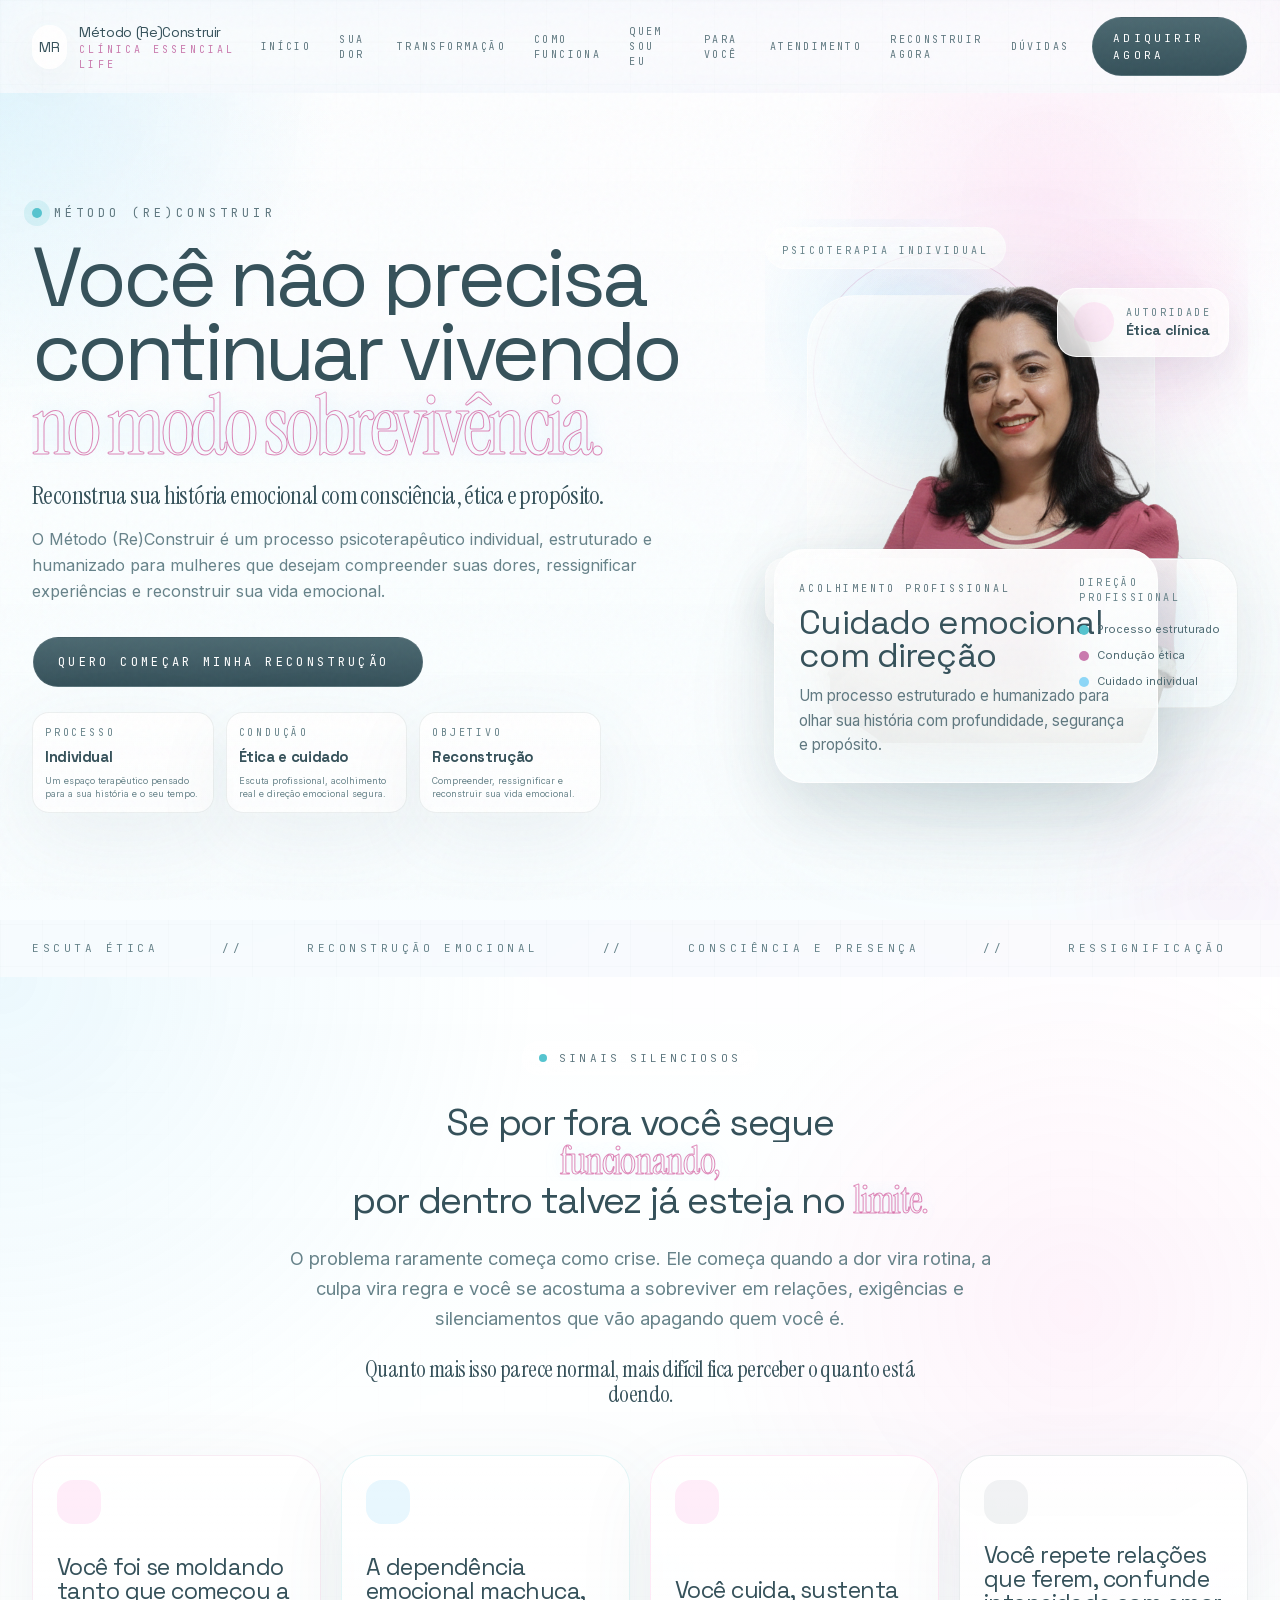
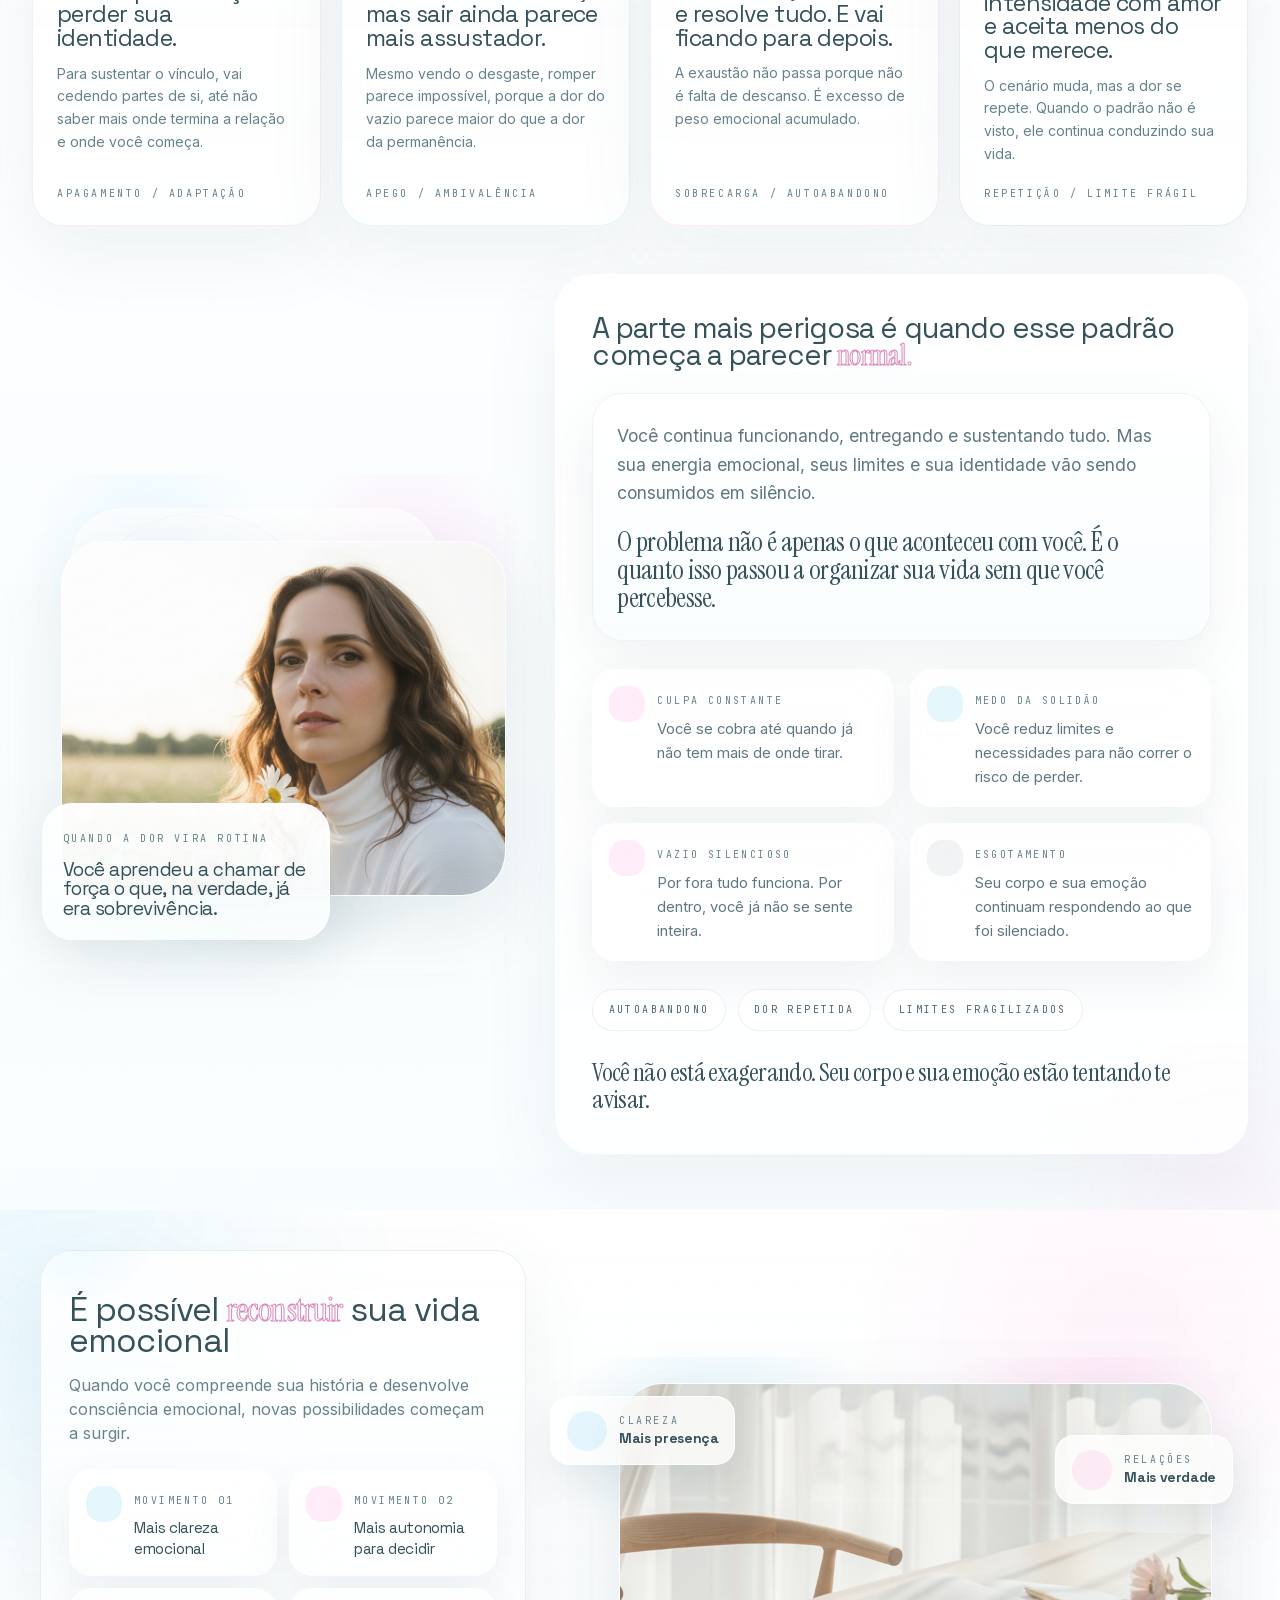
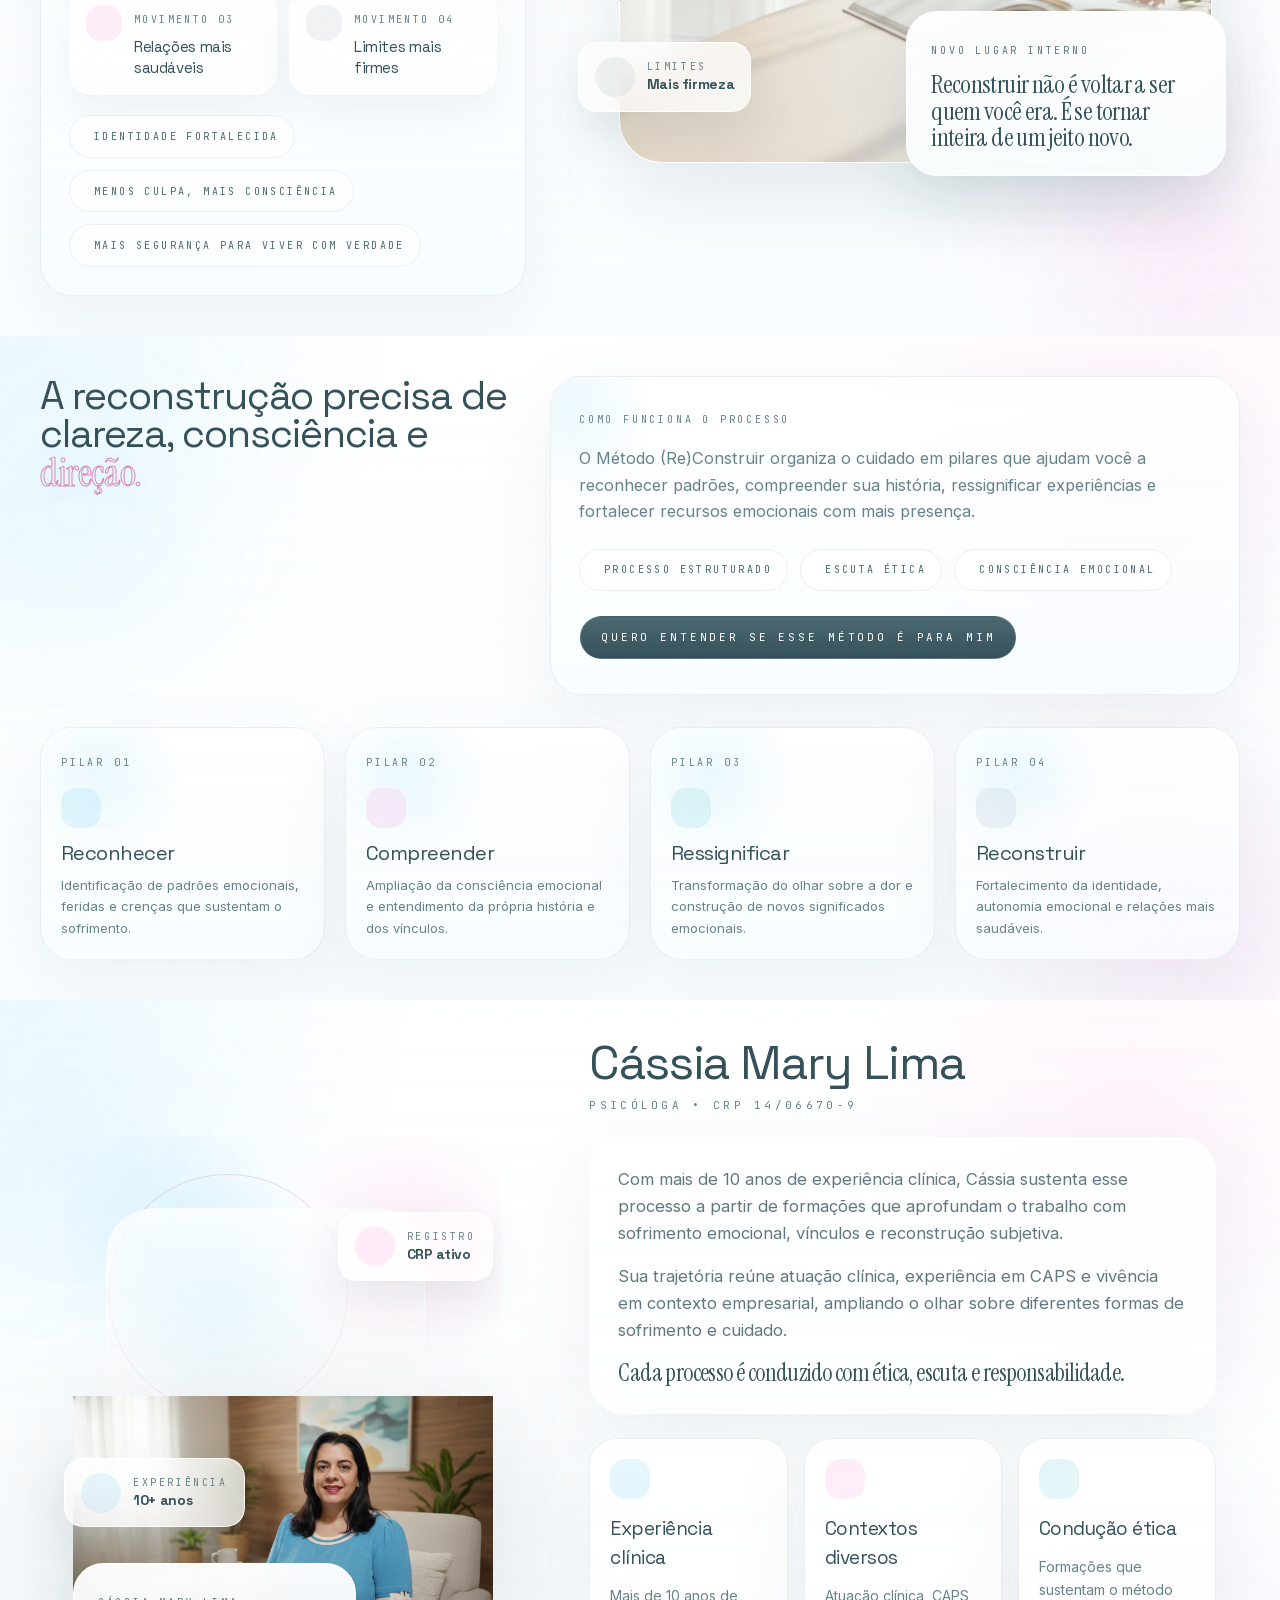
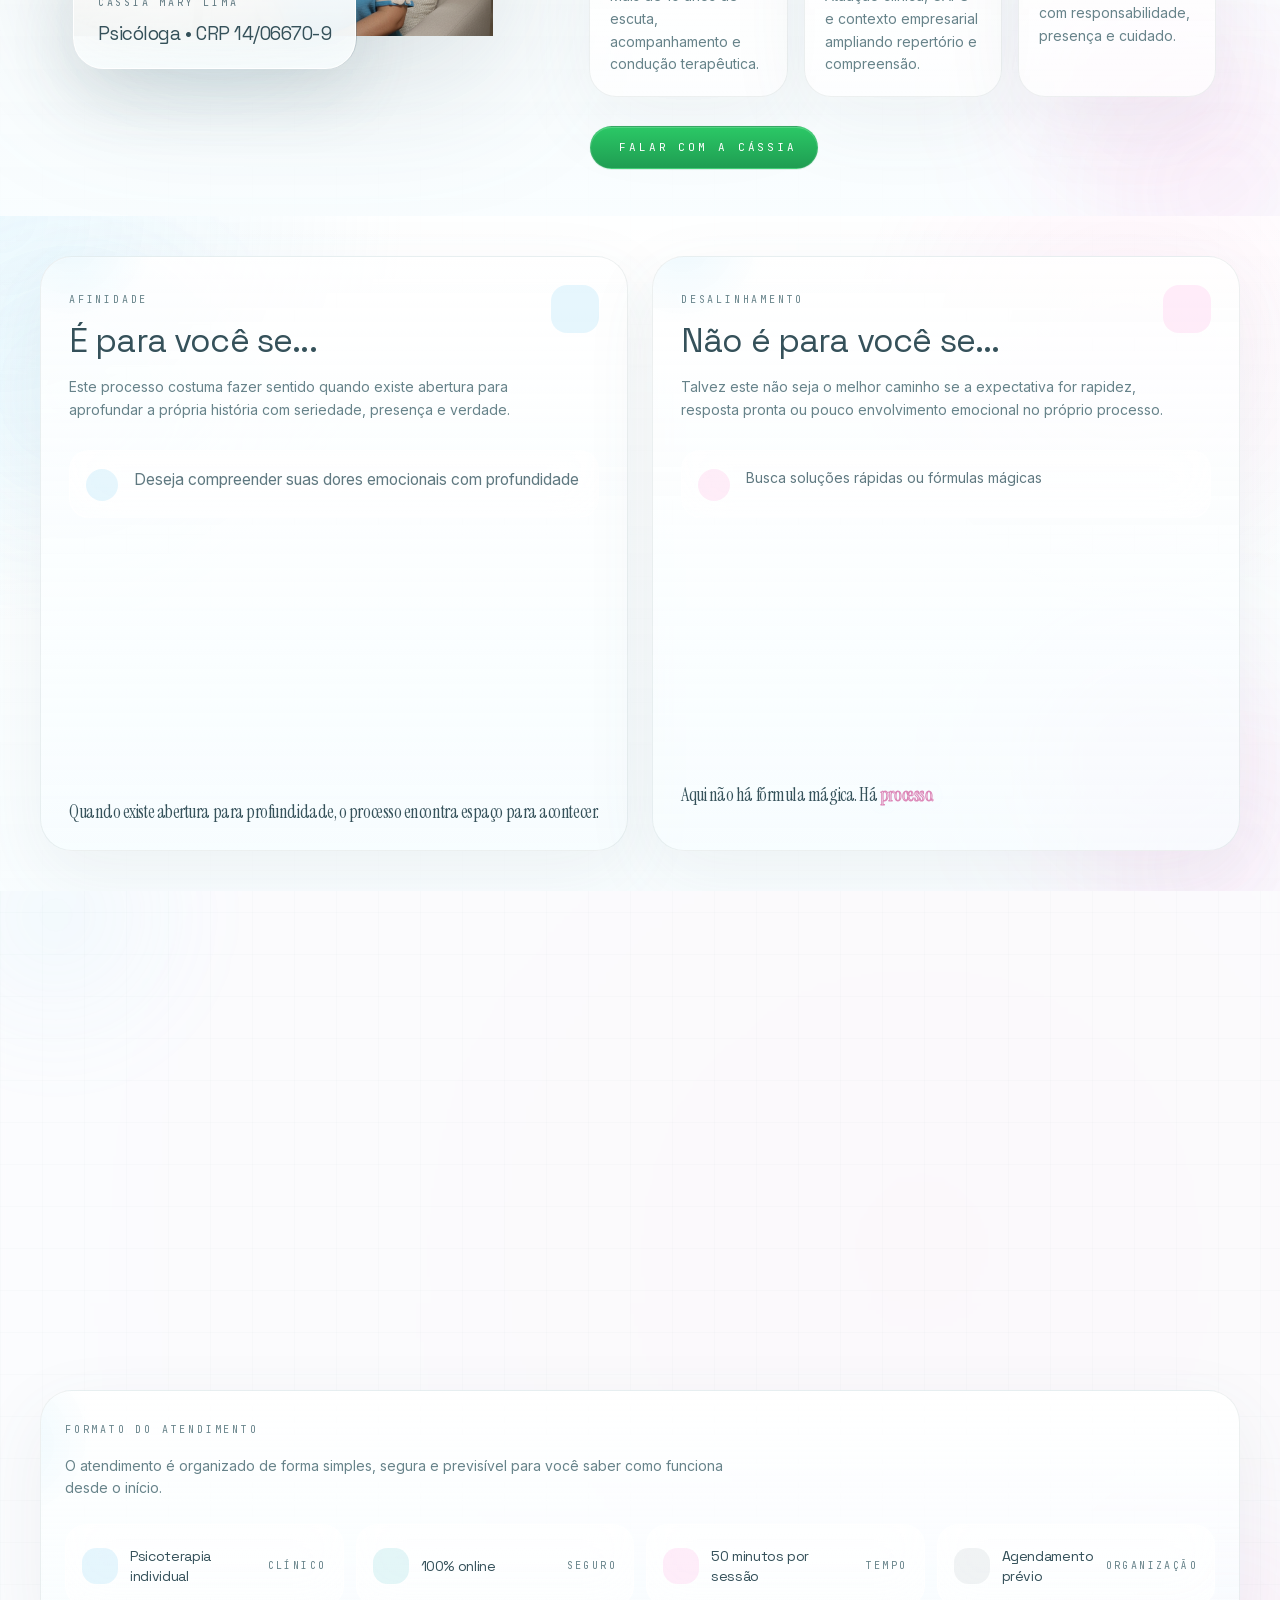
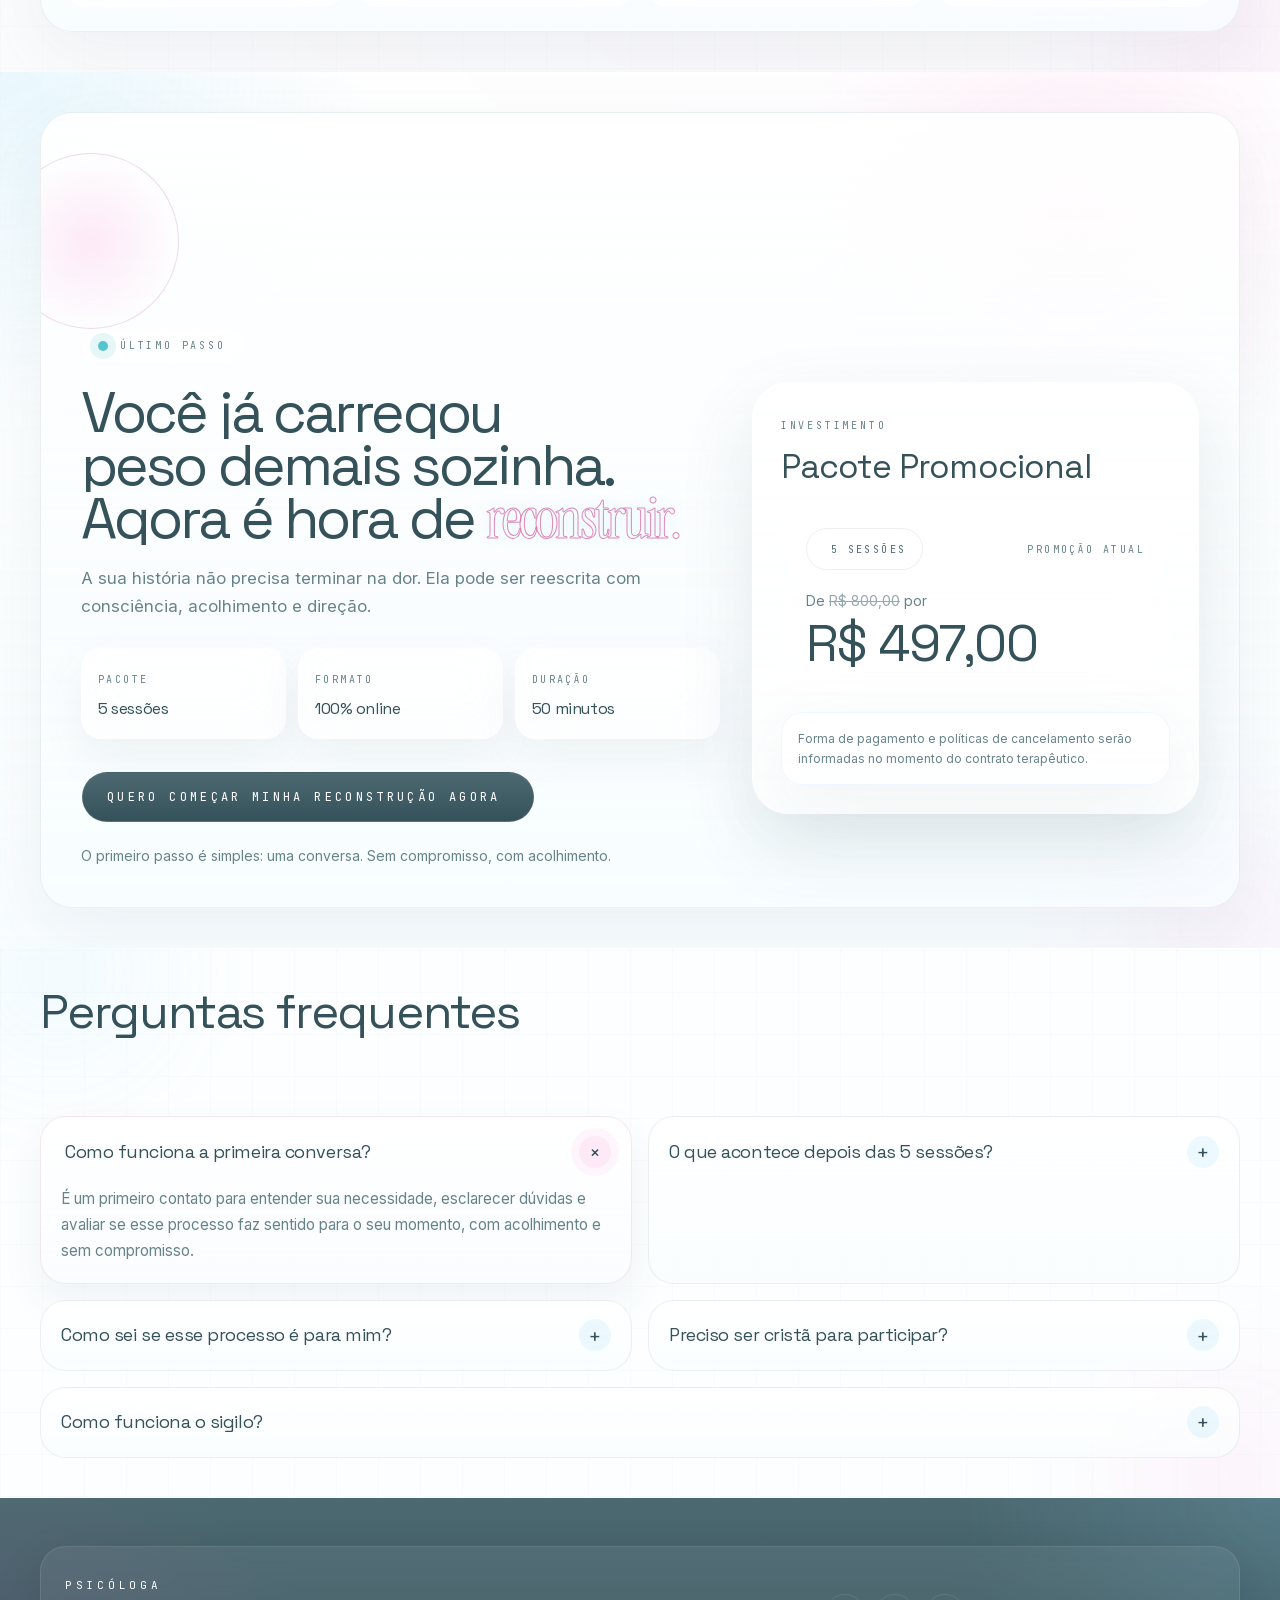
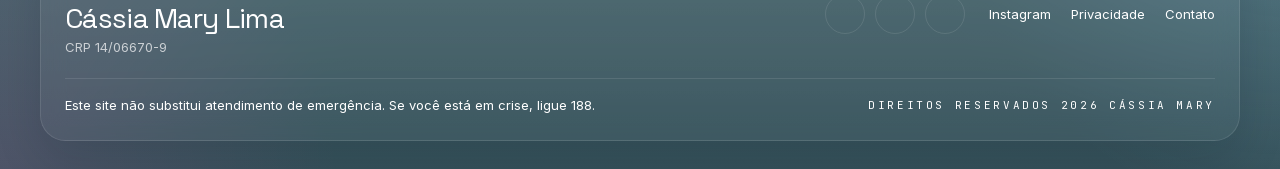
==== index.html @ a9458e88 "sssdsd" ====
﻿<!DOCTYPE html>
<html class="scroll-smooth" lang="pt-BR">

<head>
    <meta charset="utf-8" />
    <meta content="width=device-width, initial-scale=1.0" name="viewport" />
    <title>Método (Re)Construir</title>
    <script src="assets/templates/digital-architect.aura.build/assets/resource_3fa48481346f.js"></script>
    <script src="assets/templates/digital-architect.aura.build/assets/iconify-icon_d39ffc6e4c56.js"></script>
    <link href="assets/templates/digital-architect.aura.build/assets/css2_19fd9cc6b396.css" rel="stylesheet" />
    <link href="assets/templates/animations-gemini/assets/css2_8e191ef32247.css" rel="stylesheet" />
    <link href="assets/templates/animations-gemini/assets/css2_2b2d87bc82d8.css" rel="stylesheet" />
    <link href="assets/templates/animations-gemini2/assets/css2_604c95cc5779.css" rel="stylesheet" />

    <script>
        tailwind.config = {
            theme: {
                extend: {
                    fontFamily: {
                        sans: ['Inter', 'sans-serif'],
                        mono: ['JetBrains Mono', 'monospace'],
                        display: ['Space Grotesk', 'sans-serif'],
                        editorial: ['Instrument Serif', 'serif'],
                    }
                }
            }
        }
    </script>

    <style>
        :root {
            --surface: #f9feff;
            --ink: #36525a;
            --ink-soft: #6a838b;
            --line: rgba(76, 105, 113, 0.13);
            --slate: #4C6971;
            --cyan: #56C4CF;
            --sky: #8DD7F7;
            --pink: #FF68C8;
            --violet: #D871AA;
            --orchid: #CA7AAE;
        }

        body {
            margin: 0;
            font-family: 'Inter', sans-serif;
            color: var(--ink);
            overflow-x: hidden;
            background:
                radial-gradient(circle at top left, rgba(141, 215, 247, 0.28), transparent 24%),
                radial-gradient(circle at top right, rgba(255, 104, 200, 0.12), transparent 22%),
                radial-gradient(circle at 72% 74%, rgba(216, 113, 170, 0.09), transparent 22%),
                linear-gradient(180deg, #feffff 0%, #f7fdff 50%, #f9fcff 100%);
            -webkit-font-smoothing: antialiased;
        }

        .noise {
            position: fixed;
            inset: 0;
            opacity: 0.03;
            pointer-events: none;
            z-index: 9999;
            background-image: url("data:image/svg+xml,%3Csvg viewBox='0 0 180 180' xmlns='http://www.w3.org/2000/svg'%3E%3Cfilter id='n'%3E%3CfeTurbulence type='fractalNoise' baseFrequency='1.1' numOctaves='2' stitchTiles='stitch'/%3E%3C/filter%3E%3Crect width='100%25' height='100%25' filter='url(%23n)'/%3E%3C/svg%3E");
        }

        .bg-grid {
            background-size: 42px 42px;
            background-image:
                linear-gradient(to right, rgba(76, 105, 113, 0.05) 1px, transparent 1px),
                linear-gradient(to bottom, rgba(76, 105, 113, 0.05) 1px, transparent 1px);
        }

        .bloom-section {
            position: relative;
            overflow: hidden;
            isolation: isolate;
        }

        .bloom-section::before,
        .bloom-section::after {
            content: "";
            position: absolute;
            border-radius: 9999px;
            pointer-events: none;
            filter: blur(38px);
            opacity: 0.55;
            z-index: 0;
            animation: driftHalo 18s ease-in-out infinite;
        }

        .bloom-section::before {
            top: -9rem;
            left: -7rem;
            width: 21rem;
            height: 21rem;
            background: radial-gradient(circle, rgba(141, 215, 247, 0.18), transparent 68%);
        }

        .bloom-section::after {
            right: -8rem;
            bottom: -10rem;
            width: 23rem;
            height: 23rem;
            background: radial-gradient(circle, rgba(255, 104, 200, 0.12), transparent 70%);
            animation-delay: -6s;
        }

        .glass-panel {
            background: linear-gradient(180deg, rgba(255, 255, 255, 0.84), rgba(255, 255, 255, 0.66));
            backdrop-filter: blur(22px);
            -webkit-backdrop-filter: blur(22px);
        }

        .soft-panel {
            background: linear-gradient(180deg, rgba(255, 255, 255, 0.92), rgba(255, 255, 255, 0.74));
            box-shadow:
                0 24px 80px rgba(76, 105, 113, 0.08),
                inset 0 1px 0 rgba(255, 255, 255, 0.85);
        }

        .orbital-bloom {
            position: absolute;
            border-radius: 9999px;
            border: 1px solid rgba(202, 122, 174, .26);
            animation: pulseBloom 4s ease-in-out infinite;
        }

        .floating-note {
            position: absolute;
            display: flex;
            align-items: center;
            gap: 0.75rem;
            padding: 0.85rem 1rem;
            border-radius: 1.2rem;
            background: rgba(255, 255, 255, 0.76);
            border: 1px solid rgba(255, 255, 255, 0.84);
            backdrop-filter: blur(16px);
            -webkit-backdrop-filter: blur(16px);
            box-shadow: 0 18px 44px rgba(76, 105, 113, 0.12);
            animation: floatSoft 7s ease-in-out infinite;
        }

        .petal {
            position: absolute;
            width: 20px;
            height: 28px;
            border-radius: 70% 30% 68% 32% / 40% 39% 61% 60%;
            opacity: 0;
            animation: petalDrift linear infinite;
            filter: blur(.1px);
        }

        .petal-cyan {
            background: linear-gradient(180deg, rgba(86, 196, 207, .88), rgba(141, 215, 247, .76));
        }

        .petal-pink {
            background: linear-gradient(180deg, rgba(255, 104, 200, .9), rgba(216, 113, 170, .72));
        }

        .petal-sky {
            background: linear-gradient(180deg, rgba(141, 215, 247, .92), rgba(86, 196, 207, .68));
        }

        .text-outline {
            color: transparent;
            -webkit-text-stroke: 1px rgba(216, 113, 170, 0.84);
            text-shadow: 0 0 18px rgba(141, 215, 247, 0.22);
        }

        .text-reveal-wrapper {
            overflow: hidden;
            display: inline-block;
            vertical-align: bottom;
        }

        .text-reveal-content {
            display: block;
            transform: translateY(110%);
            opacity: 0;
            transition: transform 1.1s cubic-bezier(0.16, 1, 0.3, 1), opacity 1.1s ease;
        }

        .reveal-active .text-reveal-content {
            transform: translateY(0);
            opacity: 1;
        }

        .reveal {
            opacity: 0;
            transform: translateY(1.8rem);
            transition: all 1s cubic-bezier(0.16, 1, 0.3, 1);
        }

        .reveal.active {
            opacity: 1;
            transform: translateY(0);
        }

        .reveal-up {
            opacity: 0;
            transform: translateY(34px);
            filter: blur(12px);
            transition: all 1.05s cubic-bezier(0.16, 1, 0.3, 1);
        }

        .reveal-up.active {
            opacity: 1;
            transform: translateY(0);
            filter: blur(0);
        }

        .delay-100 { transition-delay: .1s; }
        .delay-200 { transition-delay: .2s; }
        .delay-300 { transition-delay: .3s; }

        .btn-beam {
            position: relative;
            z-index: 10;
            overflow: hidden;
        }

        .btn-beam::before {
            content: "";
            position: absolute;
            inset: -2px;
            z-index: -1;
            border-radius: inherit;
            opacity: 0;
            transition: opacity .35s;
            background: conic-gradient(from 90deg at 50% 50%, rgba(86, 196, 207, 0.16) 0%, rgba(76, 105, 113, 0.85) 35%, rgba(216, 113, 170, 0.78) 68%, rgba(141, 215, 247, 0.18) 100%);
            animation: spin 5s linear infinite;
        }

        .btn-beam:hover::before {
            opacity: 1;
        }

        .btn-beam-content {
            width: 100%;
            height: 100%;
            display: flex;
            align-items: center;
            justify-content: center;
            border-radius: inherit;
            position: relative;
            z-index: 2;
            background: linear-gradient(180deg, #4c6971 0%, #35515a 100%);
            color: white;
            border: 1px solid rgba(255,255,255,.08);
        }

        .btn-whatsapp::before {
            background: conic-gradient(from 90deg at 50% 50%, rgba(37, 211, 102, 0.18) 0%, rgba(20, 128, 61, 0.88) 34%, rgba(74, 222, 128, 0.78) 68%, rgba(220, 252, 231, 0.2) 100%);
        }

        .btn-whatsapp .btn-beam-content {
            background: linear-gradient(180deg, #2bc866 0%, #1f9d52 100%);
            border: 1px solid rgba(255,255,255,.1);
            box-shadow:
                inset 0 1px 0 rgba(255,255,255,.18),
                0 16px 34px rgba(31, 157, 82, 0.18);
        }

        .flashlight-card {
            position: relative;
            overflow: hidden;
        }

        .flashlight-card::before {
            content: "";
            position: absolute;
            inset: 0;
            background: radial-gradient(680px circle at var(--mouse-x, 0) var(--mouse-y, 0),
                    rgba(141, 215, 247, 0.34),
                    rgba(255, 104, 200, 0.08) 22%,
                    transparent 44%);
            opacity: 0;
            transition: opacity .45s ease;
            pointer-events: none;
            z-index: 2;
        }

        .flashlight-card:hover::before {
            opacity: 1;
        }

        .focus-ring-target {
            outline: none;
        }

        .focus-ring-target:focus-visible {
            box-shadow:
                0 0 0 4px rgba(141, 215, 247, 0.3),
                0 0 0 1px rgba(76, 105, 113, 0.24);
        }

        .sales-panel {
            position: relative;
            overflow: hidden;
            border-radius: 2rem;
            border: 1px solid rgba(76, 105, 113, 0.1);
            background: linear-gradient(180deg, rgba(255,255,255,0.9), rgba(247,253,255,0.74));
            box-shadow:
                0 24px 72px rgba(76, 105, 113, 0.08),
                inset 0 1px 0 rgba(255,255,255,0.92);
        }

        .sales-panel::before {
            content: "";
            position: absolute;
            inset: -18% auto auto -10%;
            width: 11rem;
            height: 11rem;
            border-radius: 9999px;
            background: radial-gradient(circle, rgba(141, 215, 247, 0.16), transparent 68%);
            pointer-events: none;
        }

        .sales-panel > * {
            position: relative;
            z-index: 1;
        }

        .trust-chip {
            display: inline-flex;
            align-items: center;
            gap: 0.55rem;
            padding: 0.8rem 0.95rem;
            border-radius: 9999px;
            border: 1px solid rgba(76, 105, 113, 0.1);
            background: rgba(255,255,255,0.72);
            backdrop-filter: blur(12px);
            -webkit-backdrop-filter: blur(12px);
        }

        .faq-item {
            border-radius: 1.6rem;
            border: 1px solid rgba(76, 105, 113, 0.1);
            background: linear-gradient(180deg, rgba(255,255,255,0.86), rgba(248,253,255,0.72));
            overflow: hidden;
            transition: border-color .34s ease, box-shadow .34s ease, background .34s ease;
        }

        .faq-item:hover {
            border-color: rgba(86, 196, 207, 0.18);
        }

        .faq-item[open] {
            border-color: rgba(202, 122, 174, 0.18);
            background: linear-gradient(180deg, rgba(255,255,255,0.92), rgba(249,252,255,0.82));
            box-shadow: 0 18px 42px rgba(76, 105, 113, 0.07);
        }

        .faq-item summary {
            list-style: none;
            cursor: pointer;
            display: flex;
            align-items: center;
            justify-content: space-between;
            gap: 1rem;
            padding: 1.15rem 1.25rem;
            transition: color .24s ease;
        }

        .faq-item summary span {
            transition: transform .34s ease, color .24s ease;
        }

        .faq-item[open] summary span {
            transform: translateX(4px);
        }

        .faq-item summary::-webkit-details-marker {
            display: none;
        }

        .faq-item summary::after {
            content: "+";
            flex: none;
            width: 2rem;
            height: 2rem;
            display: inline-flex;
            align-items: center;
            justify-content: center;
            border-radius: 9999px;
            color: #35515A;
            background: rgba(141,215,247,0.16);
            font-size: 1.15rem;
            transition: transform .34s ease, background-color .24s ease, box-shadow .34s ease;
        }

        .faq-item[open] summary::after {
            transform: rotate(45deg);
            background: rgba(255,104,200,0.14);
            box-shadow: 0 0 0 8px rgba(255,104,200,0.06);
        }

        .faq-answer {
            display: grid;
            grid-template-rows: 0fr;
            padding: 0 1.25rem;
            transition: grid-template-rows .42s cubic-bezier(0.16, 1, 0.3, 1), padding-bottom .34s ease;
        }

        .faq-item[open] .faq-answer {
            grid-template-rows: 1fr;
            padding-bottom: 1.2rem;
        }

        .faq-answer-inner {
            min-height: 0;
            overflow: hidden;
            color: #67838A;
            line-height: 1.7;
            font-size: 0.95rem;
            opacity: 0;
            transform: translateY(-8px);
            transition: opacity .28s ease, transform .42s cubic-bezier(0.16, 1, 0.3, 1);
        }

        .faq-item[open] .faq-answer-inner {
            opacity: 1;
            transform: translateY(0);
        }

        .marquee-container {
            display: flex;
            width: max-content;
            min-width: 100%;
            align-items: center;
        }

        .marquee-content {
            display: flex;
            align-items: center;
            flex-shrink: 0;
            min-width: max-content;
            animation: marqueeFlow 30s linear infinite;
        }

        .bloom-path {
            position: relative;
            display: grid;
            gap: 1rem;
        }

        .bloom-path::before {
            content: "";
            position: absolute;
            left: 0.75rem;
            top: 1.4rem;
            bottom: 1.4rem;
            width: 1px;
            background: linear-gradient(180deg, rgba(86,196,207,0.2), rgba(216,113,170,0.28));
        }

        .bloom-step {
            position: relative;
            padding-left: 2.5rem;
        }

        .bloom-step::before {
            content: "";
            position: absolute;
            left: 0;
            top: 0.35rem;
            width: 1.5rem;
            height: 1.5rem;
            border-radius: 9999px;
            background: linear-gradient(180deg, rgba(86,196,207,0.9), rgba(141,215,247,0.8));
            box-shadow: 0 0 0 7px rgba(86,196,207,0.12);
        }

        @keyframes spin {
            to { transform: rotate(360deg); }
        }

        @keyframes floatSoft {
            0%, 100% { transform: translateY(0px); }
            50% { transform: translateY(-15px); }
        }

        @keyframes pulseBloom {
            0%, 100% { transform: scale(1); opacity: .55; }
            50% { transform: scale(1.08); opacity: .95; }
        }

        @keyframes petalDrift {
            0% { transform: translate3d(0, 0, 0) rotate(0deg); opacity: 0; }
            10% { opacity: 1; }
            100% { transform: translate3d(80px, 620px, 0) rotate(220deg); opacity: 0; }
        }

        @keyframes driftHalo {
            0%, 100% { transform: translate3d(0, 0, 0) scale(1) rotate(0deg); }
            50% { transform: translate3d(22px, -16px, 0) scale(1.06) rotate(8deg); }
        }

        @keyframes marqueeFlow {
            0% { transform: translateX(0); }
            100% { transform: translateX(-100%); }
        }

        iconify-icon {
            display: inline-flex;
            align-items: center;
            justify-content: center;
            vertical-align: middle;
        }

        @media (prefers-reduced-motion: reduce) {
            html {
                scroll-behavior: auto;
            }

            *, *::before, *::after {
                animation-duration: 0.01ms !important;
                animation-iteration-count: 1 !important;
                transition-duration: 0.01ms !important;
            }

            .reveal,
            .reveal-up,
            .text-reveal-content {
                opacity: 1 !important;
                transform: none !important;
                filter: none !important;
            }
        }
    </style>
</head>

<body class="antialiased min-h-screen selection:bg-[#4C6971] selection:text-white">
    <div class="noise"></div>

    <div class="w-full bg-white/55 backdrop-blur-sm relative min-h-screen">
        <div class="absolute inset-0 bg-grid opacity-40 pointer-events-none"></div>

        <header class="sticky top-0 z-50 bg-white/76 backdrop-blur-xl">
            <div class="px-6 md:px-8 py-4 flex items-center justify-between gap-4">
                <div class="flex items-center gap-3">
                    <div class="w-11 h-11 rounded-[1.35rem] border border-white/80 bg-white/90 flex items-center justify-center shadow-[0_12px_40px_rgba(76,105,113,0.08)]">
                        <span class="text-sm font-display tracking-tight text-[#35515A]">MR</span>
                    </div>
                    <div>
                        <span class="block text-sm font-display tracking-tight text-[#35515A]">Método (Re)Construir</span>
                        <span class="block text-[10px] font-mono uppercase tracking-[0.32em] text-[#CA7AAE]">Clínica Essencial Life</span>
                    </div>
                </div>

                <nav class="hidden lg:flex items-center gap-4 text-[10px] font-mono uppercase tracking-[0.24em] text-[#5F7880]">
                    <a href="#hero" class="focus-ring-target rounded-full px-1.5 py-1 hover:text-[#35515A] transition-colors">Início</a>
                    <a href="#problema" class="focus-ring-target rounded-full px-1.5 py-1 hover:text-[#35515A] transition-colors">Sua dor</a>
                    <a href="#transformacao" class="focus-ring-target rounded-full px-1.5 py-1 hover:text-[#35515A] transition-colors">Transformação</a>
                    <a href="#metodo" class="focus-ring-target rounded-full px-1.5 py-1 hover:text-[#35515A] transition-colors">Como funciona</a>
                    <a href="#autoridade" class="focus-ring-target rounded-full px-1.5 py-1 hover:text-[#35515A] transition-colors">Quem sou eu</a>
                    <a href="#para-quem-e" class="focus-ring-target rounded-full px-1.5 py-1 hover:text-[#35515A] transition-colors">Para você</a>
                    <a href="#formatos" class="focus-ring-target rounded-full px-1.5 py-1 hover:text-[#35515A] transition-colors">Atendimento</a>
                    <a href="#cta-final" class="focus-ring-target rounded-full px-1.5 py-1 hover:text-[#35515A] transition-colors">Reconstruir agora</a>
                    <a href="#faq" class="focus-ring-target rounded-full px-1.5 py-1 hover:text-[#35515A] transition-colors">Dúvidas</a>
                </nav>

                <a href="#cta-final" class="btn-beam focus-ring-target px-[1px] py-[1px] rounded-full" data-magnetic>
                    <span class="btn-beam-content px-5 py-3 rounded-full text-[11px] font-mono uppercase tracking-[0.28em]">Adiquirir Agora</span>
                </a>
            </div>
        </header>

        <main class="relative z-10">
            <!-- SECTION: hero -->
            <section class="bloom-section relative min-h-[calc(100svh-73px)] overflow-hidden" id="hero">
                <div class="absolute inset-0 bg-[radial-gradient(circle_at_top_left,_rgba(141,215,247,0.24),_transparent_22%),radial-gradient(circle_at_82%_14%,_rgba(255,104,200,0.12),_transparent_20%),linear-gradient(180deg,rgba(255,255,255,0.82),rgba(248,253,255,0.92))]"></div>
                <div class="petal petal-cyan left-[7%] top-[6%]" style="animation-duration:18s; animation-delay:-2s;"></div>
                <div class="petal petal-pink left-[18%] top-[10%]" style="animation-duration:14s; animation-delay:-5s;"></div>
                <div class="petal petal-sky left-[72%] top-[8%]" style="animation-duration:16s; animation-delay:-7s;"></div>
                <div class="petal petal-pink left-[84%] top-[14%]" style="animation-duration:18s; animation-delay:-10s;"></div>
                <div class="petal petal-cyan left-[58%] top-[3%]" style="animation-duration:15s; animation-delay:-4s;"></div>

                <div class="relative z-10 px-6 md:px-8 py-6 md:py-8 lg:py-10 grid grid-cols-1 lg:grid-cols-12 gap-8 lg:gap-10 items-center min-h-[calc(100svh-73px)]">
                    <div class="lg:col-span-7">
                        <div class="inline-flex items-center gap-3 mb-5 reveal-up delay-100">
                            <span class="w-2.5 h-2.5 rounded-full bg-[#56C4CF] shadow-[0_0_0_8px_rgba(86,196,207,0.16)]"></span>
                            <span class="text-[11px] md:text-xs font-mono uppercase tracking-[0.34em] text-[#5F7880]">Método (Re)Construir</span>
                        </div>

                        <h1 class="reveal font-display text-[2.7rem] sm:text-[3.35rem] md:text-[4.35rem] lg:text-[5.15rem] leading-[0.9] tracking-[-0.05em] text-[#35515A] mb-5" id="hero-title">
                            <span class="text-reveal-wrapper block"><span class="text-reveal-content">Você não precisa</span></span>
                            <span class="text-reveal-wrapper block"><span class="text-reveal-content delay-100">continuar vivendo</span></span>
                            <span class="text-reveal-wrapper block"><span class="text-reveal-content delay-200 font-editorial text-outline">no modo sobrevivência.</span></span>
                        </h1>

                        <p class="text-[1.2rem] md:text-[1.55rem] leading-[1.08] font-editorial tracking-tight text-[#35515A] max-w-2xl reveal-up delay-100">
                            Reconstrua sua história emocional com consciência, ética e propósito.
                        </p>

                        <p class="mt-4 text-base md:text-[1rem] leading-relaxed text-[#67838A] max-w-2xl reveal-up delay-200">
                            O Método (Re)Construir é um processo psicoterapêutico individual, estruturado e humanizado para mulheres que desejam compreender suas dores, ressignificar experiências e reconstruir sua vida emocional.
                        </p>

                        <div class="mt-6 md:mt-8 flex flex-wrap gap-4 reveal-up delay-200">
                            <a href="#cta-final" class="btn-beam focus-ring-target px-[1px] py-[1px] rounded-full" data-magnetic>
                                <span class="btn-beam-content px-6 py-4 rounded-full text-xs font-mono uppercase tracking-[0.28em] gap-2">
                                    Quero começar minha reconstrução
                                    <iconify-icon icon="solar:arrow-right-linear" class="text-base"></iconify-icon>
                                </span>
                            </a>

                      
                        </div>

                        <div class="mt-6 grid grid-cols-1 gap-3 reveal-up delay-200 sm:inline-grid sm:w-fit sm:max-w-full sm:grid-cols-[repeat(3,minmax(0,11.35rem))]">
                            <div class="soft-panel rounded-[1.05rem] border border-[rgba(76,105,113,0.1)] px-3 py-3">
                                <span class="block text-[10px] font-mono uppercase tracking-[0.28em] text-[#67838A]">processo</span>
                                <strong class="mt-1.5 block text-[0.92rem] font-display tracking-tight text-[#35515A]">Individual</strong>
                                <span class="mt-1.5 block text-[9px] leading-[1.45] text-[#67838A]">Um espaço terapêutico pensado para a sua história e o seu tempo.</span>
                            </div>

                            <div class="soft-panel rounded-[1.05rem] border border-[rgba(76,105,113,0.1)] px-3 py-3">
                                <span class="block text-[10px] font-mono uppercase tracking-[0.28em] text-[#67838A]">condução</span>
                                <strong class="mt-1.5 block text-[0.92rem] font-display tracking-tight text-[#35515A]">Ética e cuidado</strong>
                                <span class="mt-1.5 block text-[9px] leading-[1.45] text-[#67838A]">Escuta profissional, acolhimento real e direção emocional segura.</span>
                            </div>

                            <div class="soft-panel rounded-[1.05rem] border border-[rgba(76,105,113,0.1)] px-3 py-3">
                                <span class="block text-[10px] font-mono uppercase tracking-[0.28em] text-[#67838A]">objetivo</span>
                                <strong class="mt-1.5 block text-[0.92rem] font-display tracking-tight text-[#35515A]">Reconstrução</strong>
                                <span class="mt-1.5 block text-[9px] leading-[1.45] text-[#67838A]">Compreender, ressignificar e reconstruir sua vida emocional.</span>
                            </div>
                        </div>
                    </div>

                    <div class="lg:col-span-5 relative">
                        <div class="relative min-h-[30rem] sm:min-h-[33rem] lg:min-h-[36rem] reveal-up delay-200">
                            <div class="absolute inset-0 bg-[radial-gradient(circle_at_24%_18%,_rgba(141,215,247,0.2),_transparent_24%),radial-gradient(circle_at_78%_20%,_rgba(255,104,200,0.12),_transparent_24%)]"></div>
                            <div class="orbital-bloom w-[15rem] h-[15rem] top-[6%] left-[10%] bg-[radial-gradient(circle,_rgba(141,215,247,0.24),_transparent_72%)]"></div>
                            <div class="orbital-bloom w-[10rem] h-[10rem] bottom-[17%] right-[8%] bg-[radial-gradient(circle,_rgba(255,104,200,0.14),_transparent_72%)]" style="animation-delay:-1.6s;"></div>

                            <div class="absolute top-2 left-0 px-4 py-2 rounded-full glass-panel border border-white/70">
                                <span class="text-[10px] font-mono uppercase tracking-[0.3em] text-[#67838A]">psicoterapia individual</span>
                            </div>

                            <div class="absolute inset-x-[2%] top-[10%] bottom-[9%]">
                                <div class="absolute left-[7%] right-[18%] top-[4%] bottom-[18%] hidden md:block rounded-[3rem] border border-white/70 bg-[linear-gradient(180deg,rgba(255,255,255,0.82),rgba(255,255,255,0.24))] backdrop-blur-lg"></div>
                                <div class="absolute left-[14%] right-[9%] bottom-[5%] h-[12%] rounded-full bg-[radial-gradient(circle,_rgba(76,105,113,0.16),_transparent_72%)] blur-xl"></div>
                                <img src="assets/images/cassia.png" alt="Especialista do Método (Re)Construir" class="absolute inset-x-0 bottom-0 h-full w-full object-contain object-bottom animate-[floatSoft_8s_ease-in-out_infinite] drop-shadow-[0_34px_72px_rgba(76,105,113,0.24)]" />
                            </div>

                            <div class="floating-note top-[12%] right-[4%] hidden md:flex" style="animation-delay:-0.8s;">
                                <span class="w-10 h-10 rounded-full bg-[rgba(255,104,200,0.12)] flex items-center justify-center text-[#CA7AAE]">
                                    <iconify-icon icon="solar:shield-check-linear" class="text-xl"></iconify-icon>
                                </span>
                                <div>
                                    <span class="block text-[10px] font-mono uppercase tracking-[0.26em] text-[#67838A]">autoridade</span>
                                    <strong class="block text-sm font-display tracking-tight text-[#35515A]">Ética clínica</strong>
                                </div>
                            </div>

                            <div class="floating-note bottom-[29%] left-0 hidden lg:flex" style="animation-delay:-2.2s;">
                                <span class="w-10 h-10 rounded-full bg-[rgba(141,215,247,0.22)] flex items-center justify-center text-[#35515A]">
                                    <iconify-icon icon="solar:heart-angle-linear" class="text-xl"></iconify-icon>
                                </span>
                                <div>
                                    <span class="block text-[10px] font-mono uppercase tracking-[0.26em] text-[#67838A]">acolhimento</span>
                                    <strong class="block text-sm font-display tracking-tight text-[#35515A]">Escuta humanizada</strong>
                                </div>
                            </div>

                            <div class="absolute right-[2%] bottom-[15%] hidden md:block sales-panel p-4 w-[11rem]" style="animation: floatSoft 8.2s ease-in-out infinite;">
                                <span class="block text-[10px] font-mono uppercase tracking-[0.24em] text-[#67838A]">direção profissional</span>
                                <div class="mt-4 space-y-2">
                                    <div class="flex items-center gap-2">
                                        <span class="w-2.5 h-2.5 rounded-full bg-[#56C4CF]"></span>
                                        <span class="text-[11px] leading-relaxed text-[#4C6971]">Processo estruturado</span>
                                    </div>
                                    <div class="flex items-center gap-2">
                                        <span class="w-2.5 h-2.5 rounded-full bg-[#CA7AAE]"></span>
                                        <span class="text-[11px] leading-relaxed text-[#4C6971]">Condução ética</span>
                                    </div>
                                    <div class="flex items-center gap-2">
                                        <span class="w-2.5 h-2.5 rounded-full bg-[#8DD7F7]"></span>
                                        <span class="text-[11px] leading-relaxed text-[#4C6971]">Cuidado individual</span>
                                    </div>
                                </div>
                            </div>

                            <div class="absolute bottom-0 left-0 right-[10%] md:left-[2%] md:right-auto md:bottom-[2%] md:max-w-[24rem]">
                                <div class="absolute inset-0 rounded-[2rem] bg-[radial-gradient(circle_at_center,_rgba(141,215,247,0.18),_rgba(255,255,255,0.02)_58%,_transparent_76%)] blur-2xl"></div>
                                <div class="relative p-5 md:p-6 rounded-[1.9rem] bg-[linear-gradient(180deg,rgba(255,255,255,0.96),rgba(249,254,255,0.9))] border border-white/90 backdrop-blur-xl shadow-[0_26px_64px_rgba(76,105,113,0.16)]">
                                    <span class="text-[10px] font-mono uppercase tracking-[0.28em] text-[#5F7880]">acolhimento profissional</span>
                                    <h2 class="mt-2 text-[1.9rem] md:text-[2.15rem] leading-[0.96] font-display tracking-tight text-[#35515A]">Cuidado emocional com direção</h2>
                                    <p class="mt-3 text-[0.95rem] leading-relaxed text-[#5F7880]">
                                        Um processo estruturado e humanizado para olhar sua história com profundidade, segurança e propósito.
                                    </p>
                                </div>
                            </div>
                        </div>
                    </div>
                </div>
            </section>
            <div class="bg-white/72 overflow-hidden">
                <div class="marquee-container py-5">
                    <div class="marquee-content">
                        <span class="mx-8 text-[11px] font-mono uppercase tracking-[0.32em] text-[#67838A]">escuta ética</span>
                        <span class="mx-8 text-[11px] font-mono uppercase tracking-[0.32em] text-[#67838A]">//</span>
                        <span class="mx-8 text-[11px] font-mono uppercase tracking-[0.32em] text-[#67838A]">reconstrução emocional</span>
                        <span class="mx-8 text-[11px] font-mono uppercase tracking-[0.32em] text-[#67838A]">//</span>
                        <span class="mx-8 text-[11px] font-mono uppercase tracking-[0.32em] text-[#67838A]">consciência e presença</span>
                        <span class="mx-8 text-[11px] font-mono uppercase tracking-[0.32em] text-[#67838A]">//</span>
                        <span class="mx-8 text-[11px] font-mono uppercase tracking-[0.32em] text-[#67838A]">ressignificação</span>
                        <span class="mx-8 text-[11px] font-mono uppercase tracking-[0.32em] text-[#67838A]">//</span>
                        <span class="mx-8 text-[11px] font-mono uppercase tracking-[0.32em] text-[#67838A]">limites saudáveis</span>
                        <span class="mx-8 text-[11px] font-mono uppercase tracking-[0.32em] text-[#67838A]">//</span>
                        <span class="mx-8 text-[11px] font-mono uppercase tracking-[0.32em] text-[#67838A]">cuidado individual</span>
                        <span class="mx-8 text-[11px] font-mono uppercase tracking-[0.32em] text-[#67838A]">//</span>
                    </div>
                    <div class="marquee-content" aria-hidden="true">
                        <span class="mx-8 text-[11px] font-mono uppercase tracking-[0.32em] text-[#67838A]">escuta ética</span>
                        <span class="mx-8 text-[11px] font-mono uppercase tracking-[0.32em] text-[#67838A]">//</span>
                        <span class="mx-8 text-[11px] font-mono uppercase tracking-[0.32em] text-[#67838A]">reconstrução emocional</span>
                        <span class="mx-8 text-[11px] font-mono uppercase tracking-[0.32em] text-[#67838A]">//</span>
                        <span class="mx-8 text-[11px] font-mono uppercase tracking-[0.32em] text-[#67838A]">consciência e presença</span>
                        <span class="mx-8 text-[11px] font-mono uppercase tracking-[0.32em] text-[#67838A]">//</span>
                        <span class="mx-8 text-[11px] font-mono uppercase tracking-[0.32em] text-[#67838A]">ressignificação</span>
                        <span class="mx-8 text-[11px] font-mono uppercase tracking-[0.32em] text-[#67838A]">//</span>
                        <span class="mx-8 text-[11px] font-mono uppercase tracking-[0.32em] text-[#67838A]">limites saudáveis</span>
                        <span class="mx-8 text-[11px] font-mono uppercase tracking-[0.32em] text-[#67838A]">//</span>
                        <span class="mx-8 text-[11px] font-mono uppercase tracking-[0.32em] text-[#67838A]">cuidado individual</span>
                        <span class="mx-8 text-[11px] font-mono uppercase tracking-[0.32em] text-[#67838A]">//</span>
                    </div>
                </div>
            </div>
            <!-- SECTION: problema -->
            <section class="bloom-section relative z-10 overflow-hidden" id="problema">
                <div class="absolute inset-0 bg-[radial-gradient(circle_at_top_left,_rgba(141,215,247,0.14),_transparent_24%),radial-gradient(circle_at_84%_18%,_rgba(255,104,200,0.08),_transparent_20%),linear-gradient(180deg,rgba(255,255,255,0.82),rgba(248,253,255,0.9))]"></div>
                <div class="relative z-10 px-6 md:px-8 pt-14 md:pt-16 pb-10 md:pb-12">
                    <div class="mx-auto max-w-[76rem] text-center">
                        <div class="inline-flex items-center gap-3 px-4 py-2 rounded-full glass-panel border border-white/70 reveal-up delay-100 mx-auto">
                            <span class="w-2 h-2 rounded-full bg-[#56C4CF]"></span>
                            <span class="text-[11px] font-mono uppercase tracking-[0.28em] text-[#5F7880]">sinais silenciosos</span>
                        </div>

                        <h2 class="mt-7 reveal font-display text-[1.55rem] sm:text-[1.8rem] md:text-[2.15rem] lg:text-[2.35rem] leading-[1.04] tracking-[-0.035em] text-[#35515A] max-w-[42rem] mx-auto">
                            <span class="text-reveal-wrapper" style="display:block;"><span class="text-reveal-content">Se por fora você segue</span></span>
                            <span class="text-reveal-wrapper" style="display:block;"><span class="text-reveal-content delay-100 font-editorial text-outline">funcionando,</span></span>
                            <span class="text-reveal-wrapper" style="display:block;"><span class="text-reveal-content delay-200">por dentro talvez já esteja no <span class="font-editorial text-outline inline-block">limite.</span></span></span>
                        </h2>

                        <p class="mt-6 max-w-[46rem] mx-auto text-[1.02rem] md:text-[1.14rem] leading-relaxed text-[#67838A] reveal delay-200">
                            O problema raramente começa como crise. Ele começa quando a dor vira rotina, a culpa vira regra e você se acostuma a sobreviver em relações, exigências e silenciamentos que vão apagando quem você é.
                        </p>

                        <p class="mt-6 max-w-[38rem] mx-auto text-[1.2rem] md:text-[1.45rem] leading-[1.08] font-editorial tracking-tight text-[#35515A] reveal-up delay-300">
                            Quanto mais isso parece normal, mais difícil fica perceber o quanto está doendo.
                        </p>
                    </div>

                    <div class="mt-12 grid grid-cols-1 md:grid-cols-2 xl:grid-cols-4 gap-5">
                        <article class="flashlight-card reveal-up rounded-[1.9rem] border border-[rgba(202,122,174,0.14)] soft-panel p-6 min-h-[220px] flex flex-col justify-between" onmousemove="updateFlashlight(event, this)">
                            <div class="w-11 h-11 rounded-[1rem] bg-[rgba(255,104,200,0.12)] flex items-center justify-center text-[#CA7AAE]">
                                <iconify-icon icon="solar:user-heart-linear" class="text-[1.2rem]"></iconify-icon>
                            </div>
                            <div class="mt-5">
                                <h3 class="text-[1.45rem] leading-[1.02] font-display tracking-tight text-[#35515A]">Você foi se moldando tanto que começou a perder sua identidade.</h3>
                                <p class="mt-3 text-sm leading-relaxed text-[#67838A]">Para sustentar o vínculo, vai cedendo partes de si, até não saber mais onde termina a relação e onde você começa.</p>
                            </div>
                            <span class="mt-5 text-[10px] font-mono uppercase tracking-[0.26em] text-[#67838A]">apagamento / adaptação</span>
                        </article>

                        <article class="flashlight-card reveal-up delay-100 rounded-[1.9rem] border border-[rgba(86,196,207,0.16)] soft-panel p-6 min-h-[220px] flex flex-col justify-between" onmousemove="updateFlashlight(event, this)">
                            <div class="w-11 h-11 rounded-[1rem] bg-[rgba(141,215,247,0.2)] flex items-center justify-center text-[#35515A]">
                                <iconify-icon icon="solar:link-broken-minimalistic-linear" class="text-[1.2rem]"></iconify-icon>
                            </div>
                            <div class="mt-5">
                                <h3 class="text-[1.45rem] leading-[1.02] font-display tracking-tight text-[#35515A]">A dependência emocional machuca, mas sair ainda parece mais assustador.</h3>
                                <p class="mt-3 text-sm leading-relaxed text-[#67838A]">Mesmo vendo o desgaste, romper parece impossível, porque a dor do vazio parece maior do que a dor da permanência.</p>
                            </div>
                            <span class="mt-5 text-[10px] font-mono uppercase tracking-[0.26em] text-[#67838A]">apego / ambivalência</span>
                        </article>

                        <article class="flashlight-card reveal-up delay-200 rounded-[1.9rem] border border-[rgba(255,104,200,0.14)] soft-panel p-6 min-h-[220px] flex flex-col justify-between" onmousemove="updateFlashlight(event, this)">
                            <div class="w-11 h-11 rounded-[1rem] bg-[rgba(255,104,200,0.12)] flex items-center justify-center text-[#CA7AAE]">
                                <iconify-icon icon="solar:heart-broken-linear" class="text-[1.2rem]"></iconify-icon>
                            </div>
                            <div class="mt-5">
                                <h3 class="text-[1.45rem] leading-[1.02] font-display tracking-tight text-[#35515A]">Você cuida, sustenta e resolve tudo. E vai ficando para depois.</h3>
                                <p class="mt-3 text-sm leading-relaxed text-[#67838A]">A exaustão não passa porque não é falta de descanso. É excesso de peso emocional acumulado.</p>
                            </div>
                            <span class="mt-5 text-[10px] font-mono uppercase tracking-[0.26em] text-[#67838A]">sobrecarga / autoabandono</span>
                        </article>

                        <article class="flashlight-card reveal-up delay-300 rounded-[1.9rem] border border-[rgba(76,105,113,0.12)] soft-panel p-6 min-h-[220px] flex flex-col justify-between" onmousemove="updateFlashlight(event, this)">
                            <div class="w-11 h-11 rounded-[1rem] bg-[rgba(76,105,113,0.08)] flex items-center justify-center text-[#4C6971]">
                                <iconify-icon icon="solar:danger-circle-linear" class="text-[1.2rem]"></iconify-icon>
                            </div>
                            <div class="mt-5">
                                <h3 class="text-[1.45rem] leading-[1.02] font-display tracking-tight text-[#35515A]">Você repete relações que ferem, confunde intensidade com amor e aceita menos do que merece.</h3>
                                <p class="mt-3 text-sm leading-relaxed text-[#67838A]">O cenário muda, mas a dor se repete. Quando o padrão não é visto, ele continua conduzindo sua vida.</p>
                            </div>
                            <span class="mt-5 text-[10px] font-mono uppercase tracking-[0.26em] text-[#67838A]">repetição / limite frágil</span>
                        </article>
                    </div>
                </div>

                <div class="relative z-10 px-6 md:px-8 pb-12 md:pb-14">
                    <div class="grid grid-cols-1 lg:grid-cols-12 gap-8 lg:gap-10 items-center">
                        <div class="lg:col-span-5">
                            <div class="relative min-h-[24rem] sm:min-h-[27rem] md:min-h-[30rem] reveal-up delay-100">
                                <div class="absolute inset-0 bg-[radial-gradient(circle_at_24%_18%,_rgba(141,215,247,0.18),_transparent_24%),radial-gradient(circle_at_78%_20%,_rgba(255,104,200,0.12),_transparent_24%)]"></div>
                                <div class="orbital-bloom w-[15rem] h-[15rem] top-[8%] left-[10%] bg-[radial-gradient(circle,_rgba(141,215,247,0.2),_transparent_72%)]"></div>
                                <div class="orbital-bloom w-[10rem] h-[10rem] bottom-[14%] right-[8%] bg-[radial-gradient(circle,_rgba(255,104,200,0.14),_transparent_72%)]" style="animation-delay:-1.8s;"></div>
                                <div class="absolute left-[8%] right-[16%] top-[7%] bottom-[20%] hidden md:block rounded-[3.2rem] border border-white/70 bg-[linear-gradient(180deg,rgba(255,255,255,0.8),rgba(255,255,255,0.22))] backdrop-blur-xl"></div>
                                <div class="absolute left-[15%] right-[12%] bottom-[6%] h-[11%] rounded-full bg-[radial-gradient(circle,_rgba(76,105,113,0.18),_transparent_72%)] blur-xl"></div>

                                <div class="absolute left-[6%] right-[2%] top-[14%] bottom-[12%] rounded-[2.8rem] overflow-hidden border border-white/80 bg-[linear-gradient(180deg,rgba(255,255,255,0.92),rgba(248,253,255,0.72))] backdrop-blur-xl shadow-[0_28px_72px_rgba(76,105,113,0.12)]">
                                        <img src="assets/images/mulher.jpeg" alt="Mulher em momento de introspecção em um campo florido" class="h-full w-full object-cover object-[58%_center] scale-[1.02]" />
                                    <div class="absolute inset-0 bg-[linear-gradient(180deg,rgba(255,255,255,0.02),rgba(255,255,255,0.01)_34%,rgba(255,255,255,0.14))]"></div>
                                </div>

                                <div class="absolute left-[2%] right-[12%] bottom-[3%] sm:right-auto sm:max-w-[18rem] reveal-up delay-200">
                                    <div class="absolute inset-0 rounded-[1.9rem] bg-[radial-gradient(circle_at_center,_rgba(141,215,247,0.14),_rgba(255,255,255,0.02)_56%,_transparent_80%)] blur-2xl"></div>
                                    <div class="relative p-5 rounded-[1.9rem] bg-[linear-gradient(180deg,rgba(255,255,255,0.96),rgba(249,254,255,0.9))] border border-white/90 backdrop-blur-xl shadow-[0_22px_58px_rgba(76,105,113,0.12)]">
                                        <span class="text-[10px] font-mono uppercase tracking-[0.26em] text-[#67838A]">quando a dor vira rotina</span>
                                        <p class="mt-3 text-[1.18rem] leading-[1.04] font-display tracking-tight text-[#35515A]">
                                            Você aprendeu a chamar de força o que, na verdade, já era sobrevivência.
                                        </p>
                                    </div>
                                </div>
                            </div>
                        </div>

                        <div class="lg:col-span-7">
                            <div class="soft-panel rounded-[2.3rem] border border-white/80 px-6 py-8 md:px-9 md:py-10 reveal-up delay-100">
                                <h6 class="text-[1.1rem] md:text-[1.8rem] leading-[0.95] font-display tracking-tight text-[#35515A]">A parte mais perigosa é quando esse padrão começa a parecer <span class="font-editorial text-outline inline-block">normal.</span></h6>

                                <div class="mt-6 rounded-[1.9rem] border border-[rgba(76,105,113,0.08)] bg-[linear-gradient(180deg,rgba(255,255,255,0.96),rgba(248,253,255,0.82))] px-5 py-6 md:px-6 md:py-7 shadow-[0_20px_52px_rgba(76,105,113,0.08)]">
                                    <p class="text-[1rem] md:text-[1.1rem] leading-relaxed text-[#5F7880]">
                                        Você continua funcionando, entregando e sustentando tudo. Mas sua energia emocional, seus limites e sua identidade vão sendo consumidos em silêncio.
                                    </p>
                                    <p class="mt-5 text-[1.42rem] md:text-[1.72rem] leading-[1.02] font-editorial tracking-tight text-[#35515A]">
                                        O problema não é apenas o que aconteceu com você. É o quanto isso passou a organizar sua vida sem que você percebesse.
                                    </p>
                                </div>

                                <div class="mt-7 grid grid-cols-1 sm:grid-cols-2 gap-3 md:gap-4">
                                    <article class="reveal-up rounded-[1.45rem] border border-white/80 glass-panel px-4 py-4 shadow-[0_18px_44px_rgba(76,105,113,0.08)] transition-all duration-500 hover:-translate-y-1 animate-[floatSoft_8.6s_ease-in-out_infinite]" style="animation-delay:-0.8s;">
                                        <div class="flex items-start gap-3">
                                            <span class="w-9 h-9 shrink-0 rounded-[0.95rem] bg-[rgba(255,104,200,0.12)] flex items-center justify-center text-[#CA7AAE]">
                                                <iconify-icon icon="solar:bill-check-linear" class="text-[1.05rem]"></iconify-icon>
                                            </span>
                                            <div>
                                                <span class="text-[10px] font-mono uppercase tracking-[0.24em] text-[#67838A]">culpa constante</span>
                                                <p class="mt-2 text-[0.92rem] leading-relaxed text-[#5F7880]">Você se cobra até quando já não tem mais de onde tirar.</p>
                                            </div>
                                        </div>
                                    </article>

                                    <article class="reveal-up delay-100 rounded-[1.45rem] border border-white/80 glass-panel px-4 py-4 shadow-[0_18px_44px_rgba(76,105,113,0.08)] transition-all duration-500 hover:-translate-y-1 animate-[floatSoft_9.2s_ease-in-out_infinite]" style="animation-delay:-2.1s;">
                                        <div class="flex items-start gap-3">
                                            <span class="w-9 h-9 shrink-0 rounded-[0.95rem] bg-[rgba(141,215,247,0.22)] flex items-center justify-center text-[#35515A]">
                                                <iconify-icon icon="solar:moon-stars-linear" class="text-[1.05rem]"></iconify-icon>
                                            </span>
                                            <div>
                                                <span class="text-[10px] font-mono uppercase tracking-[0.24em] text-[#67838A]">medo da solidão</span>
                                                <p class="mt-2 text-[0.92rem] leading-relaxed text-[#5F7880]">Você reduz limites e necessidades para não correr o risco de perder.</p>
                                            </div>
                                        </div>
                                    </article>

                                    <article class="reveal-up delay-200 rounded-[1.45rem] border border-white/80 glass-panel px-4 py-4 shadow-[0_18px_44px_rgba(76,105,113,0.08)] transition-all duration-500 hover:-translate-y-1 animate-[floatSoft_8.9s_ease-in-out_infinite]" style="animation-delay:-1.4s;">
                                        <div class="flex items-start gap-3">
                                            <span class="w-9 h-9 shrink-0 rounded-[0.95rem] bg-[rgba(255,104,200,0.12)] flex items-center justify-center text-[#CA7AAE]">
                                                <iconify-icon icon="solar:cloudy-moon-linear" class="text-[1.05rem]"></iconify-icon>
                                            </span>
                                            <div>
                                                <span class="text-[10px] font-mono uppercase tracking-[0.24em] text-[#67838A]">vazio silencioso</span>
                                                <p class="mt-2 text-[0.92rem] leading-relaxed text-[#5F7880]">Por fora tudo funciona. Por dentro, você já não se sente inteira.</p>
                                            </div>
                                        </div>
                                    </article>

                                    <article class="reveal-up delay-300 rounded-[1.45rem] border border-white/80 glass-panel px-4 py-4 shadow-[0_18px_44px_rgba(76,105,113,0.08)] transition-all duration-500 hover:-translate-y-1 animate-[floatSoft_9.6s_ease-in-out_infinite]" style="animation-delay:-2.8s;">
                                        <div class="flex items-start gap-3">
                                            <span class="w-9 h-9 shrink-0 rounded-[0.95rem] bg-[rgba(76,105,113,0.08)] flex items-center justify-center text-[#4C6971]">
                                                <iconify-icon icon="solar:bolt-circle-linear" class="text-[1.05rem]"></iconify-icon>
                                            </span>
                                            <div>
                                                <span class="text-[10px] font-mono uppercase tracking-[0.24em] text-[#67838A]">esgotamento</span>
                                                <p class="mt-2 text-[0.92rem] leading-relaxed text-[#5F7880]">Seu corpo e sua emoção continuam respondendo ao que foi silenciado.</p>
                                            </div>
                                        </div>
                                    </article>
                                </div>

                                <div class="mt-7 flex flex-wrap gap-3">
                                    <span class="trust-chip text-[10px] font-mono uppercase tracking-[0.24em] text-[#4C6971]">autoabandono</span>
                                    <span class="trust-chip text-[10px] font-mono uppercase tracking-[0.24em] text-[#4C6971]">dor repetida</span>
                                    <span class="trust-chip text-[10px] font-mono uppercase tracking-[0.24em] text-[#4C6971]">limites fragilizados</span>
                                </div>

                                <p class="mt-7 text-[1.35rem] md:text-[1.6rem] leading-[1.06] font-editorial tracking-tight text-[#35515A]">
                                    Você não está exagerando. Seu corpo e sua emoção estão tentando te avisar.
                                </p>
                            </div>
                        </div>
                    </div>
                </div>
            </section>
            <!-- SECTION: transformacao -->
            <section class="bloom-section relative z-10 overflow-hidden" id="transformacao">
                <div class="absolute inset-0 bg-[radial-gradient(circle_at_top_left,_rgba(141,215,247,0.15),_transparent_28%),radial-gradient(circle_at_88%_18%,_rgba(255,104,200,0.08),_transparent_22%),linear-gradient(180deg,rgba(255,255,255,0.76),rgba(248,253,255,0.86))]"></div>
                <div class="absolute -left-10 top-16 w-56 h-56 rounded-full bg-[rgba(141,215,247,0.1)] blur-3xl"></div>
                <div class="absolute right-0 bottom-0 w-64 h-64 rounded-full bg-[rgba(255,104,200,0.08)] blur-3xl"></div>
                <div class="petal petal-cyan left-[10%] top-[9%]" style="animation-duration:18s; animation-delay:-3s;"></div>
                <div class="petal petal-pink left-[78%] top-[12%]" style="animation-duration:16s; animation-delay:-6s;"></div>
                <div class="petal petal-sky left-[66%] top-[4%]" style="animation-duration:14s; animation-delay:-8s;"></div>

                <div class="relative z-10 p-8 md:p-10 grid grid-cols-1 lg:grid-cols-12 gap-6 items-center">
                    <div class="lg:col-span-5">
                        <div class="sales-panel reveal-up p-6 md:p-7">
                            
                            <h6 class="mt-4 text-[1.3rem] md:text-[2.1rem] leading-[0.92] font-display tracking-tight text-[#35515A]">É possível <span class="font-editorial text-outline inline-block">reconstruir</span> sua vida emocional</h6>
                            <p class="mt-4 text-sm md:text-base leading-relaxed text-[#67838A]">
                                Quando você compreende sua história e desenvolve consciência emocional, novas possibilidades começam a surgir.
                            </p>

                            <div class="mt-6 grid grid-cols-1 sm:grid-cols-2 gap-3">
                                <article class="reveal-up rounded-[1.45rem] border border-white/80 glass-panel px-4 py-4 shadow-[0_18px_44px_rgba(76,105,113,0.08)] transition-all duration-500 hover:-translate-y-1">
                                    <div class="flex items-start gap-3">
                                        <span class="w-9 h-9 shrink-0 rounded-[0.95rem] bg-[rgba(141,215,247,0.22)] flex items-center justify-center text-[#35515A]">
                                            <iconify-icon icon="solar:moon-stars-linear" class="text-[1.05rem]"></iconify-icon>
                                        </span>
                                        <div>
                                            <span class="text-[10px] font-mono uppercase tracking-[0.24em] text-[#67838A]">movimento 01</span>
                                            <p class="mt-2 text-[0.95rem] leading-[1.35] font-display tracking-tight text-[#35515A]">Mais clareza emocional</p>
                                        </div>
                                    </div>
                                </article>

                                <article class="reveal-up delay-100 rounded-[1.45rem] border border-white/80 glass-panel px-4 py-4 shadow-[0_18px_44px_rgba(76,105,113,0.08)] transition-all duration-500 hover:-translate-y-1">
                                    <div class="flex items-start gap-3">
                                        <span class="w-9 h-9 shrink-0 rounded-[0.95rem] bg-[rgba(255,104,200,0.12)] flex items-center justify-center text-[#CA7AAE]">
                                            <iconify-icon icon="solar:shield-check-linear" class="text-[1.05rem]"></iconify-icon>
                                        </span>
                                        <div>
                                            <span class="text-[10px] font-mono uppercase tracking-[0.24em] text-[#67838A]">movimento 02</span>
                                            <p class="mt-2 text-[0.95rem] leading-[1.35] font-display tracking-tight text-[#35515A]">Mais autonomia para decidir</p>
                                        </div>
                                    </div>
                                </article>

                                <article class="reveal-up delay-200 rounded-[1.45rem] border border-white/80 glass-panel px-4 py-4 shadow-[0_18px_44px_rgba(76,105,113,0.08)] transition-all duration-500 hover:-translate-y-1">
                                    <div class="flex items-start gap-3">
                                        <span class="w-9 h-9 shrink-0 rounded-[0.95rem] bg-[rgba(255,104,200,0.12)] flex items-center justify-center text-[#CA7AAE]">
                                            <iconify-icon icon="solar:heart-angle-linear" class="text-[1.05rem]"></iconify-icon>
                                        </span>
                                        <div>
                                            <span class="text-[10px] font-mono uppercase tracking-[0.24em] text-[#67838A]">movimento 03</span>
                                            <p class="mt-2 text-[0.95rem] leading-[1.35] font-display tracking-tight text-[#35515A]">Relações mais saudáveis</p>
                                        </div>
                                    </div>
                                </article>

                                <article class="reveal-up delay-300 rounded-[1.45rem] border border-white/80 glass-panel px-4 py-4 shadow-[0_18px_44px_rgba(76,105,113,0.08)] transition-all duration-500 hover:-translate-y-1">
                                    <div class="flex items-start gap-3">
                                        <span class="w-9 h-9 shrink-0 rounded-[0.95rem] bg-[rgba(76,105,113,0.08)] flex items-center justify-center text-[#4C6971]">
                                            <iconify-icon icon="solar:bill-check-linear" class="text-[1.05rem]"></iconify-icon>
                                        </span>
                                        <div>
                                            <span class="text-[10px] font-mono uppercase tracking-[0.24em] text-[#67838A]">movimento 04</span>
                                            <p class="mt-2 text-[0.95rem] leading-[1.35] font-display tracking-tight text-[#35515A]">Limites mais firmes</p>
                                        </div>
                                    </div>
                                </article>
                            </div>

                            <div class="mt-5 flex flex-wrap gap-3">
                                <span class="trust-chip text-[10px] font-mono uppercase tracking-[0.24em] text-[#4C6971]">
                                    <iconify-icon icon="solar:star-fall-line-duotone" class="text-base"></iconify-icon>
                                    identidade fortalecida
                                </span>
                                <span class="trust-chip text-[10px] font-mono uppercase tracking-[0.24em] text-[#4C6971]">
                                    <iconify-icon icon="solar:bolt-circle-linear" class="text-base"></iconify-icon>
                                    menos culpa, mais consciência
                                </span>
                                <span class="trust-chip text-[10px] font-mono uppercase tracking-[0.24em] text-[#4C6971]">
                                    <iconify-icon icon="solar:shield-check-linear" class="text-base"></iconify-icon>
                                    mais segurança para viver com verdade
                                </span>
                            </div>
                        </div>
                    </div>

                    <div class="lg:col-span-7">
                        <div class="relative min-h-[23rem] sm:min-h-[25rem] lg:min-h-[27rem] reveal-up delay-200">
                            <div class="absolute inset-0 bg-[radial-gradient(circle_at_24%_18%,_rgba(141,215,247,0.2),_transparent_24%),radial-gradient(circle_at_78%_20%,_rgba(255,104,200,0.12),_transparent_24%)]"></div>
                            <div class="orbital-bloom w-[16rem] h-[16rem] top-[6%] left-[18%] bg-[radial-gradient(circle,_rgba(141,215,247,0.24),_transparent_72%)]"></div>
                            <div class="orbital-bloom w-[11rem] h-[11rem] bottom-[16%] right-[10%] bg-[radial-gradient(circle,_rgba(255,104,200,0.14),_transparent_72%)]" style="animation-delay:-1.9s;"></div>

                            <div class="absolute inset-y-[6%] left-[10%] right-[4%] rounded-[2.7rem] overflow-hidden border border-white/80 bg-white/60 shadow-[0_30px_82px_rgba(76,105,113,0.14)]">
                                <div class="absolute inset-0 bg-[linear-gradient(90deg,rgba(249,254,255,0.02),rgba(249,254,255,0.18))]"></div>
                                <img src="assets/images/lugar.png" alt="Mulher em processo de reconstrução emocional" class="h-full w-full object-cover object-[52%_34%] animate-[floatSoft_11s_ease-in-out_infinite]" />
                                <div class="absolute inset-0 bg-[linear-gradient(180deg,rgba(255,255,255,0.04),rgba(249,254,255,0.16)_42%,rgba(255,255,255,0.18)_100%)]"></div>
                            </div>

                            <div class="floating-note top-[9%] left-0 hidden md:flex" style="animation-delay:-0.8s;">
                                <span class="w-10 h-10 rounded-full bg-[rgba(141,215,247,0.22)] flex items-center justify-center text-[#35515A]">
                                    <iconify-icon icon="solar:moon-stars-linear" class="text-xl"></iconify-icon>
                                </span>
                                <div>
                                    <span class="block text-[10px] font-mono uppercase tracking-[0.26em] text-[#67838A]">clareza</span>
                                    <strong class="block text-sm font-display tracking-tight text-[#35515A]">Mais presença</strong>
                                </div>
                            </div>

                            <div class="floating-note top-[18%] right-[1%] hidden md:flex" style="animation-delay:-2.2s;">
                                <span class="w-10 h-10 rounded-full bg-[rgba(255,104,200,0.12)] flex items-center justify-center text-[#CA7AAE]">
                                    <iconify-icon icon="solar:heart-angle-linear" class="text-xl"></iconify-icon>
                                </span>
                                <div>
                                    <span class="block text-[10px] font-mono uppercase tracking-[0.26em] text-[#67838A]">relações</span>
                                    <strong class="block text-sm font-display tracking-tight text-[#35515A]">Mais verdade</strong>
                                </div>
                            </div>

                            <div class="floating-note bottom-[18%] left-[4%] hidden lg:flex" style="animation-delay:-1.4s;">
                                <span class="w-10 h-10 rounded-full bg-[rgba(76,105,113,0.08)] flex items-center justify-center text-[#4C6971]">
                                    <iconify-icon icon="solar:shield-check-linear" class="text-xl"></iconify-icon>
                                </span>
                                <div>
                                    <span class="block text-[10px] font-mono uppercase tracking-[0.26em] text-[#67838A]">limites</span>
                                    <strong class="block text-sm font-display tracking-tight text-[#35515A]">Mais firmeza</strong>
                                </div>
                            </div>

                            <div class="absolute right-[2%] bottom-[3%] left-[18%] sm:left-auto sm:w-[20rem]">
                                <div class="absolute inset-0 rounded-[2rem] bg-[radial-gradient(circle_at_center,_rgba(141,215,247,0.18),_rgba(255,255,255,0.02)_58%,_transparent_76%)] blur-2xl"></div>
                                <div class="relative p-5 md:p-6 rounded-[1.95rem] bg-[linear-gradient(180deg,rgba(255,255,255,0.96),rgba(249,254,255,0.9))] border border-white/90 backdrop-blur-xl shadow-[0_24px_64px_rgba(76,105,113,0.16)]">
                                    <span class="text-[10px] font-mono uppercase tracking-[0.28em] text-[#5F7880]">novo lugar interno</span>
                                    <p class="mt-3 text-[1.28rem] md:text-[1.58rem] leading-[1.04] font-editorial tracking-tight text-[#35515A]">
                                        Reconstruir não é voltar a ser quem você era. É se tornar inteira de um jeito novo.
                                    </p>
                                </div>
                            </div>
                        </div>
                    </div>
                </div>
            </section>

            <!-- SECTION: metodo -->
            <section class="bloom-section relative z-10 overflow-hidden" id="metodo">
                <div class="absolute inset-0 bg-[radial-gradient(circle_at_top_left,_rgba(141,215,247,0.15),_transparent_28%),radial-gradient(circle_at_88%_18%,_rgba(255,104,200,0.08),_transparent_22%),linear-gradient(180deg,rgba(255,255,255,0.76),rgba(248,253,255,0.86))]"></div>
                <div class="absolute -left-10 top-16 w-56 h-56 rounded-full bg-[rgba(141,215,247,0.1)] blur-3xl"></div>
                <div class="absolute right-0 bottom-0 w-64 h-64 rounded-full bg-[rgba(255,104,200,0.08)] blur-3xl"></div>

                <div class="relative z-10 p-8 md:p-10">
                    <div class="grid grid-cols-1 lg:grid-cols-12 gap-6 items-start">
                        <div class="lg:col-span-5">
                            <div class="max-w-[34rem]">
                                <h2 class="text-[1.65rem] md:text-[2.45rem] leading-[0.98] font-display tracking-tight text-[#35515A] reveal">A reconstrução precisa de clareza, consciência e <span class="font-editorial text-outline inline-block">direção.</span></h2>
                            </div>
                        </div>

                        <div class="lg:col-span-7">
                            <div class="sales-panel reveal-up delay-100 p-6 md:p-7">
                                <span class="text-[10px] font-mono uppercase tracking-[0.28em] text-[#67838A]">como funciona o processo</span>
                                <p class="mt-4 text-base md:text-[1.02rem] leading-relaxed text-[#67838A] max-w-[42rem]">
                                    O Método (Re)Construir organiza o cuidado em pilares que ajudam você a reconhecer padrões, compreender sua história, ressignificar experiências e fortalecer recursos emocionais com mais presença.
                                </p>

                                <div class="mt-6 flex flex-wrap gap-3">
                                    <span class="trust-chip text-[10px] font-mono uppercase tracking-[0.24em] text-[#4C6971]">
                                        <iconify-icon icon="solar:shield-check-linear" class="text-base"></iconify-icon>
                                        processo estruturado
                                    </span>
                                    <span class="trust-chip text-[10px] font-mono uppercase tracking-[0.24em] text-[#4C6971]">
                                        <iconify-icon icon="solar:heart-angle-linear" class="text-base"></iconify-icon>
                                        escuta ética
                                    </span>
                                    <span class="trust-chip text-[10px] font-mono uppercase tracking-[0.24em] text-[#4C6971]">
                                        <iconify-icon icon="solar:moon-stars-linear" class="text-base"></iconify-icon>
                                        consciência emocional
                                    </span>
                                </div>

                                <a href="#cta-final" class="btn-beam focus-ring-target mt-6 inline-block px-[1px] py-[1px] rounded-full" data-magnetic>
                                    <span class="btn-beam-content px-5 py-3 rounded-full text-[11px] font-mono uppercase tracking-[0.26em]">
                                        Quero entender se esse método é para mim
                                    </span>
                                </a>
                            </div>
                        </div>
                    </div>

                    <div class="mt-8 grid grid-cols-1 md:grid-cols-2 xl:grid-cols-4 gap-5">
                        <article class="sales-panel reveal-up p-5">
                            <span class="text-[10px] font-mono uppercase tracking-[0.28em] text-[#67838A]">pilar 01</span>
                            <div class="mt-4">
                                <span class="w-10 h-10 rounded-[0.95rem] bg-[rgba(141,215,247,0.22)] flex items-center justify-center text-[#35515A]">
                                    <iconify-icon icon="solar:eye-linear" class="text-[1.2rem]"></iconify-icon>
                                </span>
                                <h3 class="mt-4 text-[1.28rem] leading-[0.96] font-display tracking-tight text-[#35515A]">Reconhecer</h3>
                                <p class="mt-3 text-[13px] leading-relaxed text-[#67838A]">Identificação de padrões emocionais, feridas e crenças que sustentam o sofrimento.</p>
                            </div>
                        </article>

                        <article class="sales-panel reveal-up delay-100 p-5">
                            <span class="text-[10px] font-mono uppercase tracking-[0.28em] text-[#67838A]">pilar 02</span>
                            <div class="mt-4">
                                <span class="w-10 h-10 rounded-[0.95rem] bg-[rgba(255,104,200,0.12)] flex items-center justify-center text-[#CA7AAE]">
                                    <iconify-icon icon="solar:book-2-linear" class="text-[1.2rem]"></iconify-icon>
                                </span>
                                <h3 class="mt-4 text-[1.28rem] leading-[0.96] font-display tracking-tight text-[#35515A]">Compreender</h3>
                                <p class="mt-3 text-[13px] leading-relaxed text-[#67838A]">Ampliação da consciência emocional e entendimento da própria história e dos vínculos.</p>
                            </div>
                        </article>

                        <article class="sales-panel reveal-up delay-200 p-5">
                            <span class="text-[10px] font-mono uppercase tracking-[0.28em] text-[#67838A]">pilar 03</span>
                            <div class="mt-4">
                                <span class="w-10 h-10 rounded-[0.95rem] bg-[rgba(86,196,207,0.16)] flex items-center justify-center text-[#4C6971]">
                                    <iconify-icon icon="solar:refresh-circle-linear" class="text-[1.2rem]"></iconify-icon>
                                </span>
                                <h3 class="mt-4 text-[1.28rem] leading-[0.96] font-display tracking-tight text-[#35515A]">Ressignificar</h3>
                                <p class="mt-3 text-[13px] leading-relaxed text-[#67838A]">Transformação do olhar sobre a dor e construção de novos significados emocionais.</p>
                            </div>
                        </article>

                        <article class="sales-panel reveal-up delay-300 p-5">
                            <span class="text-[10px] font-mono uppercase tracking-[0.28em] text-[#67838A]">pilar 04</span>
                            <div class="mt-4">
                                <span class="w-10 h-10 rounded-[0.95rem] bg-[rgba(76,105,113,0.08)] flex items-center justify-center text-[#4C6971]">
                                    <iconify-icon icon="solar:shield-user-linear" class="text-[1.2rem]"></iconify-icon>
                                </span>
                                <h3 class="mt-4 text-[1.28rem] leading-[0.96] font-display tracking-tight text-[#35515A]">Reconstruir</h3>
                                <p class="mt-3 text-[13px] leading-relaxed text-[#67838A]">Fortalecimento da identidade, autonomia emocional e relações mais saudáveis.</p>
                            </div>
                        </article>
                    </div>
                </div>
            </section>

            <!-- SECTION: autoridade -->
            <section class="bloom-section relative z-10 overflow-hidden" id="autoridade">
                <div class="absolute inset-0 bg-[radial-gradient(circle_at_top_left,_rgba(141,215,247,0.15),_transparent_28%),radial-gradient(circle_at_88%_18%,_rgba(255,104,200,0.08),_transparent_22%),linear-gradient(180deg,rgba(255,255,255,0.76),rgba(248,253,255,0.86))]"></div>
                <div class="absolute -left-10 top-16 w-56 h-56 rounded-full bg-[rgba(141,215,247,0.1)] blur-3xl"></div>
                <div class="absolute right-0 bottom-0 w-64 h-64 rounded-full bg-[rgba(255,104,200,0.08)] blur-3xl"></div>

        
                <div class="relative z-10 px-8 md:px-12 lg:px-16 py-8 md:py-10 grid grid-cols-1 lg:grid-cols-12 gap-8 items-center">
                    <div class="lg:col-span-5 lg:pr-6">
                        <div class="relative min-h-[28rem] sm:min-h-[31rem] lg:min-h-[34rem] reveal-up">
                            <div class="absolute inset-0 bg-[radial-gradient(circle_at_24%_18%,_rgba(141,215,247,0.2),_transparent_24%),radial-gradient(circle_at_78%_20%,_rgba(255,104,200,0.12),_transparent_24%)]"></div>
                            <div class="orbital-bloom w-[15rem] h-[15rem] top-[7%] left-[10%] bg-[radial-gradient(circle,_rgba(141,215,247,0.24),_transparent_72%)]"></div>
                            <div class="orbital-bloom w-[10rem] h-[10rem] bottom-[16%] right-[8%] bg-[radial-gradient(circle,_rgba(255,104,200,0.14),_transparent_72%)]" style="animation-delay:-1.7s;"></div>

                    

                            <div class="absolute inset-x-[2%] top-[10%] bottom-[8%]">
                                <div class="absolute left-[8%] right-[16%] top-[4%] bottom-[16%] hidden md:block rounded-[3rem] border border-white/70 bg-[linear-gradient(180deg,rgba(255,255,255,0.82),rgba(255,255,255,0.24))] backdrop-blur-lg"></div>
                                <div class="absolute left-[16%] right-[10%] bottom-[5%] h-[12%] rounded-full bg-[radial-gradient(circle,_rgba(76,105,113,0.16),_transparent_72%)] blur-xl"></div>
                                <img src="assets/images/cassia1.png" alt="Cássia Mary Lima" class="absolute inset-x-0 bottom-0 h-full w-full object-contain object-bottom animate-[floatSoft_8s_ease-in-out_infinite] drop-shadow-[0_34px_72px_rgba(76,105,113,0.22)]" />
                            </div>

                            <div class="floating-note top-[14%] right-[2%] hidden md:flex" style="animation-delay:-0.8s;">
                                <span class="w-10 h-10 rounded-full bg-[rgba(255,104,200,0.12)] flex items-center justify-center text-[#CA7AAE]">
                                    <iconify-icon icon="solar:shield-check-linear" class="text-xl"></iconify-icon>
                                </span>
                                <div>
                                    <span class="block text-[10px] font-mono uppercase tracking-[0.26em] text-[#67838A]">registro</span>
                                    <strong class="block text-sm font-display tracking-tight text-[#35515A]">CRP ativo</strong>
                                </div>
                            </div>

                            <div class="floating-note bottom-[28%] left-0 hidden lg:flex" style="animation-delay:-2.2s;">
                                <span class="w-10 h-10 rounded-full bg-[rgba(141,215,247,0.22)] flex items-center justify-center text-[#35515A]">
                                    <iconify-icon icon="solar:medal-ribbons-star-linear" class="text-xl"></iconify-icon>
                                </span>
                                <div>
                                    <span class="block text-[10px] font-mono uppercase tracking-[0.26em] text-[#67838A]">experiência</span>
                                    <strong class="block text-sm font-display tracking-tight text-[#35515A]">10+ anos</strong>
                                </div>
                            </div>

                            <div class="absolute bottom-0 left-0 right-[10%] md:left-[2%] md:right-auto md:bottom-[2%] md:max-w-[22rem]">
                                <div class="absolute inset-0 rounded-[2rem] bg-[radial-gradient(circle_at_center,_rgba(141,215,247,0.18),_rgba(255,255,255,0.02)_58%,_transparent_76%)] blur-2xl"></div>
                                <div class="relative p-5 md:p-6 rounded-[1.9rem] bg-[linear-gradient(180deg,rgba(255,255,255,0.96),rgba(249,254,255,0.9))] border border-white/90 backdrop-blur-xl shadow-[0_26px_64px_rgba(76,105,113,0.16)]">
                                    <span class="text-[10px] font-mono uppercase tracking-[0.28em] text-[#5F7880]">Cássia Mary Lima</span>
                                    <p class="mt-3 text-[1.18rem] leading-[1.04] font-display tracking-tight text-[#35515A]">
                                        Psicóloga • CRP 14/06670-9
                                    </p>
                                </div>
                            </div>
                        </div>
                    </div>

                    <div class="lg:col-span-7 lg:pl-4 xl:pl-8">
                        <div class="max-w-[44rem]">
                            <h3 class="text-[2rem] md:text-[3rem] leading-[0.94] font-display tracking-tight text-[#35515A] reveal">Cássia Mary Lima</h3>
                            <p class="mt-3 text-[11px] font-mono uppercase tracking-[0.3em] text-[#67838A] reveal-up delay-100">Psicóloga • CRP 14/06670-9</p>

                            <div class="mt-6 soft-panel rounded-[2.2rem] border border-white/80 p-6 md:p-7 reveal-up delay-100">
                                <p class="text-base md:text-[1.04rem] leading-relaxed text-[#5F7880]">
                                    Com mais de 10 anos de experiência clínica, Cássia sustenta esse processo a partir de formações que aprofundam o trabalho com sofrimento emocional, vínculos e reconstrução subjetiva.
                                </p>
                                <p class="mt-4 text-base md:text-[1.04rem] leading-relaxed text-[#5F7880]">
                                    Sua trajetória reúne atuação clínica, experiência em CAPS e vivência em contexto empresarial, ampliando o olhar sobre diferentes formas de sofrimento e cuidado.
                                </p>
                                <p class="mt-4 text-[1.22rem] md:text-[1.5rem] leading-[1.04] font-editorial tracking-tight text-[#35515A]">
                                    Cada processo é conduzido com ética, escuta e responsabilidade.
                                </p>
                            </div>

                            <div class="mt-6 grid grid-cols-1 md:grid-cols-3 gap-4">
                                <article class="soft-panel reveal-up delay-100 rounded-[1.7rem] border border-[rgba(76,105,113,0.1)] p-5 min-h-[160px]">
                                    <span class="w-10 h-10 rounded-[0.95rem] bg-[rgba(141,215,247,0.22)] flex items-center justify-center text-[#35515A]">
                                        <iconify-icon icon="solar:case-round-linear" class="text-[1.1rem]"></iconify-icon>
                                    </span>
                                    <h4 class="mt-4 text-[1.2rem] font-display tracking-tight text-[#35515A]">Experiência clínica</h4>
                                    <p class="mt-3 text-sm leading-relaxed text-[#67838A]">Mais de 10 anos de escuta, acompanhamento e condução terapêutica.</p>
                                </article>

                                <article class="soft-panel reveal-up delay-200 rounded-[1.7rem] border border-[rgba(76,105,113,0.1)] p-5 min-h-[160px]">
                                    <span class="w-10 h-10 rounded-[0.95rem] bg-[rgba(255,104,200,0.12)] flex items-center justify-center text-[#CA7AAE]">
                                        <iconify-icon icon="solar:buildings-2-linear" class="text-[1.1rem]"></iconify-icon>
                                    </span>
                                    <h4 class="mt-4 text-[1.2rem] font-display tracking-tight text-[#35515A]">Contextos diversos</h4>
                                    <p class="mt-3 text-sm leading-relaxed text-[#67838A]">Atuação clínica, CAPS e contexto empresarial ampliando repertório e compreensão.</p>
                                </article>

                                <article class="soft-panel reveal-up delay-300 rounded-[1.7rem] border border-[rgba(76,105,113,0.1)] p-5 min-h-[160px]">
                                    <span class="w-10 h-10 rounded-[0.95rem] bg-[rgba(86,196,207,0.16)] flex items-center justify-center text-[#4C6971]">
                                        <iconify-icon icon="solar:shield-user-linear" class="text-[1.1rem]"></iconify-icon>
                                    </span>
                                    <h4 class="mt-4 text-[1.2rem] font-display tracking-tight text-[#35515A]">Condução ética</h4>
                                    <p class="mt-3 text-sm leading-relaxed text-[#67838A]">Formações que sustentam o método com responsabilidade, presença e cuidado.</p>
                                </article>
                            </div>

                            <a href="#cta-final" class="btn-beam btn-whatsapp focus-ring-target mt-7 inline-block px-[1px] py-[1px] rounded-full reveal-up delay-300" data-magnetic>
                                <span class="btn-beam-content px-5 py-3 rounded-full text-[11px] font-mono uppercase tracking-[0.26em] gap-2">
                                    <iconify-icon icon="ri:whatsapp-line" class="text-[1rem]"></iconify-icon>
                                    Falar com a Cássia
                                </span>
                            </a>
                        </div>
                    </div>
                </div>
            </section>

            <!-- SECTION: para-quem-e -->
            <section class="bloom-section relative z-10 overflow-hidden" id="para-quem-e">
                <div class="absolute inset-0 bg-[radial-gradient(circle_at_top_left,_rgba(141,215,247,0.15),_transparent_28%),radial-gradient(circle_at_88%_18%,_rgba(255,104,200,0.08),_transparent_22%),linear-gradient(180deg,rgba(255,255,255,0.76),rgba(248,253,255,0.86))]"></div>
                <div class="absolute -left-10 top-16 w-56 h-56 rounded-full bg-[rgba(141,215,247,0.1)] blur-3xl"></div>
                <div class="absolute right-0 bottom-0 w-64 h-64 rounded-full bg-[rgba(255,104,200,0.08)] blur-3xl"></div>

                <div class="relative z-10 p-8 md:p-10 grid grid-cols-1 lg:grid-cols-2 gap-6">
                    <article class="sales-panel reveal-up p-6 md:p-7 overflow-hidden">
                        <div class="flex items-start justify-between gap-4">
                            <div>
                                <span class="text-[10px] font-mono uppercase tracking-[0.28em] text-[#67838A]">afinidade</span>
                                <h3 class="mt-4 text-[1.7rem] md:text-[2.1rem] leading-[0.95] font-display tracking-tight text-[#35515A]">É para você se...</h3>
                            </div>
                            <span class="w-12 h-12 shrink-0 rounded-[1rem] bg-[rgba(141,215,247,0.22)] flex items-center justify-center text-[#35515A]">
                                <iconify-icon icon="solar:heart-angle-linear" class="text-[1.2rem]"></iconify-icon>
                            </span>
                        </div>

                        <p class="mt-5 max-w-[32rem] text-sm leading-relaxed text-[#67838A]">
                            Este processo costuma fazer sentido quando existe abertura para aprofundar a própria história com seriedade, presença e verdade.
                        </p>

                        <div class="mt-7 space-y-3">
                            <div class="glass-panel rounded-[1.25rem] border border-white/80 px-4 py-4 flex items-start gap-4 reveal-up">
                                <span class="w-8 h-8 shrink-0 rounded-full bg-[rgba(141,215,247,0.22)] flex items-center justify-center text-[#35515A] mt-0.5">
                                    <iconify-icon icon="solar:check-circle-linear" class="text-[1rem]"></iconify-icon>
                                </span>
                                <p class="text-sm md:text-[0.98rem] leading-relaxed text-[#5F7880]">Deseja compreender suas dores emocionais com profundidade</p>
                            </div>

                            <div class="glass-panel rounded-[1.25rem] border border-white/80 px-4 py-4 flex items-start gap-4 reveal-up delay-100">
                                <span class="w-8 h-8 shrink-0 rounded-full bg-[rgba(86,196,207,0.16)] flex items-center justify-center text-[#4C6971] mt-0.5">
                                    <iconify-icon icon="solar:check-circle-linear" class="text-[1rem]"></iconify-icon>
                                </span>
                                <p class="text-sm md:text-[0.98rem] leading-relaxed text-[#5F7880]">Quer sair do modo sobrevivência e reconstruir sua história</p>
                            </div>

                            <div class="glass-panel rounded-[1.25rem] border border-white/80 px-4 py-4 flex items-start gap-4 reveal-up delay-200">
                                <span class="w-8 h-8 shrink-0 rounded-full bg-[rgba(255,104,200,0.12)] flex items-center justify-center text-[#CA7AAE] mt-0.5">
                                    <iconify-icon icon="solar:check-circle-linear" class="text-[1rem]"></iconify-icon>
                                </span>
                                <p class="text-sm md:text-[0.98rem] leading-relaxed text-[#5F7880]">Busca um acompanhamento ético, humanizado e profissional</p>
                            </div>

                            <div class="glass-panel rounded-[1.25rem] border border-white/80 px-4 py-4 flex items-start gap-4 reveal-up delay-300">
                                <span class="w-8 h-8 shrink-0 rounded-full bg-[rgba(76,105,113,0.08)] flex items-center justify-center text-[#4C6971] mt-0.5">
                                    <iconify-icon icon="solar:check-circle-linear" class="text-[1rem]"></iconify-icon>
                                </span>
                                <p class="text-sm md:text-[0.98rem] leading-relaxed text-[#5F7880]">Valoriza a espiritualidade cristã como parte do processo, sem imposição</p>
                            </div>
                        </div>

                        <p class="mt-7 text-[1.14rem] leading-[1.04] font-editorial tracking-tight text-[#35515A]">
                            Quando existe abertura para profundidade, o processo encontra espaço para acontecer.
                        </p>
                    </article>

                    <article class="sales-panel reveal-up delay-100 p-6 md:p-7 overflow-hidden">
                        <div class="flex items-start justify-between gap-4">
                            <div>
                                <span class="text-[10px] font-mono uppercase tracking-[0.28em] text-[#67838A]">desalinhamento</span>
                                <h3 class="mt-4 text-[1.7rem] md:text-[2.1rem] leading-[0.95] font-display tracking-tight text-[#35515A]">Não é para você se...</h3>
                            </div>
                            <span class="w-12 h-12 shrink-0 rounded-[1rem] bg-[rgba(255,104,200,0.12)] flex items-center justify-center text-[#CA7AAE]">
                                <iconify-icon icon="solar:close-circle-linear" class="text-[1.2rem]"></iconify-icon>
                            </span>
                        </div>

                        <p class="mt-5 max-w-[32rem] text-sm leading-relaxed text-[#67838A]">
                            Talvez este não seja o melhor caminho se a expectativa for rapidez, resposta pronta ou pouco envolvimento emocional no próprio processo.
                        </p>

                        <div class="mt-7 space-y-3">
                            <article class="glass-panel rounded-[1.25rem] border border-white/80 px-4 py-4 flex items-start gap-4 reveal-up">
                                <span class="w-8 h-8 shrink-0 rounded-full bg-[rgba(255,104,200,0.12)] flex items-center justify-center text-[#CA7AAE] mt-0.5">
                                    <iconify-icon icon="solar:close-circle-linear" class="text-[1rem]"></iconify-icon>
                                </span>
                                <p class="text-sm leading-relaxed text-[#5F7880]">Busca soluções rápidas ou fórmulas mágicas</p>
                            </article>
                            <article class="glass-panel rounded-[1.25rem] border border-white/80 px-4 py-4 flex items-start gap-4 reveal-up delay-100">
                                <span class="w-8 h-8 shrink-0 rounded-full bg-[rgba(255,104,200,0.12)] flex items-center justify-center text-[#CA7AAE] mt-0.5">
                                    <iconify-icon icon="solar:close-circle-linear" class="text-[1rem]"></iconify-icon>
                                </span>
                                <p class="text-sm leading-relaxed text-[#5F7880]">Não está disposta a olhar para si mesma com honestidade</p>
                            </article>
                            <article class="glass-panel rounded-[1.25rem] border border-white/80 px-4 py-4 flex items-start gap-4 reveal-up delay-200">
                                <span class="w-8 h-8 shrink-0 rounded-full bg-[rgba(255,104,200,0.12)] flex items-center justify-center text-[#CA7AAE] mt-0.5">
                                    <iconify-icon icon="solar:close-circle-linear" class="text-[1rem]"></iconify-icon>
                                </span>
                                <p class="text-sm leading-relaxed text-[#5F7880]">Procura apenas respostas prontas sem processo</p>
                            </article>
                            <article class="glass-panel rounded-[1.25rem] border border-white/80 px-4 py-4 flex items-start gap-4 reveal-up delay-300">
                                <span class="w-8 h-8 shrink-0 rounded-full bg-[rgba(255,104,200,0.12)] flex items-center justify-center text-[#CA7AAE] mt-0.5">
                                    <iconify-icon icon="solar:close-circle-linear" class="text-[1rem]"></iconify-icon>
                                </span>
                                <p class="text-sm leading-relaxed text-[#5F7880]">Não deseja se implicar emocionalmente na própria transformação</p>
                            </article>
                        </div>

                        <p class="mt-7 text-[1.14rem] leading-[1.04] font-editorial tracking-tight text-[#35515A]">
                            Aqui não há fórmula mágica. Há <span class="font-editorial text-outline inline-block">processo.</span>
                        </p>
                    </article>
                </div>
            </section>

            <!-- SECTION: formatos -->
            <section class="bloom-section relative z-10 overflow-hidden" id="formatos">
                <div class="relative z-10 px-8 md:px-10 pt-8 md:pt-10 pb-8 md:pb-10 grid grid-cols-1 lg:grid-cols-12 gap-6">
                    <article class="sales-panel reveal-up p-6 md:p-7 lg:col-span-12 overflow-hidden">
                        <div class="max-w-[42rem] mx-auto text-center">
                            <span class="text-[10px] font-mono uppercase tracking-[0.28em] text-[#67838A]">informações importantes</span>
                            <p class="mt-4 text-[1.14rem] md:text-[1.32rem] leading-[1.08] font-editorial tracking-tight text-[#35515A]">
                                Antes de iniciar, alguns pontos ajudam a criar alinhamento, segurança e transparência sobre o processo.
                            </p>
                        </div>

                        <div class="mt-7 space-y-3">
                            <article class="glass-panel rounded-[1.55rem] border border-white/80 px-5 py-4 reveal-up">
                                <p class="text-sm leading-relaxed text-[#5F7880]">O Método (Re)Construir não substitui psicoterapia contínua, quando ela é indicada.</p>
                            </article>

                            <article class="glass-panel rounded-[1.55rem] border border-white/80 px-5 py-4 reveal-up delay-100">
                                <p class="text-sm leading-relaxed text-[#5F7880]">Não há garantia de resultados específicos, porque o processo depende do engajamento do paciente.</p>
                            </article>

                            <article class="glass-panel rounded-[1.55rem] border border-white/80 px-5 py-4 reveal-up delay-200">
                                <p class="text-sm leading-relaxed text-[#5F7880]">Todo atendimento segue o Código de Ética Profissional do Psicólogo.</p>
                            </article>

                            <article class="glass-panel rounded-[1.55rem] border border-white/80 px-5 py-4 reveal-up delay-300">
                                <p class="text-sm leading-relaxed text-[#5F7880]">O sigilo profissional é absoluto, salvo exceções previstas em lei.</p>
                            </article>
                        </div>
                    </article>

                    <article class="sales-panel reveal-up delay-100 p-6 lg:col-span-12">
                        <span class="text-[10px] font-mono uppercase tracking-[0.28em] text-[#67838A]">formato do atendimento</span>
                        <p class="mt-4 max-w-[42rem] text-sm leading-relaxed text-[#67838A]">
                            O atendimento é organizado de forma simples, segura e previsível para você saber como funciona desde o início.
                        </p>

                        <div class="mt-6 grid grid-cols-1 sm:grid-cols-2 xl:grid-cols-4 gap-3">
                            <div class="glass-panel rounded-[1.35rem] border border-white/80 px-4 py-4 flex items-center justify-between gap-4 min-h-[5.2rem]">
                                <div class="flex items-center gap-3 min-w-0">
                                    <span class="w-9 h-9 shrink-0 rounded-[0.9rem] bg-[rgba(141,215,247,0.22)] flex items-center justify-center text-[#35515A]">
                                        <iconify-icon icon="solar:heart-angle-linear" class="text-[1rem]"></iconify-icon>
                                    </span>
                                    <p class="text-sm font-display tracking-tight text-[#35515A]">Psicoterapia individual</p>
                                </div>
                                <span class="shrink-0 text-[10px] font-mono uppercase tracking-[0.24em] text-[#67838A]">clínico</span>
                            </div>

                            <div class="glass-panel rounded-[1.35rem] border border-white/80 px-4 py-4 flex items-center justify-between gap-4 min-h-[5.2rem]">
                                <div class="flex items-center gap-3 min-w-0">
                                    <span class="w-9 h-9 shrink-0 rounded-[0.9rem] bg-[rgba(86,196,207,0.16)] flex items-center justify-center text-[#4C6971]">
                                        <iconify-icon icon="solar:videocamera-record-linear" class="text-[1rem]"></iconify-icon>
                                    </span>
                                    <p class="text-sm font-display tracking-tight text-[#35515A]">100% online</p>
                                </div>
                                <span class="shrink-0 text-[10px] font-mono uppercase tracking-[0.24em] text-[#67838A]">seguro</span>
                            </div>

                            <div class="glass-panel rounded-[1.35rem] border border-white/80 px-4 py-4 flex items-center justify-between gap-4 min-h-[5.2rem]">
                                <div class="flex items-center gap-3 min-w-0">
                                    <span class="w-9 h-9 shrink-0 rounded-[0.9rem] bg-[rgba(255,104,200,0.12)] flex items-center justify-center text-[#CA7AAE]">
                                        <iconify-icon icon="solar:clock-circle-linear" class="text-[1rem]"></iconify-icon>
                                    </span>
                                    <p class="text-sm font-display tracking-tight text-[#35515A]">50 minutos por sessão</p>
                                </div>
                                <span class="shrink-0 text-[10px] font-mono uppercase tracking-[0.24em] text-[#67838A]">tempo</span>
                            </div>

                            <div class="glass-panel rounded-[1.35rem] border border-white/80 px-4 py-4 flex items-center justify-between gap-4 min-h-[5.2rem]">
                                <div class="flex items-center gap-3 min-w-0">
                                    <span class="w-9 h-9 shrink-0 rounded-[0.9rem] bg-[rgba(76,105,113,0.08)] flex items-center justify-center text-[#4C6971]">
                                        <iconify-icon icon="solar:calendar-linear" class="text-[1rem]"></iconify-icon>
                                    </span>
                                    <p class="text-sm font-display tracking-tight text-[#35515A]">Agendamento prévio</p>
                                </div>
                                <span class="shrink-0 text-[10px] font-mono uppercase tracking-[0.24em] text-[#67838A]">organização</span>
                            </div>
                        </div>
                    </article>
                </div>
            </section>

            <!-- SECTION: cta-final -->
            <section class="bloom-section relative z-10 overflow-hidden" id="cta-final">
                <div class="absolute inset-0 bg-[radial-gradient(circle_at_top_left,_rgba(141,215,247,0.18),_transparent_24%),radial-gradient(circle_at_84%_16%,_rgba(255,104,200,0.1),_transparent_22%),linear-gradient(180deg,rgba(255,255,255,0.8),rgba(248,253,255,0.94))]"></div>
                <div class="petal petal-cyan left-[8%] top-[10%]" style="animation-duration:18s; animation-delay:-3s;"></div>
                <div class="petal petal-pink left-[18%] top-[5%]" style="animation-duration:15s; animation-delay:-6s;"></div>
                <div class="petal petal-sky left-[74%] top-[8%]" style="animation-duration:16s; animation-delay:-8s;"></div>
                <div class="petal petal-pink left-[88%] top-[18%]" style="animation-duration:18s; animation-delay:-11s;"></div>

                <div class="relative z-10 p-8 md:p-10">
                    <div class="sales-panel reveal-up p-6 md:p-8 lg:p-10 overflow-hidden">
                        <div class="orbital-bloom w-[11rem] h-[11rem] bottom-[12%] right-[7%] bg-[radial-gradient(circle,_rgba(255,104,200,0.14),_transparent_72%)]" style="animation-delay:-1.9s;"></div>

                        <div class="grid grid-cols-1 lg:grid-cols-12 gap-8 items-center relative z-10">
                            <div class="lg:col-span-7">
                                <div class="inline-flex items-center gap-3 px-4 py-2 rounded-full glass-panel border border-white/70 reveal-up delay-100">
                                    <span class="w-2.5 h-2.5 rounded-full bg-[#56C4CF] shadow-[0_0_0_8px_rgba(86,196,207,0.14)]"></span>
                                    <span class="text-[10px] font-mono uppercase tracking-[0.28em] text-[#67838A]">último passo</span>
                                </div>

                                <h2 class="mt-6 reveal font-display text-[2.2rem] md:text-[3.6rem] leading-[0.92] tracking-[-0.05em] text-[#35515A] max-w-[42rem]">
                                    <span class="text-reveal-wrapper block"><span class="text-reveal-content">Você já carregou</span></span>
                                    <span class="text-reveal-wrapper block"><span class="text-reveal-content delay-100">peso demais sozinha.</span></span>
                                    <span class="text-reveal-wrapper block"><span class="text-reveal-content delay-200">Agora é hora de <span class="font-editorial text-outline inline-block">reconstruir.</span></span></span>
                                </h2>

                                <p class="mt-5 max-w-[38rem] text-base md:text-[1.06rem] leading-relaxed text-[#67838A] reveal-up delay-100">
                                    A sua história não precisa terminar na dor. Ela pode ser reescrita com consciência, acolhimento e direção.
                                </p>

                                <div class="mt-7 grid grid-cols-1 sm:grid-cols-3 gap-3 max-w-[40rem]">
                                    <article class="glass-panel rounded-[1.3rem] border border-white/80 px-4 py-4 shadow-[0_18px_44px_rgba(76,105,113,0.08)] reveal-up delay-100 animate-[floatSoft_8.8s_ease-in-out_infinite]" style="animation-delay:-0.8s;">
                                        <span class="text-[10px] font-mono uppercase tracking-[0.24em] text-[#67838A]">pacote</span>
                                        <p class="mt-2 text-[1.02rem] font-display tracking-tight text-[#35515A]">5 sessões</p>
                                    </article>
                                    <article class="glass-panel rounded-[1.3rem] border border-white/80 px-4 py-4 shadow-[0_18px_44px_rgba(76,105,113,0.08)] reveal-up delay-200 animate-[floatSoft_9.2s_ease-in-out_infinite]" style="animation-delay:-1.9s;">
                                        <span class="text-[10px] font-mono uppercase tracking-[0.24em] text-[#67838A]">formato</span>
                                        <p class="mt-2 text-[1.02rem] font-display tracking-tight text-[#35515A]">100% online</p>
                                    </article>
                                    <article class="glass-panel rounded-[1.3rem] border border-white/80 px-4 py-4 shadow-[0_18px_44px_rgba(76,105,113,0.08)] reveal-up delay-300 animate-[floatSoft_8.5s_ease-in-out_infinite]" style="animation-delay:-1.2s;">
                                        <span class="text-[10px] font-mono uppercase tracking-[0.24em] text-[#67838A]">duração</span>
                                        <p class="mt-2 text-[1.02rem] font-display tracking-tight text-[#35515A]">50 minutos</p>
                                    </article>
                                </div>

                                <div class="mt-8 reveal-up delay-300">
                                    <a href="#footer" class="btn-beam focus-ring-target inline-block px-[1px] py-[1px] rounded-full" data-magnetic>
                                        <span class="btn-beam-content px-6 py-4 rounded-full text-xs font-mono uppercase tracking-[0.28em] gap-2">
                                            Quero começar minha reconstrução agora
                                            <iconify-icon icon="solar:arrow-right-linear" class="text-base"></iconify-icon>
                                        </span>
                                    </a>
                                    <p class="mt-4 text-sm leading-relaxed text-[#67838A]">
                                        O primeiro passo é simples: uma conversa. Sem compromisso, com acolhimento.
                                    </p>
                                </div>
                            </div>

                            <div class="lg:col-span-5 relative">
                                <div class="soft-panel reveal-up delay-200 rounded-[2.3rem] border border-white/80 p-6 md:p-7 shadow-[0_30px_72px_rgba(76,105,113,0.14)] animate-[floatSoft_9.5s_ease-in-out_infinite]">
                                    <span class="text-[10px] font-mono uppercase tracking-[0.28em] text-[#67838A]">Investimento</span>
                                    <h3 class="mt-4 text-[1.6rem] md:text-[2.1rem] leading-[0.94] font-display tracking-tight text-[#35515A]">Pacote Promocional</h3>

                                    <div class="mt-5 glass-panel rounded-[1.65rem] border border-white/80 p-5 md:p-6">
                                        <div class="flex items-center justify-between gap-3">
                                            <span class="trust-chip text-[10px] font-mono uppercase tracking-[0.24em] text-[#4C6971]">
                                                <iconify-icon icon="solar:star-shine-linear" class="text-base"></iconify-icon>
                                                5 sessões
                                            </span>
                                            <span class="text-[10px] font-mono uppercase tracking-[0.24em] text-[#67838A]">promoção atual</span>
                                        </div>

                                        <p class="mt-5 text-sm leading-relaxed text-[#67838A]">
                                            De <span class="line-through opacity-70">R$ 800,00</span> por
                                        </p>
                                        <p class="mt-2 text-[2.5rem] md:text-[3.2rem] leading-[0.9] font-display tracking-tight text-[#35515A]">R$ 497,00</p>
                                    </div>

                                    <div class="mt-5 soft-panel rounded-[1.35rem] border border-[rgba(141,215,247,0.16)] p-4">
                                        <p class="text-[12px] leading-relaxed text-[#67838A]">
                                            Forma de pagamento e políticas de cancelamento serão informadas no momento do contrato terapêutico.
                                        </p>
                                    </div>
                                </div>
                            </div>
                        </div>
                    </div>
                </div>
            </section>

            <!-- SECTION: faq -->
            <section class="bloom-section relative z-10 overflow-hidden" id="faq">
                <div class="relative z-10 p-8 md:p-10 bg-white/68">
                    <h2 class="text-4xl md:text-5xl font-display tracking-tight text-[#35515A] reveal">Perguntas frequentes</h2>
                </div>

                <div class="relative z-10 p-8 md:p-10 grid grid-cols-1 xl:grid-cols-2 gap-4">
                    <details class="faq-item reveal-up delay-100" open>
                        <summary>
                            <span class="text-lg font-display tracking-tight text-[#35515A]">Como funciona a primeira conversa?</span>
                        </summary>
                        <div class="faq-answer">
                            <div class="faq-answer-inner">
                                É um primeiro contato para entender sua necessidade, esclarecer dúvidas e avaliar se esse processo faz sentido para o seu momento, com acolhimento e sem compromisso.
                            </div>
                        </div>
                    </details>

                    <details class="faq-item reveal-up delay-150">
                        <summary>
                            <span class="text-lg font-display tracking-tight text-[#35515A]">O que acontece depois das 5 sessões?</span>
                        </summary>
                        <div class="faq-answer">
                            <div class="faq-answer-inner">
                                Ao final desse ciclo inicial, você recebe uma leitura mais clara do processo e pode avaliar, com responsabilidade, a continuidade do cuidado emocional.
                            </div>
                        </div>
                    </details>

                    <details class="faq-item reveal-up delay-200">
                        <summary>
                            <span class="text-lg font-display tracking-tight text-[#35515A]">Como sei se esse processo é para mim?</span>
                        </summary>
                        <div class="faq-answer">
                            <div class="faq-answer-inner">
                                Se você percebe que a dor emocional já afeta sua energia, seus vínculos ou suas decisões, esse pode ser um bom momento para buscar um cuidado mais estruturado.
                            </div>
                        </div>
                    </details>

                    <details class="faq-item reveal-up delay-250">
                        <summary>
                            <span class="text-lg font-display tracking-tight text-[#35515A]">Preciso ser cristã para participar?</span>
                        </summary>
                        <div class="faq-answer">
                            <div class="faq-answer-inner">
                                Não. A espiritualidade cristã pode ser considerada no processo quando isso fizer sentido para você, sem qualquer imposição.
                            </div>
                        </div>
                    </details>

                    <details class="faq-item reveal-up delay-300 xl:col-span-2">
                        <summary>
                            <span class="text-lg font-display tracking-tight text-[#35515A]">Como funciona o sigilo?</span>
                        </summary>
                        <div class="faq-answer">
                            <div class="faq-answer-inner">
                                Todo atendimento segue o Código de Ética Profissional do Psicólogo. O sigilo é preservado, salvo exceções previstas em lei.
                            </div>
                        </div>
                    </details>
                </div>
            </section>
        </main>

        <!-- SECTION: footer -->
        <footer class="relative z-10 overflow-hidden bg-[linear-gradient(180deg,#4C6971,#35515A)] text-white" id="footer">
            <div class="absolute inset-0 bg-[radial-gradient(circle_at_top_right,_rgba(141,215,247,0.16),_transparent_24%),radial-gradient(circle_at_bottom_left,_rgba(255,104,200,0.12),_transparent_26%)]"></div>

            <div class="relative z-10 px-8 md:px-10 pt-10 md:pt-12 pb-6 md:pb-7">
                <div class="rounded-[1.6rem] border border-white/10 bg-[linear-gradient(180deg,rgba(255,255,255,0.06),rgba(255,255,255,0.03))] px-5 md:px-6 py-5 md:py-6 backdrop-blur-md shadow-[0_18px_48px_rgba(8,12,27,0.14)]">
                    <div class="flex flex-col lg:flex-row lg:items-center lg:justify-between gap-6">
                        <div class="min-w-0">
                            <span class="text-[11px] font-mono uppercase tracking-[0.34em] text-white/36">psicóloga</span>
                            <h3 class="mt-2.5 text-[1.45rem] md:text-[1.75rem] leading-[0.94] font-display tracking-tight">Cássia Mary Lima</h3>
                            <p class="mt-1.5 text-[13px] leading-relaxed text-white/70">CRP 14/06670-9</p>
                        </div>

                        <div class="flex flex-col sm:flex-row sm:items-center gap-4 sm:gap-6">
                            <div class="flex items-center gap-2.5">
                                <a href="#" aria-label="Instagram profissional" class="focus-ring-target w-10 h-10 rounded-full bg-white/8 border border-white/10 flex items-center justify-center text-white/78 transition-all hover:bg-white/14 hover:text-white">
                                    <iconify-icon icon="ri:instagram-line" class="text-[1.05rem]"></iconify-icon>
                                </a>
                                <a href="#cta-final" aria-label="WhatsApp" class="focus-ring-target w-10 h-10 rounded-full bg-white/8 border border-white/10 flex items-center justify-center text-white/78 transition-all hover:bg-white/14 hover:text-white">
                                    <iconify-icon icon="ri:whatsapp-line" class="text-[1.05rem]"></iconify-icon>
                                </a>
                                <a href="#cta-final" aria-label="Contato" class="focus-ring-target w-10 h-10 rounded-full bg-white/8 border border-white/10 flex items-center justify-center text-white/78 transition-all hover:bg-white/14 hover:text-white">
                                    <iconify-icon icon="solar:letter-linear" class="text-[1.05rem]"></iconify-icon>
                                </a>
                            </div>

                            <div class="flex flex-wrap items-center gap-x-5 gap-y-2 text-[13px] leading-relaxed text-white/72">
                                <a href="#" class="focus-ring-target transition-colors hover:text-white">Instagram</a>
                                <a href="#" class="focus-ring-target transition-colors hover:text-white">Privacidade</a>
                                <a href="#cta-final" class="focus-ring-target transition-colors hover:text-white">Contato</a>
                            </div>
                        </div>
                    </div>

                    <div class="mt-5 h-px bg-white/10"></div>

                    <div class="mt-4 flex flex-col md:flex-row md:items-center md:justify-between gap-3">
                        <p class="text-[13px] leading-relaxed text-white/68">
                            Este site não substitui atendimento de emergência. Se você está em crise, ligue 188.
                        </p>
                        <span class="text-[11px] font-mono uppercase tracking-[0.24em] text-white/56">Direitos reservados 2026 Cássia Mary</span>
                    </div>
                </div>
            </div>
        </footer>
    </div>

    <script>
        document.addEventListener('DOMContentLoaded', () => {
            const prefersReducedMotion = window.matchMedia('(prefers-reduced-motion: reduce)');
            const supportsPointerFx = window.matchMedia('(hover: hover) and (pointer: fine)').matches && !prefersReducedMotion.matches;
            const header = document.querySelector('header');

            if (prefersReducedMotion.matches) {
                document.querySelectorAll('.reveal, .reveal-up').forEach((el) => el.classList.add('active'));
            } else {
                const observer = new IntersectionObserver((entries) => {
                    entries.forEach((entry) => {
                        if (entry.isIntersecting) {
                            entry.target.classList.add('active');
                            if (entry.target.querySelector('.text-reveal-content')) {
                                entry.target.classList.add('reveal-active');
                            }
                        }
                    });
                }, {
                    threshold: 0.18,
                    rootMargin: '0px 0px -40px 0px'
                });

                document.querySelectorAll('.reveal, .reveal-up').forEach((el) => observer.observe(el));
            }

            window.updateFlashlight = function (event, card) {
                if (!supportsPointerFx) return;
                const rect = card.getBoundingClientRect();
                card.style.setProperty('--mouse-x', `${event.clientX - rect.left}px`);
                card.style.setProperty('--mouse-y', `${event.clientY - rect.top}px`);
            };

            if (supportsPointerFx) {
                document.querySelectorAll('[data-magnetic]').forEach((element) => {
                    element.addEventListener('pointermove', (event) => {
                        const rect = element.getBoundingClientRect();
                        const offsetX = ((event.clientX - rect.left) / rect.width - 0.5) * 10;
                        const offsetY = ((event.clientY - rect.top) / rect.height - 0.5) * 10;
                        element.style.transform = `translate3d(${offsetX}px, ${offsetY}px, 0)`;
                    });

                    element.addEventListener('pointerleave', () => {
                        element.style.transform = 'translate3d(0, 0, 0)';
                    });
                });
            }

            document.querySelectorAll('a[href^="#"]').forEach((link) => {
                link.addEventListener('click', (event) => {
                    const hash = link.getAttribute('href');
                    if (!hash || hash === '#') return;

                    const target = document.querySelector(hash);
                    if (!target) return;

                    event.preventDefault();
                    const headerOffset = header ? header.offsetHeight + 12 : 12;
                    const top = window.scrollY + target.getBoundingClientRect().top - headerOffset;

                    window.scrollTo({
                        top,
                        behavior: prefersReducedMotion.matches ? 'auto' : 'smooth',
                    });

                    if (window.history && window.history.replaceState) {
                        window.history.replaceState(null, '', hash);
                    }
                });
            });
        });
    </script>
</body>

</html>
---- assets/templates/digital-architect.aura.build/assets/css2_19fd9cc6b396.css ----
/* cyrillic-ext */
@font-face {
  font-family: 'Inter';
  font-style: normal;
  font-weight: 300;
  font-display: swap;
  src: url("UcC73FwrK3iLTeHuS_nVMrMxCp50Sj_7249155f7a06.woff2") format('woff2');
  unicode-range: U+0460-052F, U+1C80-1C8A, U+20B4, U+2DE0-2DFF, U+A640-A69F, U+FE2E-FE2F;
}
/* cyrillic */
@font-face {
  font-family: 'Inter';
  font-style: normal;
  font-weight: 300;
  font-display: swap;
  src: url("UcC73FwrK3iLTeHuS_nVMrMxCp50Sj_e34c5f1bf15e.woff2") format('woff2');
  unicode-range: U+0301, U+0400-045F, U+0490-0491, U+04B0-04B1, U+2116;
}
/* greek-ext */
@font-face {
  font-family: 'Inter';
  font-style: normal;
  font-weight: 300;
  font-display: swap;
  src: url("UcC73FwrK3iLTeHuS_nVMrMxCp50Sj_6e1a6b2b96f4.woff2") format('woff2');
  unicode-range: U+1F00-1FFF;
}
/* greek */
@font-face {
  font-family: 'Inter';
  font-style: normal;
  font-weight: 300;
  font-display: swap;
  src: url("UcC73FwrK3iLTeHuS_nVMrMxCp50Sj_656bbed6cec3.woff2") format('woff2');
  unicode-range: U+0370-0377, U+037A-037F, U+0384-038A, U+038C, U+038E-03A1, U+03A3-03FF;
}
/* vietnamese */
@font-face {
  font-family: 'Inter';
  font-style: normal;
  font-weight: 300;
  font-display: swap;
  src: url("UcC73FwrK3iLTeHuS_nVMrMxCp50Sj_fc83e07548c4.woff2") format('woff2');
  unicode-range: U+0102-0103, U+0110-0111, U+0128-0129, U+0168-0169, U+01A0-01A1, U+01AF-01B0, U+0300-0301, U+0303-0304, U+0308-0309, U+0323, U+0329, U+1EA0-1EF9, U+20AB;
}
/* latin-ext */
@font-face {
  font-family: 'Inter';
  font-style: normal;
  font-weight: 300;
  font-display: swap;
  src: url("UcC73FwrK3iLTeHuS_nVMrMxCp50Sj_749a308406a6.woff2") format('woff2');
  unicode-range: U+0100-02BA, U+02BD-02C5, U+02C7-02CC, U+02CE-02D7, U+02DD-02FF, U+0304, U+0308, U+0329, U+1D00-1DBF, U+1E00-1E9F, U+1EF2-1EFF, U+2020, U+20A0-20AB, U+20AD-20C0, U+2113, U+2C60-2C7F, U+A720-A7FF;
}
/* latin */
@font-face {
  font-family: 'Inter';
  font-style: normal;
  font-weight: 300;
  font-display: swap;
  src: url("UcC73FwrK3iLTeHuS_nVMrMxCp50Sj_1ab1ad55902b.woff2") format('woff2');
  unicode-range: U+0000-00FF, U+0131, U+0152-0153, U+02BB-02BC, U+02C6, U+02DA, U+02DC, U+0304, U+0308, U+0329, U+2000-206F, U+20AC, U+2122, U+2191, U+2193, U+2212, U+2215, U+FEFF, U+FFFD;
}
/* cyrillic-ext */
@font-face {
  font-family: 'Inter';
  font-style: normal;
  font-weight: 400;
  font-display: swap;
  src: url("UcC73FwrK3iLTeHuS_nVMrMxCp50Sj_7249155f7a06.woff2") format('woff2');
  unicode-range: U+0460-052F, U+1C80-1C8A, U+20B4, U+2DE0-2DFF, U+A640-A69F, U+FE2E-FE2F;
}
/* cyrillic */
@font-face {
  font-family: 'Inter';
  font-style: normal;
  font-weight: 400;
  font-display: swap;
  src: url("UcC73FwrK3iLTeHuS_nVMrMxCp50Sj_e34c5f1bf15e.woff2") format('woff2');
  unicode-range: U+0301, U+0400-045F, U+0490-0491, U+04B0-04B1, U+2116;
}
/* greek-ext */
@font-face {
  font-family: 'Inter';
  font-style: normal;
  font-weight: 400;
  font-display: swap;
  src: url("UcC73FwrK3iLTeHuS_nVMrMxCp50Sj_6e1a6b2b96f4.woff2") format('woff2');
  unicode-range: U+1F00-1FFF;
}
/* greek */
@font-face {
  font-family: 'Inter';
  font-style: normal;
  font-weight: 400;
  font-display: swap;
  src: url("UcC73FwrK3iLTeHuS_nVMrMxCp50Sj_656bbed6cec3.woff2") format('woff2');
  unicode-range: U+0370-0377, U+037A-037F, U+0384-038A, U+038C, U+038E-03A1, U+03A3-03FF;
}
/* vietnamese */
@font-face {
  font-family: 'Inter';
  font-style: normal;
  font-weight: 400;
  font-display: swap;
  src: url("UcC73FwrK3iLTeHuS_nVMrMxCp50Sj_fc83e07548c4.woff2") format('woff2');
  unicode-range: U+0102-0103, U+0110-0111, U+0128-0129, U+0168-0169, U+01A0-01A1, U+01AF-01B0, U+0300-0301, U+0303-0304, U+0308-0309, U+0323, U+0329, U+1EA0-1EF9, U+20AB;
}
/* latin-ext */
@font-face {
  font-family: 'Inter';
  font-style: normal;
  font-weight: 400;
  font-display: swap;
  src: url("UcC73FwrK3iLTeHuS_nVMrMxCp50Sj_749a308406a6.woff2") format('woff2');
  unicode-range: U+0100-02BA, U+02BD-02C5, U+02C7-02CC, U+02CE-02D7, U+02DD-02FF, U+0304, U+0308, U+0329, U+1D00-1DBF, U+1E00-1E9F, U+1EF2-1EFF, U+2020, U+20A0-20AB, U+20AD-20C0, U+2113, U+2C60-2C7F, U+A720-A7FF;
}
/* latin */
@font-face {
  font-family: 'Inter';
  font-style: normal;
  font-weight: 400;
  font-display: swap;
  src: url("UcC73FwrK3iLTeHuS_nVMrMxCp50Sj_1ab1ad55902b.woff2") format('woff2');
  unicode-range: U+0000-00FF, U+0131, U+0152-0153, U+02BB-02BC, U+02C6, U+02DA, U+02DC, U+0304, U+0308, U+0329, U+2000-206F, U+20AC, U+2122, U+2191, U+2193, U+2212, U+2215, U+FEFF, U+FFFD;
}
/* cyrillic-ext */
@font-face {
  font-family: 'Inter';
  font-style: normal;
  font-weight: 500;
  font-display: swap;
  src: url("UcC73FwrK3iLTeHuS_nVMrMxCp50Sj_7249155f7a06.woff2") format('woff2');
  unicode-range: U+0460-052F, U+1C80-1C8A, U+20B4, U+2DE0-2DFF, U+A640-A69F, U+FE2E-FE2F;
}
/* cyrillic */
@font-face {
  font-family: 'Inter';
  font-style: normal;
  font-weight: 500;
  font-display: swap;
  src: url("UcC73FwrK3iLTeHuS_nVMrMxCp50Sj_e34c5f1bf15e.woff2") format('woff2');
  unicode-range: U+0301, U+0400-045F, U+0490-0491, U+04B0-04B1, U+2116;
}
/* greek-ext */
@font-face {
  font-family: 'Inter';
  font-style: normal;
  font-weight: 500;
  font-display: swap;
  src: url("UcC73FwrK3iLTeHuS_nVMrMxCp50Sj_6e1a6b2b96f4.woff2") format('woff2');
  unicode-range: U+1F00-1FFF;
}
/* greek */
@font-face {
  font-family: 'Inter';
  font-style: normal;
  font-weight: 500;
  font-display: swap;
  src: url("UcC73FwrK3iLTeHuS_nVMrMxCp50Sj_656bbed6cec3.woff2") format('woff2');
  unicode-range: U+0370-0377, U+037A-037F, U+0384-038A, U+038C, U+038E-03A1, U+03A3-03FF;
}
/* vietnamese */
@font-face {
  font-family: 'Inter';
  font-style: normal;
  font-weight: 500;
  font-display: swap;
  src: url("UcC73FwrK3iLTeHuS_nVMrMxCp50Sj_fc83e07548c4.woff2") format('woff2');
  unicode-range: U+0102-0103, U+0110-0111, U+0128-0129, U+0168-0169, U+01A0-01A1, U+01AF-01B0, U+0300-0301, U+0303-0304, U+0308-0309, U+0323, U+0329, U+1EA0-1EF9, U+20AB;
}
/* latin-ext */
@font-face {
  font-family: 'Inter';
  font-style: normal;
  font-weight: 500;
  font-display: swap;
  src: url("UcC73FwrK3iLTeHuS_nVMrMxCp50Sj_749a308406a6.woff2") format('woff2');
  unicode-range: U+0100-02BA, U+02BD-02C5, U+02C7-02CC, U+02CE-02D7, U+02DD-02FF, U+0304, U+0308, U+0329, U+1D00-1DBF, U+1E00-1E9F, U+1EF2-1EFF, U+2020, U+20A0-20AB, U+20AD-20C0, U+2113, U+2C60-2C7F, U+A720-A7FF;
}
/* latin */
@font-face {
  font-family: 'Inter';
  font-style: normal;
  font-weight: 500;
  font-display: swap;
  src: url("UcC73FwrK3iLTeHuS_nVMrMxCp50Sj_1ab1ad55902b.woff2") format('woff2');
  unicode-range: U+0000-00FF, U+0131, U+0152-0153, U+02BB-02BC, U+02C6, U+02DA, U+02DC, U+0304, U+0308, U+0329, U+2000-206F, U+20AC, U+2122, U+2191, U+2193, U+2212, U+2215, U+FEFF, U+FFFD;
}
/* cyrillic-ext */
@font-face {
  font-family: 'Inter';
  font-style: normal;
  font-weight: 600;
  font-display: swap;
  src: url("UcC73FwrK3iLTeHuS_nVMrMxCp50Sj_7249155f7a06.woff2") format('woff2');
  unicode-range: U+0460-052F, U+1C80-1C8A, U+20B4, U+2DE0-2DFF, U+A640-A69F, U+FE2E-FE2F;
}
/* cyrillic */
@font-face {
  font-family: 'Inter';
  font-style: normal;
  font-weight: 600;
  font-display: swap;
  src: url("UcC73FwrK3iLTeHuS_nVMrMxCp50Sj_e34c5f1bf15e.woff2") format('woff2');
  unicode-range: U+0301, U+0400-045F, U+0490-0491, U+04B0-04B1, U+2116;
}
/* greek-ext */
@font-face {
  font-family: 'Inter';
  font-style: normal;
  font-weight: 600;
  font-display: swap;
  src: url("UcC73FwrK3iLTeHuS_nVMrMxCp50Sj_6e1a6b2b96f4.woff2") format('woff2');
  unicode-range: U+1F00-1FFF;
}
/* greek */
@font-face {
  font-family: 'Inter';
  font-style: normal;
  font-weight: 600;
  font-display: swap;
  src: url("UcC73FwrK3iLTeHuS_nVMrMxCp50Sj_656bbed6cec3.woff2") format('woff2');
  unicode-range: U+0370-0377, U+037A-037F, U+0384-038A, U+038C, U+038E-03A1, U+03A3-03FF;
}
/* vietnamese */
@font-face {
  font-family: 'Inter';
  font-style: normal;
  font-weight: 600;
  font-display: swap;
  src: url("UcC73FwrK3iLTeHuS_nVMrMxCp50Sj_fc83e07548c4.woff2") format('woff2');
  unicode-range: U+0102-0103, U+0110-0111, U+0128-0129, U+0168-0169, U+01A0-01A1, U+01AF-01B0, U+0300-0301, U+0303-0304, U+0308-0309, U+0323, U+0329, U+1EA0-1EF9, U+20AB;
}
/* latin-ext */
@font-face {
  font-family: 'Inter';
  font-style: normal;
  font-weight: 600;
  font-display: swap;
  src: url("UcC73FwrK3iLTeHuS_nVMrMxCp50Sj_749a308406a6.woff2") format('woff2');
  unicode-range: U+0100-02BA, U+02BD-02C5, U+02C7-02CC, U+02CE-02D7, U+02DD-02FF, U+0304, U+0308, U+0329, U+1D00-1DBF, U+1E00-1E9F, U+1EF2-1EFF, U+2020, U+20A0-20AB, U+20AD-20C0, U+2113, U+2C60-2C7F, U+A720-A7FF;
}
/* latin */
@font-face {
  font-family: 'Inter';
  font-style: normal;
  font-weight: 600;
  font-display: swap;
  src: url("UcC73FwrK3iLTeHuS_nVMrMxCp50Sj_1ab1ad55902b.woff2") format('woff2');
  unicode-range: U+0000-00FF, U+0131, U+0152-0153, U+02BB-02BC, U+02C6, U+02DA, U+02DC, U+0304, U+0308, U+0329, U+2000-206F, U+20AC, U+2122, U+2191, U+2193, U+2212, U+2215, U+FEFF, U+FFFD;
}
---- assets/templates/animations-gemini/assets/css2_8e191ef32247.css ----
/* vietnamese */
@font-face {
  font-family: 'Space Grotesk';
  font-style: normal;
  font-weight: 300;
  font-display: swap;
  src: url("V8mDoQDjQSkFtoMM3T6r8E7mPb54C__534357209344.woff2") format('woff2');
  unicode-range: U+0102-0103, U+0110-0111, U+0128-0129, U+0168-0169, U+01A0-01A1, U+01AF-01B0, U+0300-0301, U+0303-0304, U+0308-0309, U+0323, U+0329, U+1EA0-1EF9, U+20AB;
}
/* latin-ext */
@font-face {
  font-family: 'Space Grotesk';
  font-style: normal;
  font-weight: 300;
  font-display: swap;
  src: url("V8mDoQDjQSkFtoMM3T6r8E7mPb94C__e911c2d94a1e.woff2") format('woff2');
  unicode-range: U+0100-02BA, U+02BD-02C5, U+02C7-02CC, U+02CE-02D7, U+02DD-02FF, U+0304, U+0308, U+0329, U+1D00-1DBF, U+1E00-1E9F, U+1EF2-1EFF, U+2020, U+20A0-20AB, U+20AD-20C0, U+2113, U+2C60-2C7F, U+A720-A7FF;
}
/* latin */
@font-face {
  font-family: 'Space Grotesk';
  font-style: normal;
  font-weight: 300;
  font-display: swap;
  src: url("V8mDoQDjQSkFtoMM3T6r8E7mPbF4C__a57c9413b9ba.woff2") format('woff2');
  unicode-range: U+0000-00FF, U+0131, U+0152-0153, U+02BB-02BC, U+02C6, U+02DA, U+02DC, U+0304, U+0308, U+0329, U+2000-206F, U+20AC, U+2122, U+2191, U+2193, U+2212, U+2215, U+FEFF, U+FFFD;
}
/* vietnamese */
@font-face {
  font-family: 'Space Grotesk';
  font-style: normal;
  font-weight: 400;
  font-display: swap;
  src: url("V8mDoQDjQSkFtoMM3T6r8E7mPb54C__534357209344.woff2") format('woff2');
  unicode-range: U+0102-0103, U+0110-0111, U+0128-0129, U+0168-0169, U+01A0-01A1, U+01AF-01B0, U+0300-0301, U+0303-0304, U+0308-0309, U+0323, U+0329, U+1EA0-1EF9, U+20AB;
}
/* latin-ext */
@font-face {
  font-family: 'Space Grotesk';
  font-style: normal;
  font-weight: 400;
  font-display: swap;
  src: url("V8mDoQDjQSkFtoMM3T6r8E7mPb94C__e911c2d94a1e.woff2") format('woff2');
  unicode-range: U+0100-02BA, U+02BD-02C5, U+02C7-02CC, U+02CE-02D7, U+02DD-02FF, U+0304, U+0308, U+0329, U+1D00-1DBF, U+1E00-1E9F, U+1EF2-1EFF, U+2020, U+20A0-20AB, U+20AD-20C0, U+2113, U+2C60-2C7F, U+A720-A7FF;
}
/* latin */
@font-face {
  font-family: 'Space Grotesk';
  font-style: normal;
  font-weight: 400;
  font-display: swap;
  src: url("V8mDoQDjQSkFtoMM3T6r8E7mPbF4C__a57c9413b9ba.woff2") format('woff2');
  unicode-range: U+0000-00FF, U+0131, U+0152-0153, U+02BB-02BC, U+02C6, U+02DA, U+02DC, U+0304, U+0308, U+0329, U+2000-206F, U+20AC, U+2122, U+2191, U+2193, U+2212, U+2215, U+FEFF, U+FFFD;
}
/* vietnamese */
@font-face {
  font-family: 'Space Grotesk';
  font-style: normal;
  font-weight: 500;
  font-display: swap;
  src: url("V8mDoQDjQSkFtoMM3T6r8E7mPb54C__534357209344.woff2") format('woff2');
  unicode-range: U+0102-0103, U+0110-0111, U+0128-0129, U+0168-0169, U+01A0-01A1, U+01AF-01B0, U+0300-0301, U+0303-0304, U+0308-0309, U+0323, U+0329, U+1EA0-1EF9, U+20AB;
}
/* latin-ext */
@font-face {
  font-family: 'Space Grotesk';
  font-style: normal;
  font-weight: 500;
  font-display: swap;
  src: url("V8mDoQDjQSkFtoMM3T6r8E7mPb94C__e911c2d94a1e.woff2") format('woff2');
  unicode-range: U+0100-02BA, U+02BD-02C5, U+02C7-02CC, U+02CE-02D7, U+02DD-02FF, U+0304, U+0308, U+0329, U+1D00-1DBF, U+1E00-1E9F, U+1EF2-1EFF, U+2020, U+20A0-20AB, U+20AD-20C0, U+2113, U+2C60-2C7F, U+A720-A7FF;
}
/* latin */
@font-face {
  font-family: 'Space Grotesk';
  font-style: normal;
  font-weight: 500;
  font-display: swap;
  src: url("V8mDoQDjQSkFtoMM3T6r8E7mPbF4C__a57c9413b9ba.woff2") format('woff2');
  unicode-range: U+0000-00FF, U+0131, U+0152-0153, U+02BB-02BC, U+02C6, U+02DA, U+02DC, U+0304, U+0308, U+0329, U+2000-206F, U+20AC, U+2122, U+2191, U+2193, U+2212, U+2215, U+FEFF, U+FFFD;
}
/* vietnamese */
@font-face {
  font-family: 'Space Grotesk';
  font-style: normal;
  font-weight: 600;
  font-display: swap;
  src: url("V8mDoQDjQSkFtoMM3T6r8E7mPb54C__534357209344.woff2") format('woff2');
  unicode-range: U+0102-0103, U+0110-0111, U+0128-0129, U+0168-0169, U+01A0-01A1, U+01AF-01B0, U+0300-0301, U+0303-0304, U+0308-0309, U+0323, U+0329, U+1EA0-1EF9, U+20AB;
}
/* latin-ext */
@font-face {
  font-family: 'Space Grotesk';
  font-style: normal;
  font-weight: 600;
  font-display: swap;
  src: url("V8mDoQDjQSkFtoMM3T6r8E7mPb94C__e911c2d94a1e.woff2") format('woff2');
  unicode-range: U+0100-02BA, U+02BD-02C5, U+02C7-02CC, U+02CE-02D7, U+02DD-02FF, U+0304, U+0308, U+0329, U+1D00-1DBF, U+1E00-1E9F, U+1EF2-1EFF, U+2020, U+20A0-20AB, U+20AD-20C0, U+2113, U+2C60-2C7F, U+A720-A7FF;
}
/* latin */
@font-face {
  font-family: 'Space Grotesk';
  font-style: normal;
  font-weight: 600;
  font-display: swap;
  src: url("V8mDoQDjQSkFtoMM3T6r8E7mPbF4C__a57c9413b9ba.woff2") format('woff2');
  unicode-range: U+0000-00FF, U+0131, U+0152-0153, U+02BB-02BC, U+02C6, U+02DA, U+02DC, U+0304, U+0308, U+0329, U+2000-206F, U+20AC, U+2122, U+2191, U+2193, U+2212, U+2215, U+FEFF, U+FFFD;
}
/* vietnamese */
@font-face {
  font-family: 'Space Grotesk';
  font-style: normal;
  font-weight: 700;
  font-display: swap;
  src: url("V8mDoQDjQSkFtoMM3T6r8E7mPb54C__534357209344.woff2") format('woff2');
  unicode-range: U+0102-0103, U+0110-0111, U+0128-0129, U+0168-0169, U+01A0-01A1, U+01AF-01B0, U+0300-0301, U+0303-0304, U+0308-0309, U+0323, U+0329, U+1EA0-1EF9, U+20AB;
}
/* latin-ext */
@font-face {
  font-family: 'Space Grotesk';
  font-style: normal;
  font-weight: 700;
  font-display: swap;
  src: url("V8mDoQDjQSkFtoMM3T6r8E7mPb94C__e911c2d94a1e.woff2") format('woff2');
  unicode-range: U+0100-02BA, U+02BD-02C5, U+02C7-02CC, U+02CE-02D7, U+02DD-02FF, U+0304, U+0308, U+0329, U+1D00-1DBF, U+1E00-1E9F, U+1EF2-1EFF, U+2020, U+20A0-20AB, U+20AD-20C0, U+2113, U+2C60-2C7F, U+A720-A7FF;
}
/* latin */
@font-face {
  font-family: 'Space Grotesk';
  font-style: normal;
  font-weight: 700;
  font-display: swap;
  src: url("V8mDoQDjQSkFtoMM3T6r8E7mPbF4C__a57c9413b9ba.woff2") format('woff2');
  unicode-range: U+0000-00FF, U+0131, U+0152-0153, U+02BB-02BC, U+02C6, U+02DA, U+02DC, U+0304, U+0308, U+0329, U+2000-206F, U+20AC, U+2122, U+2191, U+2193, U+2212, U+2215, U+FEFF, U+FFFD;
}
---- assets/templates/animations-gemini/assets/css2_2b2d87bc82d8.css ----
/* latin-ext */
@font-face {
  font-family: 'Instrument Serif';
  font-style: normal;
  font-weight: 400;
  font-display: swap;
  src: url("jizBRFtNs2ka5fXjeivQ4LroWlx-6z_fa1a1a833ebe.woff2") format('woff2');
  unicode-range: U+0100-02BA, U+02BD-02C5, U+02C7-02CC, U+02CE-02D7, U+02DD-02FF, U+0304, U+0308, U+0329, U+1D00-1DBF, U+1E00-1E9F, U+1EF2-1EFF, U+2020, U+20A0-20AB, U+20AD-20C0, U+2113, U+2C60-2C7F, U+A720-A7FF;
}
/* latin */
@font-face {
  font-family: 'Instrument Serif';
  font-style: normal;
  font-weight: 400;
  font-display: swap;
  src: url("jizBRFtNs2ka5fXjeivQ4LroWlx-6z_a20ac721fc3a.woff2") format('woff2');
  unicode-range: U+0000-00FF, U+0131, U+0152-0153, U+02BB-02BC, U+02C6, U+02DA, U+02DC, U+0304, U+0308, U+0329, U+2000-206F, U+20AC, U+2122, U+2191, U+2193, U+2212, U+2215, U+FEFF, U+FFFD;
}
---- assets/templates/animations-gemini2/assets/css2_604c95cc5779.css ----
/* cyrillic-ext */
@font-face {
  font-family: 'Inter';
  font-style: normal;
  font-weight: 300;
  font-display: swap;
  src: url("UcC73FwrK3iLTeHuS_nVMrMxCp50Sj_7249155f7a06.woff2") format('woff2');
  unicode-range: U+0460-052F, U+1C80-1C8A, U+20B4, U+2DE0-2DFF, U+A640-A69F, U+FE2E-FE2F;
}
/* cyrillic */
@font-face {
  font-family: 'Inter';
  font-style: normal;
  font-weight: 300;
  font-display: swap;
  src: url("UcC73FwrK3iLTeHuS_nVMrMxCp50Sj_e34c5f1bf15e.woff2") format('woff2');
  unicode-range: U+0301, U+0400-045F, U+0490-0491, U+04B0-04B1, U+2116;
}
/* greek-ext */
@font-face {
  font-family: 'Inter';
  font-style: normal;
  font-weight: 300;
  font-display: swap;
  src: url("UcC73FwrK3iLTeHuS_nVMrMxCp50Sj_6e1a6b2b96f4.woff2") format('woff2');
  unicode-range: U+1F00-1FFF;
}
/* greek */
@font-face {
  font-family: 'Inter';
  font-style: normal;
  font-weight: 300;
  font-display: swap;
  src: url("UcC73FwrK3iLTeHuS_nVMrMxCp50Sj_656bbed6cec3.woff2") format('woff2');
  unicode-range: U+0370-0377, U+037A-037F, U+0384-038A, U+038C, U+038E-03A1, U+03A3-03FF;
}
/* vietnamese */
@font-face {
  font-family: 'Inter';
  font-style: normal;
  font-weight: 300;
  font-display: swap;
  src: url("UcC73FwrK3iLTeHuS_nVMrMxCp50Sj_fc83e07548c4.woff2") format('woff2');
  unicode-range: U+0102-0103, U+0110-0111, U+0128-0129, U+0168-0169, U+01A0-01A1, U+01AF-01B0, U+0300-0301, U+0303-0304, U+0308-0309, U+0323, U+0329, U+1EA0-1EF9, U+20AB;
}
/* latin-ext */
@font-face {
  font-family: 'Inter';
  font-style: normal;
  font-weight: 300;
  font-display: swap;
  src: url("UcC73FwrK3iLTeHuS_nVMrMxCp50Sj_749a308406a6.woff2") format('woff2');
  unicode-range: U+0100-02BA, U+02BD-02C5, U+02C7-02CC, U+02CE-02D7, U+02DD-02FF, U+0304, U+0308, U+0329, U+1D00-1DBF, U+1E00-1E9F, U+1EF2-1EFF, U+2020, U+20A0-20AB, U+20AD-20C0, U+2113, U+2C60-2C7F, U+A720-A7FF;
}
/* latin */
@font-face {
  font-family: 'Inter';
  font-style: normal;
  font-weight: 300;
  font-display: swap;
  src: url("UcC73FwrK3iLTeHuS_nVMrMxCp50Sj_1ab1ad55902b.woff2") format('woff2');
  unicode-range: U+0000-00FF, U+0131, U+0152-0153, U+02BB-02BC, U+02C6, U+02DA, U+02DC, U+0304, U+0308, U+0329, U+2000-206F, U+20AC, U+2122, U+2191, U+2193, U+2212, U+2215, U+FEFF, U+FFFD;
}
/* cyrillic-ext */
@font-face {
  font-family: 'Inter';
  font-style: normal;
  font-weight: 400;
  font-display: swap;
  src: url("UcC73FwrK3iLTeHuS_nVMrMxCp50Sj_7249155f7a06.woff2") format('woff2');
  unicode-range: U+0460-052F, U+1C80-1C8A, U+20B4, U+2DE0-2DFF, U+A640-A69F, U+FE2E-FE2F;
}
/* cyrillic */
@font-face {
  font-family: 'Inter';
  font-style: normal;
  font-weight: 400;
  font-display: swap;
  src: url("UcC73FwrK3iLTeHuS_nVMrMxCp50Sj_e34c5f1bf15e.woff2") format('woff2');
  unicode-range: U+0301, U+0400-045F, U+0490-0491, U+04B0-04B1, U+2116;
}
/* greek-ext */
@font-face {
  font-family: 'Inter';
  font-style: normal;
  font-weight: 400;
  font-display: swap;
  src: url("UcC73FwrK3iLTeHuS_nVMrMxCp50Sj_6e1a6b2b96f4.woff2") format('woff2');
  unicode-range: U+1F00-1FFF;
}
/* greek */
@font-face {
  font-family: 'Inter';
  font-style: normal;
  font-weight: 400;
  font-display: swap;
  src: url("UcC73FwrK3iLTeHuS_nVMrMxCp50Sj_656bbed6cec3.woff2") format('woff2');
  unicode-range: U+0370-0377, U+037A-037F, U+0384-038A, U+038C, U+038E-03A1, U+03A3-03FF;
}
/* vietnamese */
@font-face {
  font-family: 'Inter';
  font-style: normal;
  font-weight: 400;
  font-display: swap;
  src: url("UcC73FwrK3iLTeHuS_nVMrMxCp50Sj_fc83e07548c4.woff2") format('woff2');
  unicode-range: U+0102-0103, U+0110-0111, U+0128-0129, U+0168-0169, U+01A0-01A1, U+01AF-01B0, U+0300-0301, U+0303-0304, U+0308-0309, U+0323, U+0329, U+1EA0-1EF9, U+20AB;
}
/* latin-ext */
@font-face {
  font-family: 'Inter';
  font-style: normal;
  font-weight: 400;
  font-display: swap;
  src: url("UcC73FwrK3iLTeHuS_nVMrMxCp50Sj_749a308406a6.woff2") format('woff2');
  unicode-range: U+0100-02BA, U+02BD-02C5, U+02C7-02CC, U+02CE-02D7, U+02DD-02FF, U+0304, U+0308, U+0329, U+1D00-1DBF, U+1E00-1E9F, U+1EF2-1EFF, U+2020, U+20A0-20AB, U+20AD-20C0, U+2113, U+2C60-2C7F, U+A720-A7FF;
}
/* latin */
@font-face {
  font-family: 'Inter';
  font-style: normal;
  font-weight: 400;
  font-display: swap;
  src: url("UcC73FwrK3iLTeHuS_nVMrMxCp50Sj_1ab1ad55902b.woff2") format('woff2');
  unicode-range: U+0000-00FF, U+0131, U+0152-0153, U+02BB-02BC, U+02C6, U+02DA, U+02DC, U+0304, U+0308, U+0329, U+2000-206F, U+20AC, U+2122, U+2191, U+2193, U+2212, U+2215, U+FEFF, U+FFFD;
}
/* cyrillic-ext */
@font-face {
  font-family: 'Inter';
  font-style: normal;
  font-weight: 500;
  font-display: swap;
  src: url("UcC73FwrK3iLTeHuS_nVMrMxCp50Sj_7249155f7a06.woff2") format('woff2');
  unicode-range: U+0460-052F, U+1C80-1C8A, U+20B4, U+2DE0-2DFF, U+A640-A69F, U+FE2E-FE2F;
}
/* cyrillic */
@font-face {
  font-family: 'Inter';
  font-style: normal;
  font-weight: 500;
  font-display: swap;
  src: url("UcC73FwrK3iLTeHuS_nVMrMxCp50Sj_e34c5f1bf15e.woff2") format('woff2');
  unicode-range: U+0301, U+0400-045F, U+0490-0491, U+04B0-04B1, U+2116;
}
/* greek-ext */
@font-face {
  font-family: 'Inter';
  font-style: normal;
  font-weight: 500;
  font-display: swap;
  src: url("UcC73FwrK3iLTeHuS_nVMrMxCp50Sj_6e1a6b2b96f4.woff2") format('woff2');
  unicode-range: U+1F00-1FFF;
}
/* greek */
@font-face {
  font-family: 'Inter';
  font-style: normal;
  font-weight: 500;
  font-display: swap;
  src: url("UcC73FwrK3iLTeHuS_nVMrMxCp50Sj_656bbed6cec3.woff2") format('woff2');
  unicode-range: U+0370-0377, U+037A-037F, U+0384-038A, U+038C, U+038E-03A1, U+03A3-03FF;
}
/* vietnamese */
@font-face {
  font-family: 'Inter';
  font-style: normal;
  font-weight: 500;
  font-display: swap;
  src: url("UcC73FwrK3iLTeHuS_nVMrMxCp50Sj_fc83e07548c4.woff2") format('woff2');
  unicode-range: U+0102-0103, U+0110-0111, U+0128-0129, U+0168-0169, U+01A0-01A1, U+01AF-01B0, U+0300-0301, U+0303-0304, U+0308-0309, U+0323, U+0329, U+1EA0-1EF9, U+20AB;
}
/* latin-ext */
@font-face {
  font-family: 'Inter';
  font-style: normal;
  font-weight: 500;
  font-display: swap;
  src: url("UcC73FwrK3iLTeHuS_nVMrMxCp50Sj_749a308406a6.woff2") format('woff2');
  unicode-range: U+0100-02BA, U+02BD-02C5, U+02C7-02CC, U+02CE-02D7, U+02DD-02FF, U+0304, U+0308, U+0329, U+1D00-1DBF, U+1E00-1E9F, U+1EF2-1EFF, U+2020, U+20A0-20AB, U+20AD-20C0, U+2113, U+2C60-2C7F, U+A720-A7FF;
}
/* latin */
@font-face {
  font-family: 'Inter';
  font-style: normal;
  font-weight: 500;
  font-display: swap;
  src: url("UcC73FwrK3iLTeHuS_nVMrMxCp50Sj_1ab1ad55902b.woff2") format('woff2');
  unicode-range: U+0000-00FF, U+0131, U+0152-0153, U+02BB-02BC, U+02C6, U+02DA, U+02DC, U+0304, U+0308, U+0329, U+2000-206F, U+20AC, U+2122, U+2191, U+2193, U+2212, U+2215, U+FEFF, U+FFFD;
}
/* cyrillic-ext */
@font-face {
  font-family: 'Inter';
  font-style: normal;
  font-weight: 600;
  font-display: swap;
  src: url("UcC73FwrK3iLTeHuS_nVMrMxCp50Sj_7249155f7a06.woff2") format('woff2');
  unicode-range: U+0460-052F, U+1C80-1C8A, U+20B4, U+2DE0-2DFF, U+A640-A69F, U+FE2E-FE2F;
}
/* cyrillic */
@font-face {
  font-family: 'Inter';
  font-style: normal;
  font-weight: 600;
  font-display: swap;
  src: url("UcC73FwrK3iLTeHuS_nVMrMxCp50Sj_e34c5f1bf15e.woff2") format('woff2');
  unicode-range: U+0301, U+0400-045F, U+0490-0491, U+04B0-04B1, U+2116;
}
/* greek-ext */
@font-face {
  font-family: 'Inter';
  font-style: normal;
  font-weight: 600;
  font-display: swap;
  src: url("UcC73FwrK3iLTeHuS_nVMrMxCp50Sj_6e1a6b2b96f4.woff2") format('woff2');
  unicode-range: U+1F00-1FFF;
}
/* greek */
@font-face {
  font-family: 'Inter';
  font-style: normal;
  font-weight: 600;
  font-display: swap;
  src: url("UcC73FwrK3iLTeHuS_nVMrMxCp50Sj_656bbed6cec3.woff2") format('woff2');
  unicode-range: U+0370-0377, U+037A-037F, U+0384-038A, U+038C, U+038E-03A1, U+03A3-03FF;
}
/* vietnamese */
@font-face {
  font-family: 'Inter';
  font-style: normal;
  font-weight: 600;
  font-display: swap;
  src: url("UcC73FwrK3iLTeHuS_nVMrMxCp50Sj_fc83e07548c4.woff2") format('woff2');
  unicode-range: U+0102-0103, U+0110-0111, U+0128-0129, U+0168-0169, U+01A0-01A1, U+01AF-01B0, U+0300-0301, U+0303-0304, U+0308-0309, U+0323, U+0329, U+1EA0-1EF9, U+20AB;
}
/* latin-ext */
@font-face {
  font-family: 'Inter';
  font-style: normal;
  font-weight: 600;
  font-display: swap;
  src: url("UcC73FwrK3iLTeHuS_nVMrMxCp50Sj_749a308406a6.woff2") format('woff2');
  unicode-range: U+0100-02BA, U+02BD-02C5, U+02C7-02CC, U+02CE-02D7, U+02DD-02FF, U+0304, U+0308, U+0329, U+1D00-1DBF, U+1E00-1E9F, U+1EF2-1EFF, U+2020, U+20A0-20AB, U+20AD-20C0, U+2113, U+2C60-2C7F, U+A720-A7FF;
}
/* latin */
@font-face {
  font-family: 'Inter';
  font-style: normal;
  font-weight: 600;
  font-display: swap;
  src: url("UcC73FwrK3iLTeHuS_nVMrMxCp50Sj_1ab1ad55902b.woff2") format('woff2');
  unicode-range: U+0000-00FF, U+0131, U+0152-0153, U+02BB-02BC, U+02C6, U+02DA, U+02DC, U+0304, U+0308, U+0329, U+2000-206F, U+20AC, U+2122, U+2191, U+2193, U+2212, U+2215, U+FEFF, U+FFFD;
}
/* cyrillic-ext */
@font-face {
  font-family: 'JetBrains Mono';
  font-style: normal;
  font-weight: 400;
  font-display: swap;
  src: url("tDbv2o-flEEny0FZhsfKu5WU4zr3E__982bf4a95ed3.woff2") format('woff2');
  unicode-range: U+0460-052F, U+1C80-1C8A, U+20B4, U+2DE0-2DFF, U+A640-A69F, U+FE2E-FE2F;
}
/* cyrillic */
@font-face {
  font-family: 'JetBrains Mono';
  font-style: normal;
  font-weight: 400;
  font-display: swap;
  src: url("tDbv2o-flEEny0FZhsfKu5WU4zr3E__ffa6bbabb72d.woff2") format('woff2');
  unicode-range: U+0301, U+0400-045F, U+0490-0491, U+04B0-04B1, U+2116;
}
/* greek */
@font-face {
  font-family: 'JetBrains Mono';
  font-style: normal;
  font-weight: 400;
  font-display: swap;
  src: url("tDbv2o-flEEny0FZhsfKu5WU4zr3E__9cb20f35ff9f.woff2") format('woff2');
  unicode-range: U+0370-0377, U+037A-037F, U+0384-038A, U+038C, U+038E-03A1, U+03A3-03FF;
}
/* vietnamese */
@font-face {
  font-family: 'JetBrains Mono';
  font-style: normal;
  font-weight: 400;
  font-display: swap;
  src: url("tDbv2o-flEEny0FZhsfKu5WU4zr3E__8ea5e1941008.woff2") format('woff2');
  unicode-range: U+0102-0103, U+0110-0111, U+0128-0129, U+0168-0169, U+01A0-01A1, U+01AF-01B0, U+0300-0301, U+0303-0304, U+0308-0309, U+0323, U+0329, U+1EA0-1EF9, U+20AB;
}
/* latin-ext */
@font-face {
  font-family: 'JetBrains Mono';
  font-style: normal;
  font-weight: 400;
  font-display: swap;
  src: url("tDbv2o-flEEny0FZhsfKu5WU4zr3E__76306ee87726.woff2") format('woff2');
  unicode-range: U+0100-02BA, U+02BD-02C5, U+02C7-02CC, U+02CE-02D7, U+02DD-02FF, U+0304, U+0308, U+0329, U+1D00-1DBF, U+1E00-1E9F, U+1EF2-1EFF, U+2020, U+20A0-20AB, U+20AD-20C0, U+2113, U+2C60-2C7F, U+A720-A7FF;
}
/* latin */
@font-face {
  font-family: 'JetBrains Mono';
  font-style: normal;
  font-weight: 400;
  font-display: swap;
  src: url("tDbv2o-flEEny0FZhsfKu5WU4zr3E__1cd702cd257a.woff2") format('woff2');
  unicode-range: U+0000-00FF, U+0131, U+0152-0153, U+02BB-02BC, U+02C6, U+02DA, U+02DC, U+0304, U+0308, U+0329, U+2000-206F, U+20AC, U+2122, U+2191, U+2193, U+2212, U+2215, U+FEFF, U+FFFD;
}
/* cyrillic-ext */
@font-face {
  font-family: 'JetBrains Mono';
  font-style: normal;
  font-weight: 500;
  font-display: swap;
  src: url("tDbv2o-flEEny0FZhsfKu5WU4zr3E__982bf4a95ed3.woff2") format('woff2');
  unicode-range: U+0460-052F, U+1C80-1C8A, U+20B4, U+2DE0-2DFF, U+A640-A69F, U+FE2E-FE2F;
}
/* cyrillic */
@font-face {
  font-family: 'JetBrains Mono';
  font-style: normal;
  font-weight: 500;
  font-display: swap;
  src: url("tDbv2o-flEEny0FZhsfKu5WU4zr3E__ffa6bbabb72d.woff2") format('woff2');
  unicode-range: U+0301, U+0400-045F, U+0490-0491, U+04B0-04B1, U+2116;
}
/* greek */
@font-face {
  font-family: 'JetBrains Mono';
  font-style: normal;
  font-weight: 500;
  font-display: swap;
  src: url("tDbv2o-flEEny0FZhsfKu5WU4zr3E__9cb20f35ff9f.woff2") format('woff2');
  unicode-range: U+0370-0377, U+037A-037F, U+0384-038A, U+038C, U+038E-03A1, U+03A3-03FF;
}
/* vietnamese */
@font-face {
  font-family: 'JetBrains Mono';
  font-style: normal;
  font-weight: 500;
  font-display: swap;
  src: url("tDbv2o-flEEny0FZhsfKu5WU4zr3E__8ea5e1941008.woff2") format('woff2');
  unicode-range: U+0102-0103, U+0110-0111, U+0128-0129, U+0168-0169, U+01A0-01A1, U+01AF-01B0, U+0300-0301, U+0303-0304, U+0308-0309, U+0323, U+0329, U+1EA0-1EF9, U+20AB;
}
/* latin-ext */
@font-face {
  font-family: 'JetBrains Mono';
  font-style: normal;
  font-weight: 500;
  font-display: swap;
  src: url("tDbv2o-flEEny0FZhsfKu5WU4zr3E__76306ee87726.woff2") format('woff2');
  unicode-range: U+0100-02BA, U+02BD-02C5, U+02C7-02CC, U+02CE-02D7, U+02DD-02FF, U+0304, U+0308, U+0329, U+1D00-1DBF, U+1E00-1E9F, U+1EF2-1EFF, U+2020, U+20A0-20AB, U+20AD-20C0, U+2113, U+2C60-2C7F, U+A720-A7FF;
}
/* latin */
@font-face {
  font-family: 'JetBrains Mono';
  font-style: normal;
  font-weight: 500;
  font-display: swap;
  src: url("tDbv2o-flEEny0FZhsfKu5WU4zr3E__1cd702cd257a.woff2") format('woff2');
  unicode-range: U+0000-00FF, U+0131, U+0152-0153, U+02BB-02BC, U+02C6, U+02DA, U+02DC, U+0304, U+0308, U+0329, U+2000-206F, U+20AC, U+2122, U+2191, U+2193, U+2212, U+2215, U+FEFF, U+FFFD;
}
/* cyrillic-ext */
@font-face {
  font-family: 'JetBrains Mono';
  font-style: normal;
  font-weight: 700;
  font-display: swap;
  src: url("tDbv2o-flEEny0FZhsfKu5WU4zr3E__982bf4a95ed3.woff2") format('woff2');
  unicode-range: U+0460-052F, U+1C80-1C8A, U+20B4, U+2DE0-2DFF, U+A640-A69F, U+FE2E-FE2F;
}
/* cyrillic */
@font-face {
  font-family: 'JetBrains Mono';
  font-style: normal;
  font-weight: 700;
  font-display: swap;
  src: url("tDbv2o-flEEny0FZhsfKu5WU4zr3E__ffa6bbabb72d.woff2") format('woff2');
  unicode-range: U+0301, U+0400-045F, U+0490-0491, U+04B0-04B1, U+2116;
}
/* greek */
@font-face {
  font-family: 'JetBrains Mono';
  font-style: normal;
  font-weight: 700;
  font-display: swap;
  src: url("tDbv2o-flEEny0FZhsfKu5WU4zr3E__9cb20f35ff9f.woff2") format('woff2');
  unicode-range: U+0370-0377, U+037A-037F, U+0384-038A, U+038C, U+038E-03A1, U+03A3-03FF;
}
/* vietnamese */
@font-face {
  font-family: 'JetBrains Mono';
  font-style: normal;
  font-weight: 700;
  font-display: swap;
  src: url("tDbv2o-flEEny0FZhsfKu5WU4zr3E__8ea5e1941008.woff2") format('woff2');
  unicode-range: U+0102-0103, U+0110-0111, U+0128-0129, U+0168-0169, U+01A0-01A1, U+01AF-01B0, U+0300-0301, U+0303-0304, U+0308-0309, U+0323, U+0329, U+1EA0-1EF9, U+20AB;
}
/* latin-ext */
@font-face {
  font-family: 'JetBrains Mono';
  font-style: normal;
  font-weight: 700;
  font-display: swap;
  src: url("tDbv2o-flEEny0FZhsfKu5WU4zr3E__76306ee87726.woff2") format('woff2');
  unicode-range: U+0100-02BA, U+02BD-02C5, U+02C7-02CC, U+02CE-02D7, U+02DD-02FF, U+0304, U+0308, U+0329, U+1D00-1DBF, U+1E00-1E9F, U+1EF2-1EFF, U+2020, U+20A0-20AB, U+20AD-20C0, U+2113, U+2C60-2C7F, U+A720-A7FF;
}
/* latin */
@font-face {
  font-family: 'JetBrains Mono';
  font-style: normal;
  font-weight: 700;
  font-display: swap;
  src: url("tDbv2o-flEEny0FZhsfKu5WU4zr3E__1cd702cd257a.woff2") format('woff2');
  unicode-range: U+0000-00FF, U+0131, U+0152-0153, U+02BB-02BC, U+02C6, U+02DA, U+02DC, U+0304, U+0308, U+0329, U+2000-206F, U+20AC, U+2122, U+2191, U+2193, U+2212, U+2215, U+FEFF, U+FFFD;
}
/* vietnamese */
@font-face {
  font-family: 'Space Grotesk';
  font-style: normal;
  font-weight: 300;
  font-display: swap;
  src: url("V8mDoQDjQSkFtoMM3T6r8E7mPb54C__534357209344.woff2") format('woff2');
  unicode-range: U+0102-0103, U+0110-0111, U+0128-0129, U+0168-0169, U+01A0-01A1, U+01AF-01B0, U+0300-0301, U+0303-0304, U+0308-0309, U+0323, U+0329, U+1EA0-1EF9, U+20AB;
}
/* latin-ext */
@font-face {
  font-family: 'Space Grotesk';
  font-style: normal;
  font-weight: 300;
  font-display: swap;
  src: url("V8mDoQDjQSkFtoMM3T6r8E7mPb94C__e911c2d94a1e.woff2") format('woff2');
  unicode-range: U+0100-02BA, U+02BD-02C5, U+02C7-02CC, U+02CE-02D7, U+02DD-02FF, U+0304, U+0308, U+0329, U+1D00-1DBF, U+1E00-1E9F, U+1EF2-1EFF, U+2020, U+20A0-20AB, U+20AD-20C0, U+2113, U+2C60-2C7F, U+A720-A7FF;
}
/* latin */
@font-face {
  font-family: 'Space Grotesk';
  font-style: normal;
  font-weight: 300;
  font-display: swap;
  src: url("V8mDoQDjQSkFtoMM3T6r8E7mPbF4C__a57c9413b9ba.woff2") format('woff2');
  unicode-range: U+0000-00FF, U+0131, U+0152-0153, U+02BB-02BC, U+02C6, U+02DA, U+02DC, U+0304, U+0308, U+0329, U+2000-206F, U+20AC, U+2122, U+2191, U+2193, U+2212, U+2215, U+FEFF, U+FFFD;
}
/* vietnamese */
@font-face {
  font-family: 'Space Grotesk';
  font-style: normal;
  font-weight: 500;
  font-display: swap;
  src: url("V8mDoQDjQSkFtoMM3T6r8E7mPb54C__534357209344.woff2") format('woff2');
  unicode-range: U+0102-0103, U+0110-0111, U+0128-0129, U+0168-0169, U+01A0-01A1, U+01AF-01B0, U+0300-0301, U+0303-0304, U+0308-0309, U+0323, U+0329, U+1EA0-1EF9, U+20AB;
}
/* latin-ext */
@font-face {
  font-family: 'Space Grotesk';
  font-style: normal;
  font-weight: 500;
  font-display: swap;
  src: url("V8mDoQDjQSkFtoMM3T6r8E7mPb94C__e911c2d94a1e.woff2") format('woff2');
  unicode-range: U+0100-02BA, U+02BD-02C5, U+02C7-02CC, U+02CE-02D7, U+02DD-02FF, U+0304, U+0308, U+0329, U+1D00-1DBF, U+1E00-1E9F, U+1EF2-1EFF, U+2020, U+20A0-20AB, U+20AD-20C0, U+2113, U+2C60-2C7F, U+A720-A7FF;
}
/* latin */
@font-face {
  font-family: 'Space Grotesk';
  font-style: normal;
  font-weight: 500;
  font-display: swap;
  src: url("V8mDoQDjQSkFtoMM3T6r8E7mPbF4C__a57c9413b9ba.woff2") format('woff2');
  unicode-range: U+0000-00FF, U+0131, U+0152-0153, U+02BB-02BC, U+02C6, U+02DA, U+02DC, U+0304, U+0308, U+0329, U+2000-206F, U+20AC, U+2122, U+2191, U+2193, U+2212, U+2215, U+FEFF, U+FFFD;
}
/* vietnamese */
@font-face {
  font-family: 'Space Grotesk';
  font-style: normal;
  font-weight: 700;
  font-display: swap;
  src: url("V8mDoQDjQSkFtoMM3T6r8E7mPb54C__534357209344.woff2") format('woff2');
  unicode-range: U+0102-0103, U+0110-0111, U+0128-0129, U+0168-0169, U+01A0-01A1, U+01AF-01B0, U+0300-0301, U+0303-0304, U+0308-0309, U+0323, U+0329, U+1EA0-1EF9, U+20AB;
}
/* latin-ext */
@font-face {
  font-family: 'Space Grotesk';
  font-style: normal;
  font-weight: 700;
  font-display: swap;
  src: url("V8mDoQDjQSkFtoMM3T6r8E7mPb94C__e911c2d94a1e.woff2") format('woff2');
  unicode-range: U+0100-02BA, U+02BD-02C5, U+02C7-02CC, U+02CE-02D7, U+02DD-02FF, U+0304, U+0308, U+0329, U+1D00-1DBF, U+1E00-1E9F, U+1EF2-1EFF, U+2020, U+20A0-20AB, U+20AD-20C0, U+2113, U+2C60-2C7F, U+A720-A7FF;
}
/* latin */
@font-face {
  font-family: 'Space Grotesk';
  font-style: normal;
  font-weight: 700;
  font-display: swap;
  src: url("V8mDoQDjQSkFtoMM3T6r8E7mPbF4C__a57c9413b9ba.woff2") format('woff2');
  unicode-range: U+0000-00FF, U+0131, U+0152-0153, U+02BB-02BC, U+02C6, U+02DA, U+02DC, U+0304, U+0308, U+0329, U+2000-206F, U+20AC, U+2122, U+2191, U+2193, U+2212, U+2215, U+FEFF, U+FFFD;
}
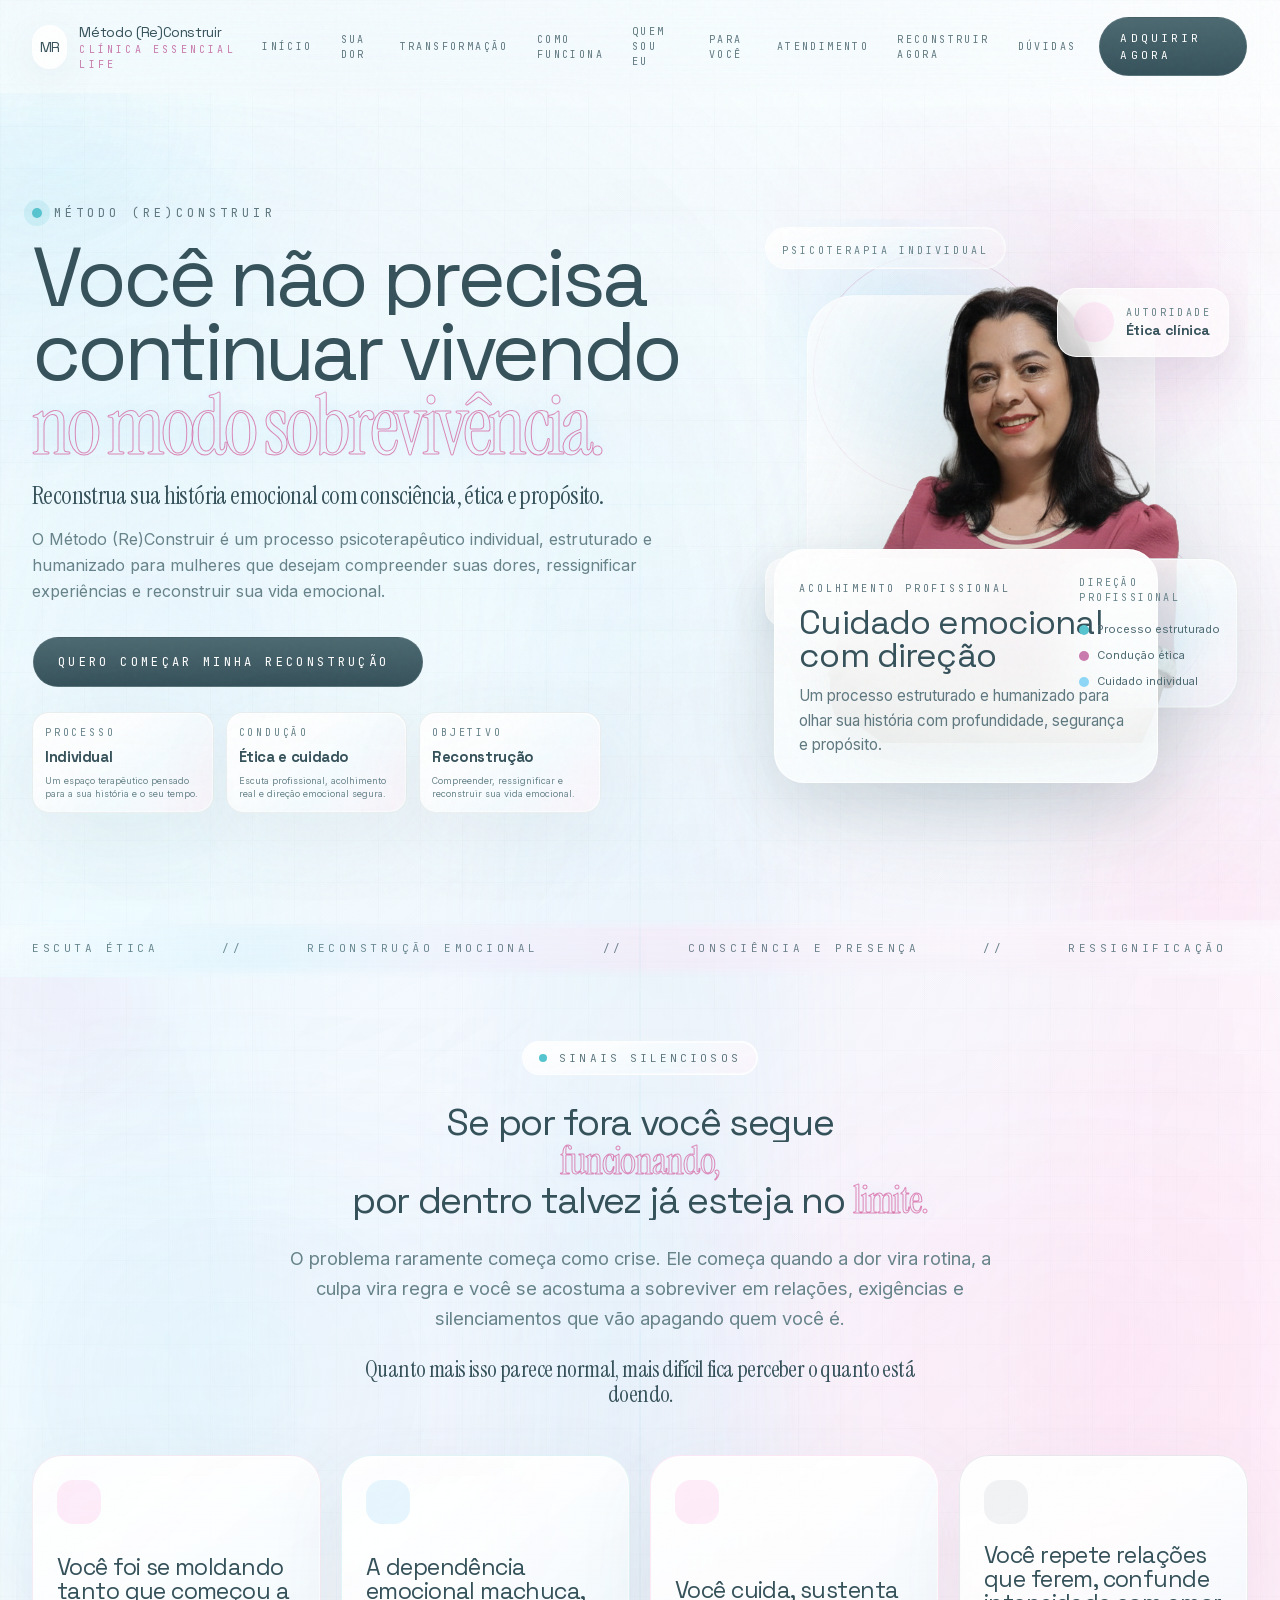
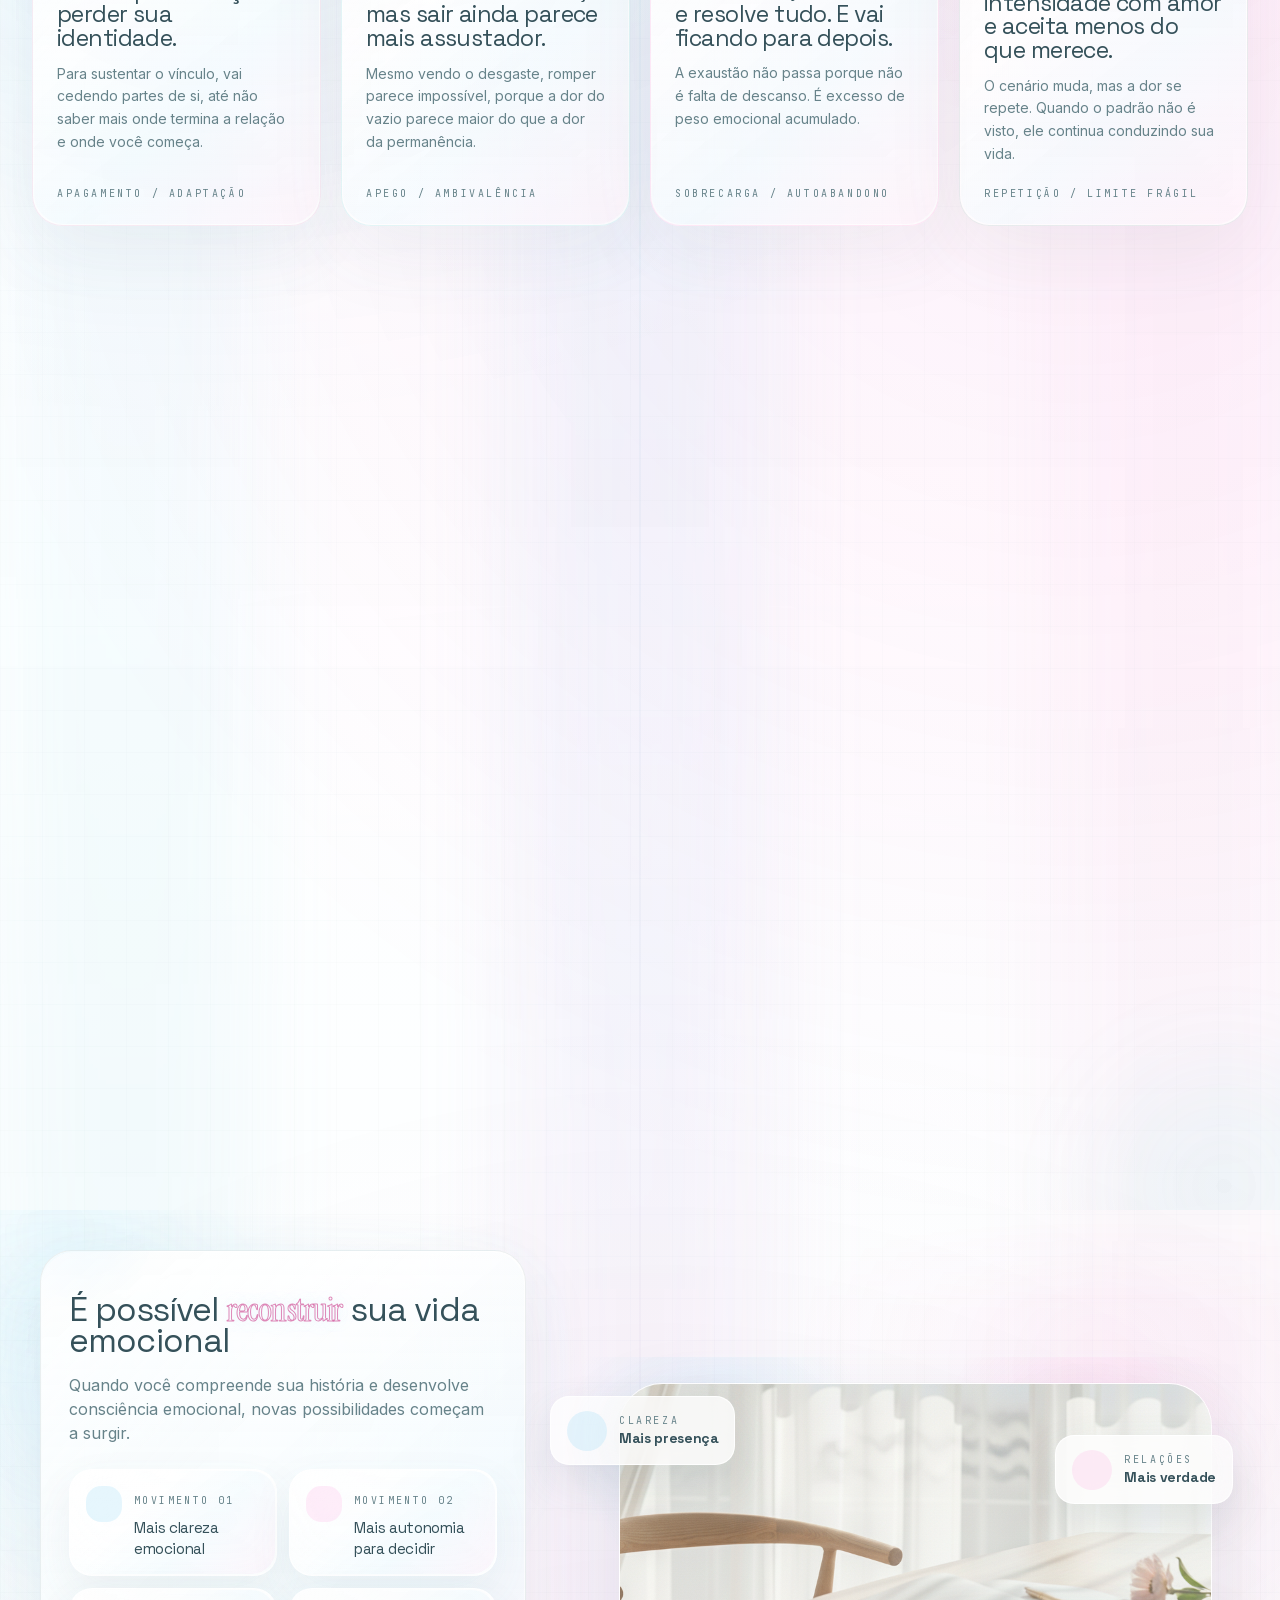
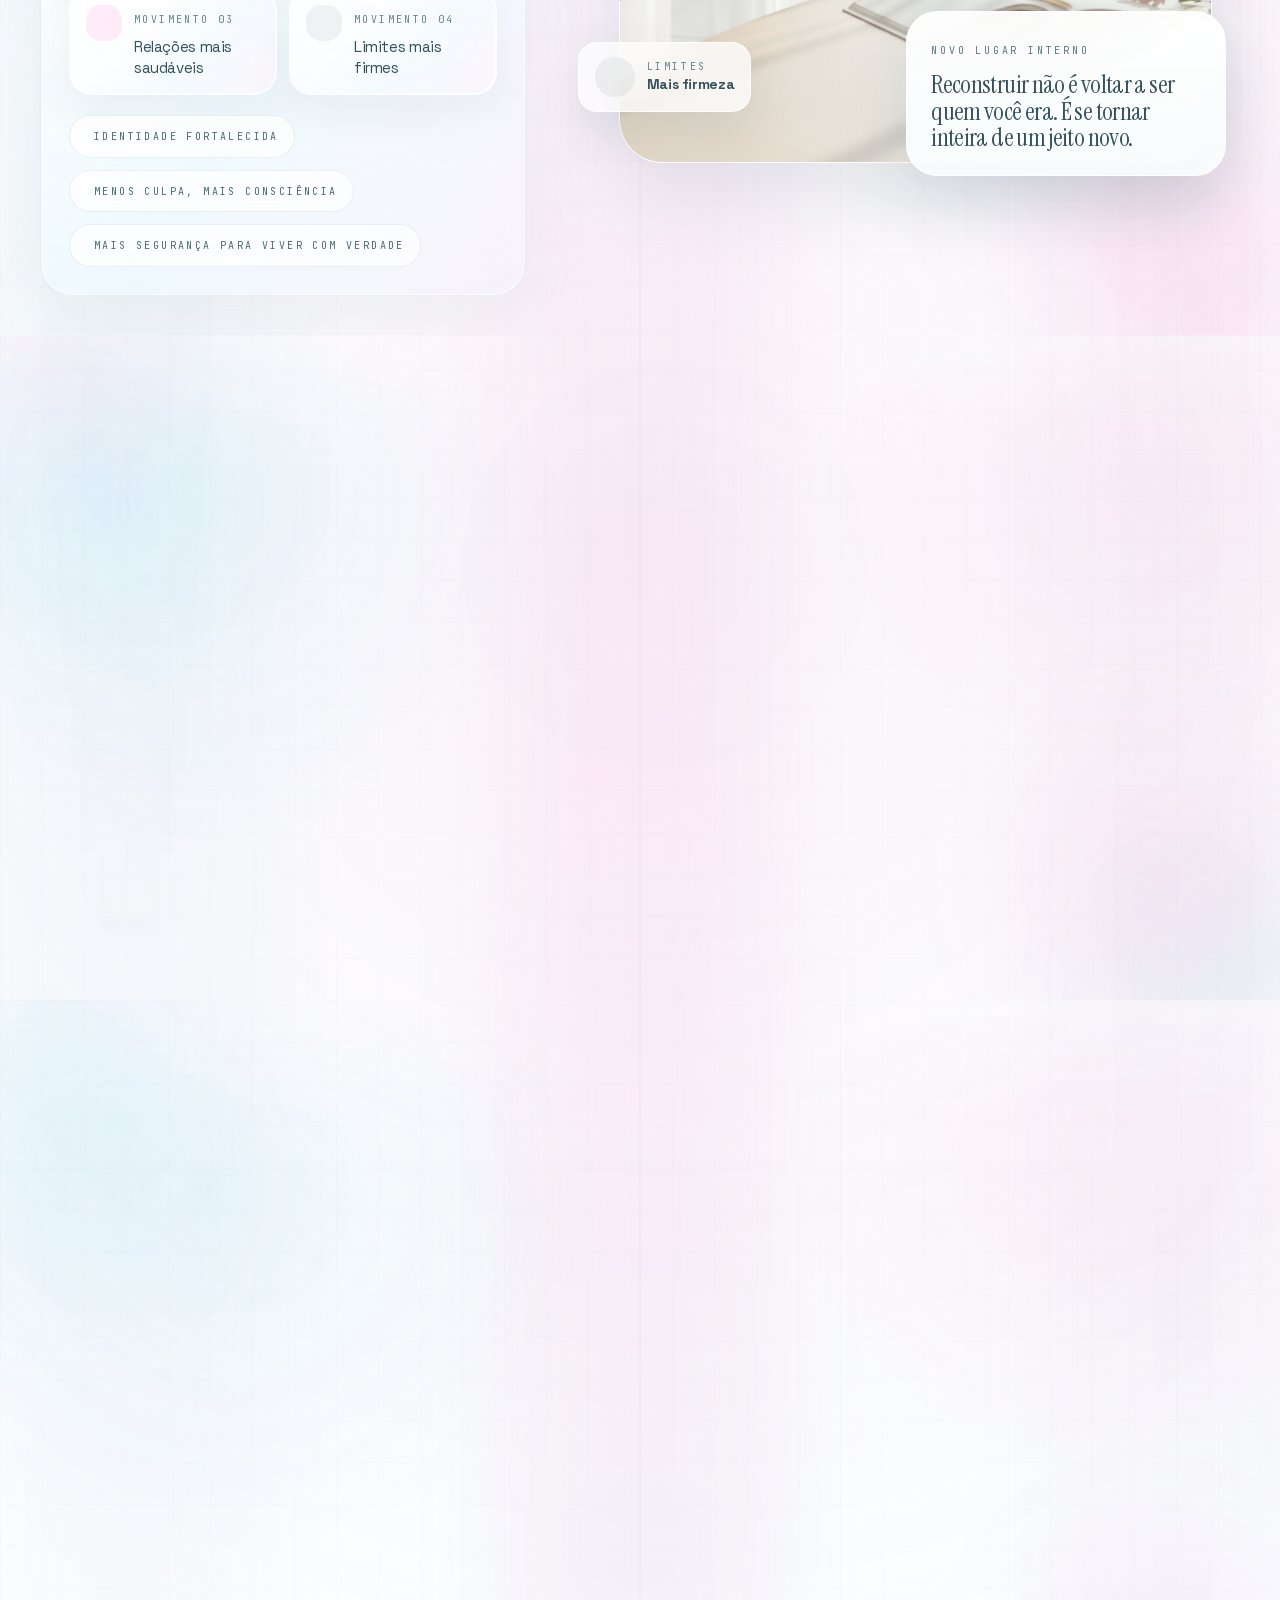
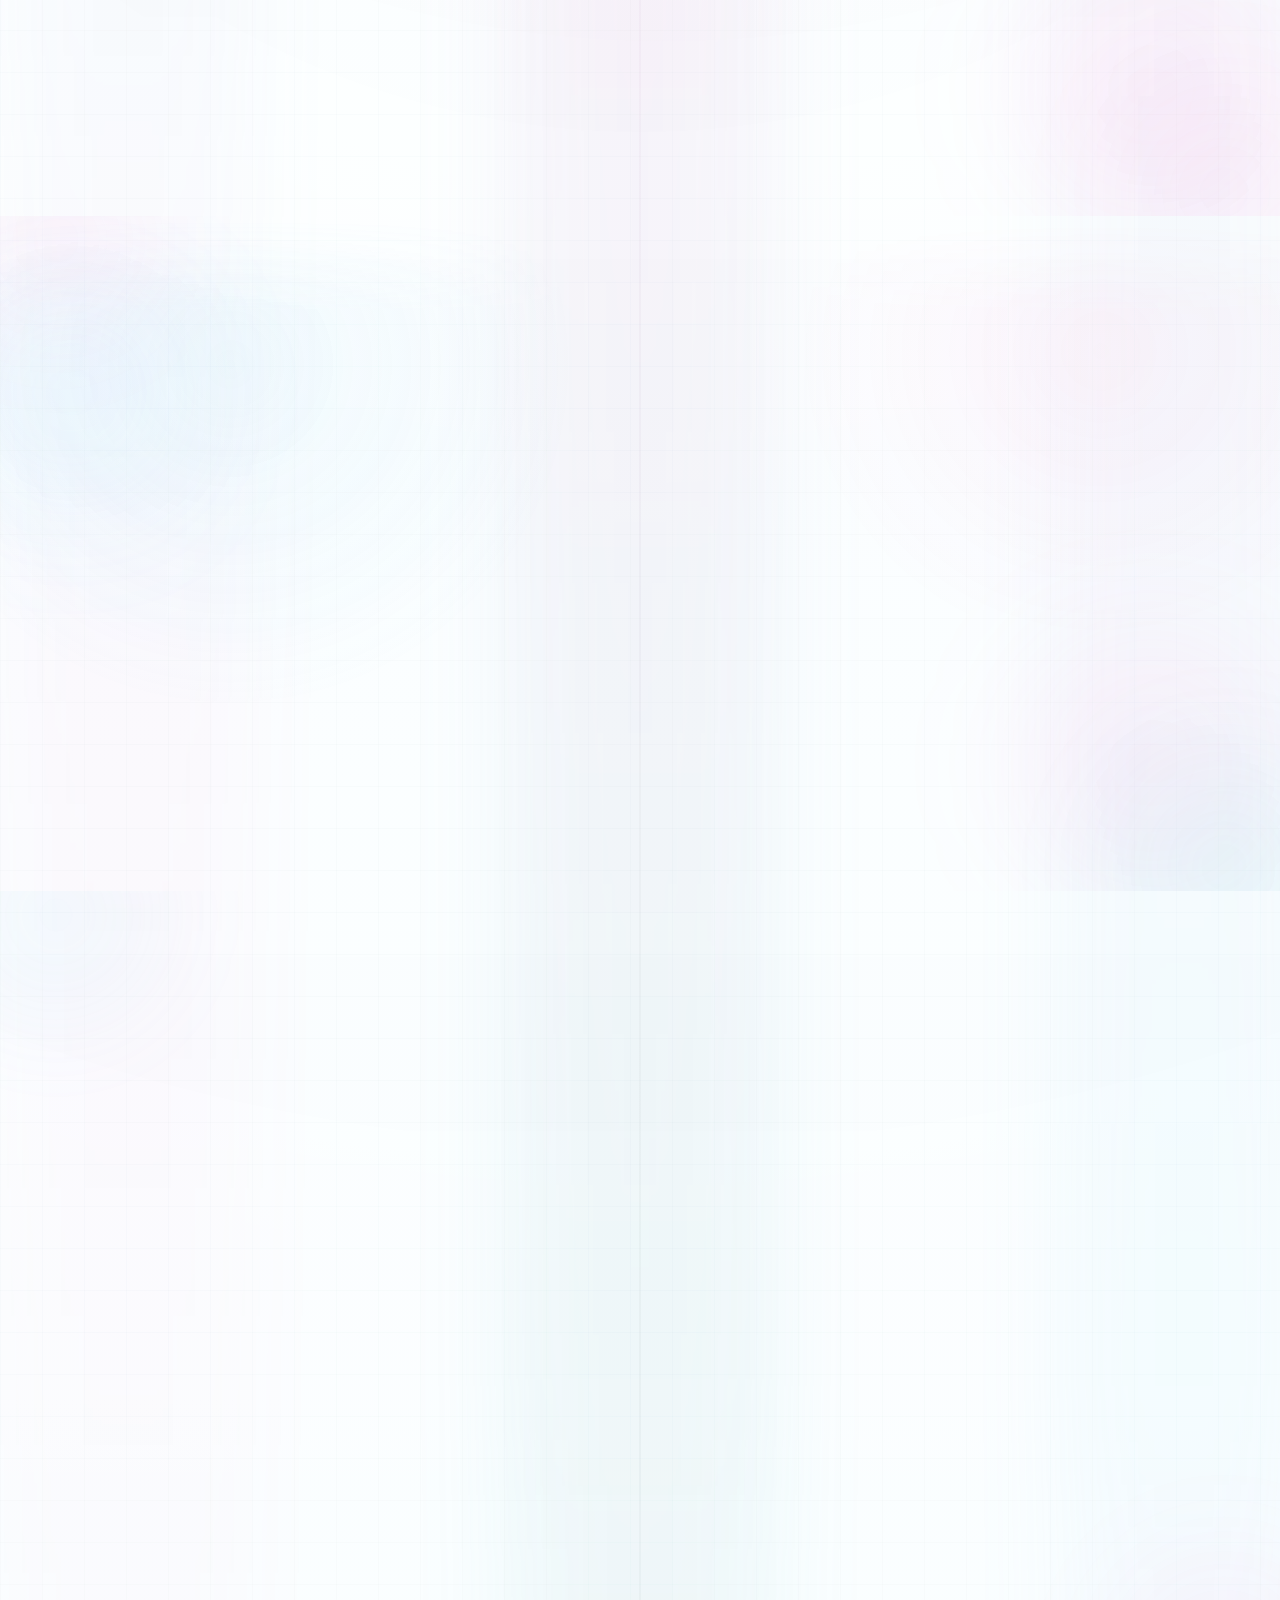
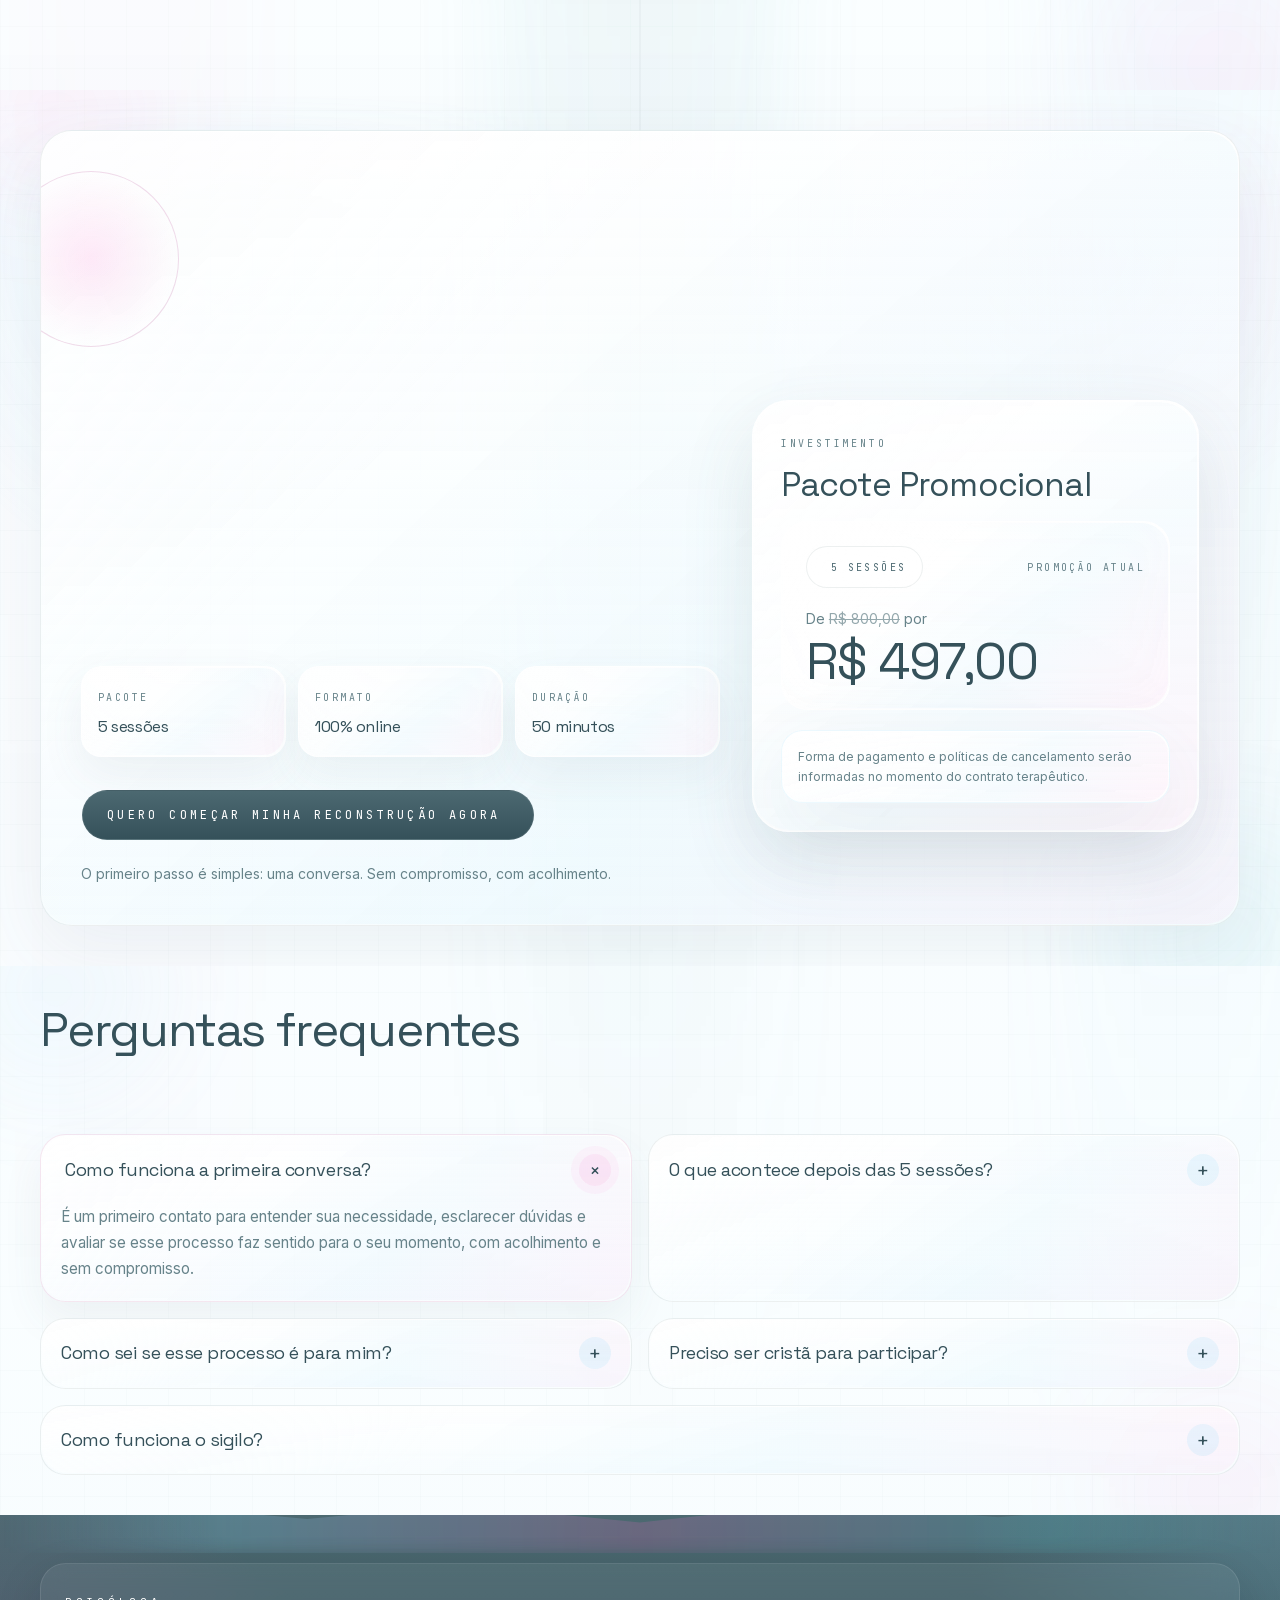
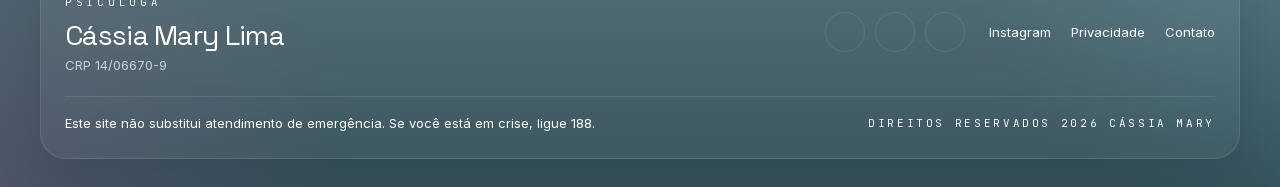
==== commit 605cc8b1: "estruturação do projeto" ====
--- a/index.html
+++ b/index.html
@@ -12,530 +12,19 @@
     <link href="assets/templates/animations-gemini/assets/css2_2b2d87bc82d8.css" rel="stylesheet" />
     <link href="assets/templates/animations-gemini2/assets/css2_604c95cc5779.css" rel="stylesheet" />
 
-    <script>
-        tailwind.config = {
-            theme: {
-                extend: {
-                    fontFamily: {
-                        sans: ['Inter', 'sans-serif'],
-                        mono: ['JetBrains Mono', 'monospace'],
-                        display: ['Space Grotesk', 'sans-serif'],
-                        editorial: ['Instrument Serif', 'serif'],
-                    }
-                }
-            }
-        }
-    </script>
-
-    <style>
-        :root {
-            --surface: #f9feff;
-            --ink: #36525a;
-            --ink-soft: #6a838b;
-            --line: rgba(76, 105, 113, 0.13);
-            --slate: #4C6971;
-            --cyan: #56C4CF;
-            --sky: #8DD7F7;
-            --pink: #FF68C8;
-            --violet: #D871AA;
-            --orchid: #CA7AAE;
-        }
-
-        body {
-            margin: 0;
-            font-family: 'Inter', sans-serif;
-            color: var(--ink);
-            overflow-x: hidden;
-            background:
-                radial-gradient(circle at top left, rgba(141, 215, 247, 0.28), transparent 24%),
-                radial-gradient(circle at top right, rgba(255, 104, 200, 0.12), transparent 22%),
-                radial-gradient(circle at 72% 74%, rgba(216, 113, 170, 0.09), transparent 22%),
-                linear-gradient(180deg, #feffff 0%, #f7fdff 50%, #f9fcff 100%);
-            -webkit-font-smoothing: antialiased;
-        }
-
-        .noise {
-            position: fixed;
-            inset: 0;
-            opacity: 0.03;
-            pointer-events: none;
-            z-index: 9999;
-            background-image: url("data:image/svg+xml,%3Csvg viewBox='0 0 180 180' xmlns='http://www.w3.org/2000/svg'%3E%3Cfilter id='n'%3E%3CfeTurbulence type='fractalNoise' baseFrequency='1.1' numOctaves='2' stitchTiles='stitch'/%3E%3C/filter%3E%3Crect width='100%25' height='100%25' filter='url(%23n)'/%3E%3C/svg%3E");
-        }
-
-        .bg-grid {
-            background-size: 42px 42px;
-            background-image:
-                linear-gradient(to right, rgba(76, 105, 113, 0.05) 1px, transparent 1px),
-                linear-gradient(to bottom, rgba(76, 105, 113, 0.05) 1px, transparent 1px);
-        }
-
-        .bloom-section {
-            position: relative;
-            overflow: hidden;
-            isolation: isolate;
-        }
-
-        .bloom-section::before,
-        .bloom-section::after {
-            content: "";
-            position: absolute;
-            border-radius: 9999px;
-            pointer-events: none;
-            filter: blur(38px);
-            opacity: 0.55;
-            z-index: 0;
-            animation: driftHalo 18s ease-in-out infinite;
-        }
-
-        .bloom-section::before {
-            top: -9rem;
-            left: -7rem;
-            width: 21rem;
-            height: 21rem;
-            background: radial-gradient(circle, rgba(141, 215, 247, 0.18), transparent 68%);
-        }
-
-        .bloom-section::after {
-            right: -8rem;
-            bottom: -10rem;
-            width: 23rem;
-            height: 23rem;
-            background: radial-gradient(circle, rgba(255, 104, 200, 0.12), transparent 70%);
-            animation-delay: -6s;
-        }
-
-        .glass-panel {
-            background: linear-gradient(180deg, rgba(255, 255, 255, 0.84), rgba(255, 255, 255, 0.66));
-            backdrop-filter: blur(22px);
-            -webkit-backdrop-filter: blur(22px);
-        }
-
-        .soft-panel {
-            background: linear-gradient(180deg, rgba(255, 255, 255, 0.92), rgba(255, 255, 255, 0.74));
-            box-shadow:
-                0 24px 80px rgba(76, 105, 113, 0.08),
-                inset 0 1px 0 rgba(255, 255, 255, 0.85);
-        }
-
-        .orbital-bloom {
-            position: absolute;
-            border-radius: 9999px;
-            border: 1px solid rgba(202, 122, 174, .26);
-            animation: pulseBloom 4s ease-in-out infinite;
-        }
-
-        .floating-note {
-            position: absolute;
-            display: flex;
-            align-items: center;
-            gap: 0.75rem;
-            padding: 0.85rem 1rem;
-            border-radius: 1.2rem;
-            background: rgba(255, 255, 255, 0.76);
-            border: 1px solid rgba(255, 255, 255, 0.84);
-            backdrop-filter: blur(16px);
-            -webkit-backdrop-filter: blur(16px);
-            box-shadow: 0 18px 44px rgba(76, 105, 113, 0.12);
-            animation: floatSoft 7s ease-in-out infinite;
-        }
-
-        .petal {
-            position: absolute;
-            width: 20px;
-            height: 28px;
-            border-radius: 70% 30% 68% 32% / 40% 39% 61% 60%;
-            opacity: 0;
-            animation: petalDrift linear infinite;
-            filter: blur(.1px);
-        }
-
-        .petal-cyan {
-            background: linear-gradient(180deg, rgba(86, 196, 207, .88), rgba(141, 215, 247, .76));
-        }
-
-        .petal-pink {
-            background: linear-gradient(180deg, rgba(255, 104, 200, .9), rgba(216, 113, 170, .72));
-        }
-
-        .petal-sky {
-            background: linear-gradient(180deg, rgba(141, 215, 247, .92), rgba(86, 196, 207, .68));
-        }
-
-        .text-outline {
-            color: transparent;
-            -webkit-text-stroke: 1px rgba(216, 113, 170, 0.84);
-            text-shadow: 0 0 18px rgba(141, 215, 247, 0.22);
-        }
-
-        .text-reveal-wrapper {
-            overflow: hidden;
-            display: inline-block;
-            vertical-align: bottom;
-        }
-
-        .text-reveal-content {
-            display: block;
-            transform: translateY(110%);
-            opacity: 0;
-            transition: transform 1.1s cubic-bezier(0.16, 1, 0.3, 1), opacity 1.1s ease;
-        }
-
-        .reveal-active .text-reveal-content {
-            transform: translateY(0);
-            opacity: 1;
-        }
-
-        .reveal {
-            opacity: 0;
-            transform: translateY(1.8rem);
-            transition: all 1s cubic-bezier(0.16, 1, 0.3, 1);
-        }
-
-        .reveal.active {
-            opacity: 1;
-            transform: translateY(0);
-        }
-
-        .reveal-up {
-            opacity: 0;
-            transform: translateY(34px);
-            filter: blur(12px);
-            transition: all 1.05s cubic-bezier(0.16, 1, 0.3, 1);
-        }
-
-        .reveal-up.active {
-            opacity: 1;
-            transform: translateY(0);
-            filter: blur(0);
-        }
-
-        .delay-100 { transition-delay: .1s; }
-        .delay-200 { transition-delay: .2s; }
-        .delay-300 { transition-delay: .3s; }
-
-        .btn-beam {
-            position: relative;
-            z-index: 10;
-            overflow: hidden;
-        }
-
-        .btn-beam::before {
-            content: "";
-            position: absolute;
-            inset: -2px;
-            z-index: -1;
-            border-radius: inherit;
-            opacity: 0;
-            transition: opacity .35s;
-            background: conic-gradient(from 90deg at 50% 50%, rgba(86, 196, 207, 0.16) 0%, rgba(76, 105, 113, 0.85) 35%, rgba(216, 113, 170, 0.78) 68%, rgba(141, 215, 247, 0.18) 100%);
-            animation: spin 5s linear infinite;
-        }
-
-        .btn-beam:hover::before {
-            opacity: 1;
-        }
-
-        .btn-beam-content {
-            width: 100%;
-            height: 100%;
-            display: flex;
-            align-items: center;
-            justify-content: center;
-            border-radius: inherit;
-            position: relative;
-            z-index: 2;
-            background: linear-gradient(180deg, #4c6971 0%, #35515a 100%);
-            color: white;
-            border: 1px solid rgba(255,255,255,.08);
-        }
-
-        .btn-whatsapp::before {
-            background: conic-gradient(from 90deg at 50% 50%, rgba(37, 211, 102, 0.18) 0%, rgba(20, 128, 61, 0.88) 34%, rgba(74, 222, 128, 0.78) 68%, rgba(220, 252, 231, 0.2) 100%);
-        }
-
-        .btn-whatsapp .btn-beam-content {
-            background: linear-gradient(180deg, #2bc866 0%, #1f9d52 100%);
-            border: 1px solid rgba(255,255,255,.1);
-            box-shadow:
-                inset 0 1px 0 rgba(255,255,255,.18),
-                0 16px 34px rgba(31, 157, 82, 0.18);
-        }
-
-        .flashlight-card {
-            position: relative;
-            overflow: hidden;
-        }
-
-        .flashlight-card::before {
-            content: "";
-            position: absolute;
-            inset: 0;
-            background: radial-gradient(680px circle at var(--mouse-x, 0) var(--mouse-y, 0),
-                    rgba(141, 215, 247, 0.34),
-                    rgba(255, 104, 200, 0.08) 22%,
-                    transparent 44%);
-            opacity: 0;
-            transition: opacity .45s ease;
-            pointer-events: none;
-            z-index: 2;
-        }
-
-        .flashlight-card:hover::before {
-            opacity: 1;
-        }
-
-        .focus-ring-target {
-            outline: none;
-        }
-
-        .focus-ring-target:focus-visible {
-            box-shadow:
-                0 0 0 4px rgba(141, 215, 247, 0.3),
-                0 0 0 1px rgba(76, 105, 113, 0.24);
-        }
-
-        .sales-panel {
-            position: relative;
-            overflow: hidden;
-            border-radius: 2rem;
-            border: 1px solid rgba(76, 105, 113, 0.1);
-            background: linear-gradient(180deg, rgba(255,255,255,0.9), rgba(247,253,255,0.74));
-            box-shadow:
-                0 24px 72px rgba(76, 105, 113, 0.08),
-                inset 0 1px 0 rgba(255,255,255,0.92);
-        }
-
-        .sales-panel::before {
-            content: "";
-            position: absolute;
-            inset: -18% auto auto -10%;
-            width: 11rem;
-            height: 11rem;
-            border-radius: 9999px;
-            background: radial-gradient(circle, rgba(141, 215, 247, 0.16), transparent 68%);
-            pointer-events: none;
-        }
-
-        .sales-panel > * {
-            position: relative;
-            z-index: 1;
-        }
-
-        .trust-chip {
-            display: inline-flex;
-            align-items: center;
-            gap: 0.55rem;
-            padding: 0.8rem 0.95rem;
-            border-radius: 9999px;
-            border: 1px solid rgba(76, 105, 113, 0.1);
-            background: rgba(255,255,255,0.72);
-            backdrop-filter: blur(12px);
-            -webkit-backdrop-filter: blur(12px);
-        }
-
-        .faq-item {
-            border-radius: 1.6rem;
-            border: 1px solid rgba(76, 105, 113, 0.1);
-            background: linear-gradient(180deg, rgba(255,255,255,0.86), rgba(248,253,255,0.72));
-            overflow: hidden;
-            transition: border-color .34s ease, box-shadow .34s ease, background .34s ease;
-        }
-
-        .faq-item:hover {
-            border-color: rgba(86, 196, 207, 0.18);
-        }
-
-        .faq-item[open] {
-            border-color: rgba(202, 122, 174, 0.18);
-            background: linear-gradient(180deg, rgba(255,255,255,0.92), rgba(249,252,255,0.82));
-            box-shadow: 0 18px 42px rgba(76, 105, 113, 0.07);
-        }
-
-        .faq-item summary {
-            list-style: none;
-            cursor: pointer;
-            display: flex;
-            align-items: center;
-            justify-content: space-between;
-            gap: 1rem;
-            padding: 1.15rem 1.25rem;
-            transition: color .24s ease;
-        }
-
-        .faq-item summary span {
-            transition: transform .34s ease, color .24s ease;
-        }
-
-        .faq-item[open] summary span {
-            transform: translateX(4px);
-        }
-
-        .faq-item summary::-webkit-details-marker {
-            display: none;
-        }
-
-        .faq-item summary::after {
-            content: "+";
-            flex: none;
-            width: 2rem;
-            height: 2rem;
-            display: inline-flex;
-            align-items: center;
-            justify-content: center;
-            border-radius: 9999px;
-            color: #35515A;
-            background: rgba(141,215,247,0.16);
-            font-size: 1.15rem;
-            transition: transform .34s ease, background-color .24s ease, box-shadow .34s ease;
-        }
-
-        .faq-item[open] summary::after {
-            transform: rotate(45deg);
-            background: rgba(255,104,200,0.14);
-            box-shadow: 0 0 0 8px rgba(255,104,200,0.06);
-        }
-
-        .faq-answer {
-            display: grid;
-            grid-template-rows: 0fr;
-            padding: 0 1.25rem;
-            transition: grid-template-rows .42s cubic-bezier(0.16, 1, 0.3, 1), padding-bottom .34s ease;
-        }
-
-        .faq-item[open] .faq-answer {
-            grid-template-rows: 1fr;
-            padding-bottom: 1.2rem;
-        }
-
-        .faq-answer-inner {
-            min-height: 0;
-            overflow: hidden;
-            color: #67838A;
-            line-height: 1.7;
-            font-size: 0.95rem;
-            opacity: 0;
-            transform: translateY(-8px);
-            transition: opacity .28s ease, transform .42s cubic-bezier(0.16, 1, 0.3, 1);
-        }
-
-        .faq-item[open] .faq-answer-inner {
-            opacity: 1;
-            transform: translateY(0);
-        }
-
-        .marquee-container {
-            display: flex;
-            width: max-content;
-            min-width: 100%;
-            align-items: center;
-        }
-
-        .marquee-content {
-            display: flex;
-            align-items: center;
-            flex-shrink: 0;
-            min-width: max-content;
-            animation: marqueeFlow 30s linear infinite;
-        }
-
-        .bloom-path {
-            position: relative;
-            display: grid;
-            gap: 1rem;
-        }
-
-        .bloom-path::before {
-            content: "";
-            position: absolute;
-            left: 0.75rem;
-            top: 1.4rem;
-            bottom: 1.4rem;
-            width: 1px;
-            background: linear-gradient(180deg, rgba(86,196,207,0.2), rgba(216,113,170,0.28));
-        }
-
-        .bloom-step {
-            position: relative;
-            padding-left: 2.5rem;
-        }
-
-        .bloom-step::before {
-            content: "";
-            position: absolute;
-            left: 0;
-            top: 0.35rem;
-            width: 1.5rem;
-            height: 1.5rem;
-            border-radius: 9999px;
-            background: linear-gradient(180deg, rgba(86,196,207,0.9), rgba(141,215,247,0.8));
-            box-shadow: 0 0 0 7px rgba(86,196,207,0.12);
-        }
-
-        @keyframes spin {
-            to { transform: rotate(360deg); }
-        }
-
-        @keyframes floatSoft {
-            0%, 100% { transform: translateY(0px); }
-            50% { transform: translateY(-15px); }
-        }
-
-        @keyframes pulseBloom {
-            0%, 100% { transform: scale(1); opacity: .55; }
-            50% { transform: scale(1.08); opacity: .95; }
-        }
-
-        @keyframes petalDrift {
-            0% { transform: translate3d(0, 0, 0) rotate(0deg); opacity: 0; }
-            10% { opacity: 1; }
-            100% { transform: translate3d(80px, 620px, 0) rotate(220deg); opacity: 0; }
-        }
-
-        @keyframes driftHalo {
-            0%, 100% { transform: translate3d(0, 0, 0) scale(1) rotate(0deg); }
-            50% { transform: translate3d(22px, -16px, 0) scale(1.06) rotate(8deg); }
-        }
-
-        @keyframes marqueeFlow {
-            0% { transform: translateX(0); }
-            100% { transform: translateX(-100%); }
-        }
-
-        iconify-icon {
-            display: inline-flex;
-            align-items: center;
-            justify-content: center;
-            vertical-align: middle;
-        }
-
-        @media (prefers-reduced-motion: reduce) {
-            html {
-                scroll-behavior: auto;
-            }
-
-            *, *::before, *::after {
-                animation-duration: 0.01ms !important;
-                animation-iteration-count: 1 !important;
-                transition-duration: 0.01ms !important;
-            }
-
-            .reveal,
-            .reveal-up,
-            .text-reveal-content {
-                opacity: 1 !important;
-                transform: none !important;
-                filter: none !important;
-            }
-        }
-    </style>
+    <script src="assets/js/shared/tailwind-config.js"></script>
+    <link href="assets/css/shared/blossom-core.css" rel="stylesheet" />
+    <link href="assets/css/pages/home.css" rel="stylesheet" />
 </head>
 
 <body class="antialiased min-h-screen selection:bg-[#4C6971] selection:text-white">
     <div class="noise"></div>
 
-    <div class="w-full bg-white/55 backdrop-blur-sm relative min-h-screen">
+    <div class="page-shell w-full bg-white/55 backdrop-blur-sm relative min-h-screen">
         <div class="absolute inset-0 bg-grid opacity-40 pointer-events-none"></div>
+        <div class="page-flow page-flow-left" aria-hidden="true"></div>
+        <div class="page-flow page-flow-center" aria-hidden="true"></div>
+        <div class="page-flow page-flow-right" aria-hidden="true"></div>
 
         <header class="sticky top-0 z-50 bg-white/76 backdrop-blur-xl">
             <div class="px-6 md:px-8 py-4 flex items-center justify-between gap-4">
@@ -562,15 +51,15 @@
                 </nav>
 
                 <a href="#cta-final" class="btn-beam focus-ring-target px-[1px] py-[1px] rounded-full" data-magnetic>
-                    <span class="btn-beam-content px-5 py-3 rounded-full text-[11px] font-mono uppercase tracking-[0.28em]">Adiquirir Agora</span>
+                    <span class="btn-beam-content px-5 py-3 rounded-full text-[11px] font-mono uppercase tracking-[0.28em]">Adquirir Agora</span>
                 </a>
             </div>
         </header>
 
-        <main class="relative z-10">
+        <main class="story-main relative z-10">
             <!-- SECTION: hero -->
             <section class="bloom-section relative min-h-[calc(100svh-73px)] overflow-hidden" id="hero">
-                <div class="absolute inset-0 bg-[radial-gradient(circle_at_top_left,_rgba(141,215,247,0.24),_transparent_22%),radial-gradient(circle_at_82%_14%,_rgba(255,104,200,0.12),_transparent_20%),linear-gradient(180deg,rgba(255,255,255,0.82),rgba(248,253,255,0.92))]"></div>
+                <div class="section-backdrop absolute inset-0 bg-[radial-gradient(circle_at_top_left,_rgba(141,215,247,0.22),_transparent_26%),radial-gradient(circle_at_82%_14%,_rgba(255,104,200,0.1),_transparent_24%)]"></div>
                 <div class="petal petal-cyan left-[7%] top-[6%]" style="animation-duration:18s; animation-delay:-2s;"></div>
                 <div class="petal petal-pink left-[18%] top-[10%]" style="animation-duration:14s; animation-delay:-5s;"></div>
                 <div class="petal petal-sky left-[72%] top-[8%]" style="animation-duration:16s; animation-delay:-7s;"></div>
@@ -698,7 +187,7 @@
                     </div>
                 </div>
             </section>
-            <div class="bg-white/72 overflow-hidden">
+            <div class="story-band bg-white/72 overflow-hidden">
                 <div class="marquee-container py-5">
                     <div class="marquee-content">
                         <span class="mx-8 text-[11px] font-mono uppercase tracking-[0.32em] text-[#67838A]">escuta ética</span>
@@ -732,7 +221,7 @@
             </div>
             <!-- SECTION: problema -->
             <section class="bloom-section relative z-10 overflow-hidden" id="problema">
-                <div class="absolute inset-0 bg-[radial-gradient(circle_at_top_left,_rgba(141,215,247,0.14),_transparent_24%),radial-gradient(circle_at_84%_18%,_rgba(255,104,200,0.08),_transparent_20%),linear-gradient(180deg,rgba(255,255,255,0.82),rgba(248,253,255,0.9))]"></div>
+                <div class="section-backdrop absolute inset-0 bg-[radial-gradient(circle_at_18%_22%,_rgba(141,215,247,0.16),_transparent_28%),radial-gradient(circle_at_84%_20%,_rgba(255,104,200,0.08),_transparent_24%)]"></div>
                 <div class="relative z-10 px-6 md:px-8 pt-14 md:pt-16 pb-10 md:pb-12">
                     <div class="mx-auto max-w-[76rem] text-center">
                         <div class="inline-flex items-center gap-3 px-4 py-2 rounded-full glass-panel border border-white/70 reveal-up delay-100 mx-auto">
@@ -908,7 +397,7 @@
             </section>
             <!-- SECTION: transformacao -->
             <section class="bloom-section relative z-10 overflow-hidden" id="transformacao">
-                <div class="absolute inset-0 bg-[radial-gradient(circle_at_top_left,_rgba(141,215,247,0.15),_transparent_28%),radial-gradient(circle_at_88%_18%,_rgba(255,104,200,0.08),_transparent_22%),linear-gradient(180deg,rgba(255,255,255,0.76),rgba(248,253,255,0.86))]"></div>
+                <div class="section-backdrop absolute inset-0 bg-[radial-gradient(circle_at_18%_22%,_rgba(141,215,247,0.16),_transparent_30%),radial-gradient(circle_at_86%_22%,_rgba(255,104,200,0.08),_transparent_26%)]"></div>
                 <div class="absolute -left-10 top-16 w-56 h-56 rounded-full bg-[rgba(141,215,247,0.1)] blur-3xl"></div>
                 <div class="absolute right-0 bottom-0 w-64 h-64 rounded-full bg-[rgba(255,104,200,0.08)] blur-3xl"></div>
                 <div class="petal petal-cyan left-[10%] top-[9%]" style="animation-duration:18s; animation-delay:-3s;"></div>
@@ -1049,15 +538,15 @@
 
             <!-- SECTION: metodo -->
             <section class="bloom-section relative z-10 overflow-hidden" id="metodo">
-                <div class="absolute inset-0 bg-[radial-gradient(circle_at_top_left,_rgba(141,215,247,0.15),_transparent_28%),radial-gradient(circle_at_88%_18%,_rgba(255,104,200,0.08),_transparent_22%),linear-gradient(180deg,rgba(255,255,255,0.76),rgba(248,253,255,0.86))]"></div>
+                <div class="section-backdrop absolute inset-0 bg-[radial-gradient(circle_at_16%_24%,_rgba(141,215,247,0.15),_transparent_30%),radial-gradient(circle_at_88%_20%,_rgba(255,104,200,0.08),_transparent_26%)]"></div>
                 <div class="absolute -left-10 top-16 w-56 h-56 rounded-full bg-[rgba(141,215,247,0.1)] blur-3xl"></div>
                 <div class="absolute right-0 bottom-0 w-64 h-64 rounded-full bg-[rgba(255,104,200,0.08)] blur-3xl"></div>
 
                 <div class="relative z-10 p-8 md:p-10">
-                    <div class="grid grid-cols-1 lg:grid-cols-12 gap-6 items-start">
-                        <div class="lg:col-span-5">
-                            <div class="max-w-[34rem]">
-                                <h2 class="text-[1.65rem] md:text-[2.45rem] leading-[0.98] font-display tracking-tight text-[#35515A] reveal">A reconstrução precisa de clareza, consciência e <span class="font-editorial text-outline inline-block">direção.</span></h2>
+                    <div class="grid grid-cols-1 lg:grid-cols-12 gap-6 lg:gap-8 items-start">
+                        <div class="lg:col-span-5 lg:flex lg:items-center">
+                            <div class="max-w-[34rem] lg:max-w-[28rem] lg:pr-4">
+                                <h2 class="reveal text-[1.65rem] md:text-[2.45rem] lg:text-[2.7rem] leading-[0.96] tracking-[-0.035em] font-display text-[#35515A] text-left">A reconstrução precisa de clareza, consciência e <span class="font-editorial text-outline inline-block">direção.</span></h2>
                             </div>
                         </div>
 
@@ -1142,24 +631,24 @@
 
             <!-- SECTION: autoridade -->
             <section class="bloom-section relative z-10 overflow-hidden" id="autoridade">
-                <div class="absolute inset-0 bg-[radial-gradient(circle_at_top_left,_rgba(141,215,247,0.15),_transparent_28%),radial-gradient(circle_at_88%_18%,_rgba(255,104,200,0.08),_transparent_22%),linear-gradient(180deg,rgba(255,255,255,0.76),rgba(248,253,255,0.86))]"></div>
+                <div class="section-backdrop absolute inset-0 bg-[radial-gradient(circle_at_18%_24%,_rgba(141,215,247,0.15),_transparent_30%),radial-gradient(circle_at_86%_18%,_rgba(255,104,200,0.08),_transparent_26%)]"></div>
                 <div class="absolute -left-10 top-16 w-56 h-56 rounded-full bg-[rgba(141,215,247,0.1)] blur-3xl"></div>
                 <div class="absolute right-0 bottom-0 w-64 h-64 rounded-full bg-[rgba(255,104,200,0.08)] blur-3xl"></div>
 
         
                 <div class="relative z-10 px-8 md:px-12 lg:px-16 py-8 md:py-10 grid grid-cols-1 lg:grid-cols-12 gap-8 items-center">
                     <div class="lg:col-span-5 lg:pr-6">
-                        <div class="relative min-h-[28rem] sm:min-h-[31rem] lg:min-h-[34rem] reveal-up">
+                        <div class="relative min-h-[28rem] sm:min-h-[31rem] lg:min-h-[34rem] reveal-zoom">
                             <div class="absolute inset-0 bg-[radial-gradient(circle_at_24%_18%,_rgba(141,215,247,0.2),_transparent_24%),radial-gradient(circle_at_78%_20%,_rgba(255,104,200,0.12),_transparent_24%)]"></div>
                             <div class="orbital-bloom w-[15rem] h-[15rem] top-[7%] left-[10%] bg-[radial-gradient(circle,_rgba(141,215,247,0.24),_transparent_72%)]"></div>
                             <div class="orbital-bloom w-[10rem] h-[10rem] bottom-[16%] right-[8%] bg-[radial-gradient(circle,_rgba(255,104,200,0.14),_transparent_72%)]" style="animation-delay:-1.7s;"></div>
 
                     
 
-                            <div class="absolute inset-x-[2%] top-[10%] bottom-[8%]">
-                                <div class="absolute left-[8%] right-[16%] top-[4%] bottom-[16%] hidden md:block rounded-[3rem] border border-white/70 bg-[linear-gradient(180deg,rgba(255,255,255,0.82),rgba(255,255,255,0.24))] backdrop-blur-lg"></div>
+                            <div class="authority-portrait-shell absolute inset-x-[2%] top-[10%] bottom-[8%]">
+                                <div class="absolute left-[8%] right-[16%] top-[4%] bottom-[16%] hidden md:block rounded-[3.25rem] border border-white/70 bg-[linear-gradient(180deg,rgba(255,255,255,0.82),rgba(255,255,255,0.24))] backdrop-blur-lg"></div>
                                 <div class="absolute left-[16%] right-[10%] bottom-[5%] h-[12%] rounded-full bg-[radial-gradient(circle,_rgba(76,105,113,0.16),_transparent_72%)] blur-xl"></div>
-                                <img src="assets/images/cassia1.png" alt="Cássia Mary Lima" class="absolute inset-x-0 bottom-0 h-full w-full object-contain object-bottom animate-[floatSoft_8s_ease-in-out_infinite] drop-shadow-[0_34px_72px_rgba(76,105,113,0.22)]" />
+                                <img src="assets/images/cassia1.png" alt="Cássia Mary Lima" class="absolute inset-0 h-full w-full object-cover object-[center_18%] animate-[floatSoft_8s_ease-in-out_infinite] drop-shadow-[0_34px_72px_rgba(76,105,113,0.22)]" />
                             </div>
 
                             <div class="floating-note top-[14%] right-[2%] hidden md:flex" style="animation-delay:-0.8s;">
@@ -1199,7 +688,7 @@
                             <h3 class="text-[2rem] md:text-[3rem] leading-[0.94] font-display tracking-tight text-[#35515A] reveal">Cássia Mary Lima</h3>
                             <p class="mt-3 text-[11px] font-mono uppercase tracking-[0.3em] text-[#67838A] reveal-up delay-100">Psicóloga • CRP 14/06670-9</p>
 
-                            <div class="mt-6 soft-panel rounded-[2.2rem] border border-white/80 p-6 md:p-7 reveal-up delay-100">
+                            <div class="mt-6 soft-panel rounded-[2.2rem] border border-white/80 p-6 md:p-7 reveal-up delay-100 authority-bio-panel authority-soft-hover">
                                 <p class="text-base md:text-[1.04rem] leading-relaxed text-[#5F7880]">
                                     Com mais de 10 anos de experiência clínica, Cássia sustenta esse processo a partir de formações que aprofundam o trabalho com sofrimento emocional, vínculos e reconstrução subjetiva.
                                 </p>
@@ -1212,24 +701,24 @@
                             </div>
 
                             <div class="mt-6 grid grid-cols-1 md:grid-cols-3 gap-4">
-                                <article class="soft-panel reveal-up delay-100 rounded-[1.7rem] border border-[rgba(76,105,113,0.1)] p-5 min-h-[160px]">
-                                    <span class="w-10 h-10 rounded-[0.95rem] bg-[rgba(141,215,247,0.22)] flex items-center justify-center text-[#35515A]">
+                                <article class="soft-panel authority-stat-card authority-soft-hover reveal-up delay-100 rounded-[1.7rem] border border-[rgba(76,105,113,0.1)] p-5 min-h-[160px]">
+                                    <span class="authority-stat-icon w-10 h-10 rounded-[0.95rem] bg-[rgba(141,215,247,0.22)] flex items-center justify-center text-[#35515A]">
                                         <iconify-icon icon="solar:case-round-linear" class="text-[1.1rem]"></iconify-icon>
                                     </span>
                                     <h4 class="mt-4 text-[1.2rem] font-display tracking-tight text-[#35515A]">Experiência clínica</h4>
                                     <p class="mt-3 text-sm leading-relaxed text-[#67838A]">Mais de 10 anos de escuta, acompanhamento e condução terapêutica.</p>
                                 </article>
 
-                                <article class="soft-panel reveal-up delay-200 rounded-[1.7rem] border border-[rgba(76,105,113,0.1)] p-5 min-h-[160px]">
-                                    <span class="w-10 h-10 rounded-[0.95rem] bg-[rgba(255,104,200,0.12)] flex items-center justify-center text-[#CA7AAE]">
+                                <article class="soft-panel authority-stat-card authority-soft-hover reveal-up delay-200 rounded-[1.7rem] border border-[rgba(76,105,113,0.1)] p-5 min-h-[160px]">
+                                    <span class="authority-stat-icon w-10 h-10 rounded-[0.95rem] bg-[rgba(255,104,200,0.12)] flex items-center justify-center text-[#CA7AAE]">
                                         <iconify-icon icon="solar:buildings-2-linear" class="text-[1.1rem]"></iconify-icon>
                                     </span>
                                     <h4 class="mt-4 text-[1.2rem] font-display tracking-tight text-[#35515A]">Contextos diversos</h4>
                                     <p class="mt-3 text-sm leading-relaxed text-[#67838A]">Atuação clínica, CAPS e contexto empresarial ampliando repertório e compreensão.</p>
                                 </article>
 
-                                <article class="soft-panel reveal-up delay-300 rounded-[1.7rem] border border-[rgba(76,105,113,0.1)] p-5 min-h-[160px]">
-                                    <span class="w-10 h-10 rounded-[0.95rem] bg-[rgba(86,196,207,0.16)] flex items-center justify-center text-[#4C6971]">
+                                <article class="soft-panel authority-stat-card authority-soft-hover reveal-up delay-300 rounded-[1.7rem] border border-[rgba(76,105,113,0.1)] p-5 min-h-[160px]">
+                                    <span class="authority-stat-icon w-10 h-10 rounded-[0.95rem] bg-[rgba(86,196,207,0.16)] flex items-center justify-center text-[#4C6971]">
                                         <iconify-icon icon="solar:shield-user-linear" class="text-[1.1rem]"></iconify-icon>
                                     </span>
                                     <h4 class="mt-4 text-[1.2rem] font-display tracking-tight text-[#35515A]">Condução ética</h4>
@@ -1250,7 +739,7 @@
 
             <!-- SECTION: para-quem-e -->
             <section class="bloom-section relative z-10 overflow-hidden" id="para-quem-e">
-                <div class="absolute inset-0 bg-[radial-gradient(circle_at_top_left,_rgba(141,215,247,0.15),_transparent_28%),radial-gradient(circle_at_88%_18%,_rgba(255,104,200,0.08),_transparent_22%),linear-gradient(180deg,rgba(255,255,255,0.76),rgba(248,253,255,0.86))]"></div>
+                <div class="section-backdrop absolute inset-0 bg-[radial-gradient(circle_at_18%_22%,_rgba(141,215,247,0.14),_transparent_30%),radial-gradient(circle_at_86%_20%,_rgba(255,104,200,0.08),_transparent_26%)]"></div>
                 <div class="absolute -left-10 top-16 w-56 h-56 rounded-full bg-[rgba(141,215,247,0.1)] blur-3xl"></div>
                 <div class="absolute right-0 bottom-0 w-64 h-64 rounded-full bg-[rgba(255,104,200,0.08)] blur-3xl"></div>
 
@@ -1357,30 +846,68 @@
             <!-- SECTION: formatos -->
             <section class="bloom-section relative z-10 overflow-hidden" id="formatos">
                 <div class="relative z-10 px-8 md:px-10 pt-8 md:pt-10 pb-8 md:pb-10 grid grid-cols-1 lg:grid-cols-12 gap-6">
-                    <article class="sales-panel reveal-up p-6 md:p-7 lg:col-span-12 overflow-hidden">
-                        <div class="max-w-[42rem] mx-auto text-center">
-                            <span class="text-[10px] font-mono uppercase tracking-[0.28em] text-[#67838A]">informações importantes</span>
-                            <p class="mt-4 text-[1.14rem] md:text-[1.32rem] leading-[1.08] font-editorial tracking-tight text-[#35515A]">
-                                Antes de iniciar, alguns pontos ajudam a criar alinhamento, segurança e transparência sobre o processo.
-                            </p>
-                        </div>
-
-                        <div class="mt-7 space-y-3">
-                            <article class="glass-panel rounded-[1.55rem] border border-white/80 px-5 py-4 reveal-up">
-                                <p class="text-sm leading-relaxed text-[#5F7880]">O Método (Re)Construir não substitui psicoterapia contínua, quando ela é indicada.</p>
-                            </article>
-
-                            <article class="glass-panel rounded-[1.55rem] border border-white/80 px-5 py-4 reveal-up delay-100">
-                                <p class="text-sm leading-relaxed text-[#5F7880]">Não há garantia de resultados específicos, porque o processo depende do engajamento do paciente.</p>
-                            </article>
-
-                            <article class="glass-panel rounded-[1.55rem] border border-white/80 px-5 py-4 reveal-up delay-200">
-                                <p class="text-sm leading-relaxed text-[#5F7880]">Todo atendimento segue o Código de Ética Profissional do Psicólogo.</p>
-                            </article>
-
-                            <article class="glass-panel rounded-[1.55rem] border border-white/80 px-5 py-4 reveal-up delay-300">
-                                <p class="text-sm leading-relaxed text-[#5F7880]">O sigilo profissional é absoluto, salvo exceções previstas em lei.</p>
-                            </article>
+                    <article class="sales-panel reveal-up p-6 md:p-7 lg:p-8 lg:col-span-12 overflow-hidden">
+                        <div class="grid grid-cols-1 lg:grid-cols-[minmax(0,23rem)_1fr] gap-5 lg:gap-7 items-start">
+                            <div class="soft-panel rounded-[2rem] border border-white/80 p-6 md:p-7 reveal-up delay-100">
+                                <span class="inline-flex items-center gap-3 px-4 py-2 rounded-full glass-panel border border-white/70">
+                                    <span class="w-2.5 h-2.5 rounded-full bg-[#56C4CF] shadow-[0_0_0_8px_rgba(86,196,207,0.14)]"></span>
+                                    <span class="text-[10px] font-mono uppercase tracking-[0.28em] text-[#67838A]">informações importantes</span>
+                                </span>
+
+                                <p class="mt-6 text-[1.22rem] md:text-[1.5rem] leading-[1.04] font-editorial tracking-tight text-[#35515A] max-w-[18rem]">
+                                    Antes de iniciar, alguns pontos ajudam a criar alinhamento, segurança e transparência sobre o processo.
+                                </p>
+
+                                <div class="mt-7 h-px w-full bg-[linear-gradient(90deg,rgba(141,215,247,0.22),rgba(255,104,200,0.14),transparent)]"></div>
+
+                                <div class="mt-6 grid grid-cols-3 gap-3 max-w-[13rem]">
+                                    <span class="glass-panel h-2.5 rounded-full border border-white/70"></span>
+                                    <span class="glass-panel h-2.5 rounded-full border border-white/70"></span>
+                                    <span class="glass-panel h-2.5 rounded-full border border-white/70"></span>
+                                </div>
+                            </div>
+
+                            <div class="grid grid-cols-1 md:grid-cols-2 gap-4">
+                                <article class="glass-panel rounded-[1.7rem] border border-white/80 px-5 py-5 md:px-6 md:py-6 min-h-[11.25rem] reveal-up flex flex-col">
+                                    <div class="flex items-start justify-between gap-4">
+                                        <span class="w-11 h-11 shrink-0 rounded-[1rem] bg-[rgba(141,215,247,0.22)] flex items-center justify-center text-[#35515A]">
+                                            <iconify-icon icon="solar:heart-angle-linear" class="text-[1.15rem]"></iconify-icon>
+                                        </span>
+                                        <span class="text-[10px] font-mono uppercase tracking-[0.26em] text-[#67838A]">01</span>
+                                    </div>
+                                    <p class="mt-5 text-sm md:text-[0.98rem] leading-relaxed text-[#5F7880]">O Método (Re)Construir não substitui psicoterapia contínua, quando ela é indicada.</p>
+                                </article>
+
+                                <article class="glass-panel rounded-[1.7rem] border border-white/80 px-5 py-5 md:px-6 md:py-6 min-h-[11.25rem] reveal-up delay-100 flex flex-col">
+                                    <div class="flex items-start justify-between gap-4">
+                                        <span class="w-11 h-11 shrink-0 rounded-[1rem] bg-[rgba(255,104,200,0.12)] flex items-center justify-center text-[#CA7AAE]">
+                                            <iconify-icon icon="solar:star-shine-linear" class="text-[1.15rem]"></iconify-icon>
+                                        </span>
+                                        <span class="text-[10px] font-mono uppercase tracking-[0.26em] text-[#67838A]">02</span>
+                                    </div>
+                                    <p class="mt-5 text-sm md:text-[0.98rem] leading-relaxed text-[#5F7880]">Não há garantia de resultados específicos, porque o processo depende do engajamento do paciente.</p>
+                                </article>
+
+                                <article class="glass-panel rounded-[1.7rem] border border-white/80 px-5 py-5 md:px-6 md:py-6 min-h-[11.25rem] reveal-up delay-200 flex flex-col">
+                                    <div class="flex items-start justify-between gap-4">
+                                        <span class="w-11 h-11 shrink-0 rounded-[1rem] bg-[rgba(86,196,207,0.16)] flex items-center justify-center text-[#4C6971]">
+                                            <iconify-icon icon="solar:shield-check-linear" class="text-[1.15rem]"></iconify-icon>
+                                        </span>
+                                        <span class="text-[10px] font-mono uppercase tracking-[0.26em] text-[#67838A]">03</span>
+                                    </div>
+                                    <p class="mt-5 text-sm md:text-[0.98rem] leading-relaxed text-[#5F7880]">Todo atendimento segue o Código de Ética Profissional do Psicólogo.</p>
+                                </article>
+
+                                <article class="glass-panel rounded-[1.7rem] border border-white/80 px-5 py-5 md:px-6 md:py-6 min-h-[11.25rem] reveal-up delay-300 flex flex-col">
+                                    <div class="flex items-start justify-between gap-4">
+                                        <span class="w-11 h-11 shrink-0 rounded-[1rem] bg-[rgba(76,105,113,0.08)] flex items-center justify-center text-[#4C6971]">
+                                            <iconify-icon icon="solar:shield-user-linear" class="text-[1.15rem]"></iconify-icon>
+                                        </span>
+                                        <span class="text-[10px] font-mono uppercase tracking-[0.26em] text-[#67838A]">04</span>
+                                    </div>
+                                    <p class="mt-5 text-sm md:text-[0.98rem] leading-relaxed text-[#5F7880]">O sigilo profissional é absoluto, salvo exceções previstas em lei.</p>
+                                </article>
+                            </div>
                         </div>
                     </article>
 
@@ -1437,7 +964,7 @@
 
             <!-- SECTION: cta-final -->
             <section class="bloom-section relative z-10 overflow-hidden" id="cta-final">
-                <div class="absolute inset-0 bg-[radial-gradient(circle_at_top_left,_rgba(141,215,247,0.18),_transparent_24%),radial-gradient(circle_at_84%_16%,_rgba(255,104,200,0.1),_transparent_22%),linear-gradient(180deg,rgba(255,255,255,0.8),rgba(248,253,255,0.94))]"></div>
+                <div class="section-backdrop absolute inset-0 bg-[radial-gradient(circle_at_18%_18%,_rgba(141,215,247,0.18),_transparent_28%),radial-gradient(circle_at_84%_18%,_rgba(255,104,200,0.1),_transparent_24%)]"></div>
                 <div class="petal petal-cyan left-[8%] top-[10%]" style="animation-duration:18s; animation-delay:-3s;"></div>
                 <div class="petal petal-pink left-[18%] top-[5%]" style="animation-duration:15s; animation-delay:-6s;"></div>
                 <div class="petal petal-sky left-[74%] top-[8%]" style="animation-duration:16s; animation-delay:-8s;"></div>
@@ -1590,7 +1117,7 @@
         </main>
 
         <!-- SECTION: footer -->
-        <footer class="relative z-10 overflow-hidden bg-[linear-gradient(180deg,#4C6971,#35515A)] text-white" id="footer">
+        <footer class="story-footer relative z-10 overflow-hidden bg-[linear-gradient(180deg,#4C6971,#35515A)] text-white" id="footer">
             <div class="absolute inset-0 bg-[radial-gradient(circle_at_top_right,_rgba(141,215,247,0.16),_transparent_24%),radial-gradient(circle_at_bottom_left,_rgba(255,104,200,0.12),_transparent_26%)]"></div>
 
             <div class="relative z-10 px-8 md:px-10 pt-10 md:pt-12 pb-6 md:pb-7">
@@ -1636,78 +1163,8 @@
         </footer>
     </div>
 
-    <script>
-        document.addEventListener('DOMContentLoaded', () => {
-            const prefersReducedMotion = window.matchMedia('(prefers-reduced-motion: reduce)');
-            const supportsPointerFx = window.matchMedia('(hover: hover) and (pointer: fine)').matches && !prefersReducedMotion.matches;
-            const header = document.querySelector('header');
-
-            if (prefersReducedMotion.matches) {
-                document.querySelectorAll('.reveal, .reveal-up').forEach((el) => el.classList.add('active'));
-            } else {
-                const observer = new IntersectionObserver((entries) => {
-                    entries.forEach((entry) => {
-                        if (entry.isIntersecting) {
-                            entry.target.classList.add('active');
-                            if (entry.target.querySelector('.text-reveal-content')) {
-                                entry.target.classList.add('reveal-active');
-                            }
-                        }
-                    });
-                }, {
-                    threshold: 0.18,
-                    rootMargin: '0px 0px -40px 0px'
-                });
-
-                document.querySelectorAll('.reveal, .reveal-up').forEach((el) => observer.observe(el));
-            }
-
-            window.updateFlashlight = function (event, card) {
-                if (!supportsPointerFx) return;
-                const rect = card.getBoundingClientRect();
-                card.style.setProperty('--mouse-x', `${event.clientX - rect.left}px`);
-                card.style.setProperty('--mouse-y', `${event.clientY - rect.top}px`);
-            };
-
-            if (supportsPointerFx) {
-                document.querySelectorAll('[data-magnetic]').forEach((element) => {
-                    element.addEventListener('pointermove', (event) => {
-                        const rect = element.getBoundingClientRect();
-                        const offsetX = ((event.clientX - rect.left) / rect.width - 0.5) * 10;
-                        const offsetY = ((event.clientY - rect.top) / rect.height - 0.5) * 10;
-                        element.style.transform = `translate3d(${offsetX}px, ${offsetY}px, 0)`;
-                    });
-
-                    element.addEventListener('pointerleave', () => {
-                        element.style.transform = 'translate3d(0, 0, 0)';
-                    });
-                });
-            }
-
-            document.querySelectorAll('a[href^="#"]').forEach((link) => {
-                link.addEventListener('click', (event) => {
-                    const hash = link.getAttribute('href');
-                    if (!hash || hash === '#') return;
-
-                    const target = document.querySelector(hash);
-                    if (!target) return;
-
-                    event.preventDefault();
-                    const headerOffset = header ? header.offsetHeight + 12 : 12;
-                    const top = window.scrollY + target.getBoundingClientRect().top - headerOffset;
-
-                    window.scrollTo({
-                        top,
-                        behavior: prefersReducedMotion.matches ? 'auto' : 'smooth',
-                    });
-
-                    if (window.history && window.history.replaceState) {
-                        window.history.replaceState(null, '', hash);
-                    }
-                });
-            });
-        });
-    </script>
+    <script src="assets/js/shared/blossom-core.js"></script>
+    <script src="assets/js/pages/home.js"></script>
 </body>
 
 </html>
--- a/assets/css/shared/blossom-core.css
+++ b/assets/css/shared/blossom-core.css
@@ -0,0 +1,775 @@
+:root {
+    --surface: #f9feff;
+    --surface-strong: rgba(255, 255, 255, 0.9);
+    --surface-soft: rgba(255, 255, 255, 0.72);
+    --ink: #36525a;
+    --ink-soft: #6a838b;
+    --line: rgba(76, 105, 113, 0.13);
+    --line-strong: rgba(76, 105, 113, 0.22);
+    --slate: #4c6971;
+    --cyan: #56c4cf;
+    --sky: #8dd7f7;
+    --pink: #ff68c8;
+    --violet: #d871aa;
+    --orchid: #ca7aae;
+}
+
+html {
+    background: #f7fdff;
+}
+
+body {
+    margin: 0;
+    overflow-x: hidden;
+    color: var(--ink);
+    font-family: "Inter", sans-serif;
+    background:
+        radial-gradient(circle at top left, rgba(141, 215, 247, 0.28), transparent 24%),
+        radial-gradient(circle at top right, rgba(255, 104, 200, 0.12), transparent 22%),
+        radial-gradient(circle at 72% 74%, rgba(216, 113, 170, 0.09), transparent 22%),
+        linear-gradient(180deg, #feffff 0%, #f7fdff 50%, #f9fcff 100%);
+    -webkit-font-smoothing: antialiased;
+}
+
+.noise {
+    position: fixed;
+    inset: 0;
+    z-index: 9999;
+    opacity: 0.03;
+    pointer-events: none;
+    background-image: url("data:image/svg+xml,%3Csvg viewBox='0 0 180 180' xmlns='http://www.w3.org/2000/svg'%3E%3Cfilter id='n'%3E%3CfeTurbulence type='fractalNoise' baseFrequency='1.1' numOctaves='2' stitchTiles='stitch'/%3E%3C/filter%3E%3Crect width='100%25' height='100%25' filter='url(%23n)'/%3E%3C/svg%3E");
+}
+
+.bg-grid {
+    background-size: 42px 42px;
+    background-image:
+        linear-gradient(to right, rgba(76, 105, 113, 0.05) 1px, transparent 1px),
+        linear-gradient(to bottom, rgba(76, 105, 113, 0.05) 1px, transparent 1px);
+}
+
+.bloom-section {
+    position: relative;
+    overflow: hidden;
+    isolation: isolate;
+    --section-accent: rgba(141, 215, 247, 0.18);
+    --section-accent-secondary: rgba(255, 104, 200, 0.12);
+}
+
+.bloom-section:nth-of-type(even) {
+    --section-accent: rgba(255, 104, 200, 0.12);
+    --section-accent-secondary: rgba(86, 196, 207, 0.18);
+}
+
+.bloom-section::before,
+.bloom-section::after {
+    content: "";
+    position: absolute;
+    z-index: 0;
+    border-radius: 9999px;
+    opacity: 0.55;
+    filter: blur(38px);
+    pointer-events: none;
+    animation: driftHalo 18s ease-in-out infinite;
+}
+
+.bloom-section::before {
+    top: -9rem;
+    left: -7rem;
+    width: 21rem;
+    height: 21rem;
+    background: radial-gradient(circle, var(--section-accent), transparent 68%);
+}
+
+.bloom-section::after {
+    right: -8rem;
+    bottom: -10rem;
+    width: 23rem;
+    height: 23rem;
+    background: radial-gradient(circle, var(--section-accent-secondary), transparent 70%);
+    animation-delay: -6s;
+}
+
+.section-in-view::before,
+.section-in-view::after {
+    opacity: 0.64;
+    filter: blur(44px);
+}
+
+.font-editorial {
+    font-family: "Instrument Serif", serif !important;
+}
+
+.text-balance {
+    text-wrap: balance;
+}
+
+.glass-panel {
+    background: linear-gradient(180deg, rgba(255, 255, 255, 0.84), rgba(255, 255, 255, 0.66));
+    backdrop-filter: blur(22px);
+    -webkit-backdrop-filter: blur(22px);
+}
+
+.soft-panel {
+    background: linear-gradient(180deg, rgba(255, 255, 255, 0.92), rgba(255, 255, 255, 0.74));
+    box-shadow:
+        0 24px 80px rgba(76, 105, 113, 0.08),
+        inset 0 1px 0 rgba(255, 255, 255, 0.85);
+}
+
+.text-outline {
+    color: transparent;
+    -webkit-text-stroke: 1px rgba(216, 113, 170, 0.84);
+    text-shadow: 0 0 18px rgba(141, 215, 247, 0.22);
+}
+
+.text-reveal-wrapper {
+    display: inline-block;
+    overflow: hidden;
+    vertical-align: bottom;
+}
+
+.text-reveal-content {
+    display: block;
+    opacity: 0;
+    transform: translateY(110%);
+    transition: transform 1.1s cubic-bezier(0.16, 1, 0.3, 1), opacity 1.1s ease;
+}
+
+.reveal-active .text-reveal-content {
+    opacity: 1;
+    transform: translateY(0);
+}
+
+.reveal {
+    opacity: 0;
+    transform: translateY(1.8rem);
+    transition: all 1s cubic-bezier(0.16, 1, 0.3, 1);
+}
+
+.reveal.active {
+    opacity: 1;
+    transform: translateY(0);
+}
+
+.reveal-up {
+    opacity: 0;
+    filter: blur(12px);
+    transform: translateY(34px);
+    transition: all 1.05s cubic-bezier(0.16, 1, 0.3, 1);
+}
+
+.reveal-up.active {
+    opacity: 1;
+    filter: blur(0);
+    transform: translateY(0);
+}
+
+.reveal-zoom {
+    opacity: 0;
+    filter: blur(12px);
+    transform: scale(0.96);
+    transition: all 1.1s cubic-bezier(0.16, 1, 0.3, 1);
+}
+
+.reveal-zoom.active {
+    opacity: 1;
+    filter: blur(0);
+    transform: scale(1);
+}
+
+.delay-100 {
+    transition-delay: 0.1s;
+}
+
+.delay-150 {
+    transition-delay: 0.15s;
+}
+
+.delay-200 {
+    transition-delay: 0.2s;
+}
+
+.delay-250 {
+    transition-delay: 0.25s;
+}
+
+.delay-300 {
+    transition-delay: 0.3s;
+}
+
+.delay-400 {
+    transition-delay: 0.4s;
+}
+
+.delay-500 {
+    transition-delay: 0.5s;
+}
+
+.delay-700 {
+    transition-delay: 0.7s;
+}
+
+.nav-load {
+    opacity: 0;
+    transform: translateY(-12px);
+    transition: all 0.8s ease-out;
+}
+
+.nav-load.loaded {
+    opacity: 1;
+    transform: translateY(0);
+}
+
+.btn-beam {
+    position: relative;
+    z-index: 10;
+    overflow: hidden;
+}
+
+.btn-beam::before {
+    content: "";
+    position: absolute;
+    inset: -2px;
+    z-index: -1;
+    opacity: 0;
+    border-radius: inherit;
+    transition: opacity 0.35s;
+    background: conic-gradient(
+        from 90deg at 50% 50%,
+        rgba(86, 196, 207, 0.16) 0%,
+        rgba(76, 105, 113, 0.85) 35%,
+        rgba(216, 113, 170, 0.78) 68%,
+        rgba(141, 215, 247, 0.18) 100%
+    );
+    animation: spin 5s linear infinite;
+}
+
+.btn-beam:hover::before {
+    opacity: 1;
+}
+
+.btn-beam-content {
+    position: relative;
+    z-index: 2;
+    display: flex;
+    width: 100%;
+    height: 100%;
+    align-items: center;
+    justify-content: center;
+    color: #fff;
+    border: 1px solid rgba(255, 255, 255, 0.08);
+    border-radius: inherit;
+    background: linear-gradient(180deg, #4c6971 0%, #35515a 100%);
+}
+
+.flashlight-card {
+    position: relative;
+    overflow: hidden;
+}
+
+.flashlight-card::before {
+    content: "";
+    position: absolute;
+    inset: 0;
+    z-index: 2;
+    opacity: 0;
+    pointer-events: none;
+    transition: opacity 0.45s ease;
+    background: radial-gradient(
+        680px circle at var(--mouse-x, 0) var(--mouse-y, 0),
+        rgba(141, 215, 247, 0.34),
+        rgba(255, 104, 200, 0.08) 22%,
+        transparent 44%
+    );
+}
+
+.flashlight-card:hover::before {
+    opacity: 1;
+}
+
+.marquee-container {
+    display: flex;
+    overflow: hidden;
+}
+
+.marquee-content {
+    display: flex;
+    min-width: 100%;
+    flex-shrink: 0;
+    align-items: center;
+    animation: marquee 26s linear infinite;
+}
+
+.petal {
+    position: absolute;
+    width: 20px;
+    height: 28px;
+    opacity: 0;
+    filter: blur(0.1px);
+    border-radius: 70% 30% 68% 32% / 40% 39% 61% 60%;
+    animation: petalDrift linear infinite;
+}
+
+.petal-cyan {
+    background: linear-gradient(180deg, rgba(86, 196, 207, 0.88), rgba(141, 215, 247, 0.76));
+}
+
+.petal-pink {
+    background: linear-gradient(180deg, rgba(255, 104, 200, 0.9), rgba(216, 113, 170, 0.72));
+}
+
+.petal-sky {
+    background: linear-gradient(180deg, rgba(141, 215, 247, 0.92), rgba(86, 196, 207, 0.68));
+}
+
+.veil-panel {
+    position: relative;
+    overflow: hidden;
+}
+
+.veil-panel::after {
+    content: "";
+    position: absolute;
+    inset: 0;
+    pointer-events: none;
+    transform: translateX(-120%);
+    transition: transform 1s cubic-bezier(0.16, 1, 0.3, 1);
+    background: linear-gradient(120deg, transparent 0%, rgba(255, 255, 255, 0.48) 24%, transparent 46%);
+}
+
+.veil-panel:hover::after {
+    transform: translateX(120%);
+}
+
+.orbital-bloom {
+    position: absolute;
+    border: 1px solid rgba(202, 122, 174, 0.26);
+    border-radius: 9999px;
+    animation: pulseBloom 4s ease-in-out infinite;
+}
+
+.token-swatch {
+    position: relative;
+    overflow: hidden;
+    isolation: isolate;
+}
+
+.token-swatch::after {
+    content: "";
+    position: absolute;
+    inset: auto -18% -58% auto;
+    z-index: 0;
+    width: 11rem;
+    height: 11rem;
+    filter: blur(18px);
+    border-radius: 9999px;
+    background: rgba(255, 255, 255, 0.22);
+}
+
+.token-swatch > * {
+    position: relative;
+    z-index: 1;
+}
+
+.focus-ring-target {
+    outline: none;
+}
+
+.focus-ring-target:focus-visible {
+    box-shadow:
+        0 0 0 4px rgba(141, 215, 247, 0.3),
+        0 0 0 1px rgba(76, 105, 113, 0.24);
+}
+
+.tilt-panel {
+    position: relative;
+    transform-style: preserve-3d;
+    will-change: transform;
+    transition: transform 0.24s ease, box-shadow 0.24s ease, border-color 0.24s ease;
+}
+
+.tilt-panel::after {
+    content: "";
+    position: absolute;
+    inset: 1px;
+    opacity: 0;
+    pointer-events: none;
+    border-radius: inherit;
+    transition: opacity 0.24s ease;
+    background: linear-gradient(130deg, rgba(255, 255, 255, 0.22), transparent 34%, transparent 68%, rgba(141, 215, 247, 0.12));
+}
+
+.tilt-panel:hover::after {
+    opacity: 1;
+}
+
+.sales-panel {
+    position: relative;
+    overflow: hidden;
+    border: 1px solid rgba(76, 105, 113, 0.1);
+    border-radius: 2rem;
+    background: linear-gradient(180deg, rgba(255, 255, 255, 0.9), rgba(247, 253, 255, 0.74));
+    box-shadow:
+        0 24px 72px rgba(76, 105, 113, 0.08),
+        inset 0 1px 0 rgba(255, 255, 255, 0.92);
+}
+
+.sales-panel::before {
+    content: "";
+    position: absolute;
+    inset: -18% auto auto -10%;
+    width: 11rem;
+    height: 11rem;
+    pointer-events: none;
+    border-radius: 9999px;
+    background: radial-gradient(circle, rgba(141, 215, 247, 0.16), transparent 68%);
+}
+
+.sales-panel > * {
+    position: relative;
+    z-index: 1;
+}
+
+.trust-chip {
+    display: inline-flex;
+    align-items: center;
+    gap: 0.55rem;
+    padding: 0.8rem 0.95rem;
+    border: 1px solid rgba(76, 105, 113, 0.1);
+    border-radius: 9999px;
+    background: rgba(255, 255, 255, 0.72);
+    backdrop-filter: blur(12px);
+    -webkit-backdrop-filter: blur(12px);
+}
+
+.faq-item {
+    overflow: hidden;
+    border: 1px solid rgba(76, 105, 113, 0.1);
+    border-radius: 1.6rem;
+    background: linear-gradient(180deg, rgba(255, 255, 255, 0.86), rgba(248, 253, 255, 0.72));
+    transition: border-color 0.34s ease, box-shadow 0.34s ease, background 0.34s ease;
+}
+
+.faq-item:hover {
+    border-color: rgba(86, 196, 207, 0.18);
+}
+
+.faq-item[open] {
+    border-color: rgba(202, 122, 174, 0.18);
+    background: linear-gradient(180deg, rgba(255, 255, 255, 0.92), rgba(249, 252, 255, 0.82));
+    box-shadow: 0 18px 42px rgba(76, 105, 113, 0.07);
+}
+
+.faq-item summary {
+    display: flex;
+    gap: 1rem;
+    align-items: center;
+    justify-content: space-between;
+    padding: 1.15rem 1.25rem;
+    cursor: pointer;
+    list-style: none;
+    transition: color 0.24s ease;
+}
+
+.faq-item summary::-webkit-details-marker {
+    display: none;
+}
+
+.faq-item summary span {
+    transition: transform 0.34s ease, color 0.24s ease;
+}
+
+.faq-item[open] summary span {
+    transform: translateX(4px);
+}
+
+.faq-item summary::after {
+    content: "+";
+    display: inline-flex;
+    width: 2rem;
+    height: 2rem;
+    flex: none;
+    align-items: center;
+    justify-content: center;
+    font-size: 1.15rem;
+    color: #35515a;
+    border-radius: 9999px;
+    background: rgba(141, 215, 247, 0.16);
+    transition: transform 0.34s ease, background-color 0.24s ease, box-shadow 0.34s ease;
+}
+
+.faq-item[open] summary::after {
+    transform: rotate(45deg);
+    box-shadow: 0 0 0 8px rgba(255, 104, 200, 0.06);
+    background: rgba(255, 104, 200, 0.14);
+}
+
+.faq-answer {
+    display: grid;
+    padding: 0 1.25rem;
+    grid-template-rows: 0fr;
+    transition: grid-template-rows 0.42s cubic-bezier(0.16, 1, 0.3, 1), padding-bottom 0.34s ease;
+}
+
+.faq-item[open] .faq-answer {
+    padding-bottom: 1.2rem;
+    grid-template-rows: 1fr;
+}
+
+.faq-answer-inner {
+    min-height: 0;
+    overflow: hidden;
+    opacity: 0;
+    color: #67838a;
+    font-size: 0.95rem;
+    line-height: 1.7;
+    transform: translateY(-8px);
+    transition: opacity 0.28s ease, transform 0.42s cubic-bezier(0.16, 1, 0.3, 1);
+}
+
+.faq-item[open] .faq-answer-inner {
+    opacity: 1;
+    transform: translateY(0);
+}
+
+.sales-divider {
+    height: 1px;
+    background: linear-gradient(90deg, transparent, rgba(76, 105, 113, 0.12), transparent);
+}
+
+.spec-card {
+    position: relative;
+    overflow: hidden;
+    border: 1px solid rgba(76, 105, 113, 0.1);
+    border-radius: 1.8rem;
+    background: linear-gradient(180deg, rgba(255, 255, 255, 0.9), rgba(247, 253, 255, 0.76));
+    box-shadow:
+        0 22px 64px rgba(76, 105, 113, 0.08),
+        inset 0 1px 0 rgba(255, 255, 255, 0.92);
+}
+
+.spec-card::before {
+    content: "";
+    position: absolute;
+    inset: -30% auto auto -16%;
+    width: 11rem;
+    height: 11rem;
+    pointer-events: none;
+    border-radius: 9999px;
+    background: radial-gradient(circle, rgba(141, 215, 247, 0.12), transparent 70%);
+}
+
+.spec-card > * {
+    position: relative;
+    z-index: 1;
+}
+
+.spec-tag {
+    display: inline-flex;
+    align-items: center;
+    gap: 0.45rem;
+    padding: 0.55rem 0.8rem;
+    border: 1px solid rgba(76, 105, 113, 0.1);
+    border-radius: 9999px;
+    background: rgba(255, 255, 255, 0.72);
+    color: #4c6971;
+    font-size: 10px;
+    font-family: "JetBrains Mono", monospace;
+    letter-spacing: 0.24em;
+    text-transform: uppercase;
+}
+
+.spec-list {
+    display: grid;
+    gap: 0.8rem;
+}
+
+.spec-row {
+    display: flex;
+    gap: 0.9rem;
+    align-items: flex-start;
+    justify-content: space-between;
+    padding-top: 0.8rem;
+    border-top: 1px solid rgba(76, 105, 113, 0.08);
+}
+
+.spec-row:first-child {
+    padding-top: 0;
+    border-top: 0;
+}
+
+.spec-key {
+    flex: 0 0 8.6rem;
+    color: #67838a;
+    font-size: 10px;
+    font-family: "JetBrains Mono", monospace;
+    letter-spacing: 0.24em;
+    text-transform: uppercase;
+}
+
+.spec-value {
+    flex: 1;
+    color: #35515a;
+    font-size: 0.93rem;
+    line-height: 1.6;
+}
+
+.animate-on-scroll {
+    animation-play-state: paused !important;
+}
+
+.animate-on-scroll.animate {
+    animation-play-state: running !important;
+}
+
+iconify-icon {
+    display: inline-flex;
+    align-items: center;
+    justify-content: center;
+    vertical-align: middle;
+}
+
+@keyframes animationIn {
+    0% {
+        opacity: 0;
+        filter: blur(10px);
+        transform: translateY(30px);
+    }
+
+    100% {
+        opacity: 1;
+        filter: blur(0);
+        transform: translateY(0);
+    }
+}
+
+@keyframes spin {
+    to {
+        transform: rotate(360deg);
+    }
+}
+
+@keyframes floatSoft {
+    0%,
+    100% {
+        transform: translateY(0);
+    }
+
+    50% {
+        transform: translateY(-15px);
+    }
+}
+
+@keyframes pulseBloom {
+    0%,
+    100% {
+        opacity: 0.55;
+        transform: scale(1);
+    }
+
+    50% {
+        opacity: 0.95;
+        transform: scale(1.08);
+    }
+}
+
+@keyframes marquee {
+    0% {
+        transform: translateX(0);
+    }
+
+    100% {
+        transform: translateX(-100%);
+    }
+}
+
+@keyframes petalDrift {
+    0% {
+        opacity: 0;
+        transform: translate3d(0, 0, 0) rotate(0deg);
+    }
+
+    10% {
+        opacity: 1;
+    }
+
+    100% {
+        opacity: 0;
+        transform: translate3d(80px, 620px, 0) rotate(220deg);
+    }
+}
+
+@keyframes driftHalo {
+    0%,
+    100% {
+        transform: translate3d(0, 0, 0) scale(1) rotate(0deg);
+    }
+
+    50% {
+        transform: translate3d(22px, -16px, 0) scale(1.06) rotate(8deg);
+    }
+}
+
+@keyframes shimmerSweep {
+    0% {
+        transform: translateX(-120%);
+    }
+
+    50%,
+    100% {
+        transform: translateX(120%);
+    }
+}
+
+@keyframes pulseLine {
+    0%,
+    100% {
+        opacity: 0.4;
+        transform: scaleX(0.9);
+    }
+
+    50% {
+        opacity: 1;
+        transform: scaleX(1);
+    }
+}
+
+@keyframes bobCard {
+    0%,
+    100% {
+        transform: translateY(0) rotate(0deg);
+    }
+
+    50% {
+        transform: translateY(-8px) rotate(-1deg);
+    }
+}
+
+@media (prefers-reduced-motion: reduce) {
+    html {
+        scroll-behavior: auto;
+    }
+
+    *,
+    *::before,
+    *::after {
+        animation-duration: 0.01ms !important;
+        animation-iteration-count: 1 !important;
+        transition-duration: 0.01ms !important;
+    }
+
+    .reveal,
+    .reveal-up,
+    .reveal-zoom,
+    .text-reveal-content,
+    .nav-load {
+        opacity: 1 !important;
+        filter: none !important;
+        transform: none !important;
+    }
+
+    .petal,
+    .marquee-content {
+        animation: none !important;
+    }
+}
--- a/assets/css/pages/home.css
+++ b/assets/css/pages/home.css
@@ -0,0 +1,751 @@
+/* Shared foundation lives in assets/css/shared/blossom-core.css. */
+
+        body {
+            background-attachment: fixed;
+        }
+
+        .page-shell {
+            position: relative;
+            isolation: isolate;
+            --flow-shift: 0px;
+            --flow-drift: 0px;
+            --pointer-x: 0px;
+            --pointer-y: 0px;
+            background: linear-gradient(180deg, rgba(255,255,255,0.82), rgba(248,253,255,0.92));
+        }
+
+        .page-shell::before,
+        .page-shell::after {
+            content: "";
+            position: absolute;
+            inset: 0;
+            pointer-events: none;
+            z-index: 0;
+        }
+
+        .page-shell::before {
+            background:
+                radial-gradient(circle at calc(16% + var(--pointer-x)) calc(8% + var(--pointer-y)), rgba(141, 215, 247, 0.2), transparent 18%),
+                radial-gradient(circle at calc(84% - var(--pointer-x)) calc(20% + var(--pointer-y)), rgba(255, 104, 200, 0.12), transparent 18%),
+                radial-gradient(circle at 52% calc(46% + var(--flow-drift)), rgba(202, 122, 174, 0.08), transparent 26%);
+            opacity: 0.95;
+            transform: translate3d(0, calc(var(--flow-shift) * -0.12), 0);
+        }
+
+        .page-shell::after {
+            background:
+                linear-gradient(180deg, rgba(255,255,255,0) 0%, rgba(255,255,255,0.5) 16%, rgba(255,255,255,0.12) 42%, rgba(255,255,255,0) 100%),
+                radial-gradient(circle at 50% 50%, rgba(255,255,255,0.2), transparent 48%);
+            mix-blend-mode: screen;
+            opacity: 0.56;
+        }
+
+        .noise {
+            position: fixed;
+            inset: 0;
+            opacity: 0.03;
+            pointer-events: none;
+            z-index: 9999;
+            background-image: url("data:image/svg+xml,%3Csvg viewBox='0 0 180 180' xmlns='http://www.w3.org/2000/svg'%3E%3Cfilter id='n'%3E%3CfeTurbulence type='fractalNoise' baseFrequency='1.1' numOctaves='2' stitchTiles='stitch'/%3E%3C/filter%3E%3Crect width='100%25' height='100%25' filter='url(%23n)'/%3E%3C/svg%3E");
+        }
+
+        .bg-grid {
+            background-size: 42px 42px;
+            background-image:
+                linear-gradient(to right, rgba(76, 105, 113, 0.05) 1px, transparent 1px),
+                linear-gradient(to bottom, rgba(76, 105, 113, 0.05) 1px, transparent 1px);
+        }
+
+        .bloom-section {
+            position: relative;
+            overflow: hidden;
+            isolation: isolate;
+            --section-accent: rgba(141, 215, 247, 0.18);
+            --section-accent-secondary: rgba(255, 104, 200, 0.12);
+        }
+
+        .bloom-section:nth-of-type(even) {
+            --section-accent: rgba(255, 104, 200, 0.12);
+            --section-accent-secondary: rgba(86, 196, 207, 0.18);
+        }
+
+        .bloom-section::before,
+        .bloom-section::after {
+            content: "";
+            position: absolute;
+            border-radius: 9999px;
+            pointer-events: none;
+            filter: blur(38px);
+            opacity: 0.55;
+            z-index: 0;
+            animation: driftHalo 18s ease-in-out infinite;
+            transition: opacity .55s ease, filter .55s ease;
+        }
+
+        .bloom-section::before {
+            top: -9rem;
+            left: -7rem;
+            width: 21rem;
+            height: 21rem;
+            background: radial-gradient(circle, var(--section-accent), transparent 68%);
+        }
+
+        .bloom-section::after {
+            right: -8rem;
+            bottom: -10rem;
+            width: 23rem;
+            height: 23rem;
+            background: radial-gradient(circle, var(--section-accent-secondary), transparent 70%);
+            animation-delay: -6s;
+        }
+
+        .section-in-view::before,
+        .section-in-view::after {
+            opacity: 0.64;
+            filter: blur(44px);
+        }
+
+        .section-backdrop {
+            position: absolute;
+            inset: 0;
+            pointer-events: none;
+            opacity: 0.78;
+            -webkit-mask-image: linear-gradient(180deg, transparent 0%, black 14%, black 86%, transparent 100%);
+            mask-image: linear-gradient(180deg, transparent 0%, black 14%, black 86%, transparent 100%);
+        }
+
+        .page-flow {
+            position: absolute;
+            top: 5rem;
+            bottom: 5rem;
+            width: clamp(10rem, 20vw, 18rem);
+            border-radius: 9999px;
+            filter: blur(48px);
+            opacity: 0.42;
+            pointer-events: none;
+            z-index: 0;
+        }
+
+        .page-flow-left {
+            left: max(-3rem, calc(50% - 40rem));
+            background: linear-gradient(180deg, rgba(141, 215, 247, 0), rgba(141, 215, 247, 0.22) 18%, rgba(86, 196, 207, 0.18) 42%, rgba(255, 104, 200, 0.08) 68%, rgba(255, 255, 255, 0) 100%);
+            transform: translate3d(0, calc(var(--flow-shift) * -0.2), 0);
+        }
+
+        .page-flow-center {
+            left: 50%;
+            width: clamp(8rem, 14vw, 13rem);
+            background: linear-gradient(180deg, rgba(255, 255, 255, 0), rgba(86, 196, 207, 0.2) 18%, rgba(255, 104, 200, 0.14) 52%, rgba(76, 105, 113, 0.08) 82%, rgba(255, 255, 255, 0));
+            transform: translate3d(-50%, calc(var(--flow-shift) * -0.1), 0);
+            opacity: 0.3;
+        }
+
+        .page-flow-right {
+            right: max(-3rem, calc(50% - 42rem));
+            background: linear-gradient(180deg, rgba(255, 255, 255, 0), rgba(255, 104, 200, 0.14) 12%, rgba(202, 122, 174, 0.16) 44%, rgba(141, 215, 247, 0.18) 76%, rgba(255, 255, 255, 0));
+            transform: translate3d(0, calc(var(--flow-shift) * -0.16), 0);
+        }
+
+        .story-main {
+            position: relative;
+            isolation: isolate;
+        }
+
+        .story-main::before,
+        .story-main::after {
+            content: "";
+            position: absolute;
+            top: 4rem;
+            bottom: 4rem;
+            pointer-events: none;
+            z-index: 0;
+        }
+
+        .story-main::before {
+            left: 50%;
+            width: clamp(12rem, 24vw, 22rem);
+            border-radius: 9999px;
+            background: linear-gradient(180deg, rgba(255,255,255,0), rgba(141,215,247,0.14) 16%, rgba(255,104,200,0.12) 48%, rgba(86,196,207,0.12) 78%, rgba(255,255,255,0));
+            filter: blur(42px);
+            opacity: 0.52;
+            transform: translate3d(-50%, calc(var(--flow-shift) * -0.06), 0);
+        }
+
+        .story-main::after {
+            left: 50%;
+            width: 1px;
+            transform: translateX(-50%);
+            background: linear-gradient(180deg, transparent, rgba(86, 196, 207, 0.2) 14%, rgba(202, 122, 174, 0.18) 48%, rgba(76, 105, 113, 0.14) 82%, transparent);
+            opacity: 0.68;
+        }
+
+        .section-ornament,
+        .section-drift {
+            display: none !important;
+        }
+
+        .glass-panel {
+            background: linear-gradient(180deg, rgba(255, 255, 255, 0.84), rgba(255, 255, 255, 0.66));
+            backdrop-filter: blur(22px);
+            -webkit-backdrop-filter: blur(22px);
+        }
+
+        .soft-panel {
+            background: linear-gradient(180deg, rgba(255, 255, 255, 0.92), rgba(255, 255, 255, 0.74));
+            box-shadow:
+                0 24px 80px rgba(76, 105, 113, 0.08),
+                inset 0 1px 0 rgba(255, 255, 255, 0.85);
+        }
+
+        .glass-panel,
+        .soft-panel,
+        .sales-panel,
+        .faq-item {
+            position: relative;
+        }
+
+        .glass-panel::after,
+        .soft-panel::after,
+        .sales-panel::after,
+        .faq-item::before {
+            content: "";
+            position: absolute;
+            inset: 1px;
+            border-radius: inherit;
+            pointer-events: none;
+            background: linear-gradient(135deg, rgba(255,255,255,0.58), rgba(255,255,255,0) 34%, rgba(141,215,247,0.08) 62%, rgba(255,104,200,0.06) 100%);
+            opacity: 0.9;
+        }
+
+        .glass-panel > *,
+        .soft-panel > *,
+        .faq-item > * {
+            position: relative;
+            z-index: 1;
+        }
+
+        .orbital-bloom {
+            position: absolute;
+            border-radius: 9999px;
+            border: 1px solid rgba(202, 122, 174, .26);
+            animation: pulseBloom 4s ease-in-out infinite;
+        }
+
+        .floating-note {
+            position: absolute;
+            display: flex;
+            align-items: center;
+            gap: 0.75rem;
+            padding: 0.85rem 1rem;
+            border-radius: 1.2rem;
+            background: rgba(255, 255, 255, 0.76);
+            border: 1px solid rgba(255, 255, 255, 0.84);
+            backdrop-filter: blur(16px);
+            -webkit-backdrop-filter: blur(16px);
+            box-shadow: 0 18px 44px rgba(76, 105, 113, 0.12);
+            animation: floatSoft 7s ease-in-out infinite;
+        }
+
+        .petal {
+            position: absolute;
+            width: 20px;
+            height: 28px;
+            border-radius: 70% 30% 68% 32% / 40% 39% 61% 60%;
+            opacity: 0;
+            animation: petalDrift linear infinite;
+            filter: blur(.1px);
+        }
+
+        .petal-cyan {
+            background: linear-gradient(180deg, rgba(86, 196, 207, .88), rgba(141, 215, 247, .76));
+        }
+
+        .petal-pink {
+            background: linear-gradient(180deg, rgba(255, 104, 200, .9), rgba(216, 113, 170, .72));
+        }
+
+        .petal-sky {
+            background: linear-gradient(180deg, rgba(141, 215, 247, .92), rgba(86, 196, 207, .68));
+        }
+
+        .text-outline {
+            color: transparent;
+            -webkit-text-stroke: 1px rgba(216, 113, 170, 0.84);
+            text-shadow: 0 0 18px rgba(141, 215, 247, 0.22);
+        }
+
+        .text-reveal-wrapper {
+            overflow: hidden;
+            display: inline-block;
+            vertical-align: bottom;
+        }
+
+        .text-reveal-content {
+            display: block;
+            transform: translateY(110%);
+            opacity: 0;
+            transition: transform 1.1s cubic-bezier(0.16, 1, 0.3, 1), opacity 1.1s ease;
+        }
+
+        .reveal-active .text-reveal-content {
+            transform: translateY(0);
+            opacity: 1;
+        }
+
+        .reveal {
+            opacity: 0;
+            transform: translateY(1.8rem);
+            transition: all 1s cubic-bezier(0.16, 1, 0.3, 1);
+        }
+
+        .reveal.active {
+            opacity: 1;
+            transform: translateY(0);
+        }
+
+        .reveal-up {
+            opacity: 0;
+            transform: translateY(34px);
+            filter: blur(12px);
+            transition: all 1.05s cubic-bezier(0.16, 1, 0.3, 1);
+        }
+
+        .reveal-up.active {
+            opacity: 1;
+            transform: translateY(0);
+            filter: blur(0);
+        }
+
+        .reveal-zoom {
+            opacity: 0;
+            transform: scale(.96);
+            filter: blur(12px);
+            transition: all 1.1s cubic-bezier(0.16, 1, 0.3, 1);
+        }
+
+        .reveal-zoom.active {
+            opacity: 1;
+            transform: scale(1);
+            filter: blur(0);
+        }
+
+        .delay-100 { transition-delay: .1s; }
+        .delay-150 { transition-delay: .15s; }
+        .delay-200 { transition-delay: .2s; }
+        .delay-250 { transition-delay: .25s; }
+        .delay-300 { transition-delay: .3s; }
+
+        .btn-beam {
+            position: relative;
+            z-index: 10;
+            overflow: hidden;
+        }
+
+        .btn-beam::before {
+            content: "";
+            position: absolute;
+            inset: -2px;
+            z-index: -1;
+            border-radius: inherit;
+            opacity: 0;
+            transition: opacity .35s;
+            background: conic-gradient(from 90deg at 50% 50%, rgba(86, 196, 207, 0.16) 0%, rgba(76, 105, 113, 0.85) 35%, rgba(216, 113, 170, 0.78) 68%, rgba(141, 215, 247, 0.18) 100%);
+            animation: spin 5s linear infinite;
+        }
+
+        .btn-beam:hover::before {
+            opacity: 1;
+        }
+
+        .btn-beam-content {
+            width: 100%;
+            height: 100%;
+            display: flex;
+            align-items: center;
+            justify-content: center;
+            border-radius: inherit;
+            position: relative;
+            z-index: 2;
+            background: linear-gradient(180deg, #4c6971 0%, #35515a 100%);
+            color: white;
+            border: 1px solid rgba(255,255,255,.08);
+        }
+
+        .btn-whatsapp::before {
+            background: conic-gradient(from 90deg at 50% 50%, rgba(37, 211, 102, 0.18) 0%, rgba(20, 128, 61, 0.88) 34%, rgba(74, 222, 128, 0.78) 68%, rgba(220, 252, 231, 0.2) 100%);
+        }
+
+        .btn-whatsapp .btn-beam-content {
+            background: linear-gradient(180deg, #2bc866 0%, #1f9d52 100%);
+            border: 1px solid rgba(255,255,255,.1);
+            box-shadow:
+                inset 0 1px 0 rgba(255,255,255,.18),
+                0 16px 34px rgba(31, 157, 82, 0.18);
+        }
+
+        .flashlight-card {
+            position: relative;
+            overflow: hidden;
+        }
+
+        .flashlight-card::before {
+            content: "";
+            position: absolute;
+            inset: 0;
+            background: radial-gradient(680px circle at var(--mouse-x, 0) var(--mouse-y, 0),
+                    rgba(141, 215, 247, 0.34),
+                    rgba(255, 104, 200, 0.08) 22%,
+                    transparent 44%);
+            opacity: 0;
+            transition: opacity .45s ease;
+            pointer-events: none;
+            z-index: 2;
+        }
+
+        .flashlight-card:hover::before {
+            opacity: 1;
+        }
+
+        .tilt-panel {
+            position: relative;
+            transform-style: preserve-3d;
+            will-change: transform;
+            transition: transform .24s ease, box-shadow .24s ease, border-color .24s ease;
+        }
+
+        .tilt-panel::before {
+            content: "";
+            position: absolute;
+            inset: 1px;
+            border-radius: inherit;
+            background: linear-gradient(130deg, rgba(255,255,255,0.22), transparent 34%, transparent 68%, rgba(141,215,247,0.12));
+            opacity: 0;
+            transition: opacity .24s ease;
+            pointer-events: none;
+        }
+
+        .tilt-panel:hover::before {
+            opacity: 1;
+        }
+
+        .authority-portrait-shell {
+            border-radius: 3.15rem;
+            overflow: hidden;
+            border: 1px solid rgba(255,255,255,0.74);
+            background: linear-gradient(180deg, rgba(255,255,255,0.48), rgba(249,254,255,0.22));
+            box-shadow:
+                0 28px 74px rgba(76, 105, 113, 0.12),
+                inset 0 1px 0 rgba(255,255,255,0.82);
+        }
+
+        .authority-portrait-shell::after {
+            content: "";
+            position: absolute;
+            inset: auto -18% 10% -18%;
+            height: 28%;
+            background: linear-gradient(90deg, transparent, rgba(255,255,255,0.22), transparent);
+            transform: translateX(-120%);
+            animation: shimmerSweep 7.5s ease-in-out infinite;
+            pointer-events: none;
+            opacity: 0.65;
+        }
+
+        .authority-bio-panel {
+            overflow: hidden;
+        }
+
+        .authority-bio-panel::before,
+        .authority-stat-card::after {
+            content: "";
+            position: absolute;
+            left: 1.35rem;
+            right: 1.35rem;
+            bottom: 1rem;
+            height: 1px;
+            background: linear-gradient(90deg, rgba(141,215,247,0.14), rgba(255,104,200,0.18), rgba(86,196,207,0.16));
+            transform-origin: left;
+            animation: pulseLine 4.8s ease-in-out infinite;
+            pointer-events: none;
+        }
+
+        .authority-stat-card {
+            overflow: hidden;
+            transition: transform .22s ease, box-shadow .22s ease, border-color .22s ease, background .22s ease;
+        }
+
+        .authority-soft-hover {
+            transition: transform .22s ease, box-shadow .22s ease, border-color .22s ease, background .22s ease;
+        }
+
+        .authority-stat-icon {
+            transition: transform .22s ease, background-color .22s ease;
+        }
+
+        @media (hover: hover) and (pointer: fine) {
+            .authority-soft-hover:hover {
+                transform: translateY(-3px);
+                border-color: rgba(86, 196, 207, 0.18);
+                box-shadow:
+                    0 24px 62px rgba(76, 105, 113, 0.11),
+                    inset 0 1px 0 rgba(255,255,255,0.9);
+            }
+
+            .authority-soft-hover:hover .authority-stat-icon {
+                transform: translateY(-1px) scale(1.03);
+            }
+        }
+
+        .focus-ring-target {
+            outline: none;
+        }
+
+        .focus-ring-target:focus-visible {
+            box-shadow:
+                0 0 0 4px rgba(141, 215, 247, 0.3),
+                0 0 0 1px rgba(76, 105, 113, 0.24);
+        }
+
+        .sales-panel {
+            position: relative;
+            overflow: hidden;
+            border-radius: 2rem;
+            border: 1px solid rgba(76, 105, 113, 0.1);
+            background: linear-gradient(180deg, rgba(255,255,255,0.9), rgba(247,253,255,0.74));
+            box-shadow:
+                0 24px 72px rgba(76, 105, 113, 0.08),
+                inset 0 1px 0 rgba(255,255,255,0.92);
+        }
+
+        .sales-panel::before {
+            content: "";
+            position: absolute;
+            inset: -18% auto auto -10%;
+            width: 11rem;
+            height: 11rem;
+            border-radius: 9999px;
+            background: radial-gradient(circle, rgba(141, 215, 247, 0.16), transparent 68%);
+            pointer-events: none;
+        }
+
+        .sales-panel > * {
+            position: relative;
+            z-index: 1;
+        }
+
+        .trust-chip {
+            display: inline-flex;
+            align-items: center;
+            gap: 0.55rem;
+            padding: 0.8rem 0.95rem;
+            border-radius: 9999px;
+            border: 1px solid rgba(76, 105, 113, 0.1);
+            background: rgba(255,255,255,0.72);
+            backdrop-filter: blur(12px);
+            -webkit-backdrop-filter: blur(12px);
+        }
+
+        .faq-item {
+            border-radius: 1.6rem;
+            border: 1px solid rgba(76, 105, 113, 0.1);
+            background: linear-gradient(180deg, rgba(255,255,255,0.86), rgba(248,253,255,0.72));
+            overflow: hidden;
+            transition: border-color .34s ease, box-shadow .34s ease, background .34s ease;
+        }
+
+        .faq-item:hover {
+            border-color: rgba(86, 196, 207, 0.18);
+        }
+
+        .faq-item[open] {
+            border-color: rgba(202, 122, 174, 0.18);
+            background: linear-gradient(180deg, rgba(255,255,255,0.92), rgba(249,252,255,0.82));
+            box-shadow: 0 18px 42px rgba(76, 105, 113, 0.07);
+        }
+
+        .faq-item summary {
+            list-style: none;
+            cursor: pointer;
+            display: flex;
+            align-items: center;
+            justify-content: space-between;
+            gap: 1rem;
+            padding: 1.15rem 1.25rem;
+            transition: color .24s ease;
+        }
+
+        .faq-item summary span {
+            transition: transform .34s ease, color .24s ease;
+        }
+
+        .faq-item[open] summary span {
+            transform: translateX(4px);
+        }
+
+        .faq-item summary::-webkit-details-marker {
+            display: none;
+        }
+
+        .faq-item summary::after {
+            content: "+";
+            flex: none;
+            width: 2rem;
+            height: 2rem;
+            display: inline-flex;
+            align-items: center;
+            justify-content: center;
+            border-radius: 9999px;
+            color: #35515A;
+            background: rgba(141,215,247,0.16);
+            font-size: 1.15rem;
+            transition: transform .34s ease, background-color .24s ease, box-shadow .34s ease;
+        }
+
+        .faq-item[open] summary::after {
+            transform: rotate(45deg);
+            background: rgba(255,104,200,0.14);
+            box-shadow: 0 0 0 8px rgba(255,104,200,0.06);
+        }
+
+        .faq-answer {
+            display: grid;
+            grid-template-rows: 0fr;
+            padding: 0 1.25rem;
+            transition: grid-template-rows .42s cubic-bezier(0.16, 1, 0.3, 1), padding-bottom .34s ease;
+        }
+
+        .faq-item[open] .faq-answer {
+            grid-template-rows: 1fr;
+            padding-bottom: 1.2rem;
+        }
+
+        .faq-answer-inner {
+            min-height: 0;
+            overflow: hidden;
+            color: #67838A;
+            line-height: 1.7;
+            font-size: 0.95rem;
+            opacity: 0;
+            transform: translateY(-8px);
+            transition: opacity .28s ease, transform .42s cubic-bezier(0.16, 1, 0.3, 1);
+        }
+
+        .faq-item[open] .faq-answer-inner {
+            opacity: 1;
+            transform: translateY(0);
+        }
+
+        .marquee-container {
+            display: flex;
+            width: max-content;
+            min-width: 100%;
+            align-items: center;
+        }
+
+        .marquee-content {
+            display: flex;
+            align-items: center;
+            flex-shrink: 0;
+            min-width: max-content;
+            animation: marqueeFlow 30s linear infinite;
+        }
+
+        .story-band {
+            position: relative;
+            overflow: hidden;
+            background: linear-gradient(180deg, rgba(255,255,255,0.38), rgba(247,253,255,0.34));
+            backdrop-filter: blur(16px);
+            -webkit-backdrop-filter: blur(16px);
+            -webkit-mask-image: linear-gradient(180deg, transparent 0%, black 18%, black 82%, transparent 100%);
+            mask-image: linear-gradient(180deg, transparent 0%, black 18%, black 82%, transparent 100%);
+        }
+
+        .story-band::before {
+            content: "";
+            position: absolute;
+            inset: 0;
+            background:
+                linear-gradient(90deg, transparent, rgba(141,215,247,0.18) 22%, rgba(255,104,200,0.14) 52%, transparent 78%),
+                radial-gradient(circle at 18% 50%, rgba(141,215,247,0.12), transparent 22%),
+                radial-gradient(circle at 82% 50%, rgba(255,104,200,0.08), transparent 20%);
+            opacity: 0.5;
+            pointer-events: none;
+        }
+
+        .bloom-path {
+            position: relative;
+            display: grid;
+            gap: 1rem;
+        }
+
+        .bloom-path::before {
+            content: "";
+            position: absolute;
+            left: 0.75rem;
+            top: 1.4rem;
+            bottom: 1.4rem;
+            width: 1px;
+            background: linear-gradient(180deg, rgba(86,196,207,0.2), rgba(216,113,170,0.28));
+        }
+
+        .bloom-step {
+            position: relative;
+            padding-left: 2.5rem;
+        }
+
+        .bloom-step::before {
+            content: "";
+            position: absolute;
+            left: 0;
+            top: 0.35rem;
+            width: 1.5rem;
+            height: 1.5rem;
+            border-radius: 9999px;
+            background: linear-gradient(180deg, rgba(86,196,207,0.9), rgba(141,215,247,0.8));
+            box-shadow: 0 0 0 7px rgba(86,196,207,0.12);
+        }
+
+        .story-footer {
+            position: relative;
+        }
+
+        .story-footer::before {
+            content: "";
+            position: absolute;
+            left: 0;
+            right: 0;
+            top: 0;
+            height: clamp(4.5rem, 7vw, 6.5rem);
+            transform: translateY(-58%);
+            background: linear-gradient(90deg, transparent 0%, rgba(141,215,247,0.24) 18%, rgba(255,104,200,0.2) 50%, rgba(86,196,207,0.22) 82%, transparent 100%);
+            clip-path: polygon(0 60%, 10% 44%, 24% 62%, 36% 46%, 50% 66%, 64% 44%, 78% 60%, 90% 46%, 100% 58%, 100% 100%, 0 100%);
+            filter: blur(8px);
+            opacity: 0.88;
+            pointer-events: none;
+        }
+
+        @keyframes marqueeFlow {
+            0% { transform: translateX(0); }
+            100% { transform: translateX(-100%); }
+        }
+
+        @media (prefers-reduced-motion: reduce) {
+            .page-shell::before,
+            .page-flow,
+            .story-main::before {
+                transform: none !important;
+            }
+        }
+
+        @media (max-width: 767px) {
+            .page-flow-left,
+            .page-flow-right {
+                width: 9rem;
+                opacity: 0.3;
+            }
+
+            .page-flow-center,
+            .story-main::after {
+                opacity: 0.18;
+            }
+
+        }
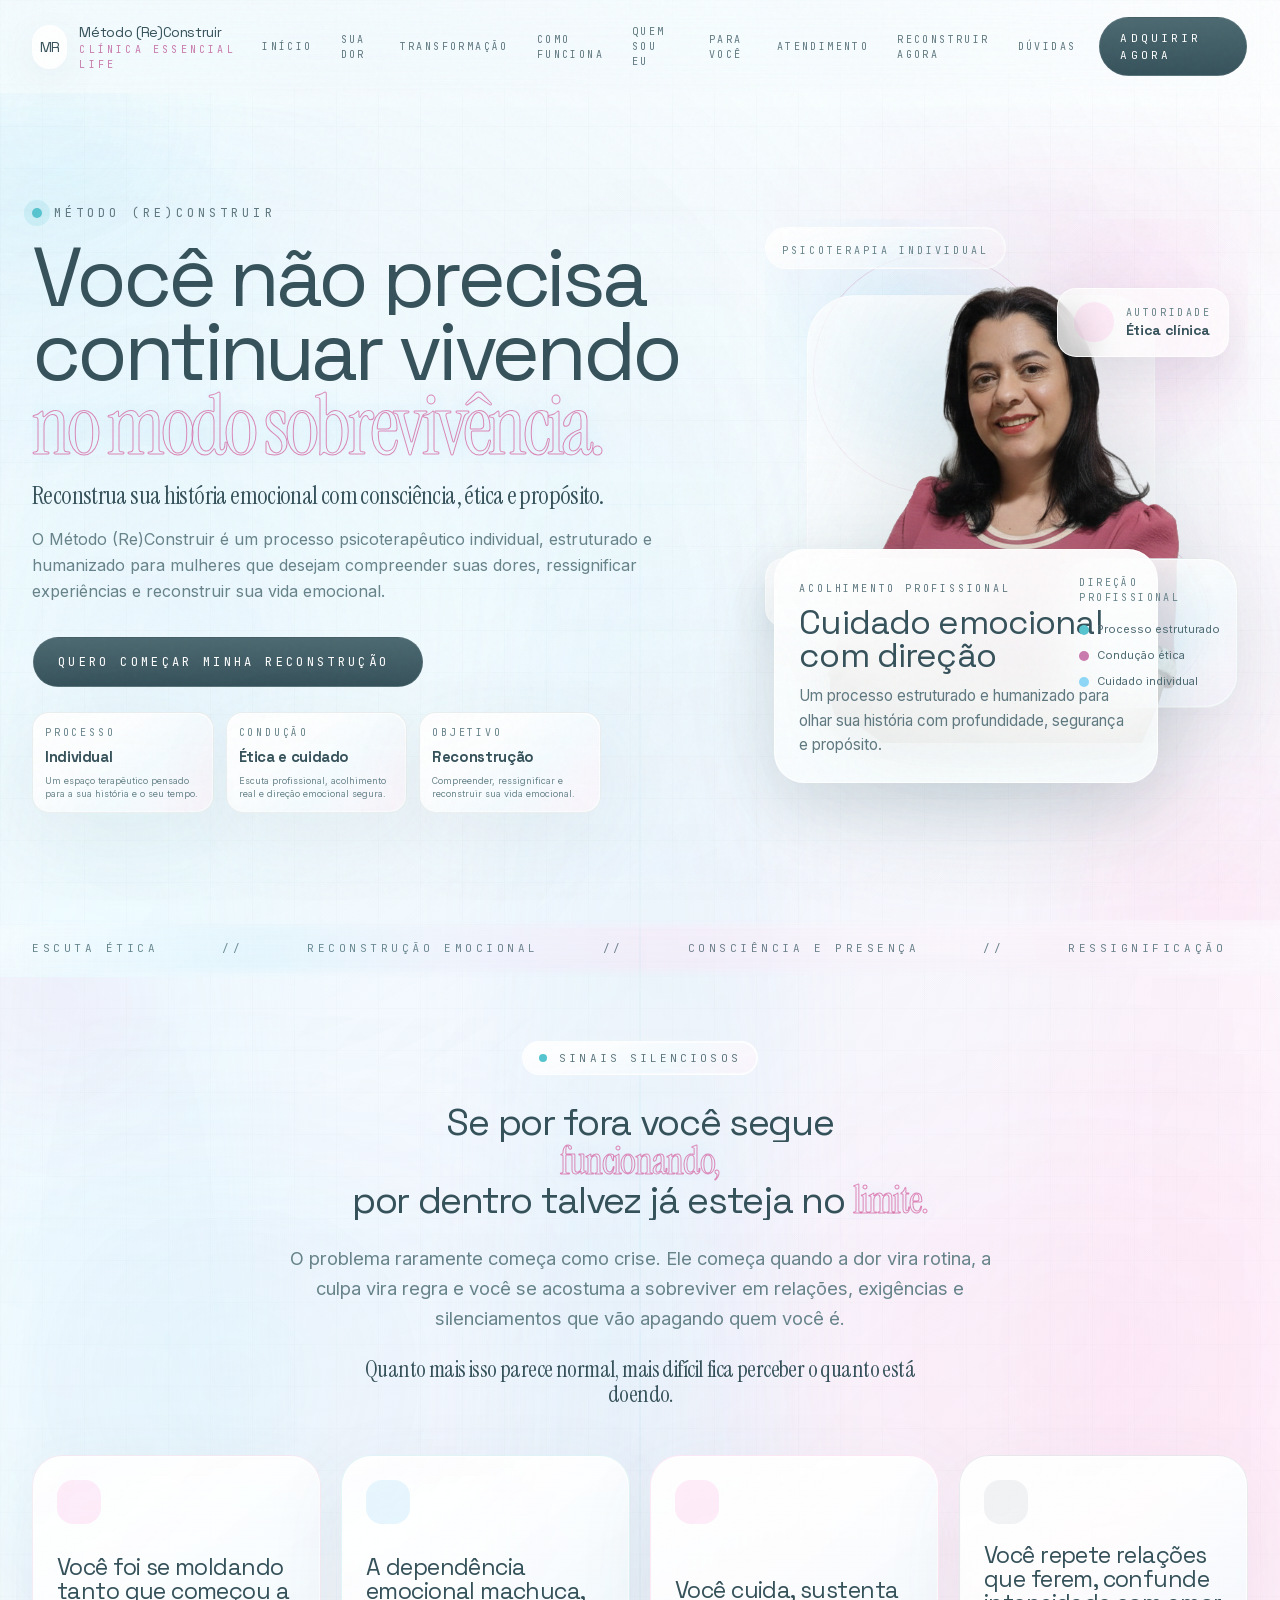
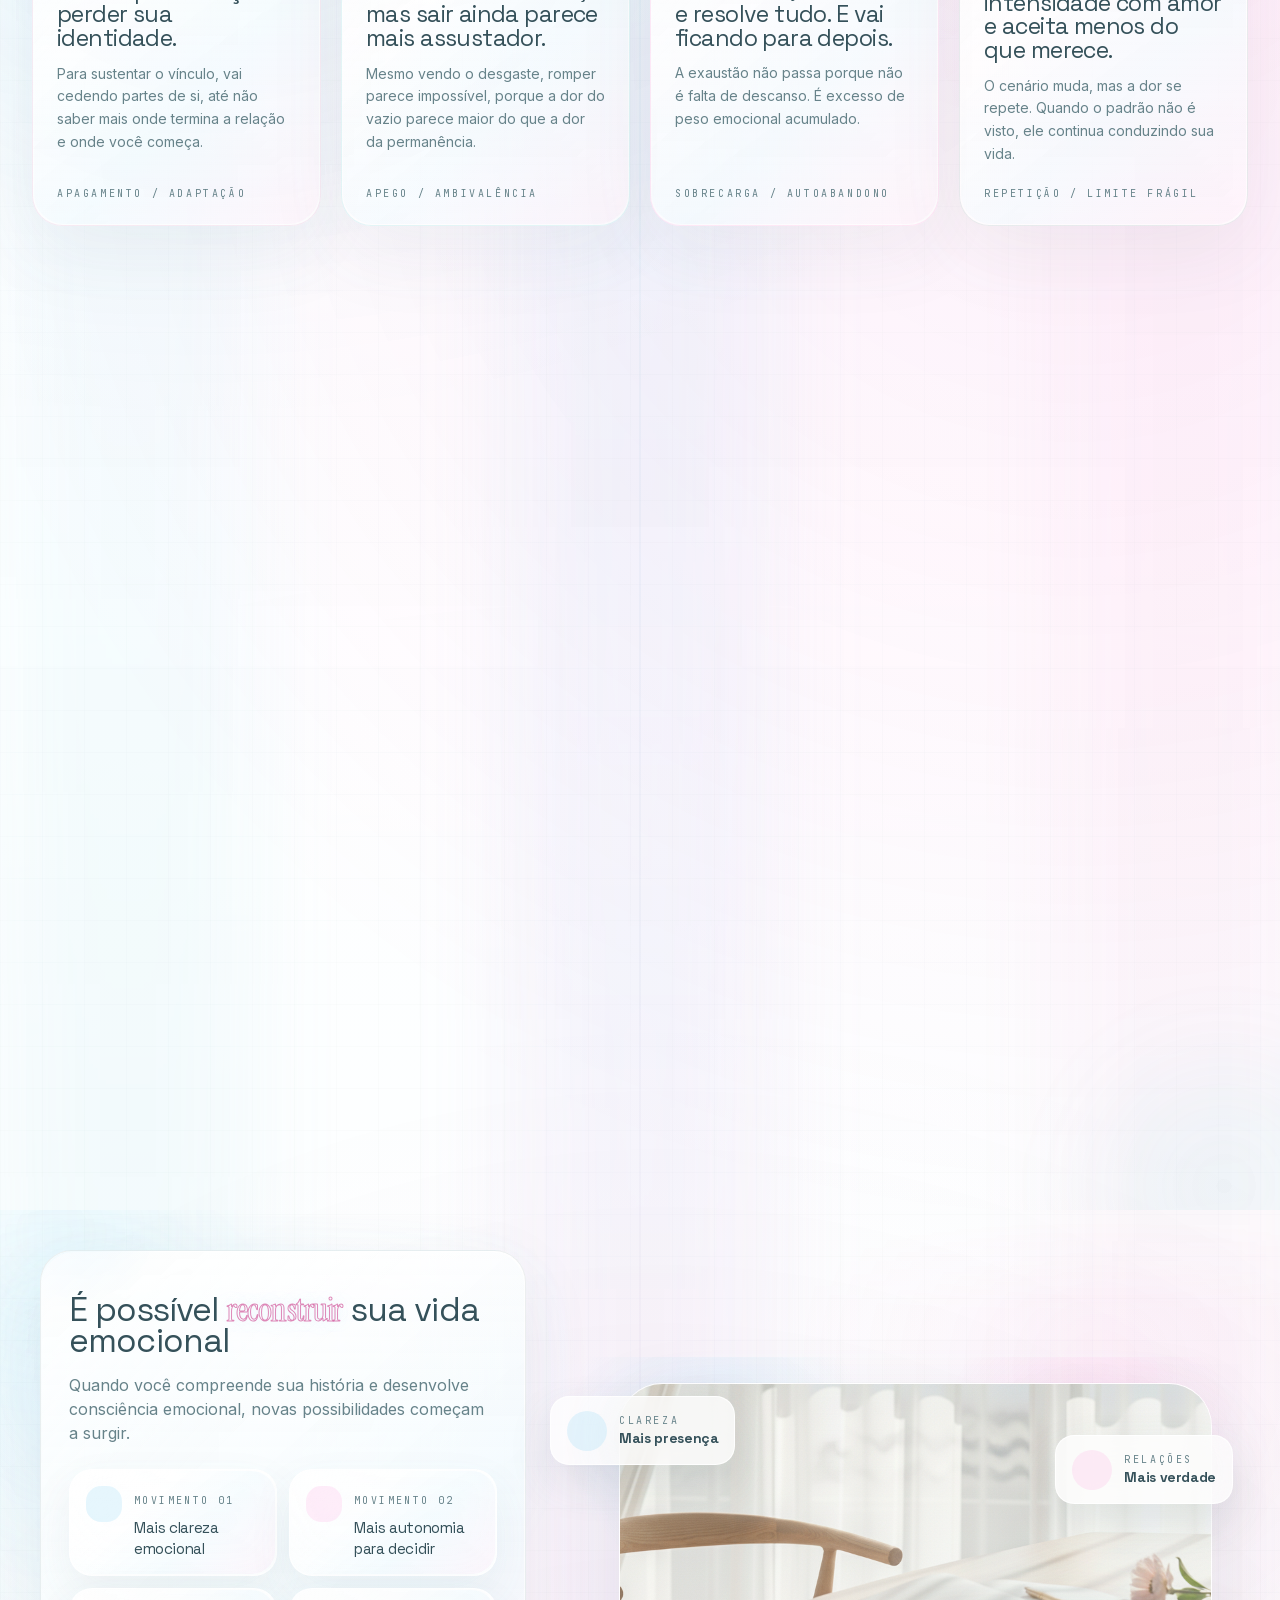
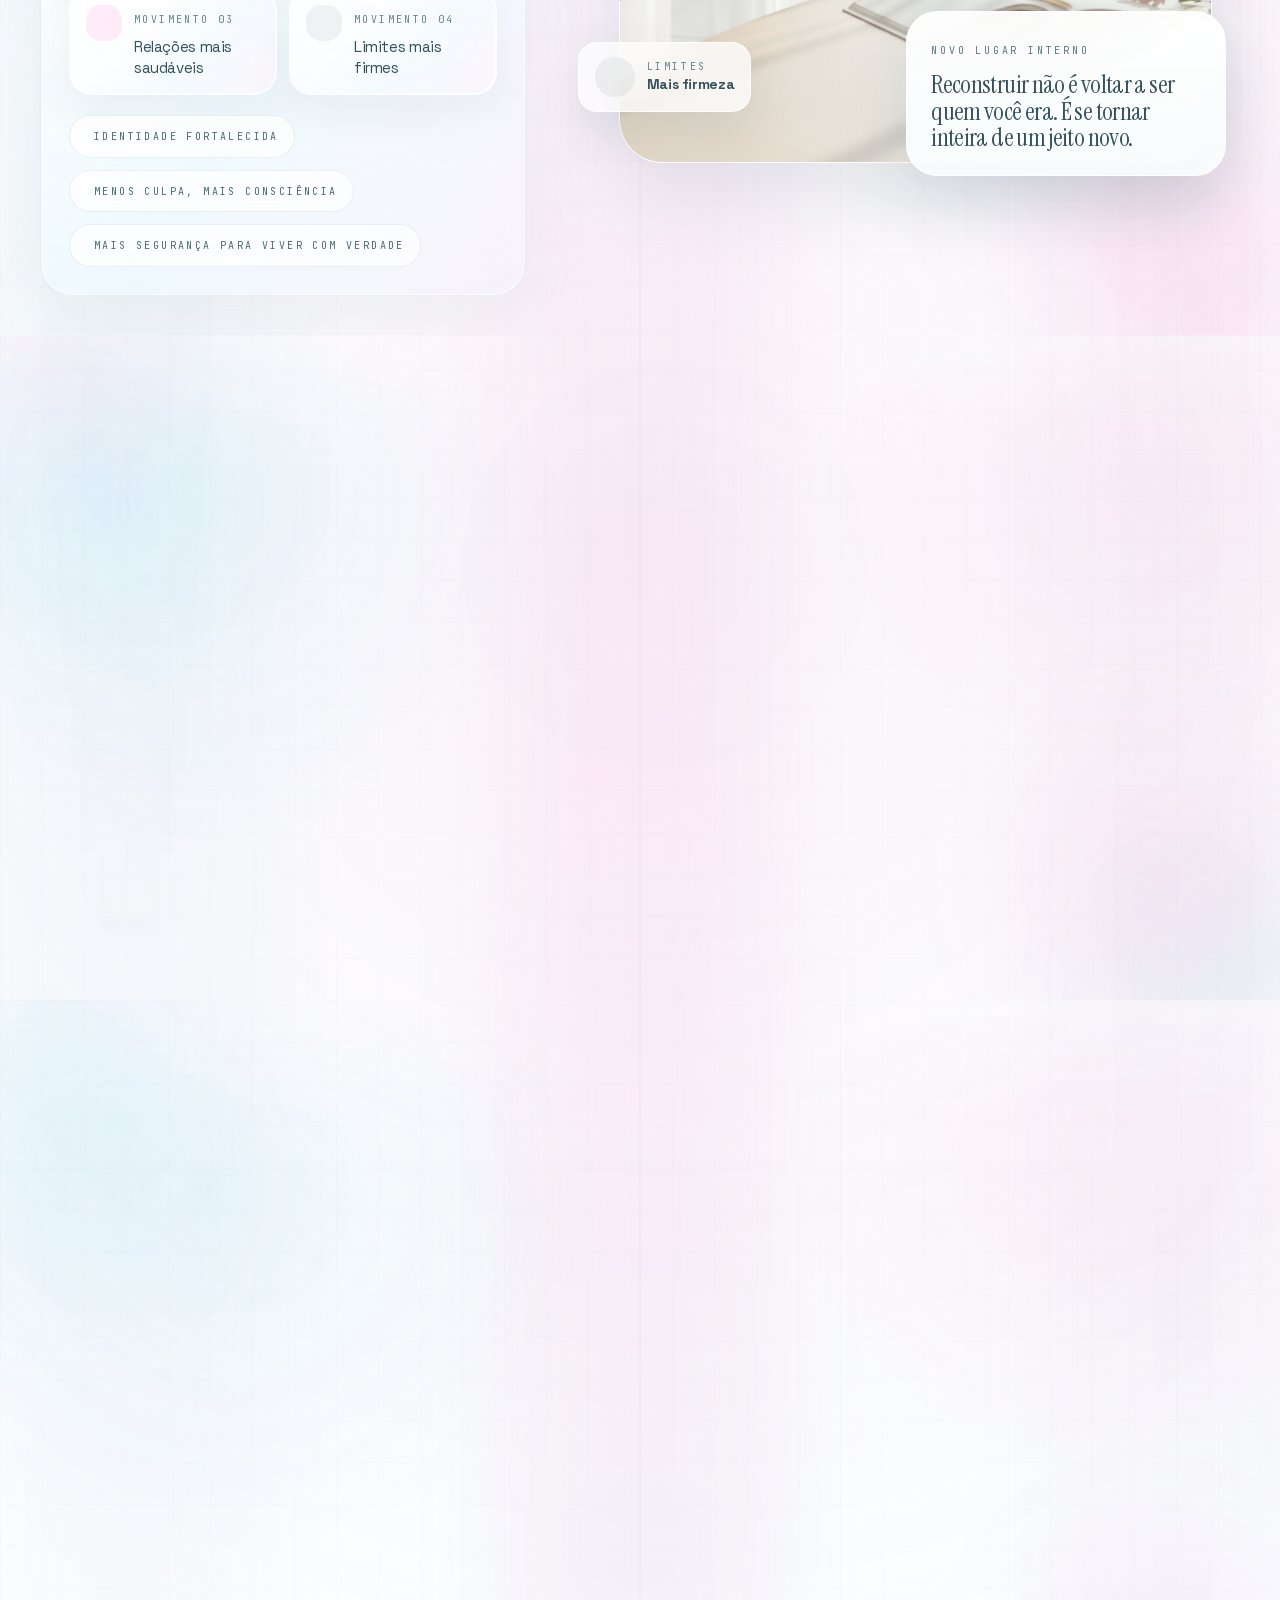
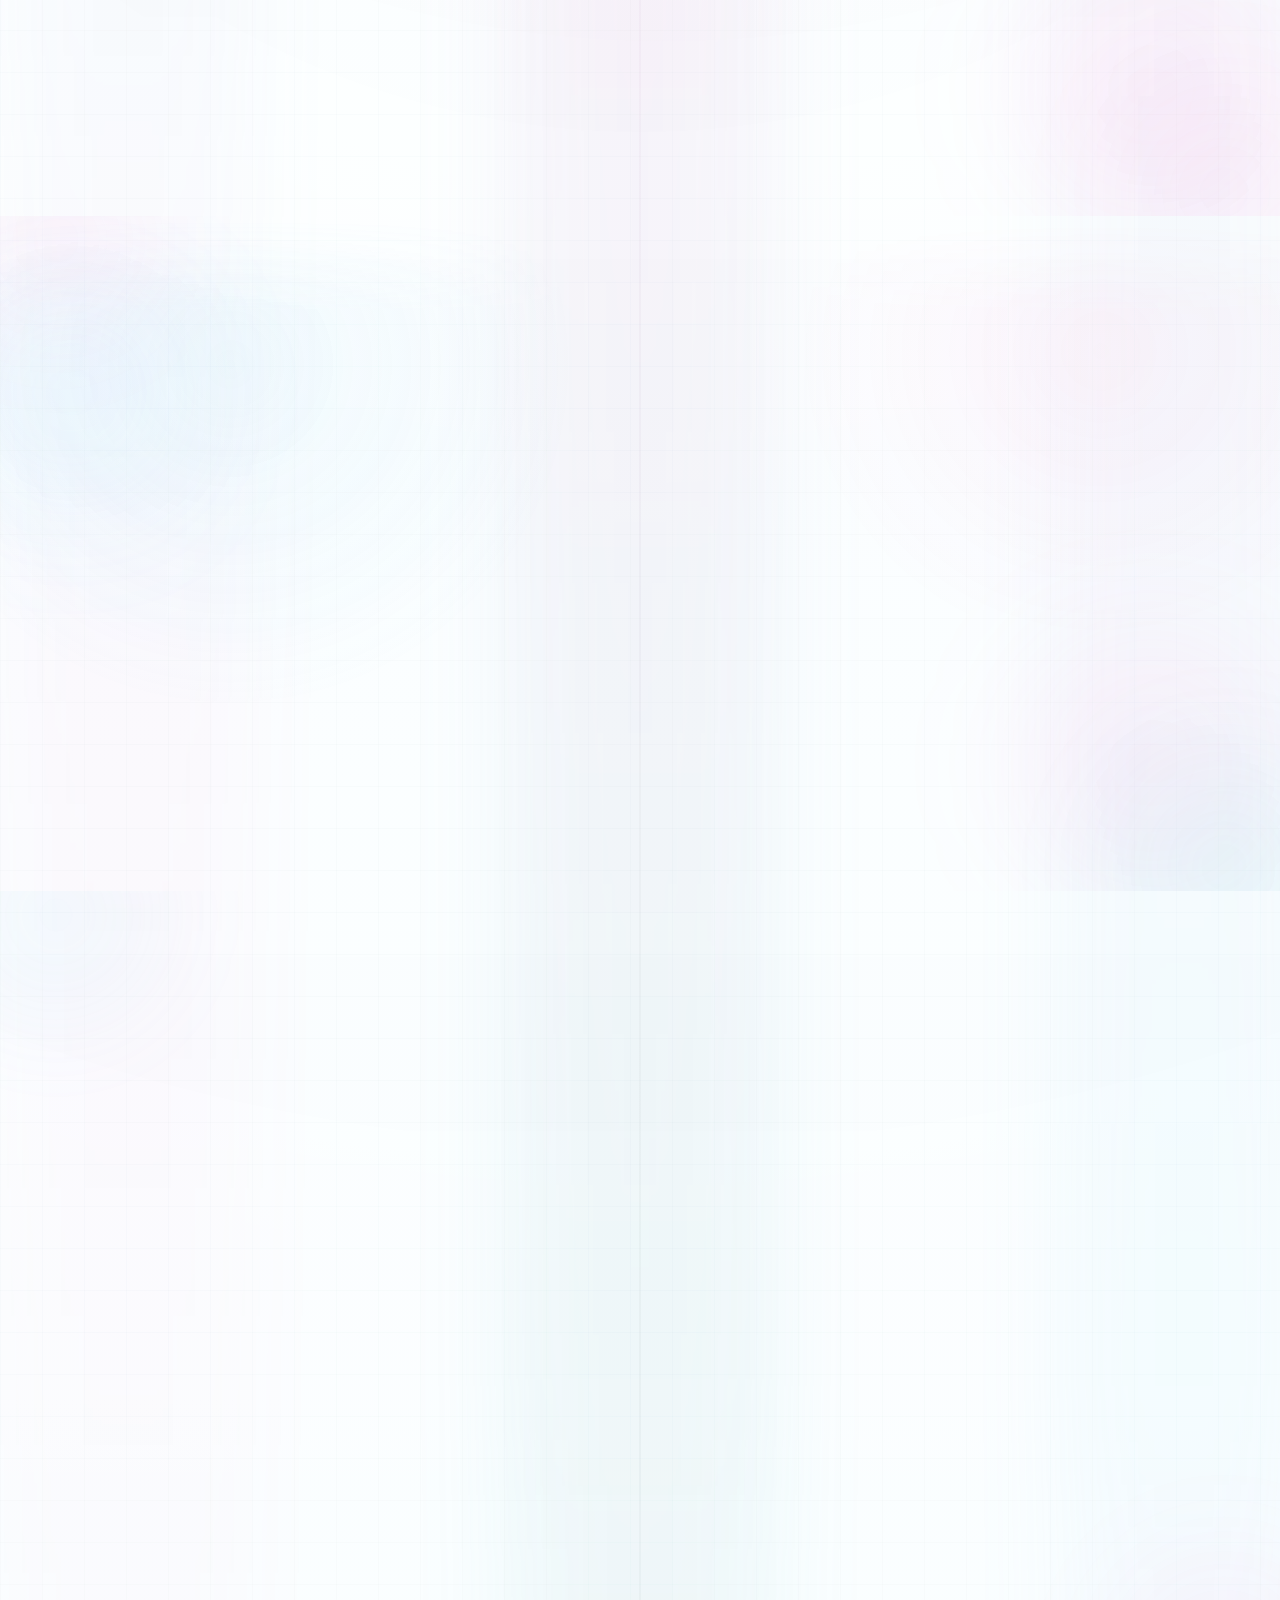
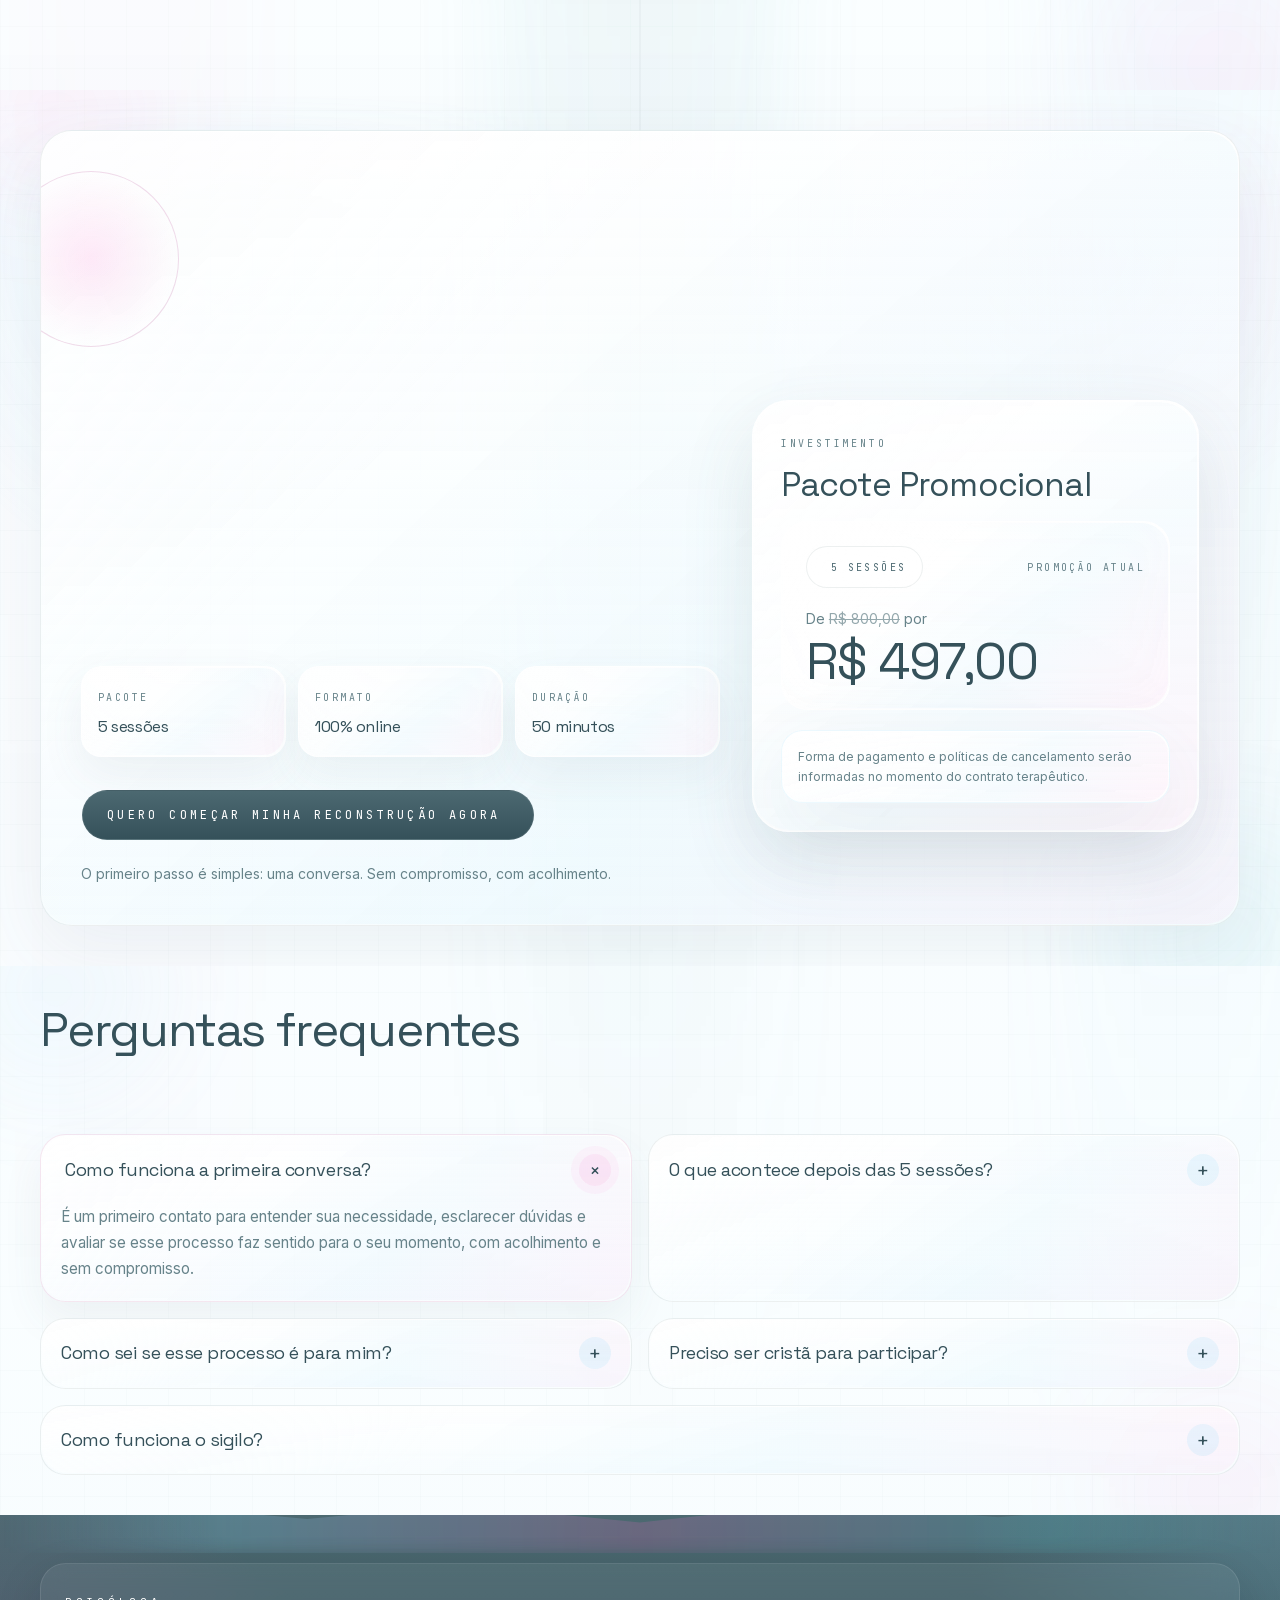
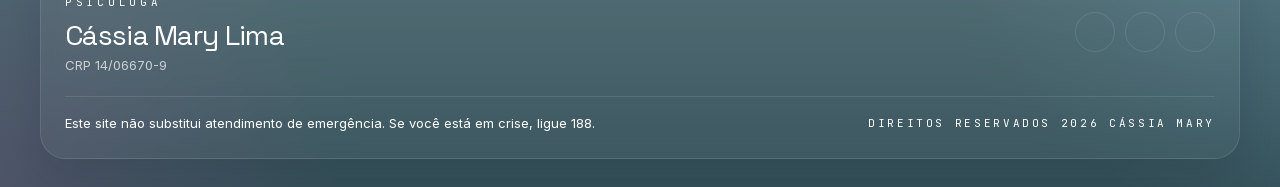
==== commit f5bd15bf: "ajustar o footer" ====
--- a/index.html
+++ b/index.html
@@ -1142,11 +1142,6 @@
                                 </a>
                             </div>
 
-                            <div class="flex flex-wrap items-center gap-x-5 gap-y-2 text-[13px] leading-relaxed text-white/72">
-                                <a href="#" class="focus-ring-target transition-colors hover:text-white">Instagram</a>
-                                <a href="#" class="focus-ring-target transition-colors hover:text-white">Privacidade</a>
-                                <a href="#cta-final" class="focus-ring-target transition-colors hover:text-white">Contato</a>
-                            </div>
                         </div>
                     </div>
 
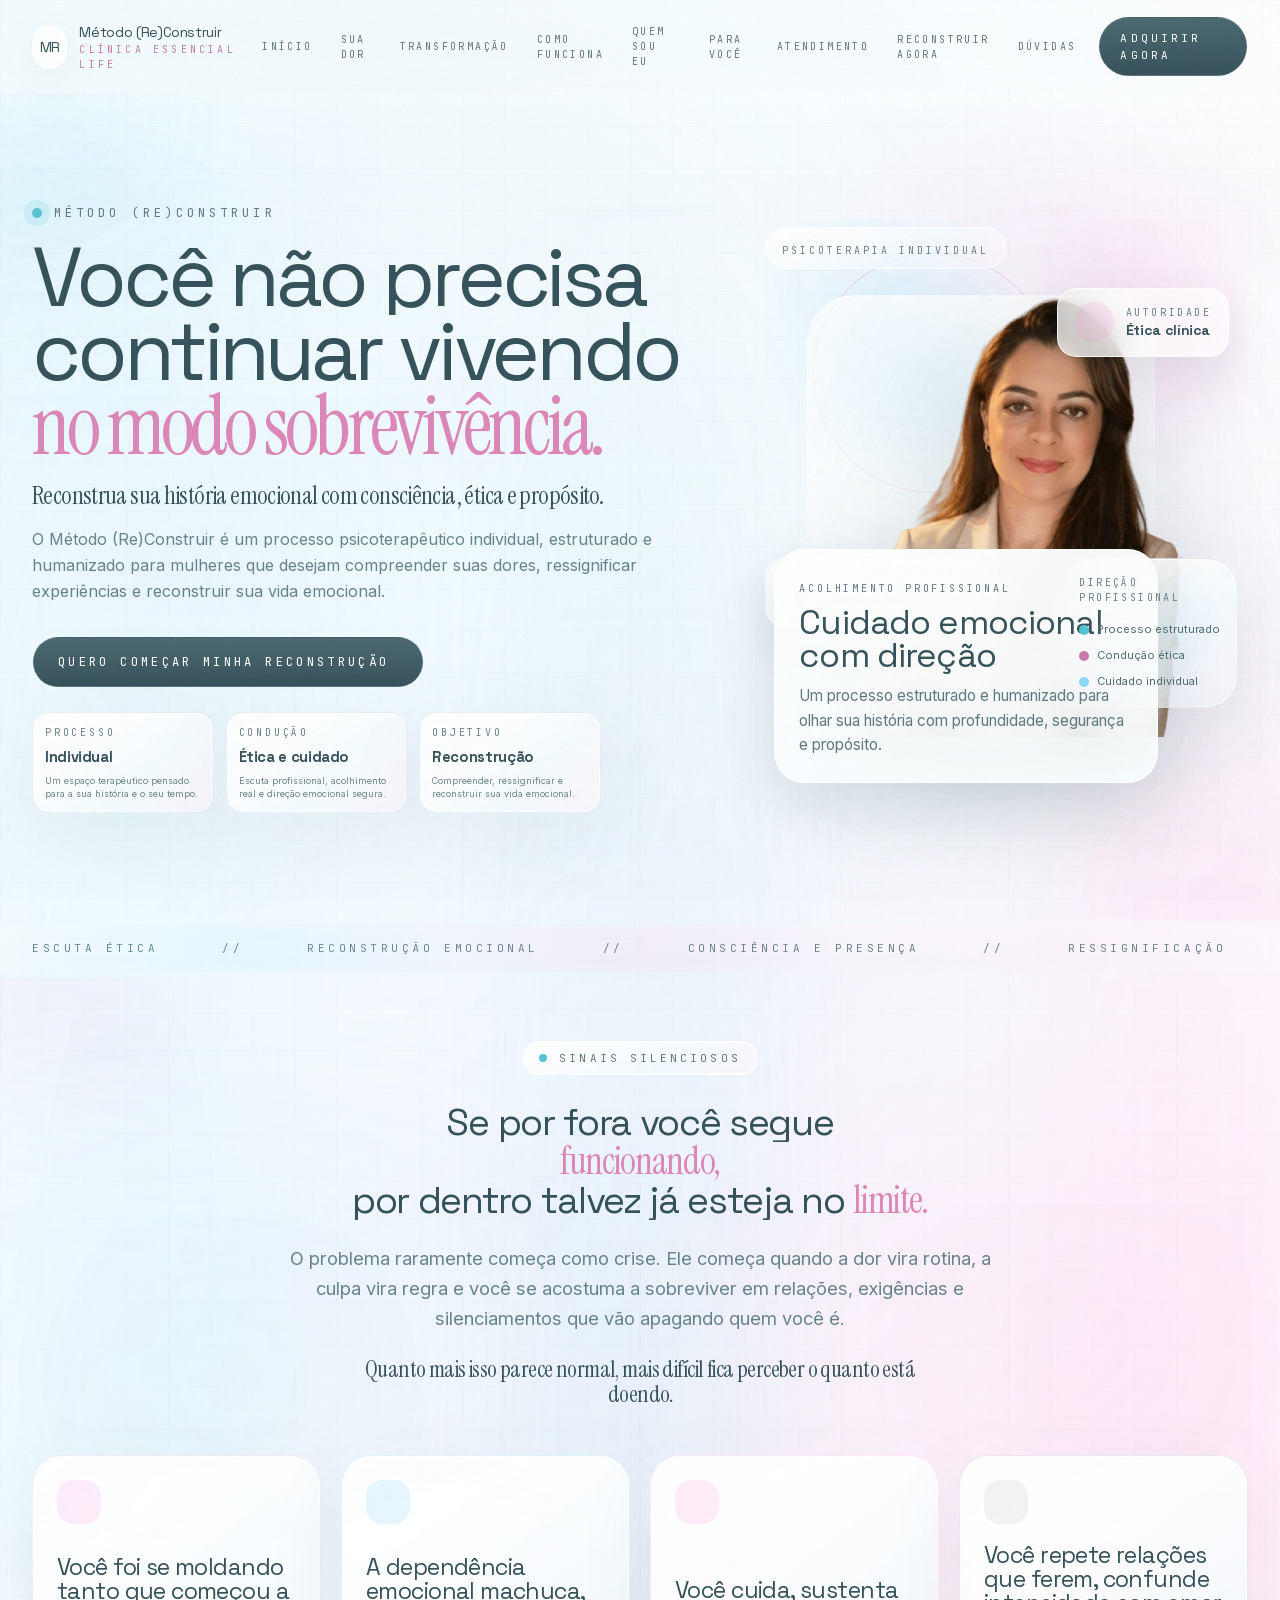
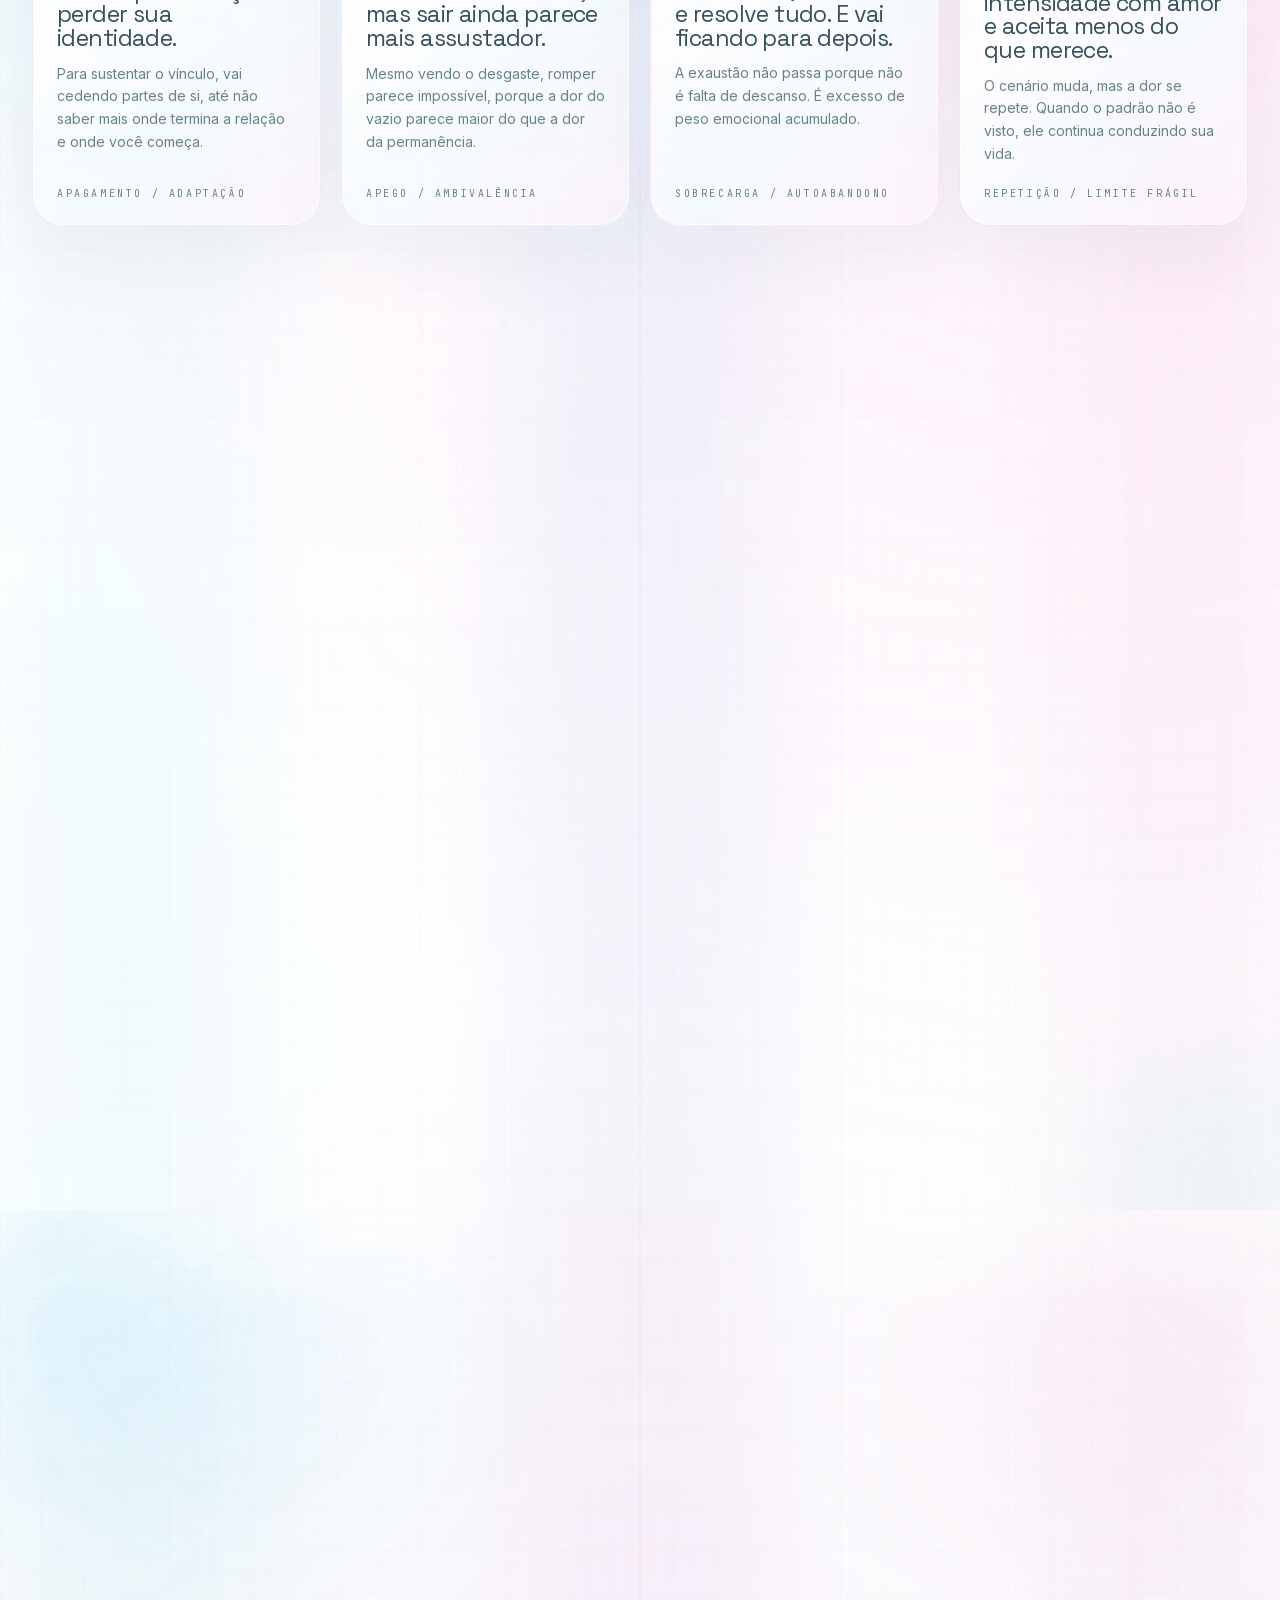
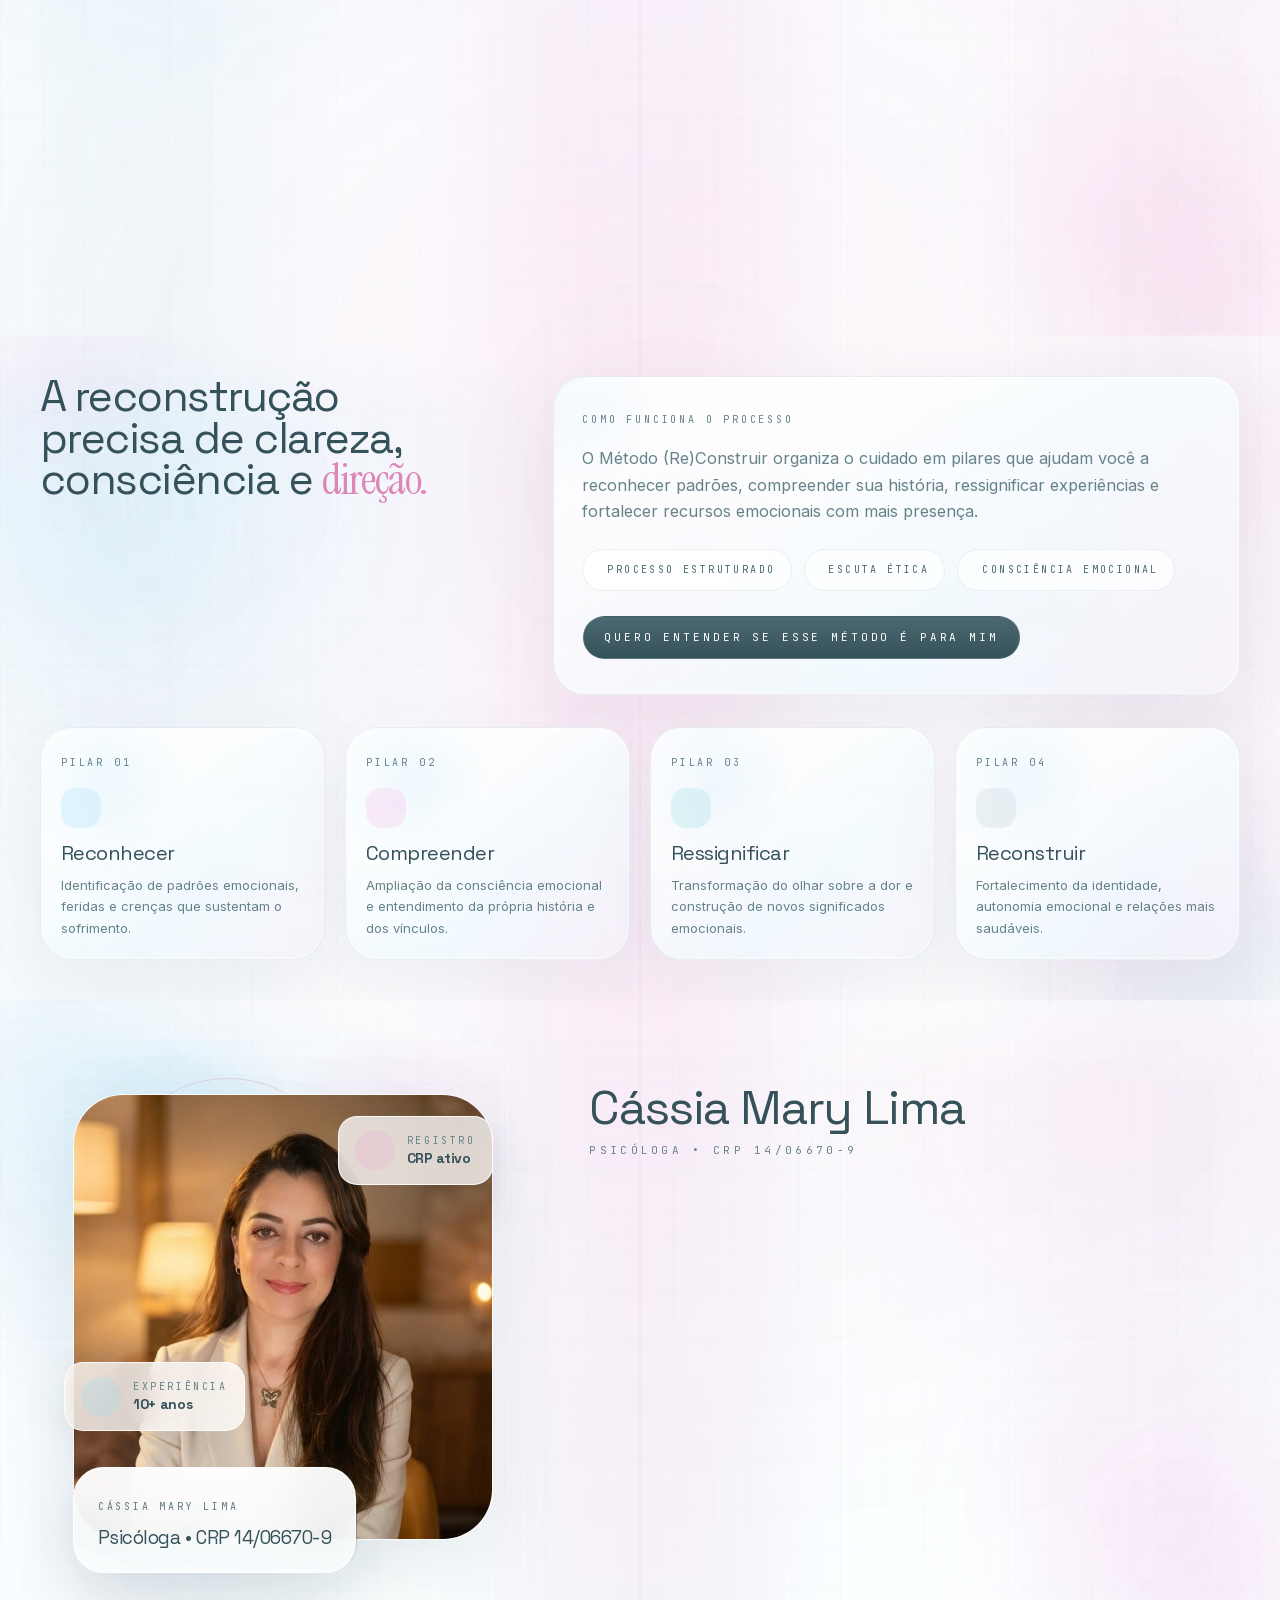
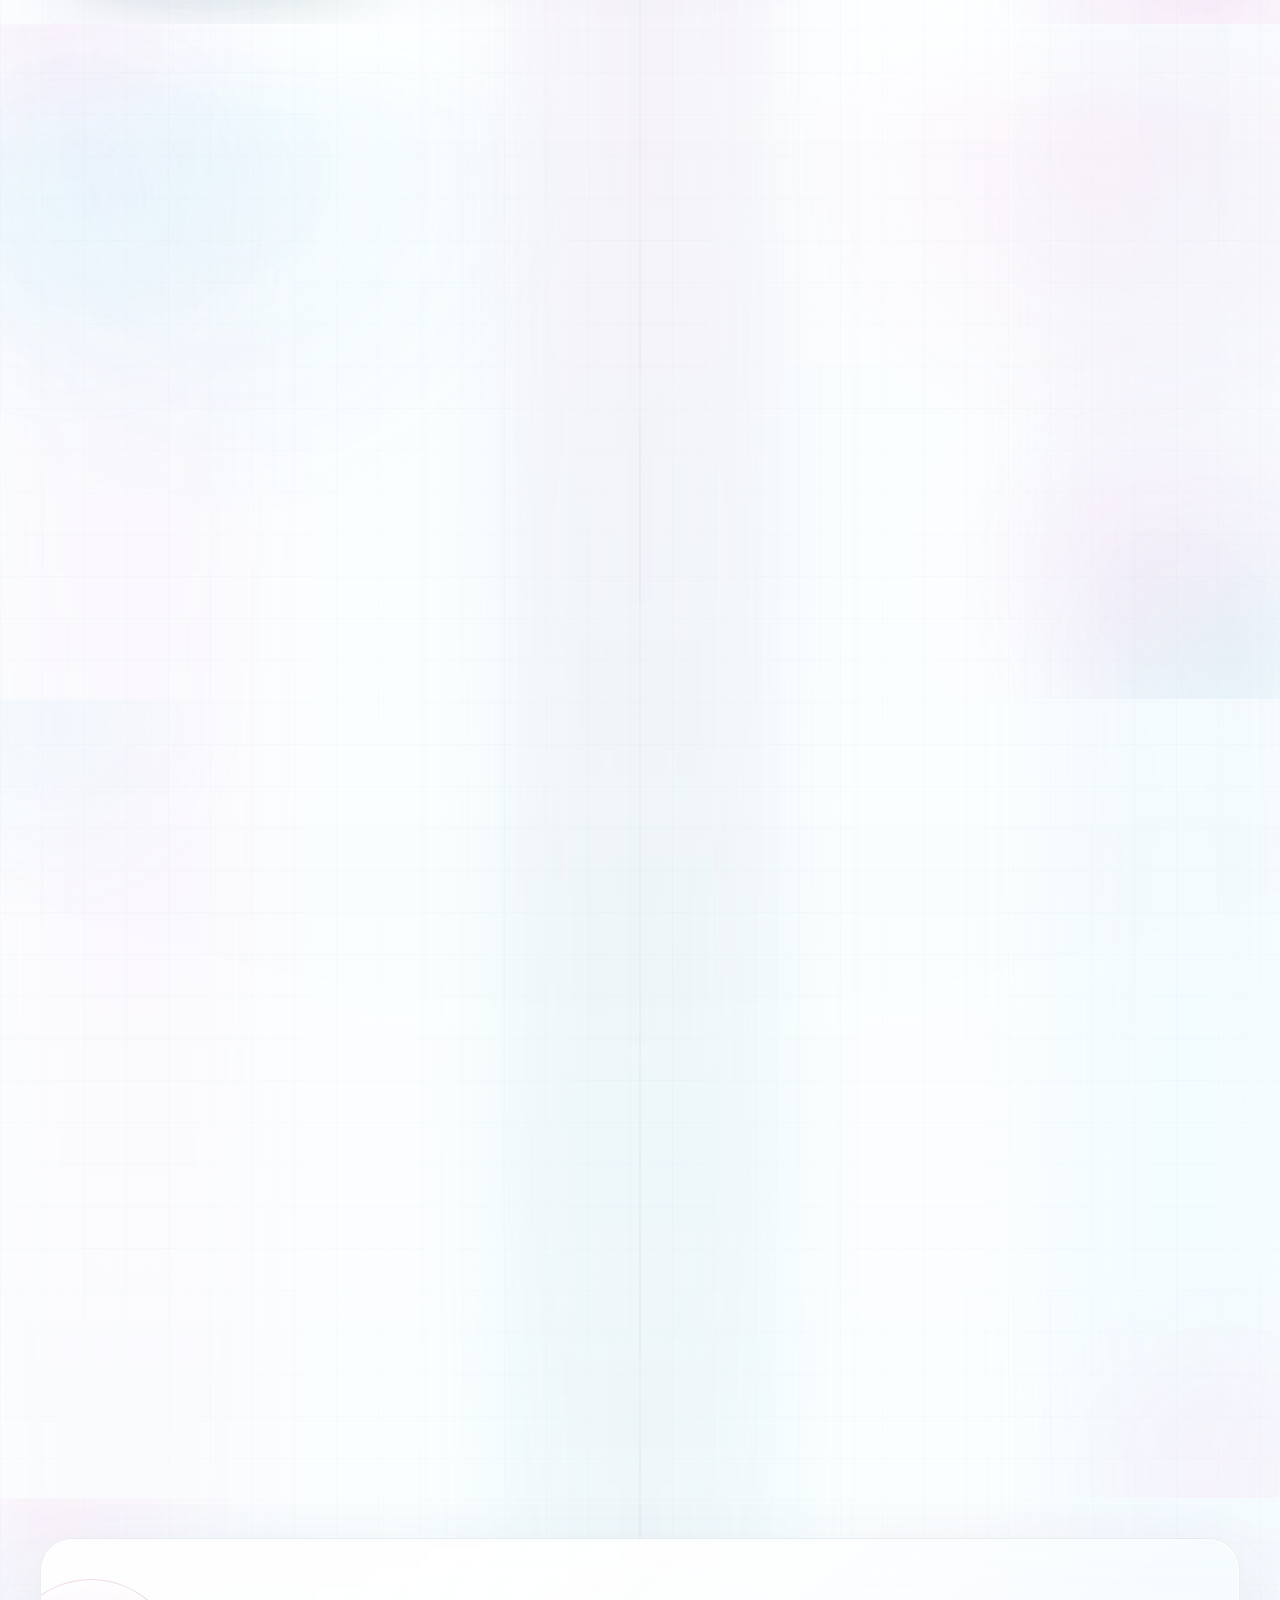
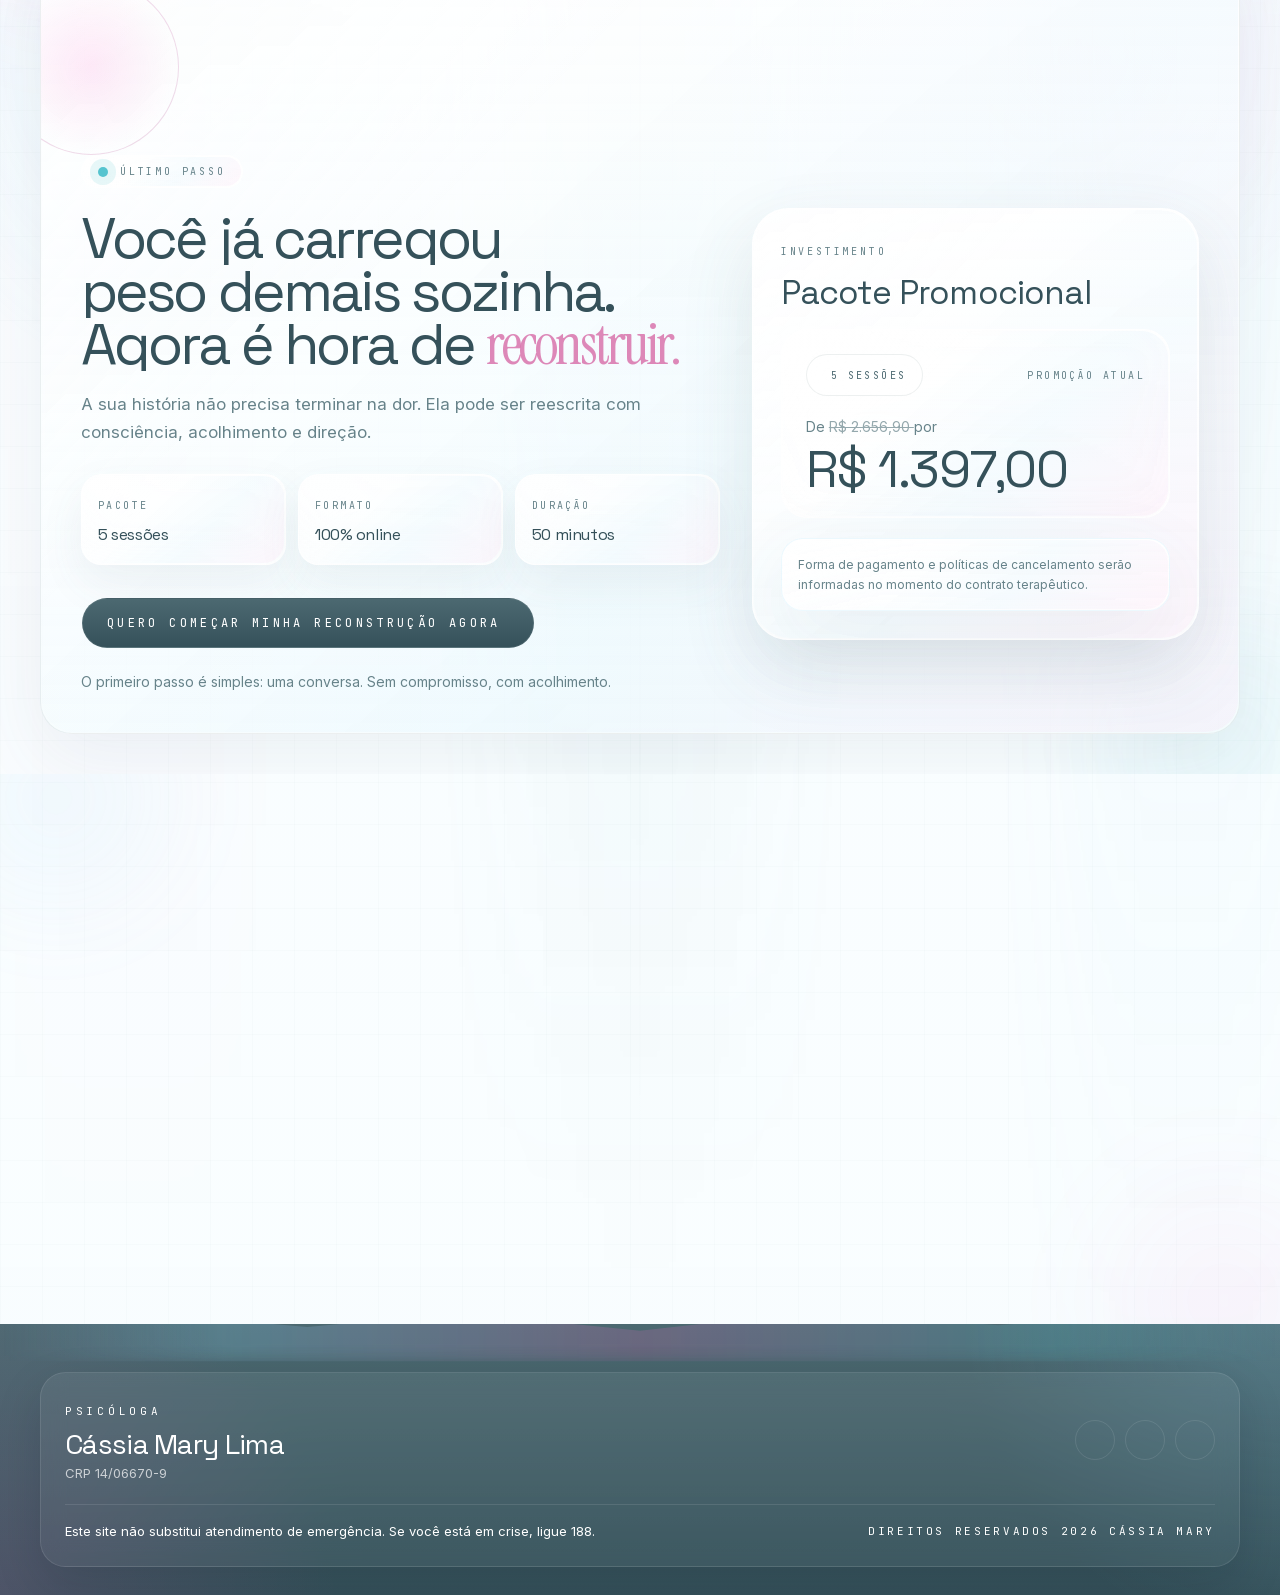
==== commit 09ac38d8: "Implement code changes to enhance functionality and improve performance" ====
--- a/index.html
+++ b/index.html
@@ -1,1165 +1,2573 @@
-﻿<!DOCTYPE html>
+﻿<!doctype html>
 <html class="scroll-smooth" lang="pt-BR">
-
-<head>
+  <head>
     <meta charset="utf-8" />
     <meta content="width=device-width, initial-scale=1.0" name="viewport" />
     <title>Método (Re)Construir</title>
     <script src="assets/templates/digital-architect.aura.build/assets/resource_3fa48481346f.js"></script>
     <script src="assets/templates/digital-architect.aura.build/assets/iconify-icon_d39ffc6e4c56.js"></script>
-    <link href="assets/templates/digital-architect.aura.build/assets/css2_19fd9cc6b396.css" rel="stylesheet" />
-    <link href="assets/templates/animations-gemini/assets/css2_8e191ef32247.css" rel="stylesheet" />
-    <link href="assets/templates/animations-gemini/assets/css2_2b2d87bc82d8.css" rel="stylesheet" />
-    <link href="assets/templates/animations-gemini2/assets/css2_604c95cc5779.css" rel="stylesheet" />
+    <link
+      href="assets/templates/digital-architect.aura.build/assets/css2_19fd9cc6b396.css"
+      rel="stylesheet"
+    />
+    <link
+      href="assets/templates/animations-gemini/assets/css2_8e191ef32247.css"
+      rel="stylesheet"
+    />
+    <link
+      href="assets/templates/animations-gemini/assets/css2_2b2d87bc82d8.css"
+      rel="stylesheet"
+    />
+    <link
+      href="assets/templates/animations-gemini2/assets/css2_604c95cc5779.css"
+      rel="stylesheet"
+    />
 
     <script src="assets/js/shared/tailwind-config.js"></script>
     <link href="assets/css/shared/blossom-core.css" rel="stylesheet" />
     <link href="assets/css/pages/home.css" rel="stylesheet" />
-</head>
-
-<body class="antialiased min-h-screen selection:bg-[#4C6971] selection:text-white">
+  </head>
+
+  <body
+    class="antialiased min-h-screen selection:bg-[#4C6971] selection:text-white"
+  >
     <div class="noise"></div>
 
-    <div class="page-shell w-full bg-white/55 backdrop-blur-sm relative min-h-screen">
-        <div class="absolute inset-0 bg-grid opacity-40 pointer-events-none"></div>
-        <div class="page-flow page-flow-left" aria-hidden="true"></div>
-        <div class="page-flow page-flow-center" aria-hidden="true"></div>
-        <div class="page-flow page-flow-right" aria-hidden="true"></div>
-
-        <header class="sticky top-0 z-50 bg-white/76 backdrop-blur-xl">
-            <div class="px-6 md:px-8 py-4 flex items-center justify-between gap-4">
-                <div class="flex items-center gap-3">
-                    <div class="w-11 h-11 rounded-[1.35rem] border border-white/80 bg-white/90 flex items-center justify-center shadow-[0_12px_40px_rgba(76,105,113,0.08)]">
-                        <span class="text-sm font-display tracking-tight text-[#35515A]">MR</span>
+    <div
+      class="page-shell w-full bg-white/55 backdrop-blur-sm relative min-h-screen"
+    >
+      <div
+        class="absolute inset-0 bg-grid opacity-40 pointer-events-none"
+      ></div>
+      <div class="page-flow page-flow-left" aria-hidden="true"></div>
+      <div class="page-flow page-flow-center" aria-hidden="true"></div>
+      <div class="page-flow page-flow-right" aria-hidden="true"></div>
+
+      <header class="sticky top-0 z-50 bg-white/76 backdrop-blur-xl">
+        <div class="px-6 md:px-8 py-4 flex items-center justify-between gap-4">
+          <div class="flex items-center gap-3">
+            <div
+              class="w-11 h-11 rounded-[1.35rem] border border-white/80 bg-white/90 flex items-center justify-center shadow-[0_12px_40px_rgba(76,105,113,0.08)]"
+            >
+              <span class="text-sm font-display tracking-tight text-[#35515A]"
+                >MR</span
+              >
+            </div>
+            <div>
+              <span
+                class="block text-sm font-display tracking-tight text-[#35515A]"
+                >Método (Re)Construir</span
+              >
+              <span
+                class="block text-[10px] font-mono uppercase tracking-[0.32em] text-[#CA7AAE]"
+                >Clínica Essencial Life</span
+              >
+            </div>
+          </div>
+
+          <nav
+            class="hidden lg:flex items-center gap-4 text-[10px] font-mono uppercase tracking-[0.24em] text-[#5F7880]"
+          >
+            <a
+              href="#hero"
+              class="focus-ring-target rounded-full px-1.5 py-1 hover:text-[#35515A] transition-colors"
+              >Início</a
+            >
+            <a
+              href="#problema"
+              class="focus-ring-target rounded-full px-1.5 py-1 hover:text-[#35515A] transition-colors"
+              >Sua dor</a
+            >
+            <a
+              href="#transformacao"
+              class="focus-ring-target rounded-full px-1.5 py-1 hover:text-[#35515A] transition-colors"
+              >Transformação</a
+            >
+            <a
+              href="#metodo"
+              class="focus-ring-target rounded-full px-1.5 py-1 hover:text-[#35515A] transition-colors"
+              >Como funciona</a
+            >
+            <a
+              href="#autoridade"
+              class="focus-ring-target rounded-full px-1.5 py-1 hover:text-[#35515A] transition-colors"
+              >Quem sou eu</a
+            >
+            <a
+              href="#para-quem-e"
+              class="focus-ring-target rounded-full px-1.5 py-1 hover:text-[#35515A] transition-colors"
+              >Para você</a
+            >
+            <a
+              href="#formatos"
+              class="focus-ring-target rounded-full px-1.5 py-1 hover:text-[#35515A] transition-colors"
+              >Atendimento</a
+            >
+            <a
+              href="#cta-final"
+              class="focus-ring-target rounded-full px-1.5 py-1 hover:text-[#35515A] transition-colors"
+              >Reconstruir agora</a
+            >
+            <a
+              href="#faq"
+              class="focus-ring-target rounded-full px-1.5 py-1 hover:text-[#35515A] transition-colors"
+              >Dúvidas</a
+            >
+          </nav>
+
+          <a
+            href="#cta-final"
+            class="btn-beam focus-ring-target px-[1px] py-[1px] rounded-full"
+            data-magnetic
+          >
+            <span
+              class="btn-beam-content px-5 py-3 rounded-full text-[11px] font-mono uppercase tracking-[0.28em]"
+              >Adquirir Agora</span
+            >
+          </a>
+        </div>
+      </header>
+
+      <main class="story-main relative z-10">
+        <!-- SECTION: hero -->
+        <section
+          class="bloom-section relative min-h-[calc(100svh-73px)] overflow-hidden"
+          id="hero"
+        >
+          <div
+            class="section-backdrop absolute inset-0 bg-[radial-gradient(circle_at_top_left,_rgba(141,215,247,0.22),_transparent_26%),radial-gradient(circle_at_82%_14%,_rgba(255,104,200,0.1),_transparent_24%)]"
+          ></div>
+          <div
+            class="petal petal-cyan left-[7%] top-[6%]"
+            style="animation-duration: 18s; animation-delay: -2s"
+          ></div>
+          <div
+            class="petal petal-pink left-[18%] top-[10%]"
+            style="animation-duration: 14s; animation-delay: -5s"
+          ></div>
+          <div
+            class="petal petal-sky left-[72%] top-[8%]"
+            style="animation-duration: 16s; animation-delay: -7s"
+          ></div>
+          <div
+            class="petal petal-pink left-[84%] top-[14%]"
+            style="animation-duration: 18s; animation-delay: -10s"
+          ></div>
+          <div
+            class="petal petal-cyan left-[58%] top-[3%]"
+            style="animation-duration: 15s; animation-delay: -4s"
+          ></div>
+
+          <div
+            class="relative z-10 px-6 md:px-8 py-6 md:py-8 lg:py-10 grid grid-cols-1 lg:grid-cols-12 gap-8 lg:gap-10 items-center min-h-[calc(100svh-73px)]"
+          >
+            <div class="lg:col-span-7">
+              <div
+                class="inline-flex items-center gap-3 mb-5 reveal-up delay-100"
+              >
+                <span
+                  class="w-2.5 h-2.5 rounded-full bg-[#56C4CF] shadow-[0_0_0_8px_rgba(86,196,207,0.16)]"
+                ></span>
+                <span
+                  class="text-[11px] md:text-xs font-mono uppercase tracking-[0.34em] text-[#5F7880]"
+                  >Método (Re)Construir</span
+                >
+              </div>
+
+              <h1
+                class="reveal font-display text-[2.7rem] sm:text-[3.35rem] md:text-[4.35rem] lg:text-[5.15rem] leading-[0.9] tracking-[-0.05em] text-[#35515A] mb-5"
+                id="hero-title"
+              >
+                <span class="text-reveal-wrapper block"
+                  ><span class="text-reveal-content"
+                    >Você não precisa</span
+                  ></span
+                >
+                <span class="text-reveal-wrapper block"
+                  ><span class="text-reveal-content delay-100"
+                    >continuar vivendo</span
+                  ></span
+                >
+                <span class="text-reveal-wrapper block"
+                  ><span
+                    class="text-reveal-content delay-200 font-editorial text-outline"
+                    >no modo sobrevivência.</span
+                  ></span
+                >
+              </h1>
+
+              <p
+                class="text-[1.2rem] md:text-[1.55rem] leading-[1.08] font-editorial tracking-tight text-[#35515A] max-w-2xl reveal-up delay-100"
+              >
+                Reconstrua sua história emocional com consciência, ética e
+                propósito.
+              </p>
+
+              <p
+                class="mt-4 text-base md:text-[1rem] leading-relaxed text-[#67838A] max-w-2xl reveal-up delay-200"
+              >
+                O Método (Re)Construir é um processo psicoterapêutico
+                individual, estruturado e humanizado para mulheres que desejam
+                compreender suas dores, ressignificar experiências e reconstruir
+                sua vida emocional.
+              </p>
+
+              <div
+                class="mt-6 md:mt-8 flex flex-wrap gap-4 reveal-up delay-200"
+              >
+                <a
+                  href="#cta-final"
+                  class="btn-beam focus-ring-target px-[1px] py-[1px] rounded-full"
+                  data-magnetic
+                >
+                  <span
+                    class="btn-beam-content px-6 py-4 rounded-full text-xs font-mono uppercase tracking-[0.28em] gap-2"
+                  >
+                    Quero começar minha reconstrução
+                    <iconify-icon
+                      icon="solar:arrow-right-linear"
+                      class="text-base"
+                    ></iconify-icon>
+                  </span>
+                </a>
+              </div>
+
+              <div
+                class="mt-6 grid grid-cols-1 gap-3 reveal-up delay-200 sm:inline-grid sm:w-fit sm:max-w-full sm:grid-cols-[repeat(3,minmax(0,11.35rem))]"
+              >
+                <div
+                  class="soft-panel rounded-[1.05rem] border border-[rgba(76,105,113,0.1)] px-3 py-3"
+                >
+                  <span
+                    class="block text-[10px] font-mono uppercase tracking-[0.28em] text-[#67838A]"
+                    >processo</span
+                  >
+                  <strong
+                    class="mt-1.5 block text-[0.92rem] font-display tracking-tight text-[#35515A]"
+                    >Individual</strong
+                  >
+                  <span
+                    class="mt-1.5 block text-[9px] leading-[1.45] text-[#67838A]"
+                    >Um espaço terapêutico pensado para a sua história e o seu
+                    tempo.</span
+                  >
+                </div>
+
+                <div
+                  class="soft-panel rounded-[1.05rem] border border-[rgba(76,105,113,0.1)] px-3 py-3"
+                >
+                  <span
+                    class="block text-[10px] font-mono uppercase tracking-[0.28em] text-[#67838A]"
+                    >condução</span
+                  >
+                  <strong
+                    class="mt-1.5 block text-[0.92rem] font-display tracking-tight text-[#35515A]"
+                    >Ética e cuidado</strong
+                  >
+                  <span
+                    class="mt-1.5 block text-[9px] leading-[1.45] text-[#67838A]"
+                    >Escuta profissional, acolhimento real e direção emocional
+                    segura.</span
+                  >
+                </div>
+
+                <div
+                  class="soft-panel rounded-[1.05rem] border border-[rgba(76,105,113,0.1)] px-3 py-3"
+                >
+                  <span
+                    class="block text-[10px] font-mono uppercase tracking-[0.28em] text-[#67838A]"
+                    >objetivo</span
+                  >
+                  <strong
+                    class="mt-1.5 block text-[0.92rem] font-display tracking-tight text-[#35515A]"
+                    >Reconstrução</strong
+                  >
+                  <span
+                    class="mt-1.5 block text-[9px] leading-[1.45] text-[#67838A]"
+                    >Compreender, ressignificar e reconstruir sua vida
+                    emocional.</span
+                  >
+                </div>
+              </div>
+            </div>
+
+            <div class="lg:col-span-5 relative">
+              <div
+                class="relative min-h-[30rem] sm:min-h-[33rem] lg:min-h-[36rem] reveal-up delay-200"
+              >
+                <div
+                  class="absolute inset-0 bg-[radial-gradient(circle_at_24%_18%,_rgba(141,215,247,0.2),_transparent_24%),radial-gradient(circle_at_78%_20%,_rgba(255,104,200,0.12),_transparent_24%)]"
+                ></div>
+                <div
+                  class="orbital-bloom w-[15rem] h-[15rem] top-[6%] left-[10%] bg-[radial-gradient(circle,_rgba(141,215,247,0.24),_transparent_72%)]"
+                ></div>
+                <div
+                  class="orbital-bloom w-[10rem] h-[10rem] bottom-[17%] right-[8%] bg-[radial-gradient(circle,_rgba(255,104,200,0.14),_transparent_72%)]"
+                  style="animation-delay: -1.6s"
+                ></div>
+
+                <div
+                  class="absolute top-2 left-0 px-4 py-2 rounded-full glass-panel border border-white/70"
+                >
+                  <span
+                    class="text-[10px] font-mono uppercase tracking-[0.3em] text-[#67838A]"
+                    >psicoterapia individual</span
+                  >
+                </div>
+
+                <div class="absolute inset-x-[2%] top-[10%] bottom-[9%]">
+                  <div
+                    class="absolute left-[7%] right-[18%] top-[4%] bottom-[18%] hidden md:block rounded-[3rem] border border-white/70 bg-[linear-gradient(180deg,rgba(255,255,255,0.82),rgba(255,255,255,0.24))] backdrop-blur-lg"
+                  ></div>
+                  <div
+                    class="absolute left-[14%] right-[9%] bottom-[5%] h-[12%] rounded-full bg-[radial-gradient(circle,_rgba(76,105,113,0.16),_transparent_72%)] blur-xl"
+                  ></div>
+                  <img
+                    src="assets/images/cassia.png"
+                    alt="Especialista do Método (Re)Construir"
+                    class="absolute inset-x-0 bottom-0 h-full w-full object-contain object-bottom animate-[floatSoft_8s_ease-in-out_infinite] drop-shadow-[0_34px_72px_rgba(76,105,113,0.24)]"
+                  />
+                </div>
+
+                <div
+                  class="floating-note top-[12%] right-[4%] hidden md:flex"
+                  style="animation-delay: -0.8s"
+                >
+                  <span
+                    class="w-10 h-10 rounded-full bg-[rgba(255,104,200,0.12)] flex items-center justify-center text-[#CA7AAE]"
+                  >
+                    <iconify-icon
+                      icon="solar:shield-check-linear"
+                      class="text-xl"
+                    ></iconify-icon>
+                  </span>
+                  <div>
+                    <span
+                      class="block text-[10px] font-mono uppercase tracking-[0.26em] text-[#67838A]"
+                      >autoridade</span
+                    >
+                    <strong
+                      class="block text-sm font-display tracking-tight text-[#35515A]"
+                      >Ética clínica</strong
+                    >
+                  </div>
+                </div>
+
+                <div
+                  class="floating-note bottom-[29%] left-0 hidden lg:flex"
+                  style="animation-delay: -2.2s"
+                >
+                  <span
+                    class="w-10 h-10 rounded-full bg-[rgba(141,215,247,0.22)] flex items-center justify-center text-[#35515A]"
+                  >
+                    <iconify-icon
+                      icon="solar:heart-angle-linear"
+                      class="text-xl"
+                    ></iconify-icon>
+                  </span>
+                  <div>
+                    <span
+                      class="block text-[10px] font-mono uppercase tracking-[0.26em] text-[#67838A]"
+                      >acolhimento</span
+                    >
+                    <strong
+                      class="block text-sm font-display tracking-tight text-[#35515A]"
+                      >Escuta humanizada</strong
+                    >
+                  </div>
+                </div>
+
+                <div
+                  class="absolute right-[2%] bottom-[15%] hidden md:block sales-panel p-4 w-[11rem]"
+                  style="animation: floatSoft 8.2s ease-in-out infinite"
+                >
+                  <span
+                    class="block text-[10px] font-mono uppercase tracking-[0.24em] text-[#67838A]"
+                    >direção profissional</span
+                  >
+                  <div class="mt-4 space-y-2">
+                    <div class="flex items-center gap-2">
+                      <span
+                        class="w-2.5 h-2.5 rounded-full bg-[#56C4CF]"
+                      ></span>
+                      <span class="text-[11px] leading-relaxed text-[#4C6971]"
+                        >Processo estruturado</span
+                      >
                     </div>
-                    <div>
-                        <span class="block text-sm font-display tracking-tight text-[#35515A]">Método (Re)Construir</span>
-                        <span class="block text-[10px] font-mono uppercase tracking-[0.32em] text-[#CA7AAE]">Clínica Essencial Life</span>
+                    <div class="flex items-center gap-2">
+                      <span
+                        class="w-2.5 h-2.5 rounded-full bg-[#CA7AAE]"
+                      ></span>
+                      <span class="text-[11px] leading-relaxed text-[#4C6971]"
+                        >Condução ética</span
+                      >
                     </div>
-                </div>
-
-                <nav class="hidden lg:flex items-center gap-4 text-[10px] font-mono uppercase tracking-[0.24em] text-[#5F7880]">
-                    <a href="#hero" class="focus-ring-target rounded-full px-1.5 py-1 hover:text-[#35515A] transition-colors">Início</a>
-                    <a href="#problema" class="focus-ring-target rounded-full px-1.5 py-1 hover:text-[#35515A] transition-colors">Sua dor</a>
-                    <a href="#transformacao" class="focus-ring-target rounded-full px-1.5 py-1 hover:text-[#35515A] transition-colors">Transformação</a>
-                    <a href="#metodo" class="focus-ring-target rounded-full px-1.5 py-1 hover:text-[#35515A] transition-colors">Como funciona</a>
-                    <a href="#autoridade" class="focus-ring-target rounded-full px-1.5 py-1 hover:text-[#35515A] transition-colors">Quem sou eu</a>
-                    <a href="#para-quem-e" class="focus-ring-target rounded-full px-1.5 py-1 hover:text-[#35515A] transition-colors">Para você</a>
-                    <a href="#formatos" class="focus-ring-target rounded-full px-1.5 py-1 hover:text-[#35515A] transition-colors">Atendimento</a>
-                    <a href="#cta-final" class="focus-ring-target rounded-full px-1.5 py-1 hover:text-[#35515A] transition-colors">Reconstruir agora</a>
-                    <a href="#faq" class="focus-ring-target rounded-full px-1.5 py-1 hover:text-[#35515A] transition-colors">Dúvidas</a>
-                </nav>
-
-                <a href="#cta-final" class="btn-beam focus-ring-target px-[1px] py-[1px] rounded-full" data-magnetic>
-                    <span class="btn-beam-content px-5 py-3 rounded-full text-[11px] font-mono uppercase tracking-[0.28em]">Adquirir Agora</span>
+                    <div class="flex items-center gap-2">
+                      <span
+                        class="w-2.5 h-2.5 rounded-full bg-[#8DD7F7]"
+                      ></span>
+                      <span class="text-[11px] leading-relaxed text-[#4C6971]"
+                        >Cuidado individual</span
+                      >
+                    </div>
+                  </div>
+                </div>
+
+                <div
+                  class="absolute bottom-0 left-0 right-[10%] md:left-[2%] md:right-auto md:bottom-[2%] md:max-w-[24rem]"
+                >
+                  <div
+                    class="absolute inset-0 rounded-[2rem] bg-[radial-gradient(circle_at_center,_rgba(141,215,247,0.18),_rgba(255,255,255,0.02)_58%,_transparent_76%)] blur-2xl"
+                  ></div>
+                  <div
+                    class="relative p-5 md:p-6 rounded-[1.9rem] bg-[linear-gradient(180deg,rgba(255,255,255,0.96),rgba(249,254,255,0.9))] border border-white/90 backdrop-blur-xl shadow-[0_26px_64px_rgba(76,105,113,0.16)]"
+                  >
+                    <span
+                      class="text-[10px] font-mono uppercase tracking-[0.28em] text-[#5F7880]"
+                      >acolhimento profissional</span
+                    >
+                    <h2
+                      class="mt-2 text-[1.9rem] md:text-[2.15rem] leading-[0.96] font-display tracking-tight text-[#35515A]"
+                    >
+                      Cuidado emocional com direção
+                    </h2>
+                    <p
+                      class="mt-3 text-[0.95rem] leading-relaxed text-[#5F7880]"
+                    >
+                      Um processo estruturado e humanizado para olhar sua
+                      história com profundidade, segurança e propósito.
+                    </p>
+                  </div>
+                </div>
+              </div>
+            </div>
+          </div>
+        </section>
+        <div class="story-band bg-white/72 overflow-hidden">
+          <div class="marquee-container py-5">
+            <div class="marquee-content">
+              <span
+                class="mx-8 text-[11px] font-mono uppercase tracking-[0.32em] text-[#67838A]"
+                >escuta ética</span
+              >
+              <span
+                class="mx-8 text-[11px] font-mono uppercase tracking-[0.32em] text-[#67838A]"
+                >//</span
+              >
+              <span
+                class="mx-8 text-[11px] font-mono uppercase tracking-[0.32em] text-[#67838A]"
+                >reconstrução emocional</span
+              >
+              <span
+                class="mx-8 text-[11px] font-mono uppercase tracking-[0.32em] text-[#67838A]"
+                >//</span
+              >
+              <span
+                class="mx-8 text-[11px] font-mono uppercase tracking-[0.32em] text-[#67838A]"
+                >consciência e presença</span
+              >
+              <span
+                class="mx-8 text-[11px] font-mono uppercase tracking-[0.32em] text-[#67838A]"
+                >//</span
+              >
+              <span
+                class="mx-8 text-[11px] font-mono uppercase tracking-[0.32em] text-[#67838A]"
+                >ressignificação</span
+              >
+              <span
+                class="mx-8 text-[11px] font-mono uppercase tracking-[0.32em] text-[#67838A]"
+                >//</span
+              >
+              <span
+                class="mx-8 text-[11px] font-mono uppercase tracking-[0.32em] text-[#67838A]"
+                >limites saudáveis</span
+              >
+              <span
+                class="mx-8 text-[11px] font-mono uppercase tracking-[0.32em] text-[#67838A]"
+                >//</span
+              >
+              <span
+                class="mx-8 text-[11px] font-mono uppercase tracking-[0.32em] text-[#67838A]"
+                >cuidado individual</span
+              >
+              <span
+                class="mx-8 text-[11px] font-mono uppercase tracking-[0.32em] text-[#67838A]"
+                >//</span
+              >
+            </div>
+            <div class="marquee-content" aria-hidden="true">
+              <span
+                class="mx-8 text-[11px] font-mono uppercase tracking-[0.32em] text-[#67838A]"
+                >escuta ética</span
+              >
+              <span
+                class="mx-8 text-[11px] font-mono uppercase tracking-[0.32em] text-[#67838A]"
+                >//</span
+              >
+              <span
+                class="mx-8 text-[11px] font-mono uppercase tracking-[0.32em] text-[#67838A]"
+                >reconstrução emocional</span
+              >
+              <span
+                class="mx-8 text-[11px] font-mono uppercase tracking-[0.32em] text-[#67838A]"
+                >//</span
+              >
+              <span
+                class="mx-8 text-[11px] font-mono uppercase tracking-[0.32em] text-[#67838A]"
+                >consciência e presença</span
+              >
+              <span
+                class="mx-8 text-[11px] font-mono uppercase tracking-[0.32em] text-[#67838A]"
+                >//</span
+              >
+              <span
+                class="mx-8 text-[11px] font-mono uppercase tracking-[0.32em] text-[#67838A]"
+                >ressignificação</span
+              >
+              <span
+                class="mx-8 text-[11px] font-mono uppercase tracking-[0.32em] text-[#67838A]"
+                >//</span
+              >
+              <span
+                class="mx-8 text-[11px] font-mono uppercase tracking-[0.32em] text-[#67838A]"
+                >limites saudáveis</span
+              >
+              <span
+                class="mx-8 text-[11px] font-mono uppercase tracking-[0.32em] text-[#67838A]"
+                >//</span
+              >
+              <span
+                class="mx-8 text-[11px] font-mono uppercase tracking-[0.32em] text-[#67838A]"
+                >cuidado individual</span
+              >
+              <span
+                class="mx-8 text-[11px] font-mono uppercase tracking-[0.32em] text-[#67838A]"
+                >//</span
+              >
+            </div>
+          </div>
+        </div>
+        <!-- SECTION: problema -->
+        <section
+          class="bloom-section relative z-10 overflow-hidden"
+          id="problema"
+        >
+          <div
+            class="section-backdrop absolute inset-0 bg-[radial-gradient(circle_at_18%_22%,_rgba(141,215,247,0.16),_transparent_28%),radial-gradient(circle_at_84%_20%,_rgba(255,104,200,0.08),_transparent_24%)]"
+          ></div>
+          <div class="relative z-10 px-6 md:px-8 pt-14 md:pt-16 pb-10 md:pb-12">
+            <div class="mx-auto max-w-[76rem] text-center">
+              <div
+                class="inline-flex items-center gap-3 px-4 py-2 rounded-full glass-panel border border-white/70 reveal-up delay-100 mx-auto"
+              >
+                <span class="w-2 h-2 rounded-full bg-[#56C4CF]"></span>
+                <span
+                  class="text-[11px] font-mono uppercase tracking-[0.28em] text-[#5F7880]"
+                  >sinais silenciosos</span
+                >
+              </div>
+
+              <h2
+                class="mt-7 reveal font-display text-[1.55rem] sm:text-[1.8rem] md:text-[2.15rem] lg:text-[2.35rem] leading-[1.04] tracking-[-0.035em] text-[#35515A] max-w-[42rem] mx-auto"
+              >
+                <span class="text-reveal-wrapper" style="display: block"
+                  ><span class="text-reveal-content"
+                    >Se por fora você segue</span
+                  ></span
+                >
+                <span class="text-reveal-wrapper" style="display: block"
+                  ><span
+                    class="text-reveal-content delay-100 font-editorial text-outline"
+                    >funcionando,</span
+                  ></span
+                >
+                <span class="text-reveal-wrapper" style="display: block"
+                  ><span class="text-reveal-content delay-200"
+                    >por dentro talvez já esteja no
+                    <span class="font-editorial text-outline inline-block"
+                      >limite.</span
+                    ></span
+                  ></span
+                >
+              </h2>
+
+              <p
+                class="mt-6 max-w-[46rem] mx-auto text-[1.02rem] md:text-[1.14rem] leading-relaxed text-[#67838A] reveal delay-200"
+              >
+                O problema raramente começa como crise. Ele começa quando a dor
+                vira rotina, a culpa vira regra e você se acostuma a sobreviver
+                em relações, exigências e silenciamentos que vão apagando quem
+                você é.
+              </p>
+
+              <p
+                class="mt-6 max-w-[38rem] mx-auto text-[1.2rem] md:text-[1.45rem] leading-[1.08] font-editorial tracking-tight text-[#35515A] reveal-up delay-300"
+              >
+                Quanto mais isso parece normal, mais difícil fica perceber o
+                quanto está doendo.
+              </p>
+            </div>
+
+            <div
+              class="mt-12 grid grid-cols-1 md:grid-cols-2 xl:grid-cols-4 gap-5"
+            >
+              <article
+                class="flashlight-card reveal-up rounded-[1.9rem] border border-[rgba(202,122,174,0.14)] soft-panel p-6 min-h-[220px] flex flex-col justify-between"
+                onmousemove="updateFlashlight(event, this)"
+              >
+                <div
+                  class="w-11 h-11 rounded-[1rem] bg-[rgba(255,104,200,0.12)] flex items-center justify-center text-[#CA7AAE]"
+                >
+                  <iconify-icon
+                    icon="solar:user-heart-linear"
+                    class="text-[1.2rem]"
+                  ></iconify-icon>
+                </div>
+                <div class="mt-5">
+                  <h3
+                    class="text-[1.45rem] leading-[1.02] font-display tracking-tight text-[#35515A]"
+                  >
+                    Você foi se moldando tanto que começou a perder sua
+                    identidade.
+                  </h3>
+                  <p class="mt-3 text-sm leading-relaxed text-[#67838A]">
+                    Para sustentar o vínculo, vai cedendo partes de si, até não
+                    saber mais onde termina a relação e onde você começa.
+                  </p>
+                </div>
+                <span
+                  class="mt-5 text-[10px] font-mono uppercase tracking-[0.26em] text-[#67838A]"
+                  >apagamento / adaptação</span
+                >
+              </article>
+
+              <article
+                class="flashlight-card reveal-up delay-100 rounded-[1.9rem] border border-[rgba(86,196,207,0.16)] soft-panel p-6 min-h-[220px] flex flex-col justify-between"
+                onmousemove="updateFlashlight(event, this)"
+              >
+                <div
+                  class="w-11 h-11 rounded-[1rem] bg-[rgba(141,215,247,0.2)] flex items-center justify-center text-[#35515A]"
+                >
+                  <iconify-icon
+                    icon="solar:link-broken-minimalistic-linear"
+                    class="text-[1.2rem]"
+                  ></iconify-icon>
+                </div>
+                <div class="mt-5">
+                  <h3
+                    class="text-[1.45rem] leading-[1.02] font-display tracking-tight text-[#35515A]"
+                  >
+                    A dependência emocional machuca, mas sair ainda parece mais
+                    assustador.
+                  </h3>
+                  <p class="mt-3 text-sm leading-relaxed text-[#67838A]">
+                    Mesmo vendo o desgaste, romper parece impossível, porque a
+                    dor do vazio parece maior do que a dor da permanência.
+                  </p>
+                </div>
+                <span
+                  class="mt-5 text-[10px] font-mono uppercase tracking-[0.26em] text-[#67838A]"
+                  >apego / ambivalência</span
+                >
+              </article>
+
+              <article
+                class="flashlight-card reveal-up delay-200 rounded-[1.9rem] border border-[rgba(255,104,200,0.14)] soft-panel p-6 min-h-[220px] flex flex-col justify-between"
+                onmousemove="updateFlashlight(event, this)"
+              >
+                <div
+                  class="w-11 h-11 rounded-[1rem] bg-[rgba(255,104,200,0.12)] flex items-center justify-center text-[#CA7AAE]"
+                >
+                  <iconify-icon
+                    icon="solar:heart-broken-linear"
+                    class="text-[1.2rem]"
+                  ></iconify-icon>
+                </div>
+                <div class="mt-5">
+                  <h3
+                    class="text-[1.45rem] leading-[1.02] font-display tracking-tight text-[#35515A]"
+                  >
+                    Você cuida, sustenta e resolve tudo. E vai ficando para
+                    depois.
+                  </h3>
+                  <p class="mt-3 text-sm leading-relaxed text-[#67838A]">
+                    A exaustão não passa porque não é falta de descanso. É
+                    excesso de peso emocional acumulado.
+                  </p>
+                </div>
+                <span
+                  class="mt-5 text-[10px] font-mono uppercase tracking-[0.26em] text-[#67838A]"
+                  >sobrecarga / autoabandono</span
+                >
+              </article>
+
+              <article
+                class="flashlight-card reveal-up delay-300 rounded-[1.9rem] border border-[rgba(76,105,113,0.12)] soft-panel p-6 min-h-[220px] flex flex-col justify-between"
+                onmousemove="updateFlashlight(event, this)"
+              >
+                <div
+                  class="w-11 h-11 rounded-[1rem] bg-[rgba(76,105,113,0.08)] flex items-center justify-center text-[#4C6971]"
+                >
+                  <iconify-icon
+                    icon="solar:danger-circle-linear"
+                    class="text-[1.2rem]"
+                  ></iconify-icon>
+                </div>
+                <div class="mt-5">
+                  <h3
+                    class="text-[1.45rem] leading-[1.02] font-display tracking-tight text-[#35515A]"
+                  >
+                    Você repete relações que ferem, confunde intensidade com
+                    amor e aceita menos do que merece.
+                  </h3>
+                  <p class="mt-3 text-sm leading-relaxed text-[#67838A]">
+                    O cenário muda, mas a dor se repete. Quando o padrão não é
+                    visto, ele continua conduzindo sua vida.
+                  </p>
+                </div>
+                <span
+                  class="mt-5 text-[10px] font-mono uppercase tracking-[0.26em] text-[#67838A]"
+                  >repetição / limite frágil</span
+                >
+              </article>
+            </div>
+          </div>
+
+          <div class="relative z-10 px-6 md:px-8 pb-12 md:pb-14">
+            <div
+              class="grid grid-cols-1 lg:grid-cols-12 gap-8 lg:gap-10 items-center"
+            >
+              <div class="lg:col-span-5">
+                <div
+                  class="relative min-h-[24rem] sm:min-h-[27rem] md:min-h-[30rem] reveal-up delay-100"
+                >
+                  <div
+                    class="absolute inset-0 bg-[radial-gradient(circle_at_24%_18%,_rgba(141,215,247,0.18),_transparent_24%),radial-gradient(circle_at_78%_20%,_rgba(255,104,200,0.12),_transparent_24%)]"
+                  ></div>
+                  <div
+                    class="orbital-bloom w-[15rem] h-[15rem] top-[8%] left-[10%] bg-[radial-gradient(circle,_rgba(141,215,247,0.2),_transparent_72%)]"
+                  ></div>
+                  <div
+                    class="orbital-bloom w-[10rem] h-[10rem] bottom-[14%] right-[8%] bg-[radial-gradient(circle,_rgba(255,104,200,0.14),_transparent_72%)]"
+                    style="animation-delay: -1.8s"
+                  ></div>
+                  <div
+                    class="absolute left-[8%] right-[16%] top-[7%] bottom-[20%] hidden md:block rounded-[3.2rem] border border-white/70 bg-[linear-gradient(180deg,rgba(255,255,255,0.8),rgba(255,255,255,0.22))] backdrop-blur-xl"
+                  ></div>
+                  <div
+                    class="absolute left-[15%] right-[12%] bottom-[6%] h-[11%] rounded-full bg-[radial-gradient(circle,_rgba(76,105,113,0.18),_transparent_72%)] blur-xl"
+                  ></div>
+
+                  <div
+                    class="absolute left-[6%] right-[2%] top-[14%] bottom-[12%] rounded-[2.8rem] overflow-hidden border border-white/80 bg-[linear-gradient(180deg,rgba(255,255,255,0.92),rgba(248,253,255,0.72))] backdrop-blur-xl shadow-[0_28px_72px_rgba(76,105,113,0.12)]"
+                  >
+                    <img
+                      src="assets/images/mulher.jpeg"
+                      alt="Mulher em momento de introspecção em um campo florido"
+                      class="h-full w-full object-cover object-[58%_center] scale-[1.02]"
+                    />
+                    <div
+                      class="absolute inset-0 bg-[linear-gradient(180deg,rgba(255,255,255,0.02),rgba(255,255,255,0.01)_34%,rgba(255,255,255,0.14))]"
+                    ></div>
+                  </div>
+
+                  <div
+                    class="absolute left-[2%] right-[12%] bottom-[3%] sm:right-auto sm:max-w-[18rem] reveal-up delay-200"
+                  >
+                    <div
+                      class="absolute inset-0 rounded-[1.9rem] bg-[radial-gradient(circle_at_center,_rgba(141,215,247,0.14),_rgba(255,255,255,0.02)_56%,_transparent_80%)] blur-2xl"
+                    ></div>
+                    <div
+                      class="relative p-5 rounded-[1.9rem] bg-[linear-gradient(180deg,rgba(255,255,255,0.96),rgba(249,254,255,0.9))] border border-white/90 backdrop-blur-xl shadow-[0_22px_58px_rgba(76,105,113,0.12)]"
+                    >
+                      <span
+                        class="text-[10px] font-mono uppercase tracking-[0.26em] text-[#67838A]"
+                        >quando a dor vira rotina</span
+                      >
+                      <p
+                        class="mt-3 text-[1.18rem] leading-[1.04] font-display tracking-tight text-[#35515A]"
+                      >
+                        Você aprendeu a chamar de força o que, na verdade, já
+                        era sobrevivência.
+                      </p>
+                    </div>
+                  </div>
+                </div>
+              </div>
+
+              <div class="lg:col-span-7">
+                <div
+                  class="soft-panel rounded-[2.3rem] border border-white/80 px-6 py-8 md:px-9 md:py-10 reveal-up delay-100"
+                >
+                  <h6
+                    class="text-[1.1rem] md:text-[1.8rem] leading-[0.95] font-display tracking-tight text-[#35515A]"
+                  >
+                    A parte mais perigosa é quando esse padrão começa a parecer
+                    <span class="font-editorial text-outline inline-block"
+                      >normal.</span
+                    >
+                  </h6>
+
+                  <div
+                    class="mt-6 rounded-[1.9rem] border border-[rgba(76,105,113,0.08)] bg-[linear-gradient(180deg,rgba(255,255,255,0.96),rgba(248,253,255,0.82))] px-5 py-6 md:px-6 md:py-7 shadow-[0_20px_52px_rgba(76,105,113,0.08)]"
+                  >
+                    <p
+                      class="text-[1rem] md:text-[1.1rem] leading-relaxed text-[#5F7880]"
+                    >
+                      Você continua funcionando, entregando e sustentando tudo.
+                      Mas sua energia emocional, seus limites e sua identidade
+                      vão sendo consumidos em silêncio.
+                    </p>
+                    <p
+                      class="mt-5 text-[1.42rem] md:text-[1.72rem] leading-[1.02] font-editorial tracking-tight text-[#35515A]"
+                    >
+                      O problema não é apenas o que aconteceu com você. É o
+                      quanto isso passou a organizar sua vida sem que você
+                      percebesse.
+                    </p>
+                  </div>
+
+                  <div
+                    class="mt-7 grid grid-cols-1 sm:grid-cols-2 gap-3 md:gap-4"
+                  >
+                    <article
+                      class="reveal-up rounded-[1.45rem] border border-white/80 glass-panel px-4 py-4 shadow-[0_18px_44px_rgba(76,105,113,0.08)] transition-all duration-500 hover:-translate-y-1 animate-[floatSoft_8.6s_ease-in-out_infinite]"
+                      style="animation-delay: -0.8s"
+                    >
+                      <div class="flex items-start gap-3">
+                        <span
+                          class="w-9 h-9 shrink-0 rounded-[0.95rem] bg-[rgba(255,104,200,0.12)] flex items-center justify-center text-[#CA7AAE]"
+                        >
+                          <iconify-icon
+                            icon="solar:bill-check-linear"
+                            class="text-[1.05rem]"
+                          ></iconify-icon>
+                        </span>
+                        <div>
+                          <span
+                            class="text-[10px] font-mono uppercase tracking-[0.24em] text-[#67838A]"
+                            >culpa constante</span
+                          >
+                          <p
+                            class="mt-2 text-[0.92rem] leading-relaxed text-[#5F7880]"
+                          >
+                            Você se cobra até quando já não tem mais de onde
+                            tirar.
+                          </p>
+                        </div>
+                      </div>
+                    </article>
+
+                    <article
+                      class="reveal-up delay-100 rounded-[1.45rem] border border-white/80 glass-panel px-4 py-4 shadow-[0_18px_44px_rgba(76,105,113,0.08)] transition-all duration-500 hover:-translate-y-1 animate-[floatSoft_9.2s_ease-in-out_infinite]"
+                      style="animation-delay: -2.1s"
+                    >
+                      <div class="flex items-start gap-3">
+                        <span
+                          class="w-9 h-9 shrink-0 rounded-[0.95rem] bg-[rgba(141,215,247,0.22)] flex items-center justify-center text-[#35515A]"
+                        >
+                          <iconify-icon
+                            icon="solar:moon-stars-linear"
+                            class="text-[1.05rem]"
+                          ></iconify-icon>
+                        </span>
+                        <div>
+                          <span
+                            class="text-[10px] font-mono uppercase tracking-[0.24em] text-[#67838A]"
+                            >medo da solidão</span
+                          >
+                          <p
+                            class="mt-2 text-[0.92rem] leading-relaxed text-[#5F7880]"
+                          >
+                            Você reduz limites e necessidades para não correr o
+                            risco de perder.
+                          </p>
+                        </div>
+                      </div>
+                    </article>
+
+                    <article
+                      class="reveal-up delay-200 rounded-[1.45rem] border border-white/80 glass-panel px-4 py-4 shadow-[0_18px_44px_rgba(76,105,113,0.08)] transition-all duration-500 hover:-translate-y-1 animate-[floatSoft_8.9s_ease-in-out_infinite]"
+                      style="animation-delay: -1.4s"
+                    >
+                      <div class="flex items-start gap-3">
+                        <span
+                          class="w-9 h-9 shrink-0 rounded-[0.95rem] bg-[rgba(255,104,200,0.12)] flex items-center justify-center text-[#CA7AAE]"
+                        >
+                          <iconify-icon
+                            icon="solar:cloudy-moon-linear"
+                            class="text-[1.05rem]"
+                          ></iconify-icon>
+                        </span>
+                        <div>
+                          <span
+                            class="text-[10px] font-mono uppercase tracking-[0.24em] text-[#67838A]"
+                            >vazio silencioso</span
+                          >
+                          <p
+                            class="mt-2 text-[0.92rem] leading-relaxed text-[#5F7880]"
+                          >
+                            Por fora tudo funciona. Por dentro, você já não se
+                            sente inteira.
+                          </p>
+                        </div>
+                      </div>
+                    </article>
+
+                    <article
+                      class="reveal-up delay-300 rounded-[1.45rem] border border-white/80 glass-panel px-4 py-4 shadow-[0_18px_44px_rgba(76,105,113,0.08)] transition-all duration-500 hover:-translate-y-1 animate-[floatSoft_9.6s_ease-in-out_infinite]"
+                      style="animation-delay: -2.8s"
+                    >
+                      <div class="flex items-start gap-3">
+                        <span
+                          class="w-9 h-9 shrink-0 rounded-[0.95rem] bg-[rgba(76,105,113,0.08)] flex items-center justify-center text-[#4C6971]"
+                        >
+                          <iconify-icon
+                            icon="solar:bolt-circle-linear"
+                            class="text-[1.05rem]"
+                          ></iconify-icon>
+                        </span>
+                        <div>
+                          <span
+                            class="text-[10px] font-mono uppercase tracking-[0.24em] text-[#67838A]"
+                            >esgotamento</span
+                          >
+                          <p
+                            class="mt-2 text-[0.92rem] leading-relaxed text-[#5F7880]"
+                          >
+                            Seu corpo e sua emoção continuam respondendo ao que
+                            foi silenciado.
+                          </p>
+                        </div>
+                      </div>
+                    </article>
+                  </div>
+
+                  <div class="mt-7 flex flex-wrap gap-3">
+                    <span
+                      class="trust-chip text-[10px] font-mono uppercase tracking-[0.24em] text-[#4C6971]"
+                      >autoabandono</span
+                    >
+                    <span
+                      class="trust-chip text-[10px] font-mono uppercase tracking-[0.24em] text-[#4C6971]"
+                      >dor repetida</span
+                    >
+                    <span
+                      class="trust-chip text-[10px] font-mono uppercase tracking-[0.24em] text-[#4C6971]"
+                      >limites fragilizados</span
+                    >
+                  </div>
+
+                  <p
+                    class="mt-7 text-[1.35rem] md:text-[1.6rem] leading-[1.06] font-editorial tracking-tight text-[#35515A]"
+                  >
+                    Você não está exagerando. Seu corpo e sua emoção estão
+                    tentando te avisar.
+                  </p>
+                </div>
+              </div>
+            </div>
+          </div>
+        </section>
+        <!-- SECTION: transformacao -->
+        <section
+          class="bloom-section relative z-10 overflow-hidden"
+          id="transformacao"
+        >
+          <div
+            class="section-backdrop absolute inset-0 bg-[radial-gradient(circle_at_18%_22%,_rgba(141,215,247,0.16),_transparent_30%),radial-gradient(circle_at_86%_22%,_rgba(255,104,200,0.08),_transparent_26%)]"
+          ></div>
+          <div
+            class="absolute -left-10 top-16 w-56 h-56 rounded-full bg-[rgba(141,215,247,0.1)] blur-3xl"
+          ></div>
+          <div
+            class="absolute right-0 bottom-0 w-64 h-64 rounded-full bg-[rgba(255,104,200,0.08)] blur-3xl"
+          ></div>
+          <div
+            class="petal petal-cyan left-[10%] top-[9%]"
+            style="animation-duration: 18s; animation-delay: -3s"
+          ></div>
+          <div
+            class="petal petal-pink left-[78%] top-[12%]"
+            style="animation-duration: 16s; animation-delay: -6s"
+          ></div>
+          <div
+            class="petal petal-sky left-[66%] top-[4%]"
+            style="animation-duration: 14s; animation-delay: -8s"
+          ></div>
+
+          <div
+            class="relative z-10 p-8 md:p-10 grid grid-cols-1 lg:grid-cols-12 gap-6 items-center"
+          >
+            <div class="lg:col-span-5">
+              <div class="sales-panel reveal-up p-6 md:p-7">
+                <h6
+                  class="mt-4 text-[1.3rem] md:text-[2.1rem] leading-[0.92] font-display tracking-tight text-[#35515A]"
+                >
+                  É possível
+                  <span class="font-editorial text-outline inline-block"
+                    >reconstruir</span
+                  >
+                  sua vida emocional
+                </h6>
+                <p
+                  class="mt-4 text-sm md:text-base leading-relaxed text-[#67838A]"
+                >
+                  Quando você compreende sua história e desenvolve consciência
+                  emocional, novas possibilidades começam a surgir.
+                </p>
+
+                <div class="mt-6 grid grid-cols-1 sm:grid-cols-2 gap-3">
+                  <article
+                    class="reveal-up rounded-[1.45rem] border border-white/80 glass-panel px-4 py-4 shadow-[0_18px_44px_rgba(76,105,113,0.08)] transition-all duration-500 hover:-translate-y-1"
+                  >
+                    <div class="flex items-start gap-3">
+                      <span
+                        class="w-9 h-9 shrink-0 rounded-[0.95rem] bg-[rgba(141,215,247,0.22)] flex items-center justify-center text-[#35515A]"
+                      >
+                        <iconify-icon
+                          icon="solar:moon-stars-linear"
+                          class="text-[1.05rem]"
+                        ></iconify-icon>
+                      </span>
+                      <div>
+                        <span
+                          class="text-[10px] font-mono uppercase tracking-[0.24em] text-[#67838A]"
+                          >movimento 01</span
+                        >
+                        <p
+                          class="mt-2 text-[0.95rem] leading-[1.35] font-display tracking-tight text-[#35515A]"
+                        >
+                          Mais clareza emocional
+                        </p>
+                      </div>
+                    </div>
+                  </article>
+
+                  <article
+                    class="reveal-up delay-100 rounded-[1.45rem] border border-white/80 glass-panel px-4 py-4 shadow-[0_18px_44px_rgba(76,105,113,0.08)] transition-all duration-500 hover:-translate-y-1"
+                  >
+                    <div class="flex items-start gap-3">
+                      <span
+                        class="w-9 h-9 shrink-0 rounded-[0.95rem] bg-[rgba(255,104,200,0.12)] flex items-center justify-center text-[#CA7AAE]"
+                      >
+                        <iconify-icon
+                          icon="solar:shield-check-linear"
+                          class="text-[1.05rem]"
+                        ></iconify-icon>
+                      </span>
+                      <div>
+                        <span
+                          class="text-[10px] font-mono uppercase tracking-[0.24em] text-[#67838A]"
+                          >movimento 02</span
+                        >
+                        <p
+                          class="mt-2 text-[0.95rem] leading-[1.35] font-display tracking-tight text-[#35515A]"
+                        >
+                          Mais autonomia para decidir
+                        </p>
+                      </div>
+                    </div>
+                  </article>
+
+                  <article
+                    class="reveal-up delay-200 rounded-[1.45rem] border border-white/80 glass-panel px-4 py-4 shadow-[0_18px_44px_rgba(76,105,113,0.08)] transition-all duration-500 hover:-translate-y-1"
+                  >
+                    <div class="flex items-start gap-3">
+                      <span
+                        class="w-9 h-9 shrink-0 rounded-[0.95rem] bg-[rgba(255,104,200,0.12)] flex items-center justify-center text-[#CA7AAE]"
+                      >
+                        <iconify-icon
+                          icon="solar:heart-angle-linear"
+                          class="text-[1.05rem]"
+                        ></iconify-icon>
+                      </span>
+                      <div>
+                        <span
+                          class="text-[10px] font-mono uppercase tracking-[0.24em] text-[#67838A]"
+                          >movimento 03</span
+                        >
+                        <p
+                          class="mt-2 text-[0.95rem] leading-[1.35] font-display tracking-tight text-[#35515A]"
+                        >
+                          Relações mais saudáveis
+                        </p>
+                      </div>
+                    </div>
+                  </article>
+
+                  <article
+                    class="reveal-up delay-300 rounded-[1.45rem] border border-white/80 glass-panel px-4 py-4 shadow-[0_18px_44px_rgba(76,105,113,0.08)] transition-all duration-500 hover:-translate-y-1"
+                  >
+                    <div class="flex items-start gap-3">
+                      <span
+                        class="w-9 h-9 shrink-0 rounded-[0.95rem] bg-[rgba(76,105,113,0.08)] flex items-center justify-center text-[#4C6971]"
+                      >
+                        <iconify-icon
+                          icon="solar:bill-check-linear"
+                          class="text-[1.05rem]"
+                        ></iconify-icon>
+                      </span>
+                      <div>
+                        <span
+                          class="text-[10px] font-mono uppercase tracking-[0.24em] text-[#67838A]"
+                          >movimento 04</span
+                        >
+                        <p
+                          class="mt-2 text-[0.95rem] leading-[1.35] font-display tracking-tight text-[#35515A]"
+                        >
+                          Limites mais firmes
+                        </p>
+                      </div>
+                    </div>
+                  </article>
+                </div>
+
+                <div class="mt-5 flex flex-wrap gap-3">
+                  <span
+                    class="trust-chip text-[10px] font-mono uppercase tracking-[0.24em] text-[#4C6971]"
+                  >
+                    <iconify-icon
+                      icon="solar:star-fall-line-duotone"
+                      class="text-base"
+                    ></iconify-icon>
+                    identidade fortalecida
+                  </span>
+                  <span
+                    class="trust-chip text-[10px] font-mono uppercase tracking-[0.24em] text-[#4C6971]"
+                  >
+                    <iconify-icon
+                      icon="solar:bolt-circle-linear"
+                      class="text-base"
+                    ></iconify-icon>
+                    menos culpa, mais consciência
+                  </span>
+                  <span
+                    class="trust-chip text-[10px] font-mono uppercase tracking-[0.24em] text-[#4C6971]"
+                  >
+                    <iconify-icon
+                      icon="solar:shield-check-linear"
+                      class="text-base"
+                    ></iconify-icon>
+                    mais segurança para viver com verdade
+                  </span>
+                </div>
+              </div>
+            </div>
+
+            <div class="lg:col-span-7">
+              <div
+                class="relative min-h-[23rem] sm:min-h-[25rem] lg:min-h-[27rem] reveal-up delay-200"
+              >
+                <div
+                  class="absolute inset-0 bg-[radial-gradient(circle_at_24%_18%,_rgba(141,215,247,0.2),_transparent_24%),radial-gradient(circle_at_78%_20%,_rgba(255,104,200,0.12),_transparent_24%)]"
+                ></div>
+                <div
+                  class="orbital-bloom w-[16rem] h-[16rem] top-[6%] left-[18%] bg-[radial-gradient(circle,_rgba(141,215,247,0.24),_transparent_72%)]"
+                ></div>
+                <div
+                  class="orbital-bloom w-[11rem] h-[11rem] bottom-[16%] right-[10%] bg-[radial-gradient(circle,_rgba(255,104,200,0.14),_transparent_72%)]"
+                  style="animation-delay: -1.9s"
+                ></div>
+
+                <div
+                  class="absolute inset-y-[6%] left-[10%] right-[4%] rounded-[2.7rem] overflow-hidden border border-white/80 bg-white/60 shadow-[0_30px_82px_rgba(76,105,113,0.14)]"
+                >
+                  <div
+                    class="absolute inset-0 bg-[linear-gradient(90deg,rgba(249,254,255,0.02),rgba(249,254,255,0.18))]"
+                  ></div>
+                  <img
+                    src="assets/images/lugar.png"
+                    alt="Mulher em processo de reconstrução emocional"
+                    class="h-full w-full object-cover object-[52%_34%] animate-[floatSoft_11s_ease-in-out_infinite]"
+                  />
+                  <div
+                    class="absolute inset-0 bg-[linear-gradient(180deg,rgba(255,255,255,0.04),rgba(249,254,255,0.16)_42%,rgba(255,255,255,0.18)_100%)]"
+                  ></div>
+                </div>
+
+                <div
+                  class="floating-note top-[9%] left-0 hidden md:flex"
+                  style="animation-delay: -0.8s"
+                >
+                  <span
+                    class="w-10 h-10 rounded-full bg-[rgba(141,215,247,0.22)] flex items-center justify-center text-[#35515A]"
+                  >
+                    <iconify-icon
+                      icon="solar:moon-stars-linear"
+                      class="text-xl"
+                    ></iconify-icon>
+                  </span>
+                  <div>
+                    <span
+                      class="block text-[10px] font-mono uppercase tracking-[0.26em] text-[#67838A]"
+                      >clareza</span
+                    >
+                    <strong
+                      class="block text-sm font-display tracking-tight text-[#35515A]"
+                      >Mais presença</strong
+                    >
+                  </div>
+                </div>
+
+                <div
+                  class="floating-note top-[18%] right-[1%] hidden md:flex"
+                  style="animation-delay: -2.2s"
+                >
+                  <span
+                    class="w-10 h-10 rounded-full bg-[rgba(255,104,200,0.12)] flex items-center justify-center text-[#CA7AAE]"
+                  >
+                    <iconify-icon
+                      icon="solar:heart-angle-linear"
+                      class="text-xl"
+                    ></iconify-icon>
+                  </span>
+                  <div>
+                    <span
+                      class="block text-[10px] font-mono uppercase tracking-[0.26em] text-[#67838A]"
+                      >relações</span
+                    >
+                    <strong
+                      class="block text-sm font-display tracking-tight text-[#35515A]"
+                      >Mais verdade</strong
+                    >
+                  </div>
+                </div>
+
+                <div
+                  class="floating-note bottom-[18%] left-[4%] hidden lg:flex"
+                  style="animation-delay: -1.4s"
+                >
+                  <span
+                    class="w-10 h-10 rounded-full bg-[rgba(76,105,113,0.08)] flex items-center justify-center text-[#4C6971]"
+                  >
+                    <iconify-icon
+                      icon="solar:shield-check-linear"
+                      class="text-xl"
+                    ></iconify-icon>
+                  </span>
+                  <div>
+                    <span
+                      class="block text-[10px] font-mono uppercase tracking-[0.26em] text-[#67838A]"
+                      >limites</span
+                    >
+                    <strong
+                      class="block text-sm font-display tracking-tight text-[#35515A]"
+                      >Mais firmeza</strong
+                    >
+                  </div>
+                </div>
+
+                <div
+                  class="absolute right-[2%] bottom-[3%] left-[18%] sm:left-auto sm:w-[20rem]"
+                >
+                  <div
+                    class="absolute inset-0 rounded-[2rem] bg-[radial-gradient(circle_at_center,_rgba(141,215,247,0.18),_rgba(255,255,255,0.02)_58%,_transparent_76%)] blur-2xl"
+                  ></div>
+                  <div
+                    class="relative p-5 md:p-6 rounded-[1.95rem] bg-[linear-gradient(180deg,rgba(255,255,255,0.96),rgba(249,254,255,0.9))] border border-white/90 backdrop-blur-xl shadow-[0_24px_64px_rgba(76,105,113,0.16)]"
+                  >
+                    <span
+                      class="text-[10px] font-mono uppercase tracking-[0.28em] text-[#5F7880]"
+                      >novo lugar interno</span
+                    >
+                    <p
+                      class="mt-3 text-[1.28rem] md:text-[1.58rem] leading-[1.04] font-editorial tracking-tight text-[#35515A]"
+                    >
+                      Reconstruir não é voltar a ser quem você era. É se tornar
+                      inteira de um jeito novo.
+                    </p>
+                  </div>
+                </div>
+              </div>
+            </div>
+          </div>
+        </section>
+
+        <!-- SECTION: metodo -->
+        <section
+          class="bloom-section relative z-10 overflow-hidden"
+          id="metodo"
+        >
+          <div
+            class="section-backdrop absolute inset-0 bg-[radial-gradient(circle_at_16%_24%,_rgba(141,215,247,0.15),_transparent_30%),radial-gradient(circle_at_88%_20%,_rgba(255,104,200,0.08),_transparent_26%)]"
+          ></div>
+          <div
+            class="absolute -left-10 top-16 w-56 h-56 rounded-full bg-[rgba(141,215,247,0.1)] blur-3xl"
+          ></div>
+          <div
+            class="absolute right-0 bottom-0 w-64 h-64 rounded-full bg-[rgba(255,104,200,0.08)] blur-3xl"
+          ></div>
+
+          <div class="relative z-10 p-8 md:p-10">
+            <div
+              class="grid grid-cols-1 lg:grid-cols-12 gap-6 lg:gap-8 items-start"
+            >
+              <div class="lg:col-span-5 lg:flex lg:items-center">
+                <div class="max-w-[34rem] lg:max-w-[28rem] lg:pr-4">
+                  <h2
+                    class="reveal text-[1.65rem] md:text-[2.45rem] lg:text-[2.7rem] leading-[0.96] tracking-[-0.035em] font-display text-[#35515A] text-left"
+                  >
+                    A reconstrução precisa de clareza, consciência e
+                    <span class="font-editorial text-outline inline-block"
+                      >direção.</span
+                    >
+                  </h2>
+                </div>
+              </div>
+
+              <div class="lg:col-span-7">
+                <div class="sales-panel reveal-up delay-100 p-6 md:p-7">
+                  <span
+                    class="text-[10px] font-mono uppercase tracking-[0.28em] text-[#67838A]"
+                    >como funciona o processo</span
+                  >
+                  <p
+                    class="mt-4 text-base md:text-[1.02rem] leading-relaxed text-[#67838A] max-w-[42rem]"
+                  >
+                    O Método (Re)Construir organiza o cuidado em pilares que
+                    ajudam você a reconhecer padrões, compreender sua história,
+                    ressignificar experiências e fortalecer recursos emocionais
+                    com mais presença.
+                  </p>
+
+                  <div class="mt-6 flex flex-wrap gap-3">
+                    <span
+                      class="trust-chip text-[10px] font-mono uppercase tracking-[0.24em] text-[#4C6971]"
+                    >
+                      <iconify-icon
+                        icon="solar:shield-check-linear"
+                        class="text-base"
+                      ></iconify-icon>
+                      processo estruturado
+                    </span>
+                    <span
+                      class="trust-chip text-[10px] font-mono uppercase tracking-[0.24em] text-[#4C6971]"
+                    >
+                      <iconify-icon
+                        icon="solar:heart-angle-linear"
+                        class="text-base"
+                      ></iconify-icon>
+                      escuta ética
+                    </span>
+                    <span
+                      class="trust-chip text-[10px] font-mono uppercase tracking-[0.24em] text-[#4C6971]"
+                    >
+                      <iconify-icon
+                        icon="solar:moon-stars-linear"
+                        class="text-base"
+                      ></iconify-icon>
+                      consciência emocional
+                    </span>
+                  </div>
+
+                  <a
+                    href="#cta-final"
+                    class="btn-beam focus-ring-target mt-6 inline-block px-[1px] py-[1px] rounded-full"
+                    data-magnetic
+                  >
+                    <span
+                      class="btn-beam-content px-5 py-3 rounded-full text-[11px] font-mono uppercase tracking-[0.26em]"
+                    >
+                      Quero entender se esse método é para mim
+                    </span>
+                  </a>
+                </div>
+              </div>
+            </div>
+
+            <div
+              class="mt-8 grid grid-cols-1 md:grid-cols-2 xl:grid-cols-4 gap-5"
+            >
+              <article class="sales-panel reveal-up p-5">
+                <span
+                  class="text-[10px] font-mono uppercase tracking-[0.28em] text-[#67838A]"
+                  >pilar 01</span
+                >
+                <div class="mt-4">
+                  <span
+                    class="w-10 h-10 rounded-[0.95rem] bg-[rgba(141,215,247,0.22)] flex items-center justify-center text-[#35515A]"
+                  >
+                    <iconify-icon
+                      icon="solar:eye-linear"
+                      class="text-[1.2rem]"
+                    ></iconify-icon>
+                  </span>
+                  <h3
+                    class="mt-4 text-[1.28rem] leading-[0.96] font-display tracking-tight text-[#35515A]"
+                  >
+                    Reconhecer
+                  </h3>
+                  <p class="mt-3 text-[13px] leading-relaxed text-[#67838A]">
+                    Identificação de padrões emocionais, feridas e crenças que
+                    sustentam o sofrimento.
+                  </p>
+                </div>
+              </article>
+
+              <article class="sales-panel reveal-up delay-100 p-5">
+                <span
+                  class="text-[10px] font-mono uppercase tracking-[0.28em] text-[#67838A]"
+                  >pilar 02</span
+                >
+                <div class="mt-4">
+                  <span
+                    class="w-10 h-10 rounded-[0.95rem] bg-[rgba(255,104,200,0.12)] flex items-center justify-center text-[#CA7AAE]"
+                  >
+                    <iconify-icon
+                      icon="solar:book-2-linear"
+                      class="text-[1.2rem]"
+                    ></iconify-icon>
+                  </span>
+                  <h3
+                    class="mt-4 text-[1.28rem] leading-[0.96] font-display tracking-tight text-[#35515A]"
+                  >
+                    Compreender
+                  </h3>
+                  <p class="mt-3 text-[13px] leading-relaxed text-[#67838A]">
+                    Ampliação da consciência emocional e entendimento da própria
+                    história e dos vínculos.
+                  </p>
+                </div>
+              </article>
+
+              <article class="sales-panel reveal-up delay-200 p-5">
+                <span
+                  class="text-[10px] font-mono uppercase tracking-[0.28em] text-[#67838A]"
+                  >pilar 03</span
+                >
+                <div class="mt-4">
+                  <span
+                    class="w-10 h-10 rounded-[0.95rem] bg-[rgba(86,196,207,0.16)] flex items-center justify-center text-[#4C6971]"
+                  >
+                    <iconify-icon
+                      icon="solar:refresh-circle-linear"
+                      class="text-[1.2rem]"
+                    ></iconify-icon>
+                  </span>
+                  <h3
+                    class="mt-4 text-[1.28rem] leading-[0.96] font-display tracking-tight text-[#35515A]"
+                  >
+                    Ressignificar
+                  </h3>
+                  <p class="mt-3 text-[13px] leading-relaxed text-[#67838A]">
+                    Transformação do olhar sobre a dor e construção de novos
+                    significados emocionais.
+                  </p>
+                </div>
+              </article>
+
+              <article class="sales-panel reveal-up delay-300 p-5">
+                <span
+                  class="text-[10px] font-mono uppercase tracking-[0.28em] text-[#67838A]"
+                  >pilar 04</span
+                >
+                <div class="mt-4">
+                  <span
+                    class="w-10 h-10 rounded-[0.95rem] bg-[rgba(76,105,113,0.08)] flex items-center justify-center text-[#4C6971]"
+                  >
+                    <iconify-icon
+                      icon="solar:shield-user-linear"
+                      class="text-[1.2rem]"
+                    ></iconify-icon>
+                  </span>
+                  <h3
+                    class="mt-4 text-[1.28rem] leading-[0.96] font-display tracking-tight text-[#35515A]"
+                  >
+                    Reconstruir
+                  </h3>
+                  <p class="mt-3 text-[13px] leading-relaxed text-[#67838A]">
+                    Fortalecimento da identidade, autonomia emocional e relações
+                    mais saudáveis.
+                  </p>
+                </div>
+              </article>
+            </div>
+          </div>
+        </section>
+
+        <!-- SECTION: autoridade -->
+        <section
+          class="bloom-section relative z-10 overflow-hidden"
+          id="autoridade"
+        >
+          <div
+            class="section-backdrop absolute inset-0 bg-[radial-gradient(circle_at_18%_24%,_rgba(141,215,247,0.15),_transparent_30%),radial-gradient(circle_at_86%_18%,_rgba(255,104,200,0.08),_transparent_26%)]"
+          ></div>
+          <div
+            class="absolute -left-10 top-16 w-56 h-56 rounded-full bg-[rgba(141,215,247,0.1)] blur-3xl"
+          ></div>
+          <div
+            class="absolute right-0 bottom-0 w-64 h-64 rounded-full bg-[rgba(255,104,200,0.08)] blur-3xl"
+          ></div>
+
+          <div
+            class="relative z-10 px-8 md:px-12 lg:px-16 py-8 md:py-10 grid grid-cols-1 lg:grid-cols-12 gap-8 items-center"
+          >
+            <div class="lg:col-span-5 lg:pr-6">
+              <div
+                class="relative min-h-[28rem] sm:min-h-[31rem] lg:min-h-[34rem] reveal-zoom"
+              >
+                <div
+                  class="absolute inset-0 bg-[radial-gradient(circle_at_24%_18%,_rgba(141,215,247,0.2),_transparent_24%),radial-gradient(circle_at_78%_20%,_rgba(255,104,200,0.12),_transparent_24%)]"
+                ></div>
+                <div
+                  class="orbital-bloom w-[15rem] h-[15rem] top-[7%] left-[10%] bg-[radial-gradient(circle,_rgba(141,215,247,0.24),_transparent_72%)]"
+                ></div>
+                <div
+                  class="orbital-bloom w-[10rem] h-[10rem] bottom-[16%] right-[8%] bg-[radial-gradient(circle,_rgba(255,104,200,0.14),_transparent_72%)]"
+                  style="animation-delay: -1.7s"
+                ></div>
+
+                <div
+                  class="authority-portrait-shell absolute inset-x-[2%] top-[10%] bottom-[8%]"
+                >
+                  <div
+                    class="absolute left-[8%] right-[16%] top-[4%] bottom-[16%] hidden md:block rounded-[3.25rem] border border-white/70 bg-[linear-gradient(180deg,rgba(255,255,255,0.82),rgba(255,255,255,0.24))] backdrop-blur-lg"
+                  ></div>
+                  <div
+                    class="absolute left-[16%] right-[10%] bottom-[5%] h-[12%] rounded-full bg-[radial-gradient(circle,_rgba(76,105,113,0.16),_transparent_72%)] blur-xl"
+                  ></div>
+                  <img
+                    src="assets/images/cassia1.png"
+                    alt="Cássia Mary Lima"
+                    class="absolute inset-0 h-full w-full object-cover object-[center_18%] animate-[floatSoft_8s_ease-in-out_infinite] drop-shadow-[0_34px_72px_rgba(76,105,113,0.22)]"
+                  />
+                </div>
+
+                <div
+                  class="floating-note top-[14%] right-[2%] hidden md:flex"
+                  style="animation-delay: -0.8s"
+                >
+                  <span
+                    class="w-10 h-10 rounded-full bg-[rgba(255,104,200,0.12)] flex items-center justify-center text-[#CA7AAE]"
+                  >
+                    <iconify-icon
+                      icon="solar:shield-check-linear"
+                      class="text-xl"
+                    ></iconify-icon>
+                  </span>
+                  <div>
+                    <span
+                      class="block text-[10px] font-mono uppercase tracking-[0.26em] text-[#67838A]"
+                      >registro</span
+                    >
+                    <strong
+                      class="block text-sm font-display tracking-tight text-[#35515A]"
+                      >CRP ativo</strong
+                    >
+                  </div>
+                </div>
+
+                <div
+                  class="floating-note bottom-[28%] left-0 hidden lg:flex"
+                  style="animation-delay: -2.2s"
+                >
+                  <span
+                    class="w-10 h-10 rounded-full bg-[rgba(141,215,247,0.22)] flex items-center justify-center text-[#35515A]"
+                  >
+                    <iconify-icon
+                      icon="solar:medal-ribbons-star-linear"
+                      class="text-xl"
+                    ></iconify-icon>
+                  </span>
+                  <div>
+                    <span
+                      class="block text-[10px] font-mono uppercase tracking-[0.26em] text-[#67838A]"
+                      >experiência</span
+                    >
+                    <strong
+                      class="block text-sm font-display tracking-tight text-[#35515A]"
+                      >10+ anos</strong
+                    >
+                  </div>
+                </div>
+
+                <div
+                  class="absolute bottom-0 left-0 right-[10%] md:left-[2%] md:right-auto md:bottom-[2%] md:max-w-[22rem]"
+                >
+                  <div
+                    class="absolute inset-0 rounded-[2rem] bg-[radial-gradient(circle_at_center,_rgba(141,215,247,0.18),_rgba(255,255,255,0.02)_58%,_transparent_76%)] blur-2xl"
+                  ></div>
+                  <div
+                    class="relative p-5 md:p-6 rounded-[1.9rem] bg-[linear-gradient(180deg,rgba(255,255,255,0.96),rgba(249,254,255,0.9))] border border-white/90 backdrop-blur-xl shadow-[0_26px_64px_rgba(76,105,113,0.16)]"
+                  >
+                    <span
+                      class="text-[10px] font-mono uppercase tracking-[0.28em] text-[#5F7880]"
+                      >Cássia Mary Lima</span
+                    >
+                    <p
+                      class="mt-3 text-[1.18rem] leading-[1.04] font-display tracking-tight text-[#35515A]"
+                    >
+                      Psicóloga • CRP 14/06670-9
+                    </p>
+                  </div>
+                </div>
+              </div>
+            </div>
+
+            <div class="lg:col-span-7 lg:pl-4 xl:pl-8">
+              <div class="max-w-[44rem]">
+                <h3
+                  class="text-[2rem] md:text-[3rem] leading-[0.94] font-display tracking-tight text-[#35515A] reveal"
+                >
+                  Cássia Mary Lima
+                </h3>
+                <p
+                  class="mt-3 text-[11px] font-mono uppercase tracking-[0.3em] text-[#67838A] reveal-up delay-100"
+                >
+                  Psicóloga • CRP 14/06670-9
+                </p>
+
+                <div
+                  class="mt-6 soft-panel rounded-[2.2rem] border border-white/80 p-6 md:p-7 reveal-up delay-100 authority-bio-panel authority-soft-hover"
+                >
+                  <p
+                    class="text-base md:text-[1.04rem] leading-relaxed text-[#5F7880]"
+                  >
+                    Com mais de 10 anos de experiência clínica, Cássia sustenta
+                    esse processo a partir de formações que aprofundam o
+                    trabalho com sofrimento emocional, vínculos e reconstrução
+                    subjetiva.
+                  </p>
+                  <p
+                    class="mt-4 text-base md:text-[1.04rem] leading-relaxed text-[#5F7880]"
+                  >
+                    Sua trajetória reúne atuação clínica, experiência em CAPS e
+                    vivência em contexto empresarial, ampliando o olhar sobre
+                    diferentes formas de sofrimento e cuidado.
+                  </p>
+                  <p
+                    class="mt-4 text-[1.22rem] md:text-[1.5rem] leading-[1.04] font-editorial tracking-tight text-[#35515A]"
+                  >
+                    Cada processo é conduzido com ética, escuta e
+                    responsabilidade.
+                  </p>
+                </div>
+
+                <a
+                  href="#cta-final"
+                  class="btn-beam btn-whatsapp focus-ring-target mt-7 inline-block px-[1px] py-[1px] rounded-full reveal-up delay-300"
+                  data-magnetic
+                >
+                  <span
+                    class="btn-beam-content px-5 py-3 rounded-full text-[11px] font-mono uppercase tracking-[0.26em] gap-2"
+                  >
+                    <iconify-icon
+                      icon="ri:whatsapp-line"
+                      class="text-[1rem]"
+                    ></iconify-icon>
+                    Falar com a Cássia
+                  </span>
                 </a>
+              </div>
             </div>
-        </header>
-
-        <main class="story-main relative z-10">
-            <!-- SECTION: hero -->
-            <section class="bloom-section relative min-h-[calc(100svh-73px)] overflow-hidden" id="hero">
-                <div class="section-backdrop absolute inset-0 bg-[radial-gradient(circle_at_top_left,_rgba(141,215,247,0.22),_transparent_26%),radial-gradient(circle_at_82%_14%,_rgba(255,104,200,0.1),_transparent_24%)]"></div>
-                <div class="petal petal-cyan left-[7%] top-[6%]" style="animation-duration:18s; animation-delay:-2s;"></div>
-                <div class="petal petal-pink left-[18%] top-[10%]" style="animation-duration:14s; animation-delay:-5s;"></div>
-                <div class="petal petal-sky left-[72%] top-[8%]" style="animation-duration:16s; animation-delay:-7s;"></div>
-                <div class="petal petal-pink left-[84%] top-[14%]" style="animation-duration:18s; animation-delay:-10s;"></div>
-                <div class="petal petal-cyan left-[58%] top-[3%]" style="animation-duration:15s; animation-delay:-4s;"></div>
-
-                <div class="relative z-10 px-6 md:px-8 py-6 md:py-8 lg:py-10 grid grid-cols-1 lg:grid-cols-12 gap-8 lg:gap-10 items-center min-h-[calc(100svh-73px)]">
-                    <div class="lg:col-span-7">
-                        <div class="inline-flex items-center gap-3 mb-5 reveal-up delay-100">
-                            <span class="w-2.5 h-2.5 rounded-full bg-[#56C4CF] shadow-[0_0_0_8px_rgba(86,196,207,0.16)]"></span>
-                            <span class="text-[11px] md:text-xs font-mono uppercase tracking-[0.34em] text-[#5F7880]">Método (Re)Construir</span>
-                        </div>
-
-                        <h1 class="reveal font-display text-[2.7rem] sm:text-[3.35rem] md:text-[4.35rem] lg:text-[5.15rem] leading-[0.9] tracking-[-0.05em] text-[#35515A] mb-5" id="hero-title">
-                            <span class="text-reveal-wrapper block"><span class="text-reveal-content">Você não precisa</span></span>
-                            <span class="text-reveal-wrapper block"><span class="text-reveal-content delay-100">continuar vivendo</span></span>
-                            <span class="text-reveal-wrapper block"><span class="text-reveal-content delay-200 font-editorial text-outline">no modo sobrevivência.</span></span>
-                        </h1>
-
-                        <p class="text-[1.2rem] md:text-[1.55rem] leading-[1.08] font-editorial tracking-tight text-[#35515A] max-w-2xl reveal-up delay-100">
-                            Reconstrua sua história emocional com consciência, ética e propósito.
-                        </p>
-
-                        <p class="mt-4 text-base md:text-[1rem] leading-relaxed text-[#67838A] max-w-2xl reveal-up delay-200">
-                            O Método (Re)Construir é um processo psicoterapêutico individual, estruturado e humanizado para mulheres que desejam compreender suas dores, ressignificar experiências e reconstruir sua vida emocional.
-                        </p>
-
-                        <div class="mt-6 md:mt-8 flex flex-wrap gap-4 reveal-up delay-200">
-                            <a href="#cta-final" class="btn-beam focus-ring-target px-[1px] py-[1px] rounded-full" data-magnetic>
-                                <span class="btn-beam-content px-6 py-4 rounded-full text-xs font-mono uppercase tracking-[0.28em] gap-2">
-                                    Quero começar minha reconstrução
-                                    <iconify-icon icon="solar:arrow-right-linear" class="text-base"></iconify-icon>
-                                </span>
-                            </a>
-
-                      
-                        </div>
-
-                        <div class="mt-6 grid grid-cols-1 gap-3 reveal-up delay-200 sm:inline-grid sm:w-fit sm:max-w-full sm:grid-cols-[repeat(3,minmax(0,11.35rem))]">
-                            <div class="soft-panel rounded-[1.05rem] border border-[rgba(76,105,113,0.1)] px-3 py-3">
-                                <span class="block text-[10px] font-mono uppercase tracking-[0.28em] text-[#67838A]">processo</span>
-                                <strong class="mt-1.5 block text-[0.92rem] font-display tracking-tight text-[#35515A]">Individual</strong>
-                                <span class="mt-1.5 block text-[9px] leading-[1.45] text-[#67838A]">Um espaço terapêutico pensado para a sua história e o seu tempo.</span>
-                            </div>
-
-                            <div class="soft-panel rounded-[1.05rem] border border-[rgba(76,105,113,0.1)] px-3 py-3">
-                                <span class="block text-[10px] font-mono uppercase tracking-[0.28em] text-[#67838A]">condução</span>
-                                <strong class="mt-1.5 block text-[0.92rem] font-display tracking-tight text-[#35515A]">Ética e cuidado</strong>
-                                <span class="mt-1.5 block text-[9px] leading-[1.45] text-[#67838A]">Escuta profissional, acolhimento real e direção emocional segura.</span>
-                            </div>
-
-                            <div class="soft-panel rounded-[1.05rem] border border-[rgba(76,105,113,0.1)] px-3 py-3">
-                                <span class="block text-[10px] font-mono uppercase tracking-[0.28em] text-[#67838A]">objetivo</span>
-                                <strong class="mt-1.5 block text-[0.92rem] font-display tracking-tight text-[#35515A]">Reconstrução</strong>
-                                <span class="mt-1.5 block text-[9px] leading-[1.45] text-[#67838A]">Compreender, ressignificar e reconstruir sua vida emocional.</span>
-                            </div>
-                        </div>
+          </div>
+        </section>
+
+        <!-- SECTION: para-quem-e -->
+        <section
+          class="bloom-section relative z-10 overflow-hidden"
+          id="para-quem-e"
+        >
+          <div
+            class="section-backdrop absolute inset-0 bg-[radial-gradient(circle_at_18%_22%,_rgba(141,215,247,0.14),_transparent_30%),radial-gradient(circle_at_86%_20%,_rgba(255,104,200,0.08),_transparent_26%)]"
+          ></div>
+          <div
+            class="absolute -left-10 top-16 w-56 h-56 rounded-full bg-[rgba(141,215,247,0.1)] blur-3xl"
+          ></div>
+          <div
+            class="absolute right-0 bottom-0 w-64 h-64 rounded-full bg-[rgba(255,104,200,0.08)] blur-3xl"
+          ></div>
+
+          <div
+            class="relative z-10 p-8 md:p-10 grid grid-cols-1 lg:grid-cols-2 gap-6"
+          >
+            <article class="sales-panel reveal-up p-6 md:p-7 overflow-hidden">
+              <div class="flex items-start justify-between gap-4">
+                <div>
+                  <span
+                    class="text-[10px] font-mono uppercase tracking-[0.28em] text-[#67838A]"
+                    >afinidade</span
+                  >
+                  <h3
+                    class="mt-4 text-[1.7rem] md:text-[2.1rem] leading-[0.95] font-display tracking-tight text-[#35515A]"
+                  >
+                    É para você se...
+                  </h3>
+                </div>
+                <span
+                  class="w-12 h-12 shrink-0 rounded-[1rem] bg-[rgba(141,215,247,0.22)] flex items-center justify-center text-[#35515A]"
+                >
+                  <iconify-icon
+                    icon="solar:heart-angle-linear"
+                    class="text-[1.2rem]"
+                  ></iconify-icon>
+                </span>
+              </div>
+
+              <p
+                class="mt-5 max-w-[32rem] text-sm leading-relaxed text-[#67838A]"
+              >
+                Este processo costuma fazer sentido quando existe abertura para
+                aprofundar a própria história com seriedade, presença e verdade.
+              </p>
+
+              <div class="mt-7 space-y-3">
+                <div
+                  class="glass-panel rounded-[1.25rem] border border-white/80 px-4 py-4 flex items-start gap-4 reveal-up"
+                >
+                  <span
+                    class="w-8 h-8 shrink-0 rounded-full bg-[rgba(141,215,247,0.22)] flex items-center justify-center text-[#35515A] mt-0.5"
+                  >
+                    <iconify-icon
+                      icon="solar:check-circle-linear"
+                      class="text-[1rem]"
+                    ></iconify-icon>
+                  </span>
+                  <p
+                    class="text-sm md:text-[0.98rem] leading-relaxed text-[#5F7880]"
+                  >
+                    Deseja compreender suas dores emocionais com profundidade
+                  </p>
+                </div>
+
+                <div
+                  class="glass-panel rounded-[1.25rem] border border-white/80 px-4 py-4 flex items-start gap-4 reveal-up delay-100"
+                >
+                  <span
+                    class="w-8 h-8 shrink-0 rounded-full bg-[rgba(86,196,207,0.16)] flex items-center justify-center text-[#4C6971] mt-0.5"
+                  >
+                    <iconify-icon
+                      icon="solar:check-circle-linear"
+                      class="text-[1rem]"
+                    ></iconify-icon>
+                  </span>
+                  <p
+                    class="text-sm md:text-[0.98rem] leading-relaxed text-[#5F7880]"
+                  >
+                    Quer sair do modo sobrevivência e reconstruir sua história
+                  </p>
+                </div>
+
+                <div
+                  class="glass-panel rounded-[1.25rem] border border-white/80 px-4 py-4 flex items-start gap-4 reveal-up delay-200"
+                >
+                  <span
+                    class="w-8 h-8 shrink-0 rounded-full bg-[rgba(255,104,200,0.12)] flex items-center justify-center text-[#CA7AAE] mt-0.5"
+                  >
+                    <iconify-icon
+                      icon="solar:check-circle-linear"
+                      class="text-[1rem]"
+                    ></iconify-icon>
+                  </span>
+                  <p
+                    class="text-sm md:text-[0.98rem] leading-relaxed text-[#5F7880]"
+                  >
+                    Busca um acompanhamento ético, humanizado e profissional
+                  </p>
+                </div>
+
+                <div
+                  class="glass-panel rounded-[1.25rem] border border-white/80 px-4 py-4 flex items-start gap-4 reveal-up delay-300"
+                >
+                  <span
+                    class="w-8 h-8 shrink-0 rounded-full bg-[rgba(76,105,113,0.08)] flex items-center justify-center text-[#4C6971] mt-0.5"
+                  >
+                    <iconify-icon
+                      icon="solar:check-circle-linear"
+                      class="text-[1rem]"
+                    ></iconify-icon>
+                  </span>
+                  <p
+                    class="text-sm md:text-[0.98rem] leading-relaxed text-[#5F7880]"
+                  >
+                    Valoriza a espiritualidade cristã como parte do processo,
+                    sem imposição
+                  </p>
+                </div>
+              </div>
+
+              <p
+                class="mt-7 text-[1.14rem] leading-[1.04] font-editorial tracking-tight text-[#35515A]"
+              >
+                Quando existe abertura para profundidade, o processo encontra
+                espaço para acontecer.
+              </p>
+            </article>
+
+            <article
+              class="sales-panel reveal-up delay-100 p-6 md:p-7 overflow-hidden"
+            >
+              <div class="flex items-start justify-between gap-4">
+                <div>
+                  <span
+                    class="text-[10px] font-mono uppercase tracking-[0.28em] text-[#67838A]"
+                    >desalinhamento</span
+                  >
+                  <h3
+                    class="mt-4 text-[1.7rem] md:text-[2.1rem] leading-[0.95] font-display tracking-tight text-[#35515A]"
+                  >
+                    Não é para você se...
+                  </h3>
+                </div>
+                <span
+                  class="w-12 h-12 shrink-0 rounded-[1rem] bg-[rgba(255,104,200,0.12)] flex items-center justify-center text-[#CA7AAE]"
+                >
+                  <iconify-icon
+                    icon="solar:close-circle-linear"
+                    class="text-[1.2rem]"
+                  ></iconify-icon>
+                </span>
+              </div>
+
+              <p
+                class="mt-5 max-w-[32rem] text-sm leading-relaxed text-[#67838A]"
+              >
+                Talvez este não seja o melhor caminho se a expectativa for
+                rapidez, resposta pronta ou pouco envolvimento emocional no
+                próprio processo.
+              </p>
+
+              <div class="mt-7 space-y-3">
+                <article
+                  class="glass-panel rounded-[1.25rem] border border-white/80 px-4 py-4 flex items-start gap-4 reveal-up"
+                >
+                  <span
+                    class="w-8 h-8 shrink-0 rounded-full bg-[rgba(255,104,200,0.12)] flex items-center justify-center text-[#CA7AAE] mt-0.5"
+                  >
+                    <iconify-icon
+                      icon="solar:close-circle-linear"
+                      class="text-[1rem]"
+                    ></iconify-icon>
+                  </span>
+                  <p class="text-sm leading-relaxed text-[#5F7880]">
+                    Busca soluções rápidas ou fórmulas mágicas
+                  </p>
+                </article>
+                <article
+                  class="glass-panel rounded-[1.25rem] border border-white/80 px-4 py-4 flex items-start gap-4 reveal-up delay-100"
+                >
+                  <span
+                    class="w-8 h-8 shrink-0 rounded-full bg-[rgba(255,104,200,0.12)] flex items-center justify-center text-[#CA7AAE] mt-0.5"
+                  >
+                    <iconify-icon
+                      icon="solar:close-circle-linear"
+                      class="text-[1rem]"
+                    ></iconify-icon>
+                  </span>
+                  <p class="text-sm leading-relaxed text-[#5F7880]">
+                    Não está disposta a olhar para si mesma com honestidade
+                  </p>
+                </article>
+                <article
+                  class="glass-panel rounded-[1.25rem] border border-white/80 px-4 py-4 flex items-start gap-4 reveal-up delay-200"
+                >
+                  <span
+                    class="w-8 h-8 shrink-0 rounded-full bg-[rgba(255,104,200,0.12)] flex items-center justify-center text-[#CA7AAE] mt-0.5"
+                  >
+                    <iconify-icon
+                      icon="solar:close-circle-linear"
+                      class="text-[1rem]"
+                    ></iconify-icon>
+                  </span>
+                  <p class="text-sm leading-relaxed text-[#5F7880]">
+                    Procura apenas respostas prontas sem processo
+                  </p>
+                </article>
+                <article
+                  class="glass-panel rounded-[1.25rem] border border-white/80 px-4 py-4 flex items-start gap-4 reveal-up delay-300"
+                >
+                  <span
+                    class="w-8 h-8 shrink-0 rounded-full bg-[rgba(255,104,200,0.12)] flex items-center justify-center text-[#CA7AAE] mt-0.5"
+                  >
+                    <iconify-icon
+                      icon="solar:close-circle-linear"
+                      class="text-[1rem]"
+                    ></iconify-icon>
+                  </span>
+                  <p class="text-sm leading-relaxed text-[#5F7880]">
+                    Não deseja se implicar emocionalmente na própria
+                    transformação
+                  </p>
+                </article>
+              </div>
+
+              <p
+                class="mt-7 text-[1.14rem] leading-[1.04] font-editorial tracking-tight text-[#35515A]"
+              >
+                Aqui não há fórmula mágica. Há
+                <span class="font-editorial text-outline inline-block"
+                  >processo.</span
+                >
+              </p>
+            </article>
+          </div>
+        </section>
+
+        <!-- SECTION: formatos -->
+        <section
+          class="bloom-section relative z-10 overflow-hidden"
+          id="formatos"
+        >
+          <div
+            class="relative z-10 px-8 md:px-10 pt-8 md:pt-10 pb-8 md:pb-10 grid grid-cols-1 lg:grid-cols-12 gap-6"
+          >
+            <article
+              class="sales-panel reveal-up p-6 md:p-7 lg:p-8 lg:col-span-12 overflow-hidden"
+            >
+              <div
+                class="grid grid-cols-1 lg:grid-cols-[minmax(0,23rem)_1fr] gap-5 lg:gap-7 items-start"
+              >
+                <div
+                  class="soft-panel rounded-[2rem] border border-white/80 p-6 md:p-7 reveal-up delay-100"
+                >
+                  <span
+                    class="inline-flex items-center gap-3 px-4 py-2 rounded-full glass-panel border border-white/70"
+                  >
+                    <span
+                      class="w-2.5 h-2.5 rounded-full bg-[#56C4CF] shadow-[0_0_0_8px_rgba(86,196,207,0.14)]"
+                    ></span>
+                    <span
+                      class="text-[10px] font-mono uppercase tracking-[0.28em] text-[#67838A]"
+                      >informações importantes</span
+                    >
+                  </span>
+
+                  <p
+                    class="mt-6 text-[1.22rem] md:text-[1.5rem] leading-[1.04] font-editorial tracking-tight text-[#35515A] max-w-[18rem]"
+                  >
+                    Antes de iniciar, alguns pontos ajudam a criar alinhamento,
+                    segurança e transparência sobre o processo.
+                  </p>
+
+                  <div
+                    class="mt-7 h-px w-full bg-[linear-gradient(90deg,rgba(141,215,247,0.22),rgba(255,104,200,0.14),transparent)]"
+                  ></div>
+
+                  <div class="mt-6 grid grid-cols-3 gap-3 max-w-[13rem]">
+                    <span
+                      class="glass-panel h-2.5 rounded-full border border-white/70"
+                    ></span>
+                    <span
+                      class="glass-panel h-2.5 rounded-full border border-white/70"
+                    ></span>
+                    <span
+                      class="glass-panel h-2.5 rounded-full border border-white/70"
+                    ></span>
+                  </div>
+                </div>
+
+                <div class="grid grid-cols-1 md:grid-cols-2 gap-4">
+                  <article
+                    class="glass-panel rounded-[1.7rem] border border-white/80 px-5 py-5 md:px-6 md:py-6 min-h-[11.25rem] reveal-up flex flex-col"
+                  >
+                    <div class="flex items-start justify-between gap-4">
+                      <span
+                        class="w-11 h-11 shrink-0 rounded-[1rem] bg-[rgba(141,215,247,0.22)] flex items-center justify-center text-[#35515A]"
+                      >
+                        <iconify-icon
+                          icon="solar:heart-angle-linear"
+                          class="text-[1.15rem]"
+                        ></iconify-icon>
+                      </span>
+                      <span
+                        class="text-[10px] font-mono uppercase tracking-[0.26em] text-[#67838A]"
+                        >01</span
+                      >
                     </div>
-
-                    <div class="lg:col-span-5 relative">
-                        <div class="relative min-h-[30rem] sm:min-h-[33rem] lg:min-h-[36rem] reveal-up delay-200">
-                            <div class="absolute inset-0 bg-[radial-gradient(circle_at_24%_18%,_rgba(141,215,247,0.2),_transparent_24%),radial-gradient(circle_at_78%_20%,_rgba(255,104,200,0.12),_transparent_24%)]"></div>
-                            <div class="orbital-bloom w-[15rem] h-[15rem] top-[6%] left-[10%] bg-[radial-gradient(circle,_rgba(141,215,247,0.24),_transparent_72%)]"></div>
-                            <div class="orbital-bloom w-[10rem] h-[10rem] bottom-[17%] right-[8%] bg-[radial-gradient(circle,_rgba(255,104,200,0.14),_transparent_72%)]" style="animation-delay:-1.6s;"></div>
-
-                            <div class="absolute top-2 left-0 px-4 py-2 rounded-full glass-panel border border-white/70">
-                                <span class="text-[10px] font-mono uppercase tracking-[0.3em] text-[#67838A]">psicoterapia individual</span>
-                            </div>
-
-                            <div class="absolute inset-x-[2%] top-[10%] bottom-[9%]">
-                                <div class="absolute left-[7%] right-[18%] top-[4%] bottom-[18%] hidden md:block rounded-[3rem] border border-white/70 bg-[linear-gradient(180deg,rgba(255,255,255,0.82),rgba(255,255,255,0.24))] backdrop-blur-lg"></div>
-                                <div class="absolute left-[14%] right-[9%] bottom-[5%] h-[12%] rounded-full bg-[radial-gradient(circle,_rgba(76,105,113,0.16),_transparent_72%)] blur-xl"></div>
-                                <img src="assets/images/cassia.png" alt="Especialista do Método (Re)Construir" class="absolute inset-x-0 bottom-0 h-full w-full object-contain object-bottom animate-[floatSoft_8s_ease-in-out_infinite] drop-shadow-[0_34px_72px_rgba(76,105,113,0.24)]" />
-                            </div>
-
-                            <div class="floating-note top-[12%] right-[4%] hidden md:flex" style="animation-delay:-0.8s;">
-                                <span class="w-10 h-10 rounded-full bg-[rgba(255,104,200,0.12)] flex items-center justify-center text-[#CA7AAE]">
-                                    <iconify-icon icon="solar:shield-check-linear" class="text-xl"></iconify-icon>
-                                </span>
-                                <div>
-                                    <span class="block text-[10px] font-mono uppercase tracking-[0.26em] text-[#67838A]">autoridade</span>
-                                    <strong class="block text-sm font-display tracking-tight text-[#35515A]">Ética clínica</strong>
-                                </div>
-                            </div>
-
-                            <div class="floating-note bottom-[29%] left-0 hidden lg:flex" style="animation-delay:-2.2s;">
-                                <span class="w-10 h-10 rounded-full bg-[rgba(141,215,247,0.22)] flex items-center justify-center text-[#35515A]">
-                                    <iconify-icon icon="solar:heart-angle-linear" class="text-xl"></iconify-icon>
-                                </span>
-                                <div>
-                                    <span class="block text-[10px] font-mono uppercase tracking-[0.26em] text-[#67838A]">acolhimento</span>
-                                    <strong class="block text-sm font-display tracking-tight text-[#35515A]">Escuta humanizada</strong>
-                                </div>
-                            </div>
-
-                            <div class="absolute right-[2%] bottom-[15%] hidden md:block sales-panel p-4 w-[11rem]" style="animation: floatSoft 8.2s ease-in-out infinite;">
-                                <span class="block text-[10px] font-mono uppercase tracking-[0.24em] text-[#67838A]">direção profissional</span>
-                                <div class="mt-4 space-y-2">
-                                    <div class="flex items-center gap-2">
-                                        <span class="w-2.5 h-2.5 rounded-full bg-[#56C4CF]"></span>
-                                        <span class="text-[11px] leading-relaxed text-[#4C6971]">Processo estruturado</span>
-                                    </div>
-                                    <div class="flex items-center gap-2">
-                                        <span class="w-2.5 h-2.5 rounded-full bg-[#CA7AAE]"></span>
-                                        <span class="text-[11px] leading-relaxed text-[#4C6971]">Condução ética</span>
-                                    </div>
-                                    <div class="flex items-center gap-2">
-                                        <span class="w-2.5 h-2.5 rounded-full bg-[#8DD7F7]"></span>
-                                        <span class="text-[11px] leading-relaxed text-[#4C6971]">Cuidado individual</span>
-                                    </div>
-                                </div>
-                            </div>
-
-                            <div class="absolute bottom-0 left-0 right-[10%] md:left-[2%] md:right-auto md:bottom-[2%] md:max-w-[24rem]">
-                                <div class="absolute inset-0 rounded-[2rem] bg-[radial-gradient(circle_at_center,_rgba(141,215,247,0.18),_rgba(255,255,255,0.02)_58%,_transparent_76%)] blur-2xl"></div>
-                                <div class="relative p-5 md:p-6 rounded-[1.9rem] bg-[linear-gradient(180deg,rgba(255,255,255,0.96),rgba(249,254,255,0.9))] border border-white/90 backdrop-blur-xl shadow-[0_26px_64px_rgba(76,105,113,0.16)]">
-                                    <span class="text-[10px] font-mono uppercase tracking-[0.28em] text-[#5F7880]">acolhimento profissional</span>
-                                    <h2 class="mt-2 text-[1.9rem] md:text-[2.15rem] leading-[0.96] font-display tracking-tight text-[#35515A]">Cuidado emocional com direção</h2>
-                                    <p class="mt-3 text-[0.95rem] leading-relaxed text-[#5F7880]">
-                                        Um processo estruturado e humanizado para olhar sua história com profundidade, segurança e propósito.
-                                    </p>
-                                </div>
-                            </div>
-                        </div>
+                    <p
+                      class="mt-5 text-sm md:text-[0.98rem] leading-relaxed text-[#5F7880]"
+                    >
+                      O Método (Re)Construir não substitui psicoterapia
+                      contínua, quando ela é indicada.
+                    </p>
+                  </article>
+
+                  <article
+                    class="glass-panel rounded-[1.7rem] border border-white/80 px-5 py-5 md:px-6 md:py-6 min-h-[11.25rem] reveal-up delay-100 flex flex-col"
+                  >
+                    <div class="flex items-start justify-between gap-4">
+                      <span
+                        class="w-11 h-11 shrink-0 rounded-[1rem] bg-[rgba(255,104,200,0.12)] flex items-center justify-center text-[#CA7AAE]"
+                      >
+                        <iconify-icon
+                          icon="solar:star-shine-linear"
+                          class="text-[1.15rem]"
+                        ></iconify-icon>
+                      </span>
+                      <span
+                        class="text-[10px] font-mono uppercase tracking-[0.26em] text-[#67838A]"
+                        >02</span
+                      >
                     </div>
-                </div>
-            </section>
-            <div class="story-band bg-white/72 overflow-hidden">
-                <div class="marquee-container py-5">
-                    <div class="marquee-content">
-                        <span class="mx-8 text-[11px] font-mono uppercase tracking-[0.32em] text-[#67838A]">escuta ética</span>
-                        <span class="mx-8 text-[11px] font-mono uppercase tracking-[0.32em] text-[#67838A]">//</span>
-                        <span class="mx-8 text-[11px] font-mono uppercase tracking-[0.32em] text-[#67838A]">reconstrução emocional</span>
-                        <span class="mx-8 text-[11px] font-mono uppercase tracking-[0.32em] text-[#67838A]">//</span>
-                        <span class="mx-8 text-[11px] font-mono uppercase tracking-[0.32em] text-[#67838A]">consciência e presença</span>
-                        <span class="mx-8 text-[11px] font-mono uppercase tracking-[0.32em] text-[#67838A]">//</span>
-                        <span class="mx-8 text-[11px] font-mono uppercase tracking-[0.32em] text-[#67838A]">ressignificação</span>
-                        <span class="mx-8 text-[11px] font-mono uppercase tracking-[0.32em] text-[#67838A]">//</span>
-                        <span class="mx-8 text-[11px] font-mono uppercase tracking-[0.32em] text-[#67838A]">limites saudáveis</span>
-                        <span class="mx-8 text-[11px] font-mono uppercase tracking-[0.32em] text-[#67838A]">//</span>
-                        <span class="mx-8 text-[11px] font-mono uppercase tracking-[0.32em] text-[#67838A]">cuidado individual</span>
-                        <span class="mx-8 text-[11px] font-mono uppercase tracking-[0.32em] text-[#67838A]">//</span>
+                    <p
+                      class="mt-5 text-sm md:text-[0.98rem] leading-relaxed text-[#5F7880]"
+                    >
+                      Não há garantia de resultados específicos, porque o
+                      processo depende do engajamento do paciente.
+                    </p>
+                  </article>
+
+                  <article
+                    class="glass-panel rounded-[1.7rem] border border-white/80 px-5 py-5 md:px-6 md:py-6 min-h-[11.25rem] reveal-up delay-200 flex flex-col"
+                  >
+                    <div class="flex items-start justify-between gap-4">
+                      <span
+                        class="w-11 h-11 shrink-0 rounded-[1rem] bg-[rgba(86,196,207,0.16)] flex items-center justify-center text-[#4C6971]"
+                      >
+                        <iconify-icon
+                          icon="solar:shield-check-linear"
+                          class="text-[1.15rem]"
+                        ></iconify-icon>
+                      </span>
+                      <span
+                        class="text-[10px] font-mono uppercase tracking-[0.26em] text-[#67838A]"
+                        >03</span
+                      >
                     </div>
-                    <div class="marquee-content" aria-hidden="true">
-                        <span class="mx-8 text-[11px] font-mono uppercase tracking-[0.32em] text-[#67838A]">escuta ética</span>
-                        <span class="mx-8 text-[11px] font-mono uppercase tracking-[0.32em] text-[#67838A]">//</span>
-                        <span class="mx-8 text-[11px] font-mono uppercase tracking-[0.32em] text-[#67838A]">reconstrução emocional</span>
-                        <span class="mx-8 text-[11px] font-mono uppercase tracking-[0.32em] text-[#67838A]">//</span>
-                        <span class="mx-8 text-[11px] font-mono uppercase tracking-[0.32em] text-[#67838A]">consciência e presença</span>
-                        <span class="mx-8 text-[11px] font-mono uppercase tracking-[0.32em] text-[#67838A]">//</span>
-                        <span class="mx-8 text-[11px] font-mono uppercase tracking-[0.32em] text-[#67838A]">ressignificação</span>
-                        <span class="mx-8 text-[11px] font-mono uppercase tracking-[0.32em] text-[#67838A]">//</span>
-                        <span class="mx-8 text-[11px] font-mono uppercase tracking-[0.32em] text-[#67838A]">limites saudáveis</span>
-                        <span class="mx-8 text-[11px] font-mono uppercase tracking-[0.32em] text-[#67838A]">//</span>
-                        <span class="mx-8 text-[11px] font-mono uppercase tracking-[0.32em] text-[#67838A]">cuidado individual</span>
-                        <span class="mx-8 text-[11px] font-mono uppercase tracking-[0.32em] text-[#67838A]">//</span>
+                    <p
+                      class="mt-5 text-sm md:text-[0.98rem] leading-relaxed text-[#5F7880]"
+                    >
+                      Todo atendimento segue o Código de Ética Profissional do
+                      Psicólogo.
+                    </p>
+                  </article>
+
+                  <article
+                    class="glass-panel rounded-[1.7rem] border border-white/80 px-5 py-5 md:px-6 md:py-6 min-h-[11.25rem] reveal-up delay-300 flex flex-col"
+                  >
+                    <div class="flex items-start justify-between gap-4">
+                      <span
+                        class="w-11 h-11 shrink-0 rounded-[1rem] bg-[rgba(76,105,113,0.08)] flex items-center justify-center text-[#4C6971]"
+                      >
+                        <iconify-icon
+                          icon="solar:shield-user-linear"
+                          class="text-[1.15rem]"
+                        ></iconify-icon>
+                      </span>
+                      <span
+                        class="text-[10px] font-mono uppercase tracking-[0.26em] text-[#67838A]"
+                        >04</span
+                      >
                     </div>
-                </div>
+                    <p
+                      class="mt-5 text-sm md:text-[0.98rem] leading-relaxed text-[#5F7880]"
+                    >
+                      O sigilo profissional é absoluto, salvo exceções previstas
+                      em lei.
+                    </p>
+                  </article>
+                </div>
+              </div>
+            </article>
+
+            <article class="sales-panel reveal-up delay-100 p-6 lg:col-span-12">
+              <span
+                class="text-[10px] font-mono uppercase tracking-[0.28em] text-[#67838A]"
+                >formato do atendimento</span
+              >
+              <p
+                class="mt-4 max-w-[42rem] text-sm leading-relaxed text-[#67838A]"
+              >
+                O atendimento é organizado de forma simples, segura e previsível
+                para você saber como funciona desde o início.
+              </p>
+
+              <div
+                class="mt-6 grid grid-cols-1 sm:grid-cols-2 xl:grid-cols-4 gap-3"
+              >
+                <div
+                  class="glass-panel rounded-[1.35rem] border border-white/80 px-4 py-4 flex items-center justify-between gap-4 min-h-[5.2rem]"
+                >
+                  <div class="flex items-center gap-3 min-w-0">
+                    <span
+                      class="w-9 h-9 shrink-0 rounded-[0.9rem] bg-[rgba(141,215,247,0.22)] flex items-center justify-center text-[#35515A]"
+                    >
+                      <iconify-icon
+                        icon="solar:heart-angle-linear"
+                        class="text-[1rem]"
+                      ></iconify-icon>
+                    </span>
+                    <p
+                      class="text-sm font-display tracking-tight text-[#35515A]"
+                    >
+                      Psicoterapia individual
+                    </p>
+                  </div>
+                  <span
+                    class="shrink-0 text-[10px] font-mono uppercase tracking-[0.24em] text-[#67838A]"
+                    >clínico</span
+                  >
+                </div>
+
+                <div
+                  class="glass-panel rounded-[1.35rem] border border-white/80 px-4 py-4 flex items-center justify-between gap-4 min-h-[5.2rem]"
+                >
+                  <div class="flex items-center gap-3 min-w-0">
+                    <span
+                      class="w-9 h-9 shrink-0 rounded-[0.9rem] bg-[rgba(86,196,207,0.16)] flex items-center justify-center text-[#4C6971]"
+                    >
+                      <iconify-icon
+                        icon="solar:videocamera-record-linear"
+                        class="text-[1rem]"
+                      ></iconify-icon>
+                    </span>
+                    <p
+                      class="text-sm font-display tracking-tight text-[#35515A]"
+                    >
+                      100% online
+                    </p>
+                  </div>
+                  <span
+                    class="shrink-0 text-[10px] font-mono uppercase tracking-[0.24em] text-[#67838A]"
+                    >seguro</span
+                  >
+                </div>
+
+                <div
+                  class="glass-panel rounded-[1.35rem] border border-white/80 px-4 py-4 flex items-center justify-between gap-4 min-h-[5.2rem]"
+                >
+                  <div class="flex items-center gap-3 min-w-0">
+                    <span
+                      class="w-9 h-9 shrink-0 rounded-[0.9rem] bg-[rgba(255,104,200,0.12)] flex items-center justify-center text-[#CA7AAE]"
+                    >
+                      <iconify-icon
+                        icon="solar:clock-circle-linear"
+                        class="text-[1rem]"
+                      ></iconify-icon>
+                    </span>
+                    <p
+                      class="text-sm font-display tracking-tight text-[#35515A]"
+                    >
+                      50 minutos por sessão
+                    </p>
+                  </div>
+                  <span
+                    class="shrink-0 text-[10px] font-mono uppercase tracking-[0.24em] text-[#67838A]"
+                    >tempo</span
+                  >
+                </div>
+
+                <div
+                  class="glass-panel rounded-[1.35rem] border border-white/80 px-4 py-4 flex items-center justify-between gap-4 min-h-[5.2rem]"
+                >
+                  <div class="flex items-center gap-3 min-w-0">
+                    <span
+                      class="w-9 h-9 shrink-0 rounded-[0.9rem] bg-[rgba(76,105,113,0.08)] flex items-center justify-center text-[#4C6971]"
+                    >
+                      <iconify-icon
+                        icon="solar:calendar-linear"
+                        class="text-[1rem]"
+                      ></iconify-icon>
+                    </span>
+                    <p
+                      class="text-sm font-display tracking-tight text-[#35515A]"
+                    >
+                      Agendamento prévio
+                    </p>
+                  </div>
+                  <span
+                    class="shrink-0 text-[10px] font-mono uppercase tracking-[0.24em] text-[#67838A]"
+                    >organização</span
+                  >
+                </div>
+              </div>
+            </article>
+          </div>
+        </section>
+
+        <!-- SECTION: cta-final -->
+        <section
+          class="bloom-section relative z-10 overflow-hidden"
+          id="cta-final"
+        >
+          <div
+            class="section-backdrop absolute inset-0 bg-[radial-gradient(circle_at_18%_18%,_rgba(141,215,247,0.18),_transparent_28%),radial-gradient(circle_at_84%_18%,_rgba(255,104,200,0.1),_transparent_24%)]"
+          ></div>
+          <div
+            class="petal petal-cyan left-[8%] top-[10%]"
+            style="animation-duration: 18s; animation-delay: -3s"
+          ></div>
+          <div
+            class="petal petal-pink left-[18%] top-[5%]"
+            style="animation-duration: 15s; animation-delay: -6s"
+          ></div>
+          <div
+            class="petal petal-sky left-[74%] top-[8%]"
+            style="animation-duration: 16s; animation-delay: -8s"
+          ></div>
+          <div
+            class="petal petal-pink left-[88%] top-[18%]"
+            style="animation-duration: 18s; animation-delay: -11s"
+          ></div>
+
+          <div class="relative z-10 p-8 md:p-10">
+            <div
+              class="sales-panel reveal-up p-6 md:p-8 lg:p-10 overflow-hidden"
+            >
+              <div
+                class="orbital-bloom w-[11rem] h-[11rem] bottom-[12%] right-[7%] bg-[radial-gradient(circle,_rgba(255,104,200,0.14),_transparent_72%)]"
+                style="animation-delay: -1.9s"
+              ></div>
+
+              <div
+                class="grid grid-cols-1 lg:grid-cols-12 gap-8 items-center relative z-10"
+              >
+                <div class="lg:col-span-7">
+                  <div
+                    class="inline-flex items-center gap-3 px-4 py-2 rounded-full glass-panel border border-white/70 reveal-up delay-100"
+                  >
+                    <span
+                      class="w-2.5 h-2.5 rounded-full bg-[#56C4CF] shadow-[0_0_0_8px_rgba(86,196,207,0.14)]"
+                    ></span>
+                    <span
+                      class="text-[10px] font-mono uppercase tracking-[0.28em] text-[#67838A]"
+                      >último passo</span
+                    >
+                  </div>
+
+                  <h2
+                    class="mt-6 reveal font-display text-[2.2rem] md:text-[3.6rem] leading-[0.92] tracking-[-0.05em] text-[#35515A] max-w-[42rem]"
+                  >
+                    <span class="text-reveal-wrapper block"
+                      ><span class="text-reveal-content"
+                        >Você já carregou</span
+                      ></span
+                    >
+                    <span class="text-reveal-wrapper block"
+                      ><span class="text-reveal-content delay-100"
+                        >peso demais sozinha.</span
+                      ></span
+                    >
+                    <span class="text-reveal-wrapper block"
+                      ><span class="text-reveal-content delay-200"
+                        >Agora é hora de
+                        <span class="font-editorial text-outline inline-block"
+                          >reconstruir.</span
+                        ></span
+                      ></span
+                    >
+                  </h2>
+
+                  <p
+                    class="mt-5 max-w-[38rem] text-base md:text-[1.06rem] leading-relaxed text-[#67838A] reveal-up delay-100"
+                  >
+                    A sua história não precisa terminar na dor. Ela pode ser
+                    reescrita com consciência, acolhimento e direção.
+                  </p>
+
+                  <div
+                    class="mt-7 grid grid-cols-1 sm:grid-cols-3 gap-3 max-w-[40rem]"
+                  >
+                    <article
+                      class="glass-panel rounded-[1.3rem] border border-white/80 px-4 py-4 shadow-[0_18px_44px_rgba(76,105,113,0.08)] reveal-up delay-100 animate-[floatSoft_8.8s_ease-in-out_infinite]"
+                      style="animation-delay: -0.8s"
+                    >
+                      <span
+                        class="text-[10px] font-mono uppercase tracking-[0.24em] text-[#67838A]"
+                        >pacote</span
+                      >
+                      <p
+                        class="mt-2 text-[1.02rem] font-display tracking-tight text-[#35515A]"
+                      >
+                        5 sessões
+                      </p>
+                    </article>
+                    <article
+                      class="glass-panel rounded-[1.3rem] border border-white/80 px-4 py-4 shadow-[0_18px_44px_rgba(76,105,113,0.08)] reveal-up delay-200 animate-[floatSoft_9.2s_ease-in-out_infinite]"
+                      style="animation-delay: -1.9s"
+                    >
+                      <span
+                        class="text-[10px] font-mono uppercase tracking-[0.24em] text-[#67838A]"
+                        >formato</span
+                      >
+                      <p
+                        class="mt-2 text-[1.02rem] font-display tracking-tight text-[#35515A]"
+                      >
+                        100% online
+                      </p>
+                    </article>
+                    <article
+                      class="glass-panel rounded-[1.3rem] border border-white/80 px-4 py-4 shadow-[0_18px_44px_rgba(76,105,113,0.08)] reveal-up delay-300 animate-[floatSoft_8.5s_ease-in-out_infinite]"
+                      style="animation-delay: -1.2s"
+                    >
+                      <span
+                        class="text-[10px] font-mono uppercase tracking-[0.24em] text-[#67838A]"
+                        >duração</span
+                      >
+                      <p
+                        class="mt-2 text-[1.02rem] font-display tracking-tight text-[#35515A]"
+                      >
+                        50 minutos
+                      </p>
+                    </article>
+                  </div>
+
+                  <div class="mt-8 reveal-up delay-300">
+                    <a
+                      href="#footer"
+                      class="btn-beam focus-ring-target inline-block px-[1px] py-[1px] rounded-full"
+                      data-magnetic
+                    >
+                      <span
+                        class="btn-beam-content px-6 py-4 rounded-full text-xs font-mono uppercase tracking-[0.28em] gap-2"
+                      >
+                        Quero começar minha reconstrução agora
+                        <iconify-icon
+                          icon="solar:arrow-right-linear"
+                          class="text-base"
+                        ></iconify-icon>
+                      </span>
+                    </a>
+                    <p class="mt-4 text-sm leading-relaxed text-[#67838A]">
+                      O primeiro passo é simples: uma conversa. Sem compromisso,
+                      com acolhimento.
+                    </p>
+                  </div>
+                </div>
+
+                <div class="lg:col-span-5 relative">
+                  <div
+                    class="soft-panel reveal-up delay-200 rounded-[2.3rem] border border-white/80 p-6 md:p-7 shadow-[0_30px_72px_rgba(76,105,113,0.14)] animate-[floatSoft_9.5s_ease-in-out_infinite]"
+                  >
+                    <span
+                      class="text-[10px] font-mono uppercase tracking-[0.28em] text-[#67838A]"
+                      >Investimento</span
+                    >
+                    <h3
+                      class="mt-4 text-[1.6rem] md:text-[2.1rem] leading-[0.94] font-display tracking-tight text-[#35515A]"
+                    >
+                      Pacote Promocional
+                    </h3>
+
+                    <div
+                      class="mt-5 glass-panel rounded-[1.65rem] border border-white/80 p-5 md:p-6"
+                    >
+                      <div class="flex items-center justify-between gap-3">
+                        <span
+                          class="trust-chip text-[10px] font-mono uppercase tracking-[0.24em] text-[#4C6971]"
+                        >
+                          <iconify-icon
+                            icon="solar:star-shine-linear"
+                            class="text-base"
+                          ></iconify-icon>
+                          5 sessões
+                        </span>
+                        <span
+                          class="text-[10px] font-mono uppercase tracking-[0.24em] text-[#67838A]"
+                          >promoção atual</span
+                        >
+                      </div>
+
+                      <p class="mt-5 text-sm leading-relaxed text-[#67838A]">
+                        De
+                        <span class="line-through opacity-70"
+                          >R$ 2.656,90
+                        </span>
+                        por
+                      </p>
+                      <p
+                        class="mt-2 text-[2.5rem] md:text-[3.2rem] leading-[0.9] font-display tracking-tight text-[#35515A]"
+                      >
+                        R$ 1.397,00
+                      </p>
+                    </div>
+
+                    <div
+                      class="mt-5 soft-panel rounded-[1.35rem] border border-[rgba(141,215,247,0.16)] p-4"
+                    >
+                      <p class="text-[12px] leading-relaxed text-[#67838A]">
+                        Forma de pagamento e políticas de cancelamento serão
+                        informadas no momento do contrato terapêutico.
+                      </p>
+                    </div>
+                  </div>
+                </div>
+              </div>
             </div>
-            <!-- SECTION: problema -->
-            <section class="bloom-section relative z-10 overflow-hidden" id="problema">
-                <div class="section-backdrop absolute inset-0 bg-[radial-gradient(circle_at_18%_22%,_rgba(141,215,247,0.16),_transparent_28%),radial-gradient(circle_at_84%_20%,_rgba(255,104,200,0.08),_transparent_24%)]"></div>
-                <div class="relative z-10 px-6 md:px-8 pt-14 md:pt-16 pb-10 md:pb-12">
-                    <div class="mx-auto max-w-[76rem] text-center">
-                        <div class="inline-flex items-center gap-3 px-4 py-2 rounded-full glass-panel border border-white/70 reveal-up delay-100 mx-auto">
-                            <span class="w-2 h-2 rounded-full bg-[#56C4CF]"></span>
-                            <span class="text-[11px] font-mono uppercase tracking-[0.28em] text-[#5F7880]">sinais silenciosos</span>
-                        </div>
-
-                        <h2 class="mt-7 reveal font-display text-[1.55rem] sm:text-[1.8rem] md:text-[2.15rem] lg:text-[2.35rem] leading-[1.04] tracking-[-0.035em] text-[#35515A] max-w-[42rem] mx-auto">
-                            <span class="text-reveal-wrapper" style="display:block;"><span class="text-reveal-content">Se por fora você segue</span></span>
-                            <span class="text-reveal-wrapper" style="display:block;"><span class="text-reveal-content delay-100 font-editorial text-outline">funcionando,</span></span>
-                            <span class="text-reveal-wrapper" style="display:block;"><span class="text-reveal-content delay-200">por dentro talvez já esteja no <span class="font-editorial text-outline inline-block">limite.</span></span></span>
-                        </h2>
-
-                        <p class="mt-6 max-w-[46rem] mx-auto text-[1.02rem] md:text-[1.14rem] leading-relaxed text-[#67838A] reveal delay-200">
-                            O problema raramente começa como crise. Ele começa quando a dor vira rotina, a culpa vira regra e você se acostuma a sobreviver em relações, exigências e silenciamentos que vão apagando quem você é.
-                        </p>
-
-                        <p class="mt-6 max-w-[38rem] mx-auto text-[1.2rem] md:text-[1.45rem] leading-[1.08] font-editorial tracking-tight text-[#35515A] reveal-up delay-300">
-                            Quanto mais isso parece normal, mais difícil fica perceber o quanto está doendo.
-                        </p>
-                    </div>
-
-                    <div class="mt-12 grid grid-cols-1 md:grid-cols-2 xl:grid-cols-4 gap-5">
-                        <article class="flashlight-card reveal-up rounded-[1.9rem] border border-[rgba(202,122,174,0.14)] soft-panel p-6 min-h-[220px] flex flex-col justify-between" onmousemove="updateFlashlight(event, this)">
-                            <div class="w-11 h-11 rounded-[1rem] bg-[rgba(255,104,200,0.12)] flex items-center justify-center text-[#CA7AAE]">
-                                <iconify-icon icon="solar:user-heart-linear" class="text-[1.2rem]"></iconify-icon>
-                            </div>
-                            <div class="mt-5">
-                                <h3 class="text-[1.45rem] leading-[1.02] font-display tracking-tight text-[#35515A]">Você foi se moldando tanto que começou a perder sua identidade.</h3>
-                                <p class="mt-3 text-sm leading-relaxed text-[#67838A]">Para sustentar o vínculo, vai cedendo partes de si, até não saber mais onde termina a relação e onde você começa.</p>
-                            </div>
-                            <span class="mt-5 text-[10px] font-mono uppercase tracking-[0.26em] text-[#67838A]">apagamento / adaptação</span>
-                        </article>
-
-                        <article class="flashlight-card reveal-up delay-100 rounded-[1.9rem] border border-[rgba(86,196,207,0.16)] soft-panel p-6 min-h-[220px] flex flex-col justify-between" onmousemove="updateFlashlight(event, this)">
-                            <div class="w-11 h-11 rounded-[1rem] bg-[rgba(141,215,247,0.2)] flex items-center justify-center text-[#35515A]">
-                                <iconify-icon icon="solar:link-broken-minimalistic-linear" class="text-[1.2rem]"></iconify-icon>
-                            </div>
-                            <div class="mt-5">
-                                <h3 class="text-[1.45rem] leading-[1.02] font-display tracking-tight text-[#35515A]">A dependência emocional machuca, mas sair ainda parece mais assustador.</h3>
-                                <p class="mt-3 text-sm leading-relaxed text-[#67838A]">Mesmo vendo o desgaste, romper parece impossível, porque a dor do vazio parece maior do que a dor da permanência.</p>
-                            </div>
-                            <span class="mt-5 text-[10px] font-mono uppercase tracking-[0.26em] text-[#67838A]">apego / ambivalência</span>
-                        </article>
-
-                        <article class="flashlight-card reveal-up delay-200 rounded-[1.9rem] border border-[rgba(255,104,200,0.14)] soft-panel p-6 min-h-[220px] flex flex-col justify-between" onmousemove="updateFlashlight(event, this)">
-                            <div class="w-11 h-11 rounded-[1rem] bg-[rgba(255,104,200,0.12)] flex items-center justify-center text-[#CA7AAE]">
-                                <iconify-icon icon="solar:heart-broken-linear" class="text-[1.2rem]"></iconify-icon>
-                            </div>
-                            <div class="mt-5">
-                                <h3 class="text-[1.45rem] leading-[1.02] font-display tracking-tight text-[#35515A]">Você cuida, sustenta e resolve tudo. E vai ficando para depois.</h3>
-                                <p class="mt-3 text-sm leading-relaxed text-[#67838A]">A exaustão não passa porque não é falta de descanso. É excesso de peso emocional acumulado.</p>
-                            </div>
-                            <span class="mt-5 text-[10px] font-mono uppercase tracking-[0.26em] text-[#67838A]">sobrecarga / autoabandono</span>
-                        </article>
-
-                        <article class="flashlight-card reveal-up delay-300 rounded-[1.9rem] border border-[rgba(76,105,113,0.12)] soft-panel p-6 min-h-[220px] flex flex-col justify-between" onmousemove="updateFlashlight(event, this)">
-                            <div class="w-11 h-11 rounded-[1rem] bg-[rgba(76,105,113,0.08)] flex items-center justify-center text-[#4C6971]">
-                                <iconify-icon icon="solar:danger-circle-linear" class="text-[1.2rem]"></iconify-icon>
-                            </div>
-                            <div class="mt-5">
-                                <h3 class="text-[1.45rem] leading-[1.02] font-display tracking-tight text-[#35515A]">Você repete relações que ferem, confunde intensidade com amor e aceita menos do que merece.</h3>
-                                <p class="mt-3 text-sm leading-relaxed text-[#67838A]">O cenário muda, mas a dor se repete. Quando o padrão não é visto, ele continua conduzindo sua vida.</p>
-                            </div>
-                            <span class="mt-5 text-[10px] font-mono uppercase tracking-[0.26em] text-[#67838A]">repetição / limite frágil</span>
-                        </article>
-                    </div>
-                </div>
-
-                <div class="relative z-10 px-6 md:px-8 pb-12 md:pb-14">
-                    <div class="grid grid-cols-1 lg:grid-cols-12 gap-8 lg:gap-10 items-center">
-                        <div class="lg:col-span-5">
-                            <div class="relative min-h-[24rem] sm:min-h-[27rem] md:min-h-[30rem] reveal-up delay-100">
-                                <div class="absolute inset-0 bg-[radial-gradient(circle_at_24%_18%,_rgba(141,215,247,0.18),_transparent_24%),radial-gradient(circle_at_78%_20%,_rgba(255,104,200,0.12),_transparent_24%)]"></div>
-                                <div class="orbital-bloom w-[15rem] h-[15rem] top-[8%] left-[10%] bg-[radial-gradient(circle,_rgba(141,215,247,0.2),_transparent_72%)]"></div>
-                                <div class="orbital-bloom w-[10rem] h-[10rem] bottom-[14%] right-[8%] bg-[radial-gradient(circle,_rgba(255,104,200,0.14),_transparent_72%)]" style="animation-delay:-1.8s;"></div>
-                                <div class="absolute left-[8%] right-[16%] top-[7%] bottom-[20%] hidden md:block rounded-[3.2rem] border border-white/70 bg-[linear-gradient(180deg,rgba(255,255,255,0.8),rgba(255,255,255,0.22))] backdrop-blur-xl"></div>
-                                <div class="absolute left-[15%] right-[12%] bottom-[6%] h-[11%] rounded-full bg-[radial-gradient(circle,_rgba(76,105,113,0.18),_transparent_72%)] blur-xl"></div>
-
-                                <div class="absolute left-[6%] right-[2%] top-[14%] bottom-[12%] rounded-[2.8rem] overflow-hidden border border-white/80 bg-[linear-gradient(180deg,rgba(255,255,255,0.92),rgba(248,253,255,0.72))] backdrop-blur-xl shadow-[0_28px_72px_rgba(76,105,113,0.12)]">
-                                        <img src="assets/images/mulher.jpeg" alt="Mulher em momento de introspecção em um campo florido" class="h-full w-full object-cover object-[58%_center] scale-[1.02]" />
-                                    <div class="absolute inset-0 bg-[linear-gradient(180deg,rgba(255,255,255,0.02),rgba(255,255,255,0.01)_34%,rgba(255,255,255,0.14))]"></div>
-                                </div>
-
-                                <div class="absolute left-[2%] right-[12%] bottom-[3%] sm:right-auto sm:max-w-[18rem] reveal-up delay-200">
-                                    <div class="absolute inset-0 rounded-[1.9rem] bg-[radial-gradient(circle_at_center,_rgba(141,215,247,0.14),_rgba(255,255,255,0.02)_56%,_transparent_80%)] blur-2xl"></div>
-                                    <div class="relative p-5 rounded-[1.9rem] bg-[linear-gradient(180deg,rgba(255,255,255,0.96),rgba(249,254,255,0.9))] border border-white/90 backdrop-blur-xl shadow-[0_22px_58px_rgba(76,105,113,0.12)]">
-                                        <span class="text-[10px] font-mono uppercase tracking-[0.26em] text-[#67838A]">quando a dor vira rotina</span>
-                                        <p class="mt-3 text-[1.18rem] leading-[1.04] font-display tracking-tight text-[#35515A]">
-                                            Você aprendeu a chamar de força o que, na verdade, já era sobrevivência.
-                                        </p>
-                                    </div>
-                                </div>
-                            </div>
-                        </div>
-
-                        <div class="lg:col-span-7">
-                            <div class="soft-panel rounded-[2.3rem] border border-white/80 px-6 py-8 md:px-9 md:py-10 reveal-up delay-100">
-                                <h6 class="text-[1.1rem] md:text-[1.8rem] leading-[0.95] font-display tracking-tight text-[#35515A]">A parte mais perigosa é quando esse padrão começa a parecer <span class="font-editorial text-outline inline-block">normal.</span></h6>
-
-                                <div class="mt-6 rounded-[1.9rem] border border-[rgba(76,105,113,0.08)] bg-[linear-gradient(180deg,rgba(255,255,255,0.96),rgba(248,253,255,0.82))] px-5 py-6 md:px-6 md:py-7 shadow-[0_20px_52px_rgba(76,105,113,0.08)]">
-                                    <p class="text-[1rem] md:text-[1.1rem] leading-relaxed text-[#5F7880]">
-                                        Você continua funcionando, entregando e sustentando tudo. Mas sua energia emocional, seus limites e sua identidade vão sendo consumidos em silêncio.
-                                    </p>
-                                    <p class="mt-5 text-[1.42rem] md:text-[1.72rem] leading-[1.02] font-editorial tracking-tight text-[#35515A]">
-                                        O problema não é apenas o que aconteceu com você. É o quanto isso passou a organizar sua vida sem que você percebesse.
-                                    </p>
-                                </div>
-
-                                <div class="mt-7 grid grid-cols-1 sm:grid-cols-2 gap-3 md:gap-4">
-                                    <article class="reveal-up rounded-[1.45rem] border border-white/80 glass-panel px-4 py-4 shadow-[0_18px_44px_rgba(76,105,113,0.08)] transition-all duration-500 hover:-translate-y-1 animate-[floatSoft_8.6s_ease-in-out_infinite]" style="animation-delay:-0.8s;">
-                                        <div class="flex items-start gap-3">
-                                            <span class="w-9 h-9 shrink-0 rounded-[0.95rem] bg-[rgba(255,104,200,0.12)] flex items-center justify-center text-[#CA7AAE]">
-                                                <iconify-icon icon="solar:bill-check-linear" class="text-[1.05rem]"></iconify-icon>
-                                            </span>
-                                            <div>
-                                                <span class="text-[10px] font-mono uppercase tracking-[0.24em] text-[#67838A]">culpa constante</span>
-                                                <p class="mt-2 text-[0.92rem] leading-relaxed text-[#5F7880]">Você se cobra até quando já não tem mais de onde tirar.</p>
-                                            </div>
-                                        </div>
-                                    </article>
-
-                                    <article class="reveal-up delay-100 rounded-[1.45rem] border border-white/80 glass-panel px-4 py-4 shadow-[0_18px_44px_rgba(76,105,113,0.08)] transition-all duration-500 hover:-translate-y-1 animate-[floatSoft_9.2s_ease-in-out_infinite]" style="animation-delay:-2.1s;">
-                                        <div class="flex items-start gap-3">
-                                            <span class="w-9 h-9 shrink-0 rounded-[0.95rem] bg-[rgba(141,215,247,0.22)] flex items-center justify-center text-[#35515A]">
-                                                <iconify-icon icon="solar:moon-stars-linear" class="text-[1.05rem]"></iconify-icon>
-                                            </span>
-                                            <div>
-                                                <span class="text-[10px] font-mono uppercase tracking-[0.24em] text-[#67838A]">medo da solidão</span>
-                                                <p class="mt-2 text-[0.92rem] leading-relaxed text-[#5F7880]">Você reduz limites e necessidades para não correr o risco de perder.</p>
-                                            </div>
-                                        </div>
-                                    </article>
-
-                                    <article class="reveal-up delay-200 rounded-[1.45rem] border border-white/80 glass-panel px-4 py-4 shadow-[0_18px_44px_rgba(76,105,113,0.08)] transition-all duration-500 hover:-translate-y-1 animate-[floatSoft_8.9s_ease-in-out_infinite]" style="animation-delay:-1.4s;">
-                                        <div class="flex items-start gap-3">
-                                            <span class="w-9 h-9 shrink-0 rounded-[0.95rem] bg-[rgba(255,104,200,0.12)] flex items-center justify-center text-[#CA7AAE]">
-                                                <iconify-icon icon="solar:cloudy-moon-linear" class="text-[1.05rem]"></iconify-icon>
-                                            </span>
-                                            <div>
-                                                <span class="text-[10px] font-mono uppercase tracking-[0.24em] text-[#67838A]">vazio silencioso</span>
-                                                <p class="mt-2 text-[0.92rem] leading-relaxed text-[#5F7880]">Por fora tudo funciona. Por dentro, você já não se sente inteira.</p>
-                                            </div>
-                                        </div>
-                                    </article>
-
-                                    <article class="reveal-up delay-300 rounded-[1.45rem] border border-white/80 glass-panel px-4 py-4 shadow-[0_18px_44px_rgba(76,105,113,0.08)] transition-all duration-500 hover:-translate-y-1 animate-[floatSoft_9.6s_ease-in-out_infinite]" style="animation-delay:-2.8s;">
-                                        <div class="flex items-start gap-3">
-                                            <span class="w-9 h-9 shrink-0 rounded-[0.95rem] bg-[rgba(76,105,113,0.08)] flex items-center justify-center text-[#4C6971]">
-                                                <iconify-icon icon="solar:bolt-circle-linear" class="text-[1.05rem]"></iconify-icon>
-                                            </span>
-                                            <div>
-                                                <span class="text-[10px] font-mono uppercase tracking-[0.24em] text-[#67838A]">esgotamento</span>
-                                                <p class="mt-2 text-[0.92rem] leading-relaxed text-[#5F7880]">Seu corpo e sua emoção continuam respondendo ao que foi silenciado.</p>
-                                            </div>
-                                        </div>
-                                    </article>
-                                </div>
-
-                                <div class="mt-7 flex flex-wrap gap-3">
-                                    <span class="trust-chip text-[10px] font-mono uppercase tracking-[0.24em] text-[#4C6971]">autoabandono</span>
-                                    <span class="trust-chip text-[10px] font-mono uppercase tracking-[0.24em] text-[#4C6971]">dor repetida</span>
-                                    <span class="trust-chip text-[10px] font-mono uppercase tracking-[0.24em] text-[#4C6971]">limites fragilizados</span>
-                                </div>
-
-                                <p class="mt-7 text-[1.35rem] md:text-[1.6rem] leading-[1.06] font-editorial tracking-tight text-[#35515A]">
-                                    Você não está exagerando. Seu corpo e sua emoção estão tentando te avisar.
-                                </p>
-                            </div>
-                        </div>
-                    </div>
-                </div>
-            </section>
-            <!-- SECTION: transformacao -->
-            <section class="bloom-section relative z-10 overflow-hidden" id="transformacao">
-                <div class="section-backdrop absolute inset-0 bg-[radial-gradient(circle_at_18%_22%,_rgba(141,215,247,0.16),_transparent_30%),radial-gradient(circle_at_86%_22%,_rgba(255,104,200,0.08),_transparent_26%)]"></div>
-                <div class="absolute -left-10 top-16 w-56 h-56 rounded-full bg-[rgba(141,215,247,0.1)] blur-3xl"></div>
-                <div class="absolute right-0 bottom-0 w-64 h-64 rounded-full bg-[rgba(255,104,200,0.08)] blur-3xl"></div>
-                <div class="petal petal-cyan left-[10%] top-[9%]" style="animation-duration:18s; animation-delay:-3s;"></div>
-                <div class="petal petal-pink left-[78%] top-[12%]" style="animation-duration:16s; animation-delay:-6s;"></div>
-                <div class="petal petal-sky left-[66%] top-[4%]" style="animation-duration:14s; animation-delay:-8s;"></div>
-
-                <div class="relative z-10 p-8 md:p-10 grid grid-cols-1 lg:grid-cols-12 gap-6 items-center">
-                    <div class="lg:col-span-5">
-                        <div class="sales-panel reveal-up p-6 md:p-7">
-                            
-                            <h6 class="mt-4 text-[1.3rem] md:text-[2.1rem] leading-[0.92] font-display tracking-tight text-[#35515A]">É possível <span class="font-editorial text-outline inline-block">reconstruir</span> sua vida emocional</h6>
-                            <p class="mt-4 text-sm md:text-base leading-relaxed text-[#67838A]">
-                                Quando você compreende sua história e desenvolve consciência emocional, novas possibilidades começam a surgir.
-                            </p>
-
-                            <div class="mt-6 grid grid-cols-1 sm:grid-cols-2 gap-3">
-                                <article class="reveal-up rounded-[1.45rem] border border-white/80 glass-panel px-4 py-4 shadow-[0_18px_44px_rgba(76,105,113,0.08)] transition-all duration-500 hover:-translate-y-1">
-                                    <div class="flex items-start gap-3">
-                                        <span class="w-9 h-9 shrink-0 rounded-[0.95rem] bg-[rgba(141,215,247,0.22)] flex items-center justify-center text-[#35515A]">
-                                            <iconify-icon icon="solar:moon-stars-linear" class="text-[1.05rem]"></iconify-icon>
-                                        </span>
-                                        <div>
-                                            <span class="text-[10px] font-mono uppercase tracking-[0.24em] text-[#67838A]">movimento 01</span>
-                                            <p class="mt-2 text-[0.95rem] leading-[1.35] font-display tracking-tight text-[#35515A]">Mais clareza emocional</p>
-                                        </div>
-                                    </div>
-                                </article>
-
-                                <article class="reveal-up delay-100 rounded-[1.45rem] border border-white/80 glass-panel px-4 py-4 shadow-[0_18px_44px_rgba(76,105,113,0.08)] transition-all duration-500 hover:-translate-y-1">
-                                    <div class="flex items-start gap-3">
-                                        <span class="w-9 h-9 shrink-0 rounded-[0.95rem] bg-[rgba(255,104,200,0.12)] flex items-center justify-center text-[#CA7AAE]">
-                                            <iconify-icon icon="solar:shield-check-linear" class="text-[1.05rem]"></iconify-icon>
-                                        </span>
-                                        <div>
-                                            <span class="text-[10px] font-mono uppercase tracking-[0.24em] text-[#67838A]">movimento 02</span>
-                                            <p class="mt-2 text-[0.95rem] leading-[1.35] font-display tracking-tight text-[#35515A]">Mais autonomia para decidir</p>
-                                        </div>
-                                    </div>
-                                </article>
-
-                                <article class="reveal-up delay-200 rounded-[1.45rem] border border-white/80 glass-panel px-4 py-4 shadow-[0_18px_44px_rgba(76,105,113,0.08)] transition-all duration-500 hover:-translate-y-1">
-                                    <div class="flex items-start gap-3">
-                                        <span class="w-9 h-9 shrink-0 rounded-[0.95rem] bg-[rgba(255,104,200,0.12)] flex items-center justify-center text-[#CA7AAE]">
-                                            <iconify-icon icon="solar:heart-angle-linear" class="text-[1.05rem]"></iconify-icon>
-                                        </span>
-                                        <div>
-                                            <span class="text-[10px] font-mono uppercase tracking-[0.24em] text-[#67838A]">movimento 03</span>
-                                            <p class="mt-2 text-[0.95rem] leading-[1.35] font-display tracking-tight text-[#35515A]">Relações mais saudáveis</p>
-                                        </div>
-                                    </div>
-                                </article>
-
-                                <article class="reveal-up delay-300 rounded-[1.45rem] border border-white/80 glass-panel px-4 py-4 shadow-[0_18px_44px_rgba(76,105,113,0.08)] transition-all duration-500 hover:-translate-y-1">
-                                    <div class="flex items-start gap-3">
-                                        <span class="w-9 h-9 shrink-0 rounded-[0.95rem] bg-[rgba(76,105,113,0.08)] flex items-center justify-center text-[#4C6971]">
-                                            <iconify-icon icon="solar:bill-check-linear" class="text-[1.05rem]"></iconify-icon>
-                                        </span>
-                                        <div>
-                                            <span class="text-[10px] font-mono uppercase tracking-[0.24em] text-[#67838A]">movimento 04</span>
-                                            <p class="mt-2 text-[0.95rem] leading-[1.35] font-display tracking-tight text-[#35515A]">Limites mais firmes</p>
-                                        </div>
-                                    </div>
-                                </article>
-                            </div>
-
-                            <div class="mt-5 flex flex-wrap gap-3">
-                                <span class="trust-chip text-[10px] font-mono uppercase tracking-[0.24em] text-[#4C6971]">
-                                    <iconify-icon icon="solar:star-fall-line-duotone" class="text-base"></iconify-icon>
-                                    identidade fortalecida
-                                </span>
-                                <span class="trust-chip text-[10px] font-mono uppercase tracking-[0.24em] text-[#4C6971]">
-                                    <iconify-icon icon="solar:bolt-circle-linear" class="text-base"></iconify-icon>
-                                    menos culpa, mais consciência
-                                </span>
-                                <span class="trust-chip text-[10px] font-mono uppercase tracking-[0.24em] text-[#4C6971]">
-                                    <iconify-icon icon="solar:shield-check-linear" class="text-base"></iconify-icon>
-                                    mais segurança para viver com verdade
-                                </span>
-                            </div>
-                        </div>
-                    </div>
-
-                    <div class="lg:col-span-7">
-                        <div class="relative min-h-[23rem] sm:min-h-[25rem] lg:min-h-[27rem] reveal-up delay-200">
-                            <div class="absolute inset-0 bg-[radial-gradient(circle_at_24%_18%,_rgba(141,215,247,0.2),_transparent_24%),radial-gradient(circle_at_78%_20%,_rgba(255,104,200,0.12),_transparent_24%)]"></div>
-                            <div class="orbital-bloom w-[16rem] h-[16rem] top-[6%] left-[18%] bg-[radial-gradient(circle,_rgba(141,215,247,0.24),_transparent_72%)]"></div>
-                            <div class="orbital-bloom w-[11rem] h-[11rem] bottom-[16%] right-[10%] bg-[radial-gradient(circle,_rgba(255,104,200,0.14),_transparent_72%)]" style="animation-delay:-1.9s;"></div>
-
-                            <div class="absolute inset-y-[6%] left-[10%] right-[4%] rounded-[2.7rem] overflow-hidden border border-white/80 bg-white/60 shadow-[0_30px_82px_rgba(76,105,113,0.14)]">
-                                <div class="absolute inset-0 bg-[linear-gradient(90deg,rgba(249,254,255,0.02),rgba(249,254,255,0.18))]"></div>
-                                <img src="assets/images/lugar.png" alt="Mulher em processo de reconstrução emocional" class="h-full w-full object-cover object-[52%_34%] animate-[floatSoft_11s_ease-in-out_infinite]" />
-                                <div class="absolute inset-0 bg-[linear-gradient(180deg,rgba(255,255,255,0.04),rgba(249,254,255,0.16)_42%,rgba(255,255,255,0.18)_100%)]"></div>
-                            </div>
-
-                            <div class="floating-note top-[9%] left-0 hidden md:flex" style="animation-delay:-0.8s;">
-                                <span class="w-10 h-10 rounded-full bg-[rgba(141,215,247,0.22)] flex items-center justify-center text-[#35515A]">
-                                    <iconify-icon icon="solar:moon-stars-linear" class="text-xl"></iconify-icon>
-                                </span>
-                                <div>
-                                    <span class="block text-[10px] font-mono uppercase tracking-[0.26em] text-[#67838A]">clareza</span>
-                                    <strong class="block text-sm font-display tracking-tight text-[#35515A]">Mais presença</strong>
-                                </div>
-                            </div>
-
-                            <div class="floating-note top-[18%] right-[1%] hidden md:flex" style="animation-delay:-2.2s;">
-                                <span class="w-10 h-10 rounded-full bg-[rgba(255,104,200,0.12)] flex items-center justify-center text-[#CA7AAE]">
-                                    <iconify-icon icon="solar:heart-angle-linear" class="text-xl"></iconify-icon>
-                                </span>
-                                <div>
-                                    <span class="block text-[10px] font-mono uppercase tracking-[0.26em] text-[#67838A]">relações</span>
-                                    <strong class="block text-sm font-display tracking-tight text-[#35515A]">Mais verdade</strong>
-                                </div>
-                            </div>
-
-                            <div class="floating-note bottom-[18%] left-[4%] hidden lg:flex" style="animation-delay:-1.4s;">
-                                <span class="w-10 h-10 rounded-full bg-[rgba(76,105,113,0.08)] flex items-center justify-center text-[#4C6971]">
-                                    <iconify-icon icon="solar:shield-check-linear" class="text-xl"></iconify-icon>
-                                </span>
-                                <div>
-                                    <span class="block text-[10px] font-mono uppercase tracking-[0.26em] text-[#67838A]">limites</span>
-                                    <strong class="block text-sm font-display tracking-tight text-[#35515A]">Mais firmeza</strong>
-                                </div>
-                            </div>
-
-                            <div class="absolute right-[2%] bottom-[3%] left-[18%] sm:left-auto sm:w-[20rem]">
-                                <div class="absolute inset-0 rounded-[2rem] bg-[radial-gradient(circle_at_center,_rgba(141,215,247,0.18),_rgba(255,255,255,0.02)_58%,_transparent_76%)] blur-2xl"></div>
-                                <div class="relative p-5 md:p-6 rounded-[1.95rem] bg-[linear-gradient(180deg,rgba(255,255,255,0.96),rgba(249,254,255,0.9))] border border-white/90 backdrop-blur-xl shadow-[0_24px_64px_rgba(76,105,113,0.16)]">
-                                    <span class="text-[10px] font-mono uppercase tracking-[0.28em] text-[#5F7880]">novo lugar interno</span>
-                                    <p class="mt-3 text-[1.28rem] md:text-[1.58rem] leading-[1.04] font-editorial tracking-tight text-[#35515A]">
-                                        Reconstruir não é voltar a ser quem você era. É se tornar inteira de um jeito novo.
-                                    </p>
-                                </div>
-                            </div>
-                        </div>
-                    </div>
-                </div>
-            </section>
-
-            <!-- SECTION: metodo -->
-            <section class="bloom-section relative z-10 overflow-hidden" id="metodo">
-                <div class="section-backdrop absolute inset-0 bg-[radial-gradient(circle_at_16%_24%,_rgba(141,215,247,0.15),_transparent_30%),radial-gradient(circle_at_88%_20%,_rgba(255,104,200,0.08),_transparent_26%)]"></div>
-                <div class="absolute -left-10 top-16 w-56 h-56 rounded-full bg-[rgba(141,215,247,0.1)] blur-3xl"></div>
-                <div class="absolute right-0 bottom-0 w-64 h-64 rounded-full bg-[rgba(255,104,200,0.08)] blur-3xl"></div>
-
-                <div class="relative z-10 p-8 md:p-10">
-                    <div class="grid grid-cols-1 lg:grid-cols-12 gap-6 lg:gap-8 items-start">
-                        <div class="lg:col-span-5 lg:flex lg:items-center">
-                            <div class="max-w-[34rem] lg:max-w-[28rem] lg:pr-4">
-                                <h2 class="reveal text-[1.65rem] md:text-[2.45rem] lg:text-[2.7rem] leading-[0.96] tracking-[-0.035em] font-display text-[#35515A] text-left">A reconstrução precisa de clareza, consciência e <span class="font-editorial text-outline inline-block">direção.</span></h2>
-                            </div>
-                        </div>
-
-                        <div class="lg:col-span-7">
-                            <div class="sales-panel reveal-up delay-100 p-6 md:p-7">
-                                <span class="text-[10px] font-mono uppercase tracking-[0.28em] text-[#67838A]">como funciona o processo</span>
-                                <p class="mt-4 text-base md:text-[1.02rem] leading-relaxed text-[#67838A] max-w-[42rem]">
-                                    O Método (Re)Construir organiza o cuidado em pilares que ajudam você a reconhecer padrões, compreender sua história, ressignificar experiências e fortalecer recursos emocionais com mais presença.
-                                </p>
-
-                                <div class="mt-6 flex flex-wrap gap-3">
-                                    <span class="trust-chip text-[10px] font-mono uppercase tracking-[0.24em] text-[#4C6971]">
-                                        <iconify-icon icon="solar:shield-check-linear" class="text-base"></iconify-icon>
-                                        processo estruturado
-                                    </span>
-                                    <span class="trust-chip text-[10px] font-mono uppercase tracking-[0.24em] text-[#4C6971]">
-                                        <iconify-icon icon="solar:heart-angle-linear" class="text-base"></iconify-icon>
-                                        escuta ética
-                                    </span>
-                                    <span class="trust-chip text-[10px] font-mono uppercase tracking-[0.24em] text-[#4C6971]">
-                                        <iconify-icon icon="solar:moon-stars-linear" class="text-base"></iconify-icon>
-                                        consciência emocional
-                                    </span>
-                                </div>
-
-                                <a href="#cta-final" class="btn-beam focus-ring-target mt-6 inline-block px-[1px] py-[1px] rounded-full" data-magnetic>
-                                    <span class="btn-beam-content px-5 py-3 rounded-full text-[11px] font-mono uppercase tracking-[0.26em]">
-                                        Quero entender se esse método é para mim
-                                    </span>
-                                </a>
-                            </div>
-                        </div>
-                    </div>
-
-                    <div class="mt-8 grid grid-cols-1 md:grid-cols-2 xl:grid-cols-4 gap-5">
-                        <article class="sales-panel reveal-up p-5">
-                            <span class="text-[10px] font-mono uppercase tracking-[0.28em] text-[#67838A]">pilar 01</span>
-                            <div class="mt-4">
-                                <span class="w-10 h-10 rounded-[0.95rem] bg-[rgba(141,215,247,0.22)] flex items-center justify-center text-[#35515A]">
-                                    <iconify-icon icon="solar:eye-linear" class="text-[1.2rem]"></iconify-icon>
-                                </span>
-                                <h3 class="mt-4 text-[1.28rem] leading-[0.96] font-display tracking-tight text-[#35515A]">Reconhecer</h3>
-                                <p class="mt-3 text-[13px] leading-relaxed text-[#67838A]">Identificação de padrões emocionais, feridas e crenças que sustentam o sofrimento.</p>
-                            </div>
-                        </article>
-
-                        <article class="sales-panel reveal-up delay-100 p-5">
-                            <span class="text-[10px] font-mono uppercase tracking-[0.28em] text-[#67838A]">pilar 02</span>
-                            <div class="mt-4">
-                                <span class="w-10 h-10 rounded-[0.95rem] bg-[rgba(255,104,200,0.12)] flex items-center justify-center text-[#CA7AAE]">
-                                    <iconify-icon icon="solar:book-2-linear" class="text-[1.2rem]"></iconify-icon>
-                                </span>
-                                <h3 class="mt-4 text-[1.28rem] leading-[0.96] font-display tracking-tight text-[#35515A]">Compreender</h3>
-                                <p class="mt-3 text-[13px] leading-relaxed text-[#67838A]">Ampliação da consciência emocional e entendimento da própria história e dos vínculos.</p>
-                            </div>
-                        </article>
-
-                        <article class="sales-panel reveal-up delay-200 p-5">
-                            <span class="text-[10px] font-mono uppercase tracking-[0.28em] text-[#67838A]">pilar 03</span>
-                            <div class="mt-4">
-                                <span class="w-10 h-10 rounded-[0.95rem] bg-[rgba(86,196,207,0.16)] flex items-center justify-center text-[#4C6971]">
-                                    <iconify-icon icon="solar:refresh-circle-linear" class="text-[1.2rem]"></iconify-icon>
-                                </span>
-                                <h3 class="mt-4 text-[1.28rem] leading-[0.96] font-display tracking-tight text-[#35515A]">Ressignificar</h3>
-                                <p class="mt-3 text-[13px] leading-relaxed text-[#67838A]">Transformação do olhar sobre a dor e construção de novos significados emocionais.</p>
-                            </div>
-                        </article>
-
-                        <article class="sales-panel reveal-up delay-300 p-5">
-                            <span class="text-[10px] font-mono uppercase tracking-[0.28em] text-[#67838A]">pilar 04</span>
-                            <div class="mt-4">
-                                <span class="w-10 h-10 rounded-[0.95rem] bg-[rgba(76,105,113,0.08)] flex items-center justify-center text-[#4C6971]">
-                                    <iconify-icon icon="solar:shield-user-linear" class="text-[1.2rem]"></iconify-icon>
-                                </span>
-                                <h3 class="mt-4 text-[1.28rem] leading-[0.96] font-display tracking-tight text-[#35515A]">Reconstruir</h3>
-                                <p class="mt-3 text-[13px] leading-relaxed text-[#67838A]">Fortalecimento da identidade, autonomia emocional e relações mais saudáveis.</p>
-                            </div>
-                        </article>
-                    </div>
-                </div>
-            </section>
-
-            <!-- SECTION: autoridade -->
-            <section class="bloom-section relative z-10 overflow-hidden" id="autoridade">
-                <div class="section-backdrop absolute inset-0 bg-[radial-gradient(circle_at_18%_24%,_rgba(141,215,247,0.15),_transparent_30%),radial-gradient(circle_at_86%_18%,_rgba(255,104,200,0.08),_transparent_26%)]"></div>
-                <div class="absolute -left-10 top-16 w-56 h-56 rounded-full bg-[rgba(141,215,247,0.1)] blur-3xl"></div>
-                <div class="absolute right-0 bottom-0 w-64 h-64 rounded-full bg-[rgba(255,104,200,0.08)] blur-3xl"></div>
-
-        
-                <div class="relative z-10 px-8 md:px-12 lg:px-16 py-8 md:py-10 grid grid-cols-1 lg:grid-cols-12 gap-8 items-center">
-                    <div class="lg:col-span-5 lg:pr-6">
-                        <div class="relative min-h-[28rem] sm:min-h-[31rem] lg:min-h-[34rem] reveal-zoom">
-                            <div class="absolute inset-0 bg-[radial-gradient(circle_at_24%_18%,_rgba(141,215,247,0.2),_transparent_24%),radial-gradient(circle_at_78%_20%,_rgba(255,104,200,0.12),_transparent_24%)]"></div>
-                            <div class="orbital-bloom w-[15rem] h-[15rem] top-[7%] left-[10%] bg-[radial-gradient(circle,_rgba(141,215,247,0.24),_transparent_72%)]"></div>
-                            <div class="orbital-bloom w-[10rem] h-[10rem] bottom-[16%] right-[8%] bg-[radial-gradient(circle,_rgba(255,104,200,0.14),_transparent_72%)]" style="animation-delay:-1.7s;"></div>
-
-                    
-
-                            <div class="authority-portrait-shell absolute inset-x-[2%] top-[10%] bottom-[8%]">
-                                <div class="absolute left-[8%] right-[16%] top-[4%] bottom-[16%] hidden md:block rounded-[3.25rem] border border-white/70 bg-[linear-gradient(180deg,rgba(255,255,255,0.82),rgba(255,255,255,0.24))] backdrop-blur-lg"></div>
-                                <div class="absolute left-[16%] right-[10%] bottom-[5%] h-[12%] rounded-full bg-[radial-gradient(circle,_rgba(76,105,113,0.16),_transparent_72%)] blur-xl"></div>
-                                <img src="assets/images/cassia1.png" alt="Cássia Mary Lima" class="absolute inset-0 h-full w-full object-cover object-[center_18%] animate-[floatSoft_8s_ease-in-out_infinite] drop-shadow-[0_34px_72px_rgba(76,105,113,0.22)]" />
-                            </div>
-
-                            <div class="floating-note top-[14%] right-[2%] hidden md:flex" style="animation-delay:-0.8s;">
-                                <span class="w-10 h-10 rounded-full bg-[rgba(255,104,200,0.12)] flex items-center justify-center text-[#CA7AAE]">
-                                    <iconify-icon icon="solar:shield-check-linear" class="text-xl"></iconify-icon>
-                                </span>
-                                <div>
-                                    <span class="block text-[10px] font-mono uppercase tracking-[0.26em] text-[#67838A]">registro</span>
-                                    <strong class="block text-sm font-display tracking-tight text-[#35515A]">CRP ativo</strong>
-                                </div>
-                            </div>
-
-                            <div class="floating-note bottom-[28%] left-0 hidden lg:flex" style="animation-delay:-2.2s;">
-                                <span class="w-10 h-10 rounded-full bg-[rgba(141,215,247,0.22)] flex items-center justify-center text-[#35515A]">
-                                    <iconify-icon icon="solar:medal-ribbons-star-linear" class="text-xl"></iconify-icon>
-                                </span>
-                                <div>
-                                    <span class="block text-[10px] font-mono uppercase tracking-[0.26em] text-[#67838A]">experiência</span>
-                                    <strong class="block text-sm font-display tracking-tight text-[#35515A]">10+ anos</strong>
-                                </div>
-                            </div>
-
-                            <div class="absolute bottom-0 left-0 right-[10%] md:left-[2%] md:right-auto md:bottom-[2%] md:max-w-[22rem]">
-                                <div class="absolute inset-0 rounded-[2rem] bg-[radial-gradient(circle_at_center,_rgba(141,215,247,0.18),_rgba(255,255,255,0.02)_58%,_transparent_76%)] blur-2xl"></div>
-                                <div class="relative p-5 md:p-6 rounded-[1.9rem] bg-[linear-gradient(180deg,rgba(255,255,255,0.96),rgba(249,254,255,0.9))] border border-white/90 backdrop-blur-xl shadow-[0_26px_64px_rgba(76,105,113,0.16)]">
-                                    <span class="text-[10px] font-mono uppercase tracking-[0.28em] text-[#5F7880]">Cássia Mary Lima</span>
-                                    <p class="mt-3 text-[1.18rem] leading-[1.04] font-display tracking-tight text-[#35515A]">
-                                        Psicóloga • CRP 14/06670-9
-                                    </p>
-                                </div>
-                            </div>
-                        </div>
-                    </div>
-
-                    <div class="lg:col-span-7 lg:pl-4 xl:pl-8">
-                        <div class="max-w-[44rem]">
-                            <h3 class="text-[2rem] md:text-[3rem] leading-[0.94] font-display tracking-tight text-[#35515A] reveal">Cássia Mary Lima</h3>
-                            <p class="mt-3 text-[11px] font-mono uppercase tracking-[0.3em] text-[#67838A] reveal-up delay-100">Psicóloga • CRP 14/06670-9</p>
-
-                            <div class="mt-6 soft-panel rounded-[2.2rem] border border-white/80 p-6 md:p-7 reveal-up delay-100 authority-bio-panel authority-soft-hover">
-                                <p class="text-base md:text-[1.04rem] leading-relaxed text-[#5F7880]">
-                                    Com mais de 10 anos de experiência clínica, Cássia sustenta esse processo a partir de formações que aprofundam o trabalho com sofrimento emocional, vínculos e reconstrução subjetiva.
-                                </p>
-                                <p class="mt-4 text-base md:text-[1.04rem] leading-relaxed text-[#5F7880]">
-                                    Sua trajetória reúne atuação clínica, experiência em CAPS e vivência em contexto empresarial, ampliando o olhar sobre diferentes formas de sofrimento e cuidado.
-                                </p>
-                                <p class="mt-4 text-[1.22rem] md:text-[1.5rem] leading-[1.04] font-editorial tracking-tight text-[#35515A]">
-                                    Cada processo é conduzido com ética, escuta e responsabilidade.
-                                </p>
-                            </div>
-
-                            <div class="mt-6 grid grid-cols-1 md:grid-cols-3 gap-4">
-                                <article class="soft-panel authority-stat-card authority-soft-hover reveal-up delay-100 rounded-[1.7rem] border border-[rgba(76,105,113,0.1)] p-5 min-h-[160px]">
-                                    <span class="authority-stat-icon w-10 h-10 rounded-[0.95rem] bg-[rgba(141,215,247,0.22)] flex items-center justify-center text-[#35515A]">
-                                        <iconify-icon icon="solar:case-round-linear" class="text-[1.1rem]"></iconify-icon>
-                                    </span>
-                                    <h4 class="mt-4 text-[1.2rem] font-display tracking-tight text-[#35515A]">Experiência clínica</h4>
-                                    <p class="mt-3 text-sm leading-relaxed text-[#67838A]">Mais de 10 anos de escuta, acompanhamento e condução terapêutica.</p>
-                                </article>
-
-                                <article class="soft-panel authority-stat-card authority-soft-hover reveal-up delay-200 rounded-[1.7rem] border border-[rgba(76,105,113,0.1)] p-5 min-h-[160px]">
-                                    <span class="authority-stat-icon w-10 h-10 rounded-[0.95rem] bg-[rgba(255,104,200,0.12)] flex items-center justify-center text-[#CA7AAE]">
-                                        <iconify-icon icon="solar:buildings-2-linear" class="text-[1.1rem]"></iconify-icon>
-                                    </span>
-                                    <h4 class="mt-4 text-[1.2rem] font-display tracking-tight text-[#35515A]">Contextos diversos</h4>
-                                    <p class="mt-3 text-sm leading-relaxed text-[#67838A]">Atuação clínica, CAPS e contexto empresarial ampliando repertório e compreensão.</p>
-                                </article>
-
-                                <article class="soft-panel authority-stat-card authority-soft-hover reveal-up delay-300 rounded-[1.7rem] border border-[rgba(76,105,113,0.1)] p-5 min-h-[160px]">
-                                    <span class="authority-stat-icon w-10 h-10 rounded-[0.95rem] bg-[rgba(86,196,207,0.16)] flex items-center justify-center text-[#4C6971]">
-                                        <iconify-icon icon="solar:shield-user-linear" class="text-[1.1rem]"></iconify-icon>
-                                    </span>
-                                    <h4 class="mt-4 text-[1.2rem] font-display tracking-tight text-[#35515A]">Condução ética</h4>
-                                    <p class="mt-3 text-sm leading-relaxed text-[#67838A]">Formações que sustentam o método com responsabilidade, presença e cuidado.</p>
-                                </article>
-                            </div>
-
-                            <a href="#cta-final" class="btn-beam btn-whatsapp focus-ring-target mt-7 inline-block px-[1px] py-[1px] rounded-full reveal-up delay-300" data-magnetic>
-                                <span class="btn-beam-content px-5 py-3 rounded-full text-[11px] font-mono uppercase tracking-[0.26em] gap-2">
-                                    <iconify-icon icon="ri:whatsapp-line" class="text-[1rem]"></iconify-icon>
-                                    Falar com a Cássia
-                                </span>
-                            </a>
-                        </div>
-                    </div>
-                </div>
-            </section>
-
-            <!-- SECTION: para-quem-e -->
-            <section class="bloom-section relative z-10 overflow-hidden" id="para-quem-e">
-                <div class="section-backdrop absolute inset-0 bg-[radial-gradient(circle_at_18%_22%,_rgba(141,215,247,0.14),_transparent_30%),radial-gradient(circle_at_86%_20%,_rgba(255,104,200,0.08),_transparent_26%)]"></div>
-                <div class="absolute -left-10 top-16 w-56 h-56 rounded-full bg-[rgba(141,215,247,0.1)] blur-3xl"></div>
-                <div class="absolute right-0 bottom-0 w-64 h-64 rounded-full bg-[rgba(255,104,200,0.08)] blur-3xl"></div>
-
-                <div class="relative z-10 p-8 md:p-10 grid grid-cols-1 lg:grid-cols-2 gap-6">
-                    <article class="sales-panel reveal-up p-6 md:p-7 overflow-hidden">
-                        <div class="flex items-start justify-between gap-4">
-                            <div>
-                                <span class="text-[10px] font-mono uppercase tracking-[0.28em] text-[#67838A]">afinidade</span>
-                                <h3 class="mt-4 text-[1.7rem] md:text-[2.1rem] leading-[0.95] font-display tracking-tight text-[#35515A]">É para você se...</h3>
-                            </div>
-                            <span class="w-12 h-12 shrink-0 rounded-[1rem] bg-[rgba(141,215,247,0.22)] flex items-center justify-center text-[#35515A]">
-                                <iconify-icon icon="solar:heart-angle-linear" class="text-[1.2rem]"></iconify-icon>
-                            </span>
-                        </div>
-
-                        <p class="mt-5 max-w-[32rem] text-sm leading-relaxed text-[#67838A]">
-                            Este processo costuma fazer sentido quando existe abertura para aprofundar a própria história com seriedade, presença e verdade.
-                        </p>
-
-                        <div class="mt-7 space-y-3">
-                            <div class="glass-panel rounded-[1.25rem] border border-white/80 px-4 py-4 flex items-start gap-4 reveal-up">
-                                <span class="w-8 h-8 shrink-0 rounded-full bg-[rgba(141,215,247,0.22)] flex items-center justify-center text-[#35515A] mt-0.5">
-                                    <iconify-icon icon="solar:check-circle-linear" class="text-[1rem]"></iconify-icon>
-                                </span>
-                                <p class="text-sm md:text-[0.98rem] leading-relaxed text-[#5F7880]">Deseja compreender suas dores emocionais com profundidade</p>
-                            </div>
-
-                            <div class="glass-panel rounded-[1.25rem] border border-white/80 px-4 py-4 flex items-start gap-4 reveal-up delay-100">
-                                <span class="w-8 h-8 shrink-0 rounded-full bg-[rgba(86,196,207,0.16)] flex items-center justify-center text-[#4C6971] mt-0.5">
-                                    <iconify-icon icon="solar:check-circle-linear" class="text-[1rem]"></iconify-icon>
-                                </span>
-                                <p class="text-sm md:text-[0.98rem] leading-relaxed text-[#5F7880]">Quer sair do modo sobrevivência e reconstruir sua história</p>
-                            </div>
-
-                            <div class="glass-panel rounded-[1.25rem] border border-white/80 px-4 py-4 flex items-start gap-4 reveal-up delay-200">
-                                <span class="w-8 h-8 shrink-0 rounded-full bg-[rgba(255,104,200,0.12)] flex items-center justify-center text-[#CA7AAE] mt-0.5">
-                                    <iconify-icon icon="solar:check-circle-linear" class="text-[1rem]"></iconify-icon>
-                                </span>
-                                <p class="text-sm md:text-[0.98rem] leading-relaxed text-[#5F7880]">Busca um acompanhamento ético, humanizado e profissional</p>
-                            </div>
-
-                            <div class="glass-panel rounded-[1.25rem] border border-white/80 px-4 py-4 flex items-start gap-4 reveal-up delay-300">
-                                <span class="w-8 h-8 shrink-0 rounded-full bg-[rgba(76,105,113,0.08)] flex items-center justify-center text-[#4C6971] mt-0.5">
-                                    <iconify-icon icon="solar:check-circle-linear" class="text-[1rem]"></iconify-icon>
-                                </span>
-                                <p class="text-sm md:text-[0.98rem] leading-relaxed text-[#5F7880]">Valoriza a espiritualidade cristã como parte do processo, sem imposição</p>
-                            </div>
-                        </div>
-
-                        <p class="mt-7 text-[1.14rem] leading-[1.04] font-editorial tracking-tight text-[#35515A]">
-                            Quando existe abertura para profundidade, o processo encontra espaço para acontecer.
-                        </p>
-                    </article>
-
-                    <article class="sales-panel reveal-up delay-100 p-6 md:p-7 overflow-hidden">
-                        <div class="flex items-start justify-between gap-4">
-                            <div>
-                                <span class="text-[10px] font-mono uppercase tracking-[0.28em] text-[#67838A]">desalinhamento</span>
-                                <h3 class="mt-4 text-[1.7rem] md:text-[2.1rem] leading-[0.95] font-display tracking-tight text-[#35515A]">Não é para você se...</h3>
-                            </div>
-                            <span class="w-12 h-12 shrink-0 rounded-[1rem] bg-[rgba(255,104,200,0.12)] flex items-center justify-center text-[#CA7AAE]">
-                                <iconify-icon icon="solar:close-circle-linear" class="text-[1.2rem]"></iconify-icon>
-                            </span>
-                        </div>
-
-                        <p class="mt-5 max-w-[32rem] text-sm leading-relaxed text-[#67838A]">
-                            Talvez este não seja o melhor caminho se a expectativa for rapidez, resposta pronta ou pouco envolvimento emocional no próprio processo.
-                        </p>
-
-                        <div class="mt-7 space-y-3">
-                            <article class="glass-panel rounded-[1.25rem] border border-white/80 px-4 py-4 flex items-start gap-4 reveal-up">
-                                <span class="w-8 h-8 shrink-0 rounded-full bg-[rgba(255,104,200,0.12)] flex items-center justify-center text-[#CA7AAE] mt-0.5">
-                                    <iconify-icon icon="solar:close-circle-linear" class="text-[1rem]"></iconify-icon>
-                                </span>
-                                <p class="text-sm leading-relaxed text-[#5F7880]">Busca soluções rápidas ou fórmulas mágicas</p>
-                            </article>
-                            <article class="glass-panel rounded-[1.25rem] border border-white/80 px-4 py-4 flex items-start gap-4 reveal-up delay-100">
-                                <span class="w-8 h-8 shrink-0 rounded-full bg-[rgba(255,104,200,0.12)] flex items-center justify-center text-[#CA7AAE] mt-0.5">
-                                    <iconify-icon icon="solar:close-circle-linear" class="text-[1rem]"></iconify-icon>
-                                </span>
-                                <p class="text-sm leading-relaxed text-[#5F7880]">Não está disposta a olhar para si mesma com honestidade</p>
-                            </article>
-                            <article class="glass-panel rounded-[1.25rem] border border-white/80 px-4 py-4 flex items-start gap-4 reveal-up delay-200">
-                                <span class="w-8 h-8 shrink-0 rounded-full bg-[rgba(255,104,200,0.12)] flex items-center justify-center text-[#CA7AAE] mt-0.5">
-                                    <iconify-icon icon="solar:close-circle-linear" class="text-[1rem]"></iconify-icon>
-                                </span>
-                                <p class="text-sm leading-relaxed text-[#5F7880]">Procura apenas respostas prontas sem processo</p>
-                            </article>
-                            <article class="glass-panel rounded-[1.25rem] border border-white/80 px-4 py-4 flex items-start gap-4 reveal-up delay-300">
-                                <span class="w-8 h-8 shrink-0 rounded-full bg-[rgba(255,104,200,0.12)] flex items-center justify-center text-[#CA7AAE] mt-0.5">
-                                    <iconify-icon icon="solar:close-circle-linear" class="text-[1rem]"></iconify-icon>
-                                </span>
-                                <p class="text-sm leading-relaxed text-[#5F7880]">Não deseja se implicar emocionalmente na própria transformação</p>
-                            </article>
-                        </div>
-
-                        <p class="mt-7 text-[1.14rem] leading-[1.04] font-editorial tracking-tight text-[#35515A]">
-                            Aqui não há fórmula mágica. Há <span class="font-editorial text-outline inline-block">processo.</span>
-                        </p>
-                    </article>
-                </div>
-            </section>
-
-            <!-- SECTION: formatos -->
-            <section class="bloom-section relative z-10 overflow-hidden" id="formatos">
-                <div class="relative z-10 px-8 md:px-10 pt-8 md:pt-10 pb-8 md:pb-10 grid grid-cols-1 lg:grid-cols-12 gap-6">
-                    <article class="sales-panel reveal-up p-6 md:p-7 lg:p-8 lg:col-span-12 overflow-hidden">
-                        <div class="grid grid-cols-1 lg:grid-cols-[minmax(0,23rem)_1fr] gap-5 lg:gap-7 items-start">
-                            <div class="soft-panel rounded-[2rem] border border-white/80 p-6 md:p-7 reveal-up delay-100">
-                                <span class="inline-flex items-center gap-3 px-4 py-2 rounded-full glass-panel border border-white/70">
-                                    <span class="w-2.5 h-2.5 rounded-full bg-[#56C4CF] shadow-[0_0_0_8px_rgba(86,196,207,0.14)]"></span>
-                                    <span class="text-[10px] font-mono uppercase tracking-[0.28em] text-[#67838A]">informações importantes</span>
-                                </span>
-
-                                <p class="mt-6 text-[1.22rem] md:text-[1.5rem] leading-[1.04] font-editorial tracking-tight text-[#35515A] max-w-[18rem]">
-                                    Antes de iniciar, alguns pontos ajudam a criar alinhamento, segurança e transparência sobre o processo.
-                                </p>
-
-                                <div class="mt-7 h-px w-full bg-[linear-gradient(90deg,rgba(141,215,247,0.22),rgba(255,104,200,0.14),transparent)]"></div>
-
-                                <div class="mt-6 grid grid-cols-3 gap-3 max-w-[13rem]">
-                                    <span class="glass-panel h-2.5 rounded-full border border-white/70"></span>
-                                    <span class="glass-panel h-2.5 rounded-full border border-white/70"></span>
-                                    <span class="glass-panel h-2.5 rounded-full border border-white/70"></span>
-                                </div>
-                            </div>
-
-                            <div class="grid grid-cols-1 md:grid-cols-2 gap-4">
-                                <article class="glass-panel rounded-[1.7rem] border border-white/80 px-5 py-5 md:px-6 md:py-6 min-h-[11.25rem] reveal-up flex flex-col">
-                                    <div class="flex items-start justify-between gap-4">
-                                        <span class="w-11 h-11 shrink-0 rounded-[1rem] bg-[rgba(141,215,247,0.22)] flex items-center justify-center text-[#35515A]">
-                                            <iconify-icon icon="solar:heart-angle-linear" class="text-[1.15rem]"></iconify-icon>
-                                        </span>
-                                        <span class="text-[10px] font-mono uppercase tracking-[0.26em] text-[#67838A]">01</span>
-                                    </div>
-                                    <p class="mt-5 text-sm md:text-[0.98rem] leading-relaxed text-[#5F7880]">O Método (Re)Construir não substitui psicoterapia contínua, quando ela é indicada.</p>
-                                </article>
-
-                                <article class="glass-panel rounded-[1.7rem] border border-white/80 px-5 py-5 md:px-6 md:py-6 min-h-[11.25rem] reveal-up delay-100 flex flex-col">
-                                    <div class="flex items-start justify-between gap-4">
-                                        <span class="w-11 h-11 shrink-0 rounded-[1rem] bg-[rgba(255,104,200,0.12)] flex items-center justify-center text-[#CA7AAE]">
-                                            <iconify-icon icon="solar:star-shine-linear" class="text-[1.15rem]"></iconify-icon>
-                                        </span>
-                                        <span class="text-[10px] font-mono uppercase tracking-[0.26em] text-[#67838A]">02</span>
-                                    </div>
-                                    <p class="mt-5 text-sm md:text-[0.98rem] leading-relaxed text-[#5F7880]">Não há garantia de resultados específicos, porque o processo depende do engajamento do paciente.</p>
-                                </article>
-
-                                <article class="glass-panel rounded-[1.7rem] border border-white/80 px-5 py-5 md:px-6 md:py-6 min-h-[11.25rem] reveal-up delay-200 flex flex-col">
-                                    <div class="flex items-start justify-between gap-4">
-                                        <span class="w-11 h-11 shrink-0 rounded-[1rem] bg-[rgba(86,196,207,0.16)] flex items-center justify-center text-[#4C6971]">
-                                            <iconify-icon icon="solar:shield-check-linear" class="text-[1.15rem]"></iconify-icon>
-                                        </span>
-                                        <span class="text-[10px] font-mono uppercase tracking-[0.26em] text-[#67838A]">03</span>
-                                    </div>
-                                    <p class="mt-5 text-sm md:text-[0.98rem] leading-relaxed text-[#5F7880]">Todo atendimento segue o Código de Ética Profissional do Psicólogo.</p>
-                                </article>
-
-                                <article class="glass-panel rounded-[1.7rem] border border-white/80 px-5 py-5 md:px-6 md:py-6 min-h-[11.25rem] reveal-up delay-300 flex flex-col">
-                                    <div class="flex items-start justify-between gap-4">
-                                        <span class="w-11 h-11 shrink-0 rounded-[1rem] bg-[rgba(76,105,113,0.08)] flex items-center justify-center text-[#4C6971]">
-                                            <iconify-icon icon="solar:shield-user-linear" class="text-[1.15rem]"></iconify-icon>
-                                        </span>
-                                        <span class="text-[10px] font-mono uppercase tracking-[0.26em] text-[#67838A]">04</span>
-                                    </div>
-                                    <p class="mt-5 text-sm md:text-[0.98rem] leading-relaxed text-[#5F7880]">O sigilo profissional é absoluto, salvo exceções previstas em lei.</p>
-                                </article>
-                            </div>
-                        </div>
-                    </article>
-
-                    <article class="sales-panel reveal-up delay-100 p-6 lg:col-span-12">
-                        <span class="text-[10px] font-mono uppercase tracking-[0.28em] text-[#67838A]">formato do atendimento</span>
-                        <p class="mt-4 max-w-[42rem] text-sm leading-relaxed text-[#67838A]">
-                            O atendimento é organizado de forma simples, segura e previsível para você saber como funciona desde o início.
-                        </p>
-
-                        <div class="mt-6 grid grid-cols-1 sm:grid-cols-2 xl:grid-cols-4 gap-3">
-                            <div class="glass-panel rounded-[1.35rem] border border-white/80 px-4 py-4 flex items-center justify-between gap-4 min-h-[5.2rem]">
-                                <div class="flex items-center gap-3 min-w-0">
-                                    <span class="w-9 h-9 shrink-0 rounded-[0.9rem] bg-[rgba(141,215,247,0.22)] flex items-center justify-center text-[#35515A]">
-                                        <iconify-icon icon="solar:heart-angle-linear" class="text-[1rem]"></iconify-icon>
-                                    </span>
-                                    <p class="text-sm font-display tracking-tight text-[#35515A]">Psicoterapia individual</p>
-                                </div>
-                                <span class="shrink-0 text-[10px] font-mono uppercase tracking-[0.24em] text-[#67838A]">clínico</span>
-                            </div>
-
-                            <div class="glass-panel rounded-[1.35rem] border border-white/80 px-4 py-4 flex items-center justify-between gap-4 min-h-[5.2rem]">
-                                <div class="flex items-center gap-3 min-w-0">
-                                    <span class="w-9 h-9 shrink-0 rounded-[0.9rem] bg-[rgba(86,196,207,0.16)] flex items-center justify-center text-[#4C6971]">
-                                        <iconify-icon icon="solar:videocamera-record-linear" class="text-[1rem]"></iconify-icon>
-                                    </span>
-                                    <p class="text-sm font-display tracking-tight text-[#35515A]">100% online</p>
-                                </div>
-                                <span class="shrink-0 text-[10px] font-mono uppercase tracking-[0.24em] text-[#67838A]">seguro</span>
-                            </div>
-
-                            <div class="glass-panel rounded-[1.35rem] border border-white/80 px-4 py-4 flex items-center justify-between gap-4 min-h-[5.2rem]">
-                                <div class="flex items-center gap-3 min-w-0">
-                                    <span class="w-9 h-9 shrink-0 rounded-[0.9rem] bg-[rgba(255,104,200,0.12)] flex items-center justify-center text-[#CA7AAE]">
-                                        <iconify-icon icon="solar:clock-circle-linear" class="text-[1rem]"></iconify-icon>
-                                    </span>
-                                    <p class="text-sm font-display tracking-tight text-[#35515A]">50 minutos por sessão</p>
-                                </div>
-                                <span class="shrink-0 text-[10px] font-mono uppercase tracking-[0.24em] text-[#67838A]">tempo</span>
-                            </div>
-
-                            <div class="glass-panel rounded-[1.35rem] border border-white/80 px-4 py-4 flex items-center justify-between gap-4 min-h-[5.2rem]">
-                                <div class="flex items-center gap-3 min-w-0">
-                                    <span class="w-9 h-9 shrink-0 rounded-[0.9rem] bg-[rgba(76,105,113,0.08)] flex items-center justify-center text-[#4C6971]">
-                                        <iconify-icon icon="solar:calendar-linear" class="text-[1rem]"></iconify-icon>
-                                    </span>
-                                    <p class="text-sm font-display tracking-tight text-[#35515A]">Agendamento prévio</p>
-                                </div>
-                                <span class="shrink-0 text-[10px] font-mono uppercase tracking-[0.24em] text-[#67838A]">organização</span>
-                            </div>
-                        </div>
-                    </article>
-                </div>
-            </section>
-
-            <!-- SECTION: cta-final -->
-            <section class="bloom-section relative z-10 overflow-hidden" id="cta-final">
-                <div class="section-backdrop absolute inset-0 bg-[radial-gradient(circle_at_18%_18%,_rgba(141,215,247,0.18),_transparent_28%),radial-gradient(circle_at_84%_18%,_rgba(255,104,200,0.1),_transparent_24%)]"></div>
-                <div class="petal petal-cyan left-[8%] top-[10%]" style="animation-duration:18s; animation-delay:-3s;"></div>
-                <div class="petal petal-pink left-[18%] top-[5%]" style="animation-duration:15s; animation-delay:-6s;"></div>
-                <div class="petal petal-sky left-[74%] top-[8%]" style="animation-duration:16s; animation-delay:-8s;"></div>
-                <div class="petal petal-pink left-[88%] top-[18%]" style="animation-duration:18s; animation-delay:-11s;"></div>
-
-                <div class="relative z-10 p-8 md:p-10">
-                    <div class="sales-panel reveal-up p-6 md:p-8 lg:p-10 overflow-hidden">
-                        <div class="orbital-bloom w-[11rem] h-[11rem] bottom-[12%] right-[7%] bg-[radial-gradient(circle,_rgba(255,104,200,0.14),_transparent_72%)]" style="animation-delay:-1.9s;"></div>
-
-                        <div class="grid grid-cols-1 lg:grid-cols-12 gap-8 items-center relative z-10">
-                            <div class="lg:col-span-7">
-                                <div class="inline-flex items-center gap-3 px-4 py-2 rounded-full glass-panel border border-white/70 reveal-up delay-100">
-                                    <span class="w-2.5 h-2.5 rounded-full bg-[#56C4CF] shadow-[0_0_0_8px_rgba(86,196,207,0.14)]"></span>
-                                    <span class="text-[10px] font-mono uppercase tracking-[0.28em] text-[#67838A]">último passo</span>
-                                </div>
-
-                                <h2 class="mt-6 reveal font-display text-[2.2rem] md:text-[3.6rem] leading-[0.92] tracking-[-0.05em] text-[#35515A] max-w-[42rem]">
-                                    <span class="text-reveal-wrapper block"><span class="text-reveal-content">Você já carregou</span></span>
-                                    <span class="text-reveal-wrapper block"><span class="text-reveal-content delay-100">peso demais sozinha.</span></span>
-                                    <span class="text-reveal-wrapper block"><span class="text-reveal-content delay-200">Agora é hora de <span class="font-editorial text-outline inline-block">reconstruir.</span></span></span>
-                                </h2>
-
-                                <p class="mt-5 max-w-[38rem] text-base md:text-[1.06rem] leading-relaxed text-[#67838A] reveal-up delay-100">
-                                    A sua história não precisa terminar na dor. Ela pode ser reescrita com consciência, acolhimento e direção.
-                                </p>
-
-                                <div class="mt-7 grid grid-cols-1 sm:grid-cols-3 gap-3 max-w-[40rem]">
-                                    <article class="glass-panel rounded-[1.3rem] border border-white/80 px-4 py-4 shadow-[0_18px_44px_rgba(76,105,113,0.08)] reveal-up delay-100 animate-[floatSoft_8.8s_ease-in-out_infinite]" style="animation-delay:-0.8s;">
-                                        <span class="text-[10px] font-mono uppercase tracking-[0.24em] text-[#67838A]">pacote</span>
-                                        <p class="mt-2 text-[1.02rem] font-display tracking-tight text-[#35515A]">5 sessões</p>
-                                    </article>
-                                    <article class="glass-panel rounded-[1.3rem] border border-white/80 px-4 py-4 shadow-[0_18px_44px_rgba(76,105,113,0.08)] reveal-up delay-200 animate-[floatSoft_9.2s_ease-in-out_infinite]" style="animation-delay:-1.9s;">
-                                        <span class="text-[10px] font-mono uppercase tracking-[0.24em] text-[#67838A]">formato</span>
-                                        <p class="mt-2 text-[1.02rem] font-display tracking-tight text-[#35515A]">100% online</p>
-                                    </article>
-                                    <article class="glass-panel rounded-[1.3rem] border border-white/80 px-4 py-4 shadow-[0_18px_44px_rgba(76,105,113,0.08)] reveal-up delay-300 animate-[floatSoft_8.5s_ease-in-out_infinite]" style="animation-delay:-1.2s;">
-                                        <span class="text-[10px] font-mono uppercase tracking-[0.24em] text-[#67838A]">duração</span>
-                                        <p class="mt-2 text-[1.02rem] font-display tracking-tight text-[#35515A]">50 minutos</p>
-                                    </article>
-                                </div>
-
-                                <div class="mt-8 reveal-up delay-300">
-                                    <a href="#footer" class="btn-beam focus-ring-target inline-block px-[1px] py-[1px] rounded-full" data-magnetic>
-                                        <span class="btn-beam-content px-6 py-4 rounded-full text-xs font-mono uppercase tracking-[0.28em] gap-2">
-                                            Quero começar minha reconstrução agora
-                                            <iconify-icon icon="solar:arrow-right-linear" class="text-base"></iconify-icon>
-                                        </span>
-                                    </a>
-                                    <p class="mt-4 text-sm leading-relaxed text-[#67838A]">
-                                        O primeiro passo é simples: uma conversa. Sem compromisso, com acolhimento.
-                                    </p>
-                                </div>
-                            </div>
-
-                            <div class="lg:col-span-5 relative">
-                                <div class="soft-panel reveal-up delay-200 rounded-[2.3rem] border border-white/80 p-6 md:p-7 shadow-[0_30px_72px_rgba(76,105,113,0.14)] animate-[floatSoft_9.5s_ease-in-out_infinite]">
-                                    <span class="text-[10px] font-mono uppercase tracking-[0.28em] text-[#67838A]">Investimento</span>
-                                    <h3 class="mt-4 text-[1.6rem] md:text-[2.1rem] leading-[0.94] font-display tracking-tight text-[#35515A]">Pacote Promocional</h3>
-
-                                    <div class="mt-5 glass-panel rounded-[1.65rem] border border-white/80 p-5 md:p-6">
-                                        <div class="flex items-center justify-between gap-3">
-                                            <span class="trust-chip text-[10px] font-mono uppercase tracking-[0.24em] text-[#4C6971]">
-                                                <iconify-icon icon="solar:star-shine-linear" class="text-base"></iconify-icon>
-                                                5 sessões
-                                            </span>
-                                            <span class="text-[10px] font-mono uppercase tracking-[0.24em] text-[#67838A]">promoção atual</span>
-                                        </div>
-
-                                        <p class="mt-5 text-sm leading-relaxed text-[#67838A]">
-                                            De <span class="line-through opacity-70">R$ 800,00</span> por
-                                        </p>
-                                        <p class="mt-2 text-[2.5rem] md:text-[3.2rem] leading-[0.9] font-display tracking-tight text-[#35515A]">R$ 497,00</p>
-                                    </div>
-
-                                    <div class="mt-5 soft-panel rounded-[1.35rem] border border-[rgba(141,215,247,0.16)] p-4">
-                                        <p class="text-[12px] leading-relaxed text-[#67838A]">
-                                            Forma de pagamento e políticas de cancelamento serão informadas no momento do contrato terapêutico.
-                                        </p>
-                                    </div>
-                                </div>
-                            </div>
-                        </div>
-                    </div>
-                </div>
-            </section>
-
-            <!-- SECTION: faq -->
-            <section class="bloom-section relative z-10 overflow-hidden" id="faq">
-                <div class="relative z-10 p-8 md:p-10 bg-white/68">
-                    <h2 class="text-4xl md:text-5xl font-display tracking-tight text-[#35515A] reveal">Perguntas frequentes</h2>
-                </div>
-
-                <div class="relative z-10 p-8 md:p-10 grid grid-cols-1 xl:grid-cols-2 gap-4">
-                    <details class="faq-item reveal-up delay-100" open>
-                        <summary>
-                            <span class="text-lg font-display tracking-tight text-[#35515A]">Como funciona a primeira conversa?</span>
-                        </summary>
-                        <div class="faq-answer">
-                            <div class="faq-answer-inner">
-                                É um primeiro contato para entender sua necessidade, esclarecer dúvidas e avaliar se esse processo faz sentido para o seu momento, com acolhimento e sem compromisso.
-                            </div>
-                        </div>
-                    </details>
-
-                    <details class="faq-item reveal-up delay-150">
-                        <summary>
-                            <span class="text-lg font-display tracking-tight text-[#35515A]">O que acontece depois das 5 sessões?</span>
-                        </summary>
-                        <div class="faq-answer">
-                            <div class="faq-answer-inner">
-                                Ao final desse ciclo inicial, você recebe uma leitura mais clara do processo e pode avaliar, com responsabilidade, a continuidade do cuidado emocional.
-                            </div>
-                        </div>
-                    </details>
-
-                    <details class="faq-item reveal-up delay-200">
-                        <summary>
-                            <span class="text-lg font-display tracking-tight text-[#35515A]">Como sei se esse processo é para mim?</span>
-                        </summary>
-                        <div class="faq-answer">
-                            <div class="faq-answer-inner">
-                                Se você percebe que a dor emocional já afeta sua energia, seus vínculos ou suas decisões, esse pode ser um bom momento para buscar um cuidado mais estruturado.
-                            </div>
-                        </div>
-                    </details>
-
-                    <details class="faq-item reveal-up delay-250">
-                        <summary>
-                            <span class="text-lg font-display tracking-tight text-[#35515A]">Preciso ser cristã para participar?</span>
-                        </summary>
-                        <div class="faq-answer">
-                            <div class="faq-answer-inner">
-                                Não. A espiritualidade cristã pode ser considerada no processo quando isso fizer sentido para você, sem qualquer imposição.
-                            </div>
-                        </div>
-                    </details>
-
-                    <details class="faq-item reveal-up delay-300 xl:col-span-2">
-                        <summary>
-                            <span class="text-lg font-display tracking-tight text-[#35515A]">Como funciona o sigilo?</span>
-                        </summary>
-                        <div class="faq-answer">
-                            <div class="faq-answer-inner">
-                                Todo atendimento segue o Código de Ética Profissional do Psicólogo. O sigilo é preservado, salvo exceções previstas em lei.
-                            </div>
-                        </div>
-                    </details>
-                </div>
-            </section>
-        </main>
-
-        <!-- SECTION: footer -->
-        <footer class="story-footer relative z-10 overflow-hidden bg-[linear-gradient(180deg,#4C6971,#35515A)] text-white" id="footer">
-            <div class="absolute inset-0 bg-[radial-gradient(circle_at_top_right,_rgba(141,215,247,0.16),_transparent_24%),radial-gradient(circle_at_bottom_left,_rgba(255,104,200,0.12),_transparent_26%)]"></div>
-
-            <div class="relative z-10 px-8 md:px-10 pt-10 md:pt-12 pb-6 md:pb-7">
-                <div class="rounded-[1.6rem] border border-white/10 bg-[linear-gradient(180deg,rgba(255,255,255,0.06),rgba(255,255,255,0.03))] px-5 md:px-6 py-5 md:py-6 backdrop-blur-md shadow-[0_18px_48px_rgba(8,12,27,0.14)]">
-                    <div class="flex flex-col lg:flex-row lg:items-center lg:justify-between gap-6">
-                        <div class="min-w-0">
-                            <span class="text-[11px] font-mono uppercase tracking-[0.34em] text-white/36">psicóloga</span>
-                            <h3 class="mt-2.5 text-[1.45rem] md:text-[1.75rem] leading-[0.94] font-display tracking-tight">Cássia Mary Lima</h3>
-                            <p class="mt-1.5 text-[13px] leading-relaxed text-white/70">CRP 14/06670-9</p>
-                        </div>
-
-                        <div class="flex flex-col sm:flex-row sm:items-center gap-4 sm:gap-6">
-                            <div class="flex items-center gap-2.5">
-                                <a href="#" aria-label="Instagram profissional" class="focus-ring-target w-10 h-10 rounded-full bg-white/8 border border-white/10 flex items-center justify-center text-white/78 transition-all hover:bg-white/14 hover:text-white">
-                                    <iconify-icon icon="ri:instagram-line" class="text-[1.05rem]"></iconify-icon>
-                                </a>
-                                <a href="#cta-final" aria-label="WhatsApp" class="focus-ring-target w-10 h-10 rounded-full bg-white/8 border border-white/10 flex items-center justify-center text-white/78 transition-all hover:bg-white/14 hover:text-white">
-                                    <iconify-icon icon="ri:whatsapp-line" class="text-[1.05rem]"></iconify-icon>
-                                </a>
-                                <a href="#cta-final" aria-label="Contato" class="focus-ring-target w-10 h-10 rounded-full bg-white/8 border border-white/10 flex items-center justify-center text-white/78 transition-all hover:bg-white/14 hover:text-white">
-                                    <iconify-icon icon="solar:letter-linear" class="text-[1.05rem]"></iconify-icon>
-                                </a>
-                            </div>
-
-                        </div>
-                    </div>
-
-                    <div class="mt-5 h-px bg-white/10"></div>
-
-                    <div class="mt-4 flex flex-col md:flex-row md:items-center md:justify-between gap-3">
-                        <p class="text-[13px] leading-relaxed text-white/68">
-                            Este site não substitui atendimento de emergência. Se você está em crise, ligue 188.
-                        </p>
-                        <span class="text-[11px] font-mono uppercase tracking-[0.24em] text-white/56">Direitos reservados 2026 Cássia Mary</span>
-                    </div>
-                </div>
+          </div>
+        </section>
+
+        <!-- SECTION: faq -->
+        <section class="bloom-section relative z-10 overflow-hidden" id="faq">
+          <div class="relative z-10 p-8 md:p-10 bg-white/68">
+            <h2
+              class="text-4xl md:text-5xl font-display tracking-tight text-[#35515A] reveal"
+            >
+              Perguntas frequentes
+            </h2>
+          </div>
+
+          <div
+            class="relative z-10 p-8 md:p-10 grid grid-cols-1 xl:grid-cols-2 gap-4"
+          >
+            <details class="faq-item reveal-up delay-100" open>
+              <summary>
+                <span class="text-lg font-display tracking-tight text-[#35515A]"
+                  >Como funciona a primeira conversa?</span
+                >
+              </summary>
+              <div class="faq-answer">
+                <div class="faq-answer-inner">
+                  É um primeiro contato para entender sua necessidade,
+                  esclarecer dúvidas e avaliar se esse processo faz sentido para
+                  o seu momento, com acolhimento e sem compromisso.
+                </div>
+              </div>
+            </details>
+
+            <details class="faq-item reveal-up delay-150">
+              <summary>
+                <span class="text-lg font-display tracking-tight text-[#35515A]"
+                  >O que acontece depois das 5 sessões?</span
+                >
+              </summary>
+              <div class="faq-answer">
+                <div class="faq-answer-inner">
+                  Ao final desse ciclo inicial, você recebe uma leitura mais
+                  clara do processo e pode avaliar, com responsabilidade, a
+                  continuidade do cuidado emocional.
+                </div>
+              </div>
+            </details>
+
+            <details class="faq-item reveal-up delay-200">
+              <summary>
+                <span class="text-lg font-display tracking-tight text-[#35515A]"
+                  >Como sei se esse processo é para mim?</span
+                >
+              </summary>
+              <div class="faq-answer">
+                <div class="faq-answer-inner">
+                  Se você percebe que a dor emocional já afeta sua energia, seus
+                  vínculos ou suas decisões, esse pode ser um bom momento para
+                  buscar um cuidado mais estruturado.
+                </div>
+              </div>
+            </details>
+
+            <details class="faq-item reveal-up delay-250">
+              <summary>
+                <span class="text-lg font-display tracking-tight text-[#35515A]"
+                  >Preciso ser cristã para participar?</span
+                >
+              </summary>
+              <div class="faq-answer">
+                <div class="faq-answer-inner">
+                  Não. A espiritualidade cristã pode ser considerada no processo
+                  quando isso fizer sentido para você, sem qualquer imposição.
+                </div>
+              </div>
+            </details>
+
+            <details class="faq-item reveal-up delay-300 xl:col-span-2">
+              <summary>
+                <span class="text-lg font-display tracking-tight text-[#35515A]"
+                  >Como funciona o sigilo?</span
+                >
+              </summary>
+              <div class="faq-answer">
+                <div class="faq-answer-inner">
+                  Todo atendimento segue o Código de Ética Profissional do
+                  Psicólogo. O sigilo é preservado, salvo exceções previstas em
+                  lei.
+                </div>
+              </div>
+            </details>
+          </div>
+        </section>
+      </main>
+
+      <!-- SECTION: footer -->
+      <footer
+        class="story-footer relative z-10 overflow-hidden bg-[linear-gradient(180deg,#4C6971,#35515A)] text-white"
+        id="footer"
+      >
+        <div
+          class="absolute inset-0 bg-[radial-gradient(circle_at_top_right,_rgba(141,215,247,0.16),_transparent_24%),radial-gradient(circle_at_bottom_left,_rgba(255,104,200,0.12),_transparent_26%)]"
+        ></div>
+
+        <div class="relative z-10 px-8 md:px-10 pt-10 md:pt-12 pb-6 md:pb-7">
+          <div
+            class="rounded-[1.6rem] border border-white/10 bg-[linear-gradient(180deg,rgba(255,255,255,0.06),rgba(255,255,255,0.03))] px-5 md:px-6 py-5 md:py-6 backdrop-blur-md shadow-[0_18px_48px_rgba(8,12,27,0.14)]"
+          >
+            <div
+              class="flex flex-col lg:flex-row lg:items-center lg:justify-between gap-6"
+            >
+              <div class="min-w-0">
+                <span
+                  class="text-[11px] font-mono uppercase tracking-[0.34em] text-white/36"
+                  >psicóloga</span
+                >
+                <h3
+                  class="mt-2.5 text-[1.45rem] md:text-[1.75rem] leading-[0.94] font-display tracking-tight"
+                >
+                  Cássia Mary Lima
+                </h3>
+                <p class="mt-1.5 text-[13px] leading-relaxed text-white/70">
+                  CRP 14/06670-9
+                </p>
+              </div>
+
+              <div
+                class="flex flex-col sm:flex-row sm:items-center gap-4 sm:gap-6"
+              >
+                <div class="flex items-center gap-2.5">
+                  <a
+                    href="#"
+                    aria-label="Instagram profissional"
+                    class="focus-ring-target w-10 h-10 rounded-full bg-white/8 border border-white/10 flex items-center justify-center text-white/78 transition-all hover:bg-white/14 hover:text-white"
+                  >
+                    <iconify-icon
+                      icon="ri:instagram-line"
+                      class="text-[1.05rem]"
+                    ></iconify-icon>
+                  </a>
+                  <a
+                    href="#cta-final"
+                    aria-label="WhatsApp"
+                    class="focus-ring-target w-10 h-10 rounded-full bg-white/8 border border-white/10 flex items-center justify-center text-white/78 transition-all hover:bg-white/14 hover:text-white"
+                  >
+                    <iconify-icon
+                      icon="ri:whatsapp-line"
+                      class="text-[1.05rem]"
+                    ></iconify-icon>
+                  </a>
+                  <a
+                    href="#cta-final"
+                    aria-label="Contato"
+                    class="focus-ring-target w-10 h-10 rounded-full bg-white/8 border border-white/10 flex items-center justify-center text-white/78 transition-all hover:bg-white/14 hover:text-white"
+                  >
+                    <iconify-icon
+                      icon="solar:letter-linear"
+                      class="text-[1.05rem]"
+                    ></iconify-icon>
+                  </a>
+                </div>
+              </div>
             </div>
-        </footer>
+
+            <div class="mt-5 h-px bg-white/10"></div>
+
+            <div
+              class="mt-4 flex flex-col md:flex-row md:items-center md:justify-between gap-3"
+            >
+              <p class="text-[13px] leading-relaxed text-white/68">
+                Este site não substitui atendimento de emergência. Se você está
+                em crise, ligue 188.
+              </p>
+              <span
+                class="text-[11px] font-mono uppercase tracking-[0.24em] text-white/56"
+                >Direitos reservados 2026 Cássia Mary</span
+              >
+            </div>
+          </div>
+        </div>
+      </footer>
     </div>
 
     <script src="assets/js/shared/blossom-core.js"></script>
     <script src="assets/js/pages/home.js"></script>
-</body>
-
+  </body>
 </html>
--- a/assets/css/shared/blossom-core.css
+++ b/assets/css/shared/blossom-core.css
@@ -117,9 +117,7 @@
 }
 
 .text-outline {
-    color: transparent;
-    -webkit-text-stroke: 1px rgba(216, 113, 170, 0.84);
-    text-shadow: 0 0 18px rgba(141, 215, 247, 0.22);
+    color: rgba(216, 113, 170, 0.84);
 }
 
 .text-reveal-wrapper {
--- a/assets/css/pages/home.css
+++ b/assets/css/pages/home.css
@@ -269,9 +269,7 @@
         }
 
         .text-outline {
-            color: transparent;
-            -webkit-text-stroke: 1px rgba(216, 113, 170, 0.84);
-            text-shadow: 0 0 18px rgba(141, 215, 247, 0.22);
+            color: rgba(216, 113, 170, 0.84);
         }
 
         .text-reveal-wrapper {
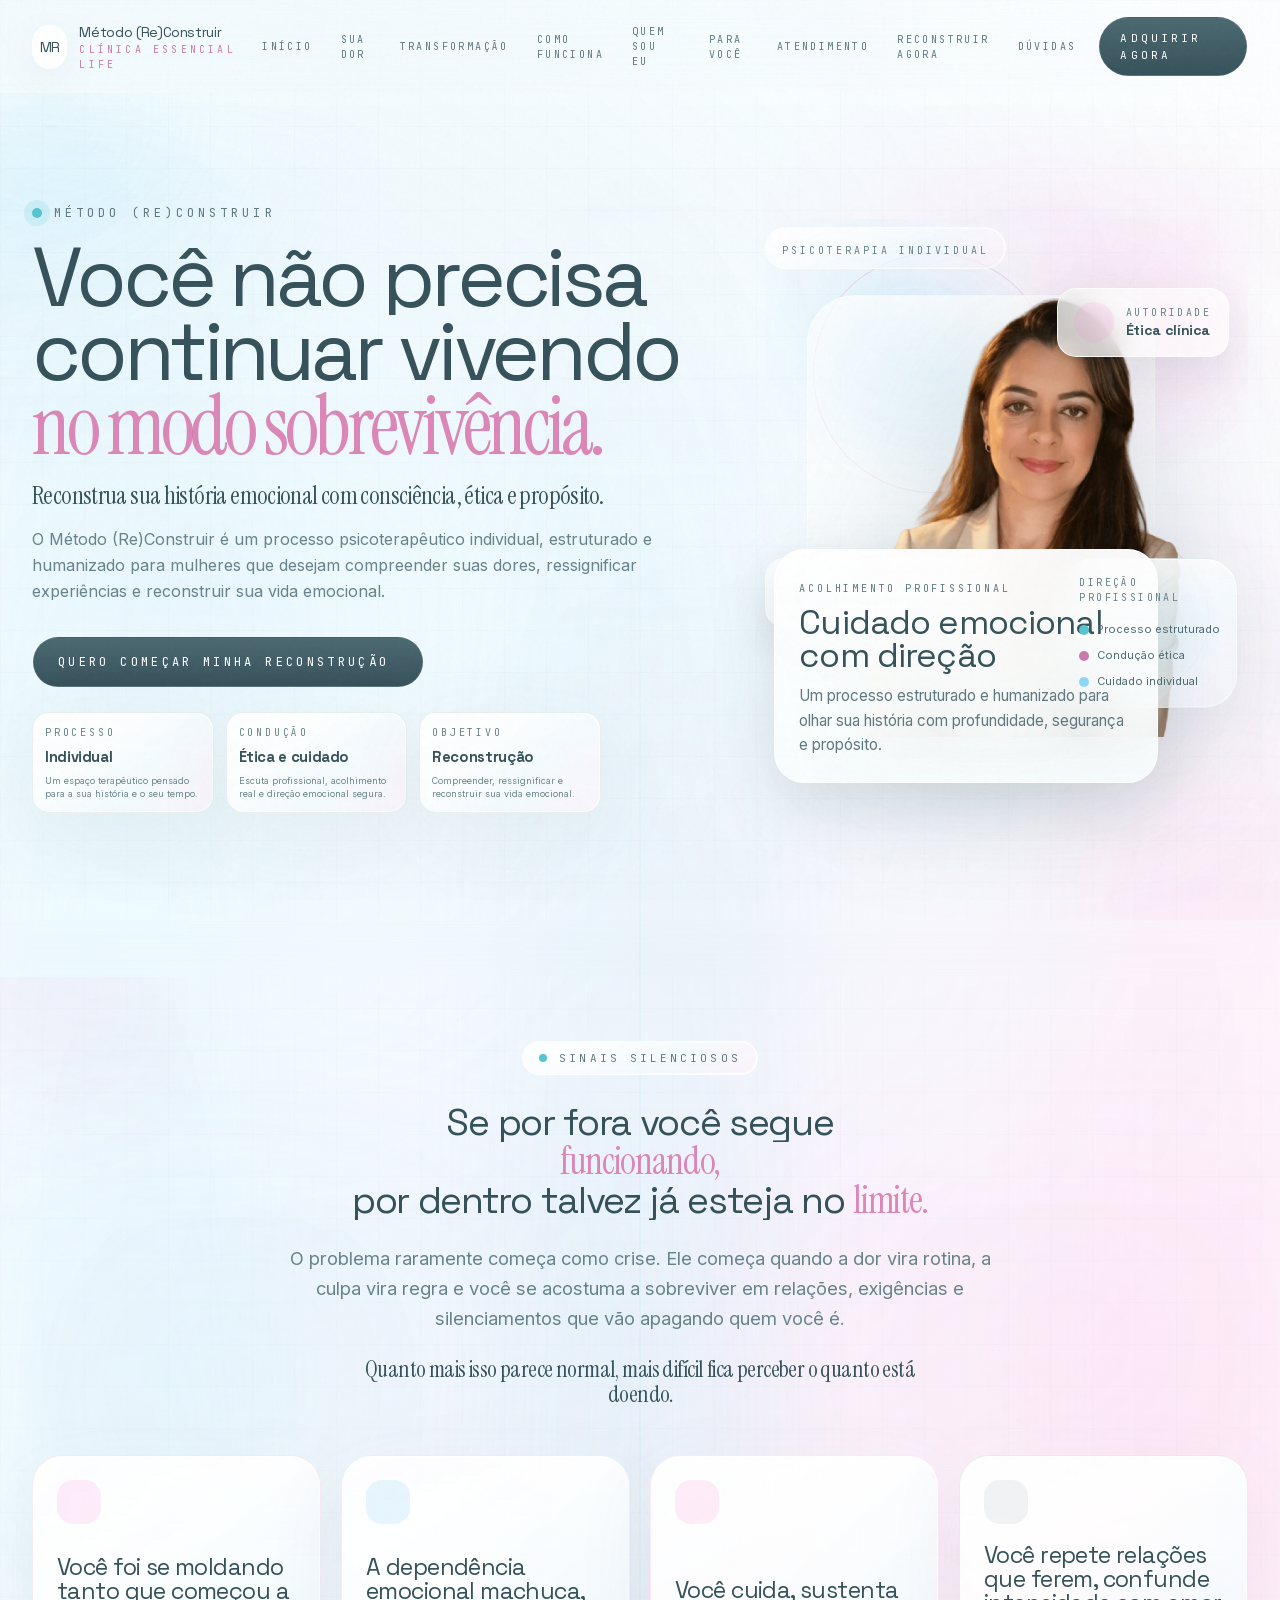
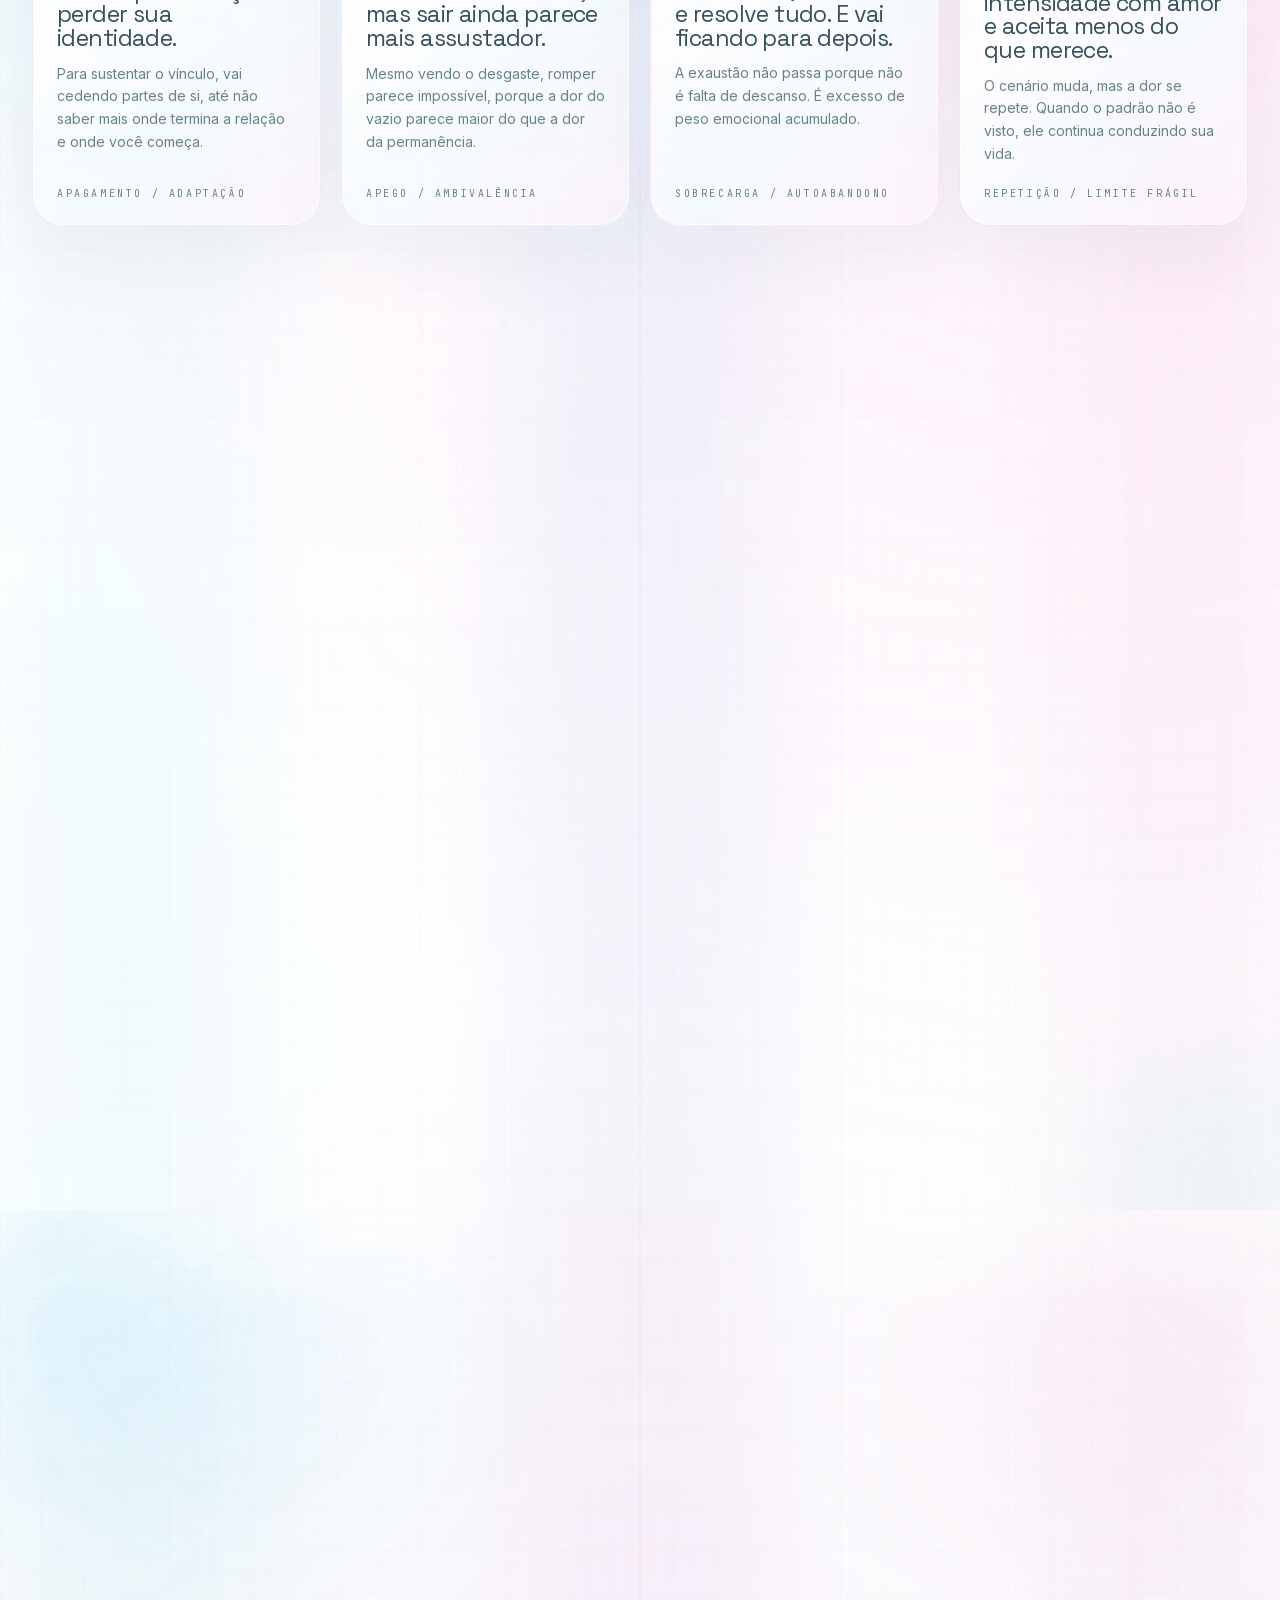
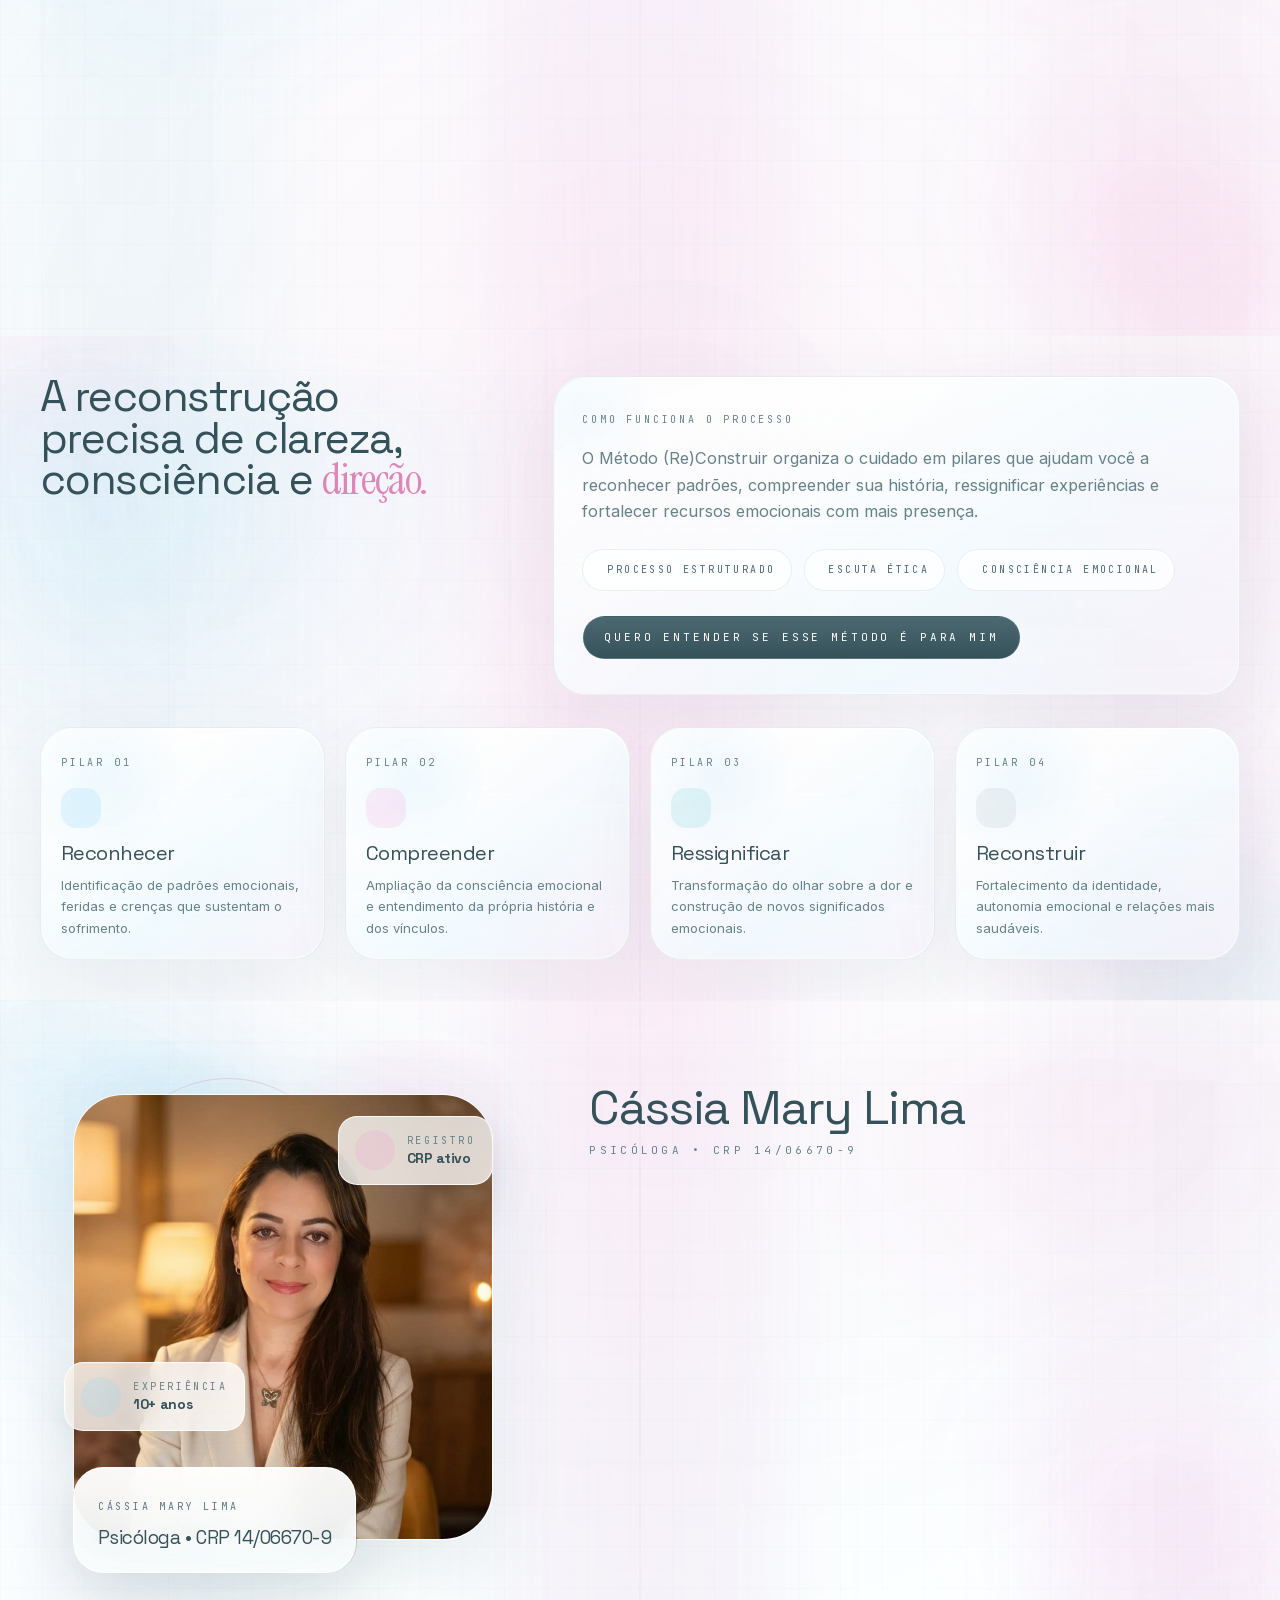
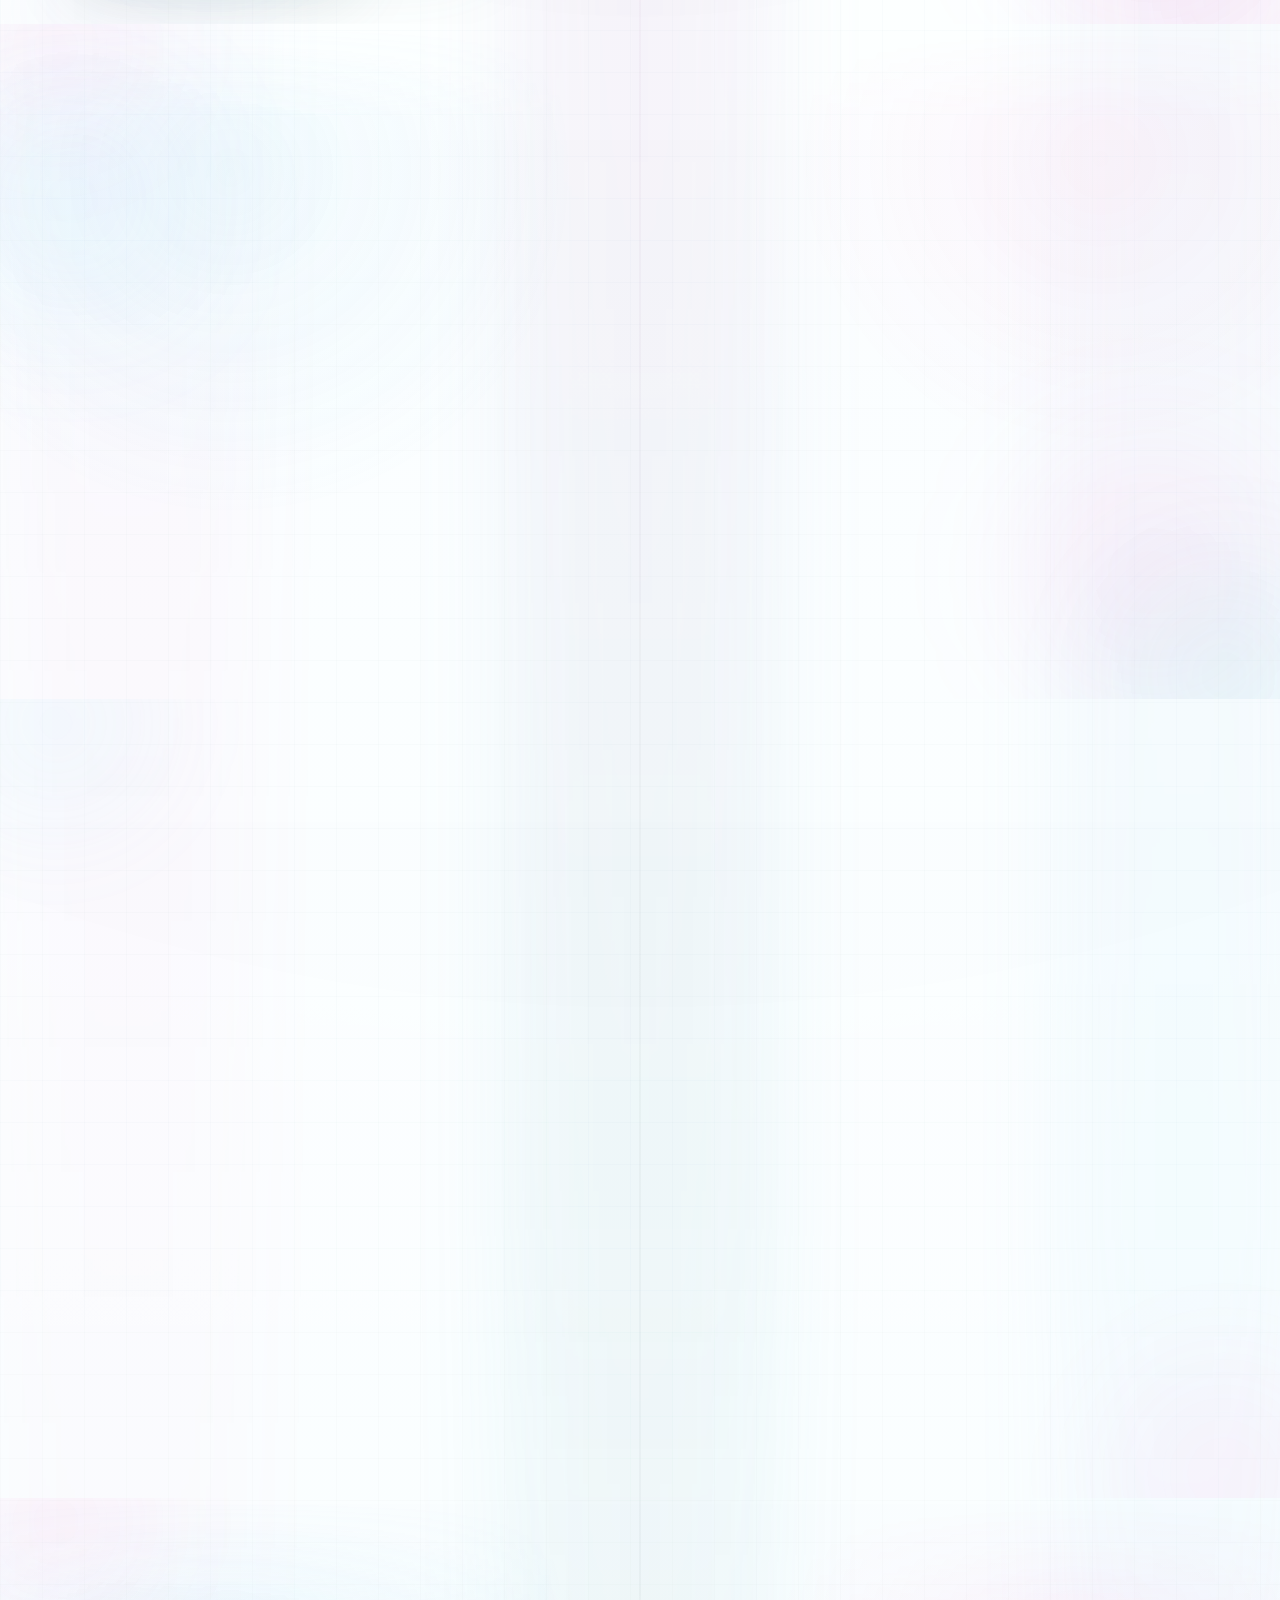
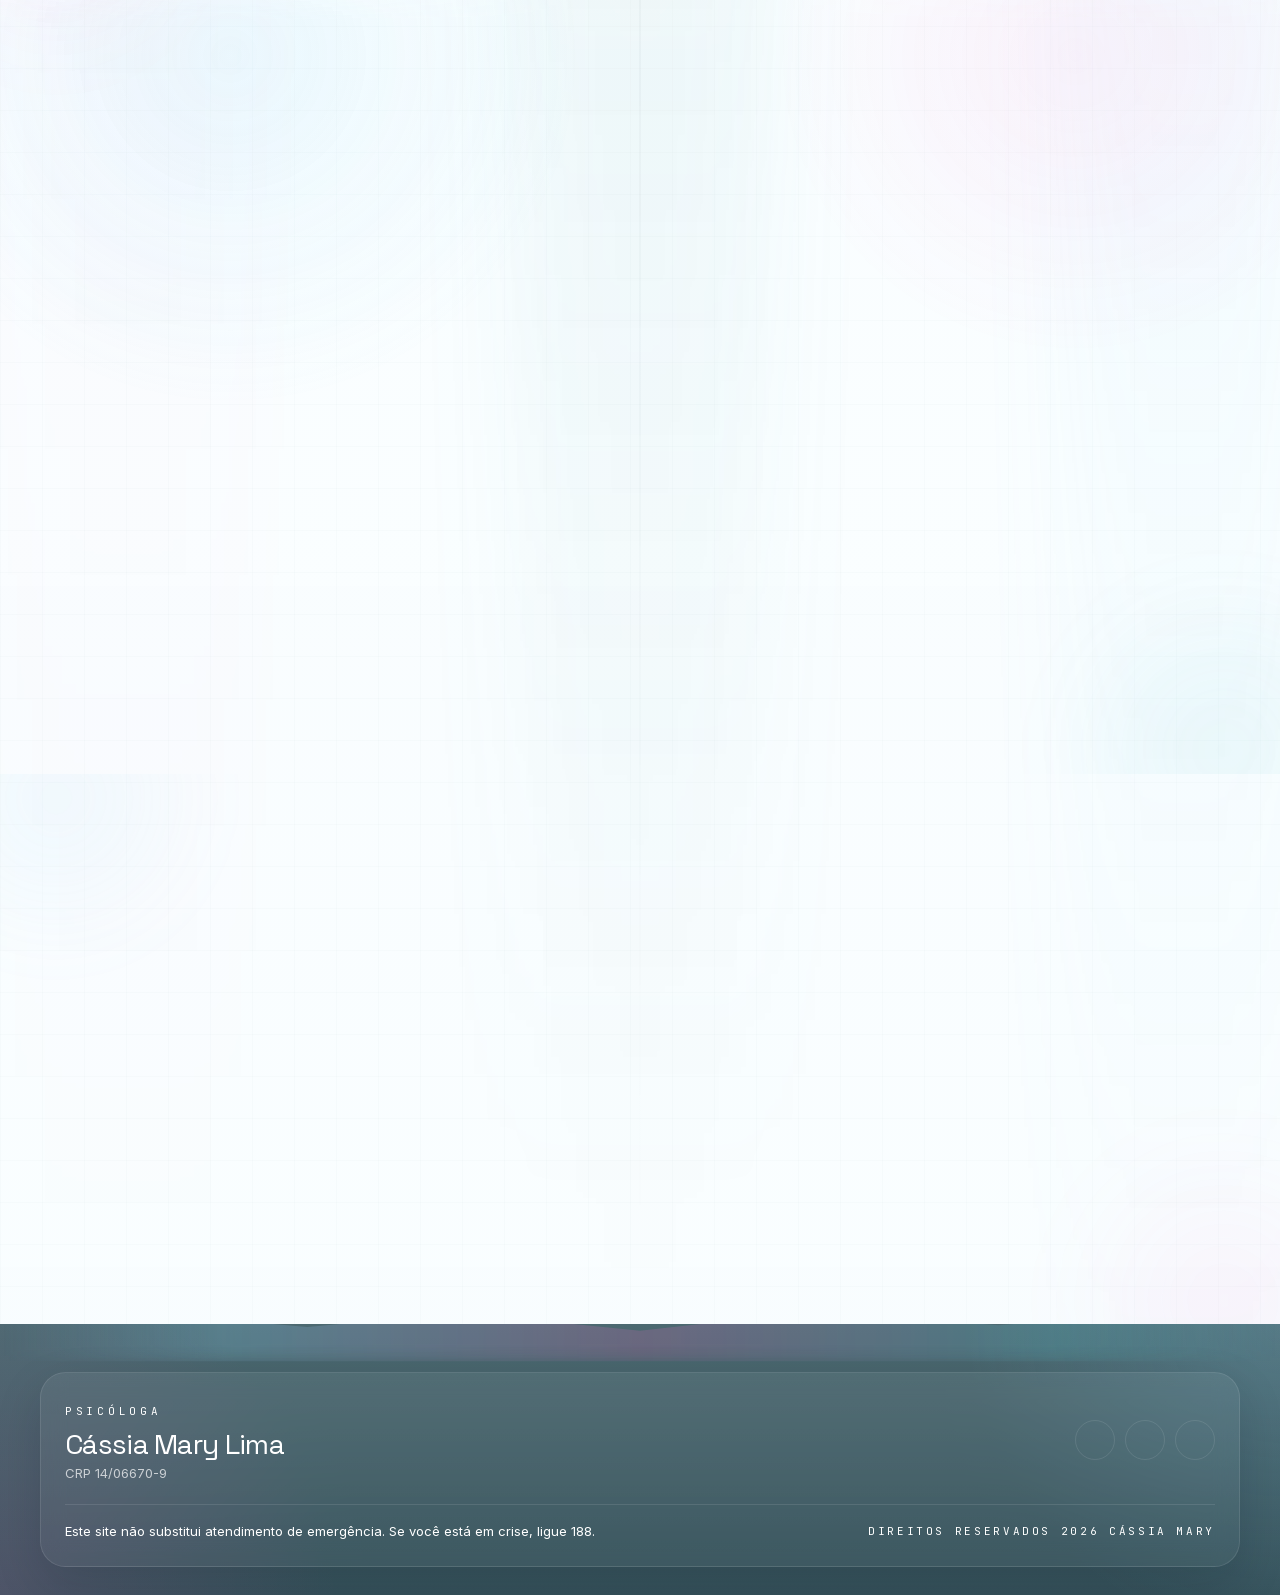
==== commit 2c64dbe1: "Atualiza links de contato e adiciona página de agradecimento" ====
--- a/index.html
+++ b/index.html
@@ -116,7 +116,9 @@
           </nav>
 
           <a
-            href="#cta-final"
+            href="https://chk.eduzz.com/797Z72VV0E"
+            target="_blank"
+            rel="noopener"
             class="btn-beam focus-ring-target px-[1px] py-[1px] rounded-full"
             data-magnetic
           >
@@ -216,7 +218,9 @@
                 class="mt-6 md:mt-8 flex flex-wrap gap-4 reveal-up delay-200"
               >
                 <a
-                  href="#cta-final"
+                  href="https://chk.eduzz.com/797Z72VV0E"
+                  target="_blank"
+                  rel="noopener"
                   class="btn-beam focus-ring-target px-[1px] py-[1px] rounded-full"
                   data-magnetic
                 >
@@ -1646,7 +1650,9 @@
                 </div>
 
                 <a
-                  href="#cta-final"
+                  href="https://wa.me/5567992539476?text=Ol%C3%A1%20C%C3%A1ssia%2C%20gostaria%20de%20tirar%20uma%20d%C3%BAvida."
+                  target="_blank"
+                  rel="noopener"
                   class="btn-beam btn-whatsapp focus-ring-target mt-7 inline-block px-[1px] py-[1px] rounded-full reveal-up delay-300"
                   data-magnetic
                 >
@@ -2306,7 +2312,9 @@
 
                   <div class="mt-8 reveal-up delay-300">
                     <a
-                      href="#footer"
+                      href="https://chk.eduzz.com/797Z72VV0E"
+                      target="_blank"
+                      rel="noopener"
                       class="btn-beam focus-ring-target inline-block px-[1px] py-[1px] rounded-full"
                       data-magnetic
                     >
@@ -2525,7 +2533,9 @@
                     ></iconify-icon>
                   </a>
                   <a
-                    href="#cta-final"
+                    href="https://wa.me/5567992539476?text=Ol%C3%A1%20C%C3%A1ssia%2C%20gostaria%20de%20tirar%20uma%20d%C3%BAvida."
+                    target="_blank"
+                    rel="noopener"
                     aria-label="WhatsApp"
                     class="focus-ring-target w-10 h-10 rounded-full bg-white/8 border border-white/10 flex items-center justify-center text-white/78 transition-all hover:bg-white/14 hover:text-white"
                   >
@@ -2535,8 +2545,8 @@
                     ></iconify-icon>
                   </a>
                   <a
-                    href="#cta-final"
-                    aria-label="Contato"
+                    href="mailto:mt.reconstruir@gmail.com?subject=Contato%20%E2%80%94%20M%C3%A9todo%20(Re)Construir"
+                    aria-label="Enviar e-mail"
                     class="focus-ring-target w-10 h-10 rounded-full bg-white/8 border border-white/10 flex items-center justify-center text-white/78 transition-all hover:bg-white/14 hover:text-white"
                   >
                     <iconify-icon
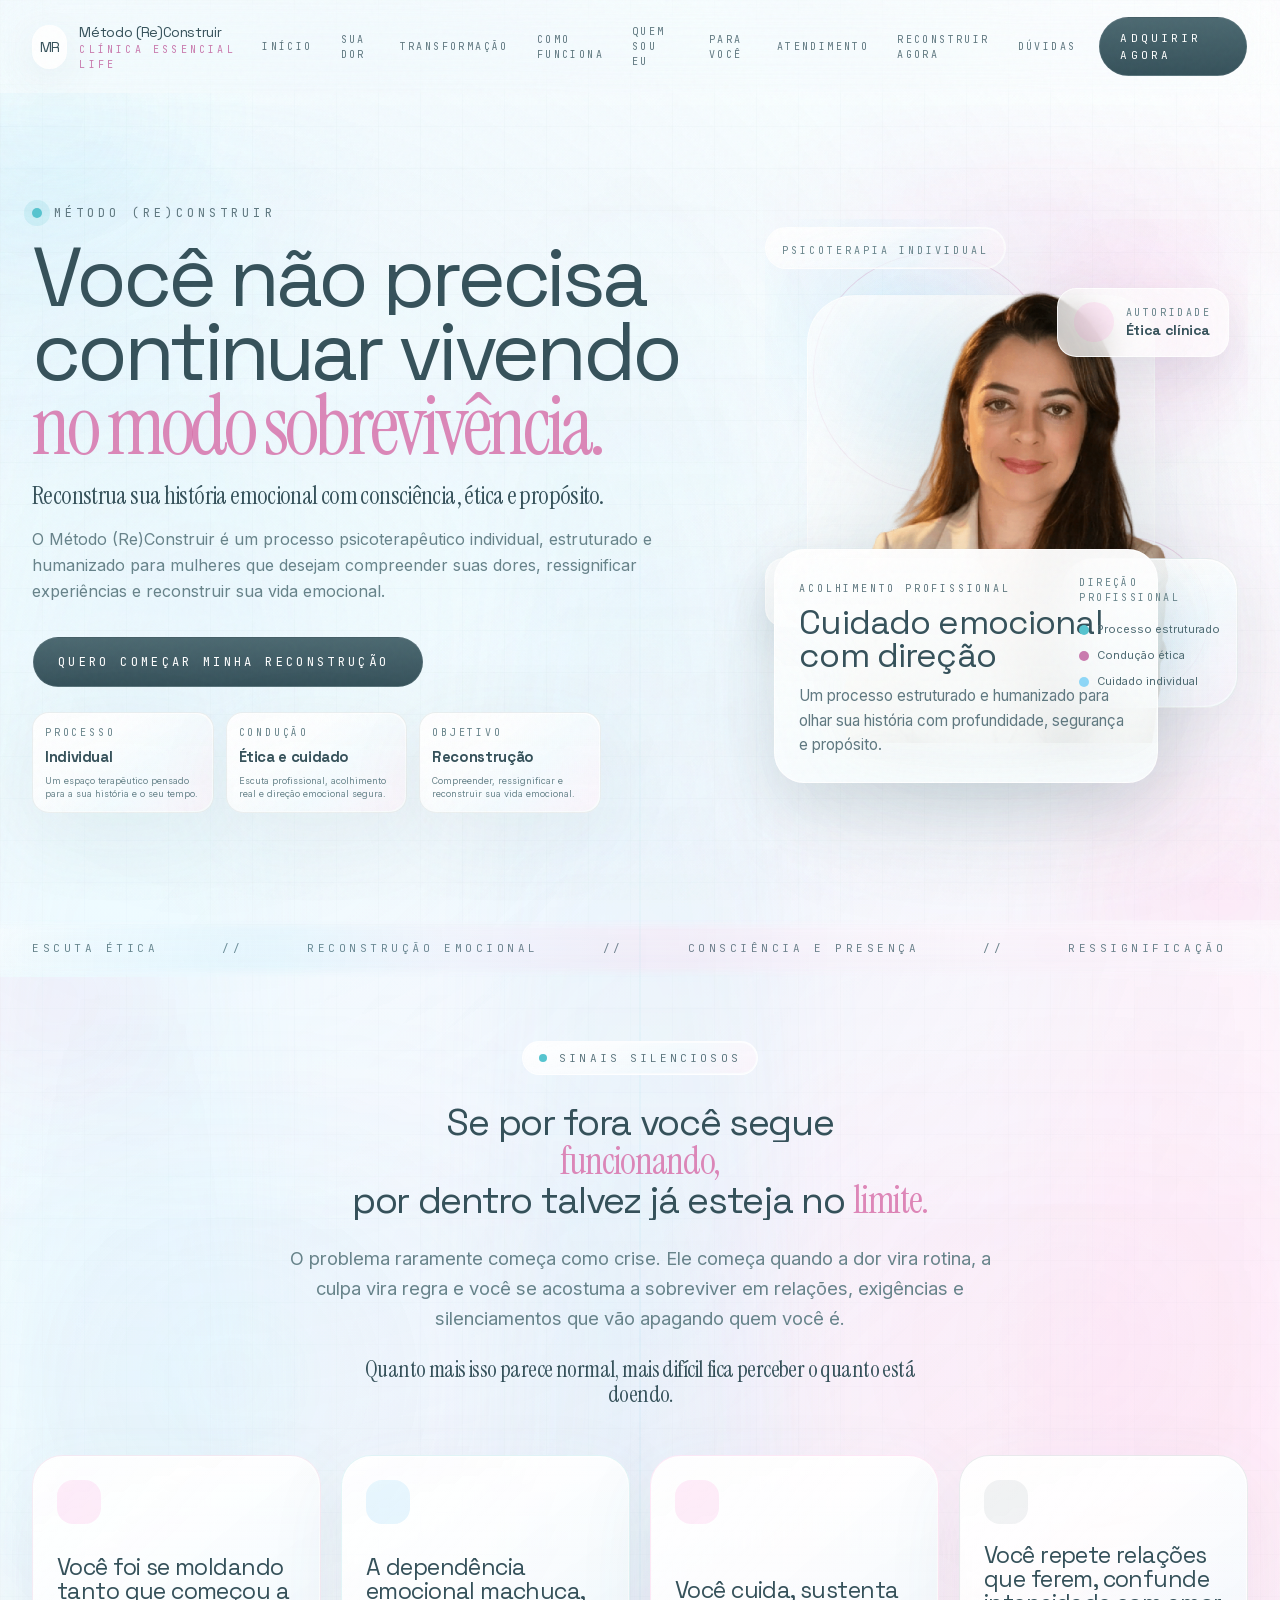
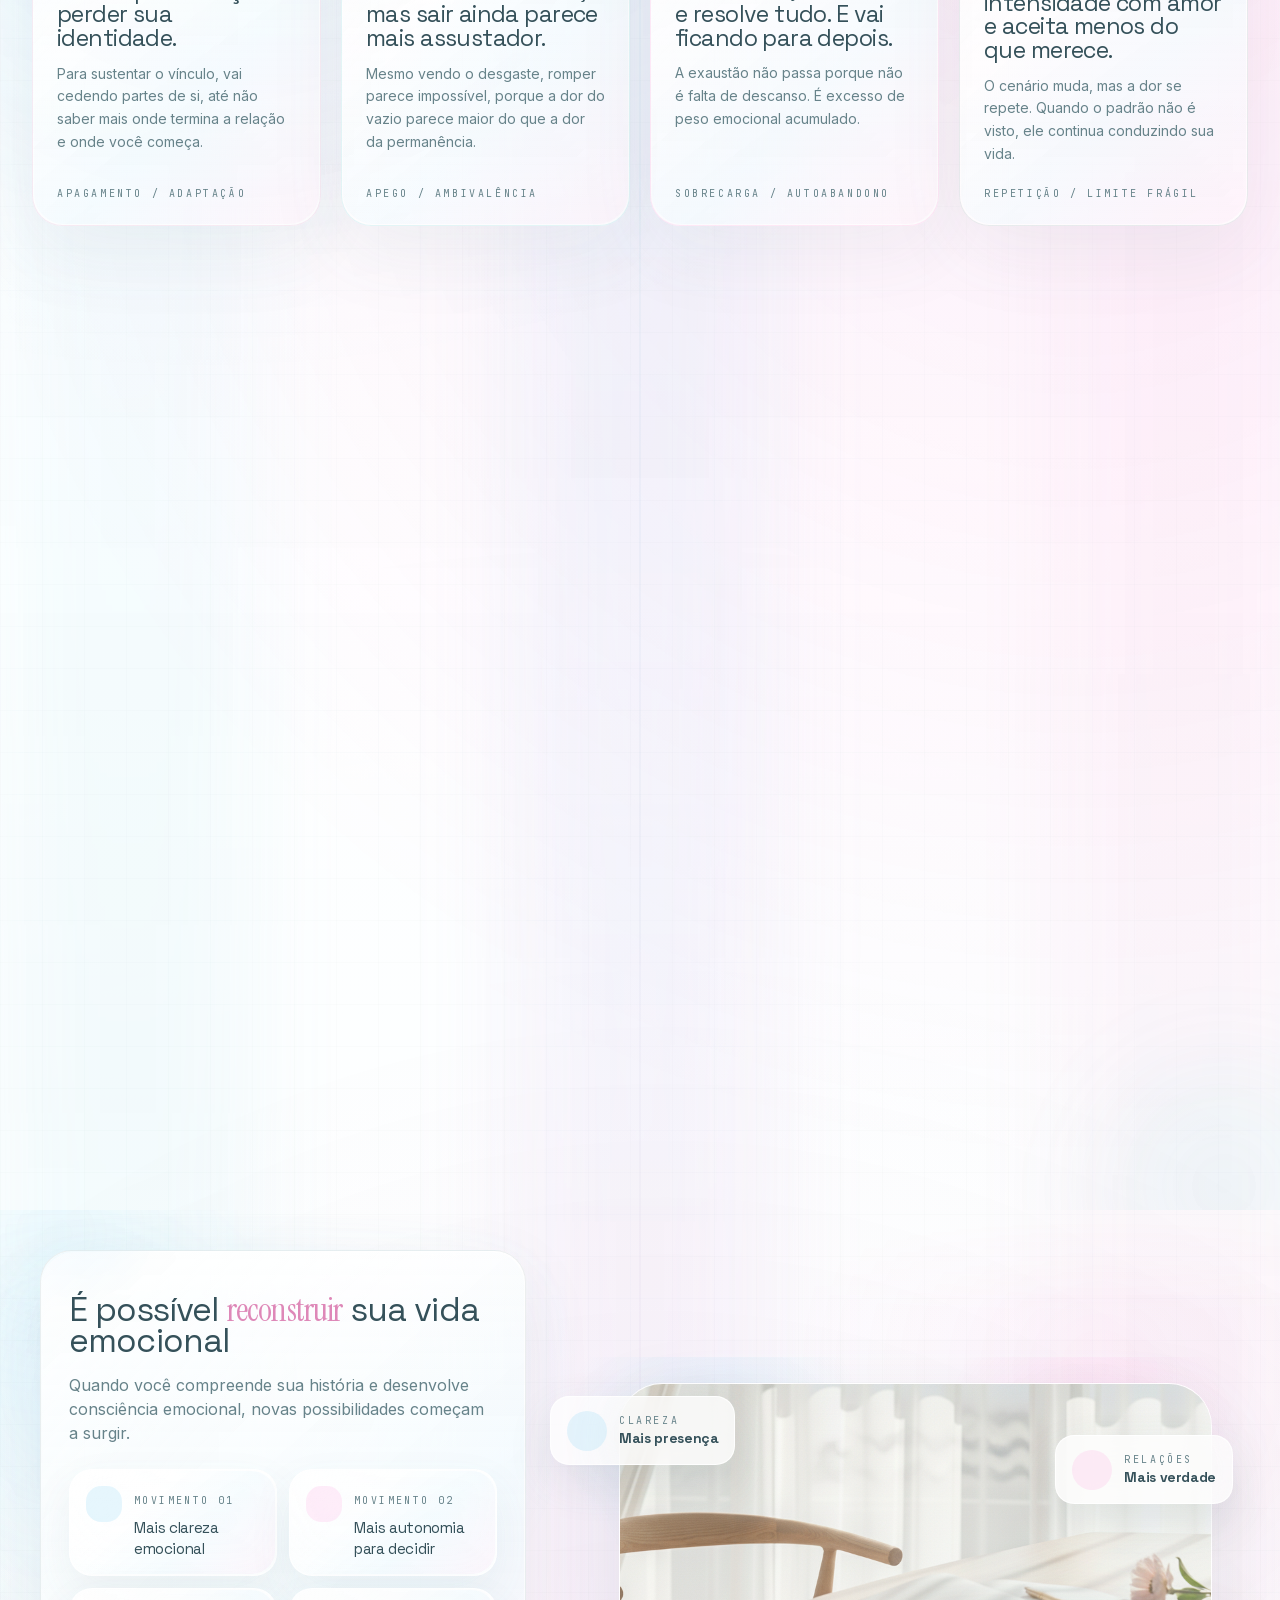
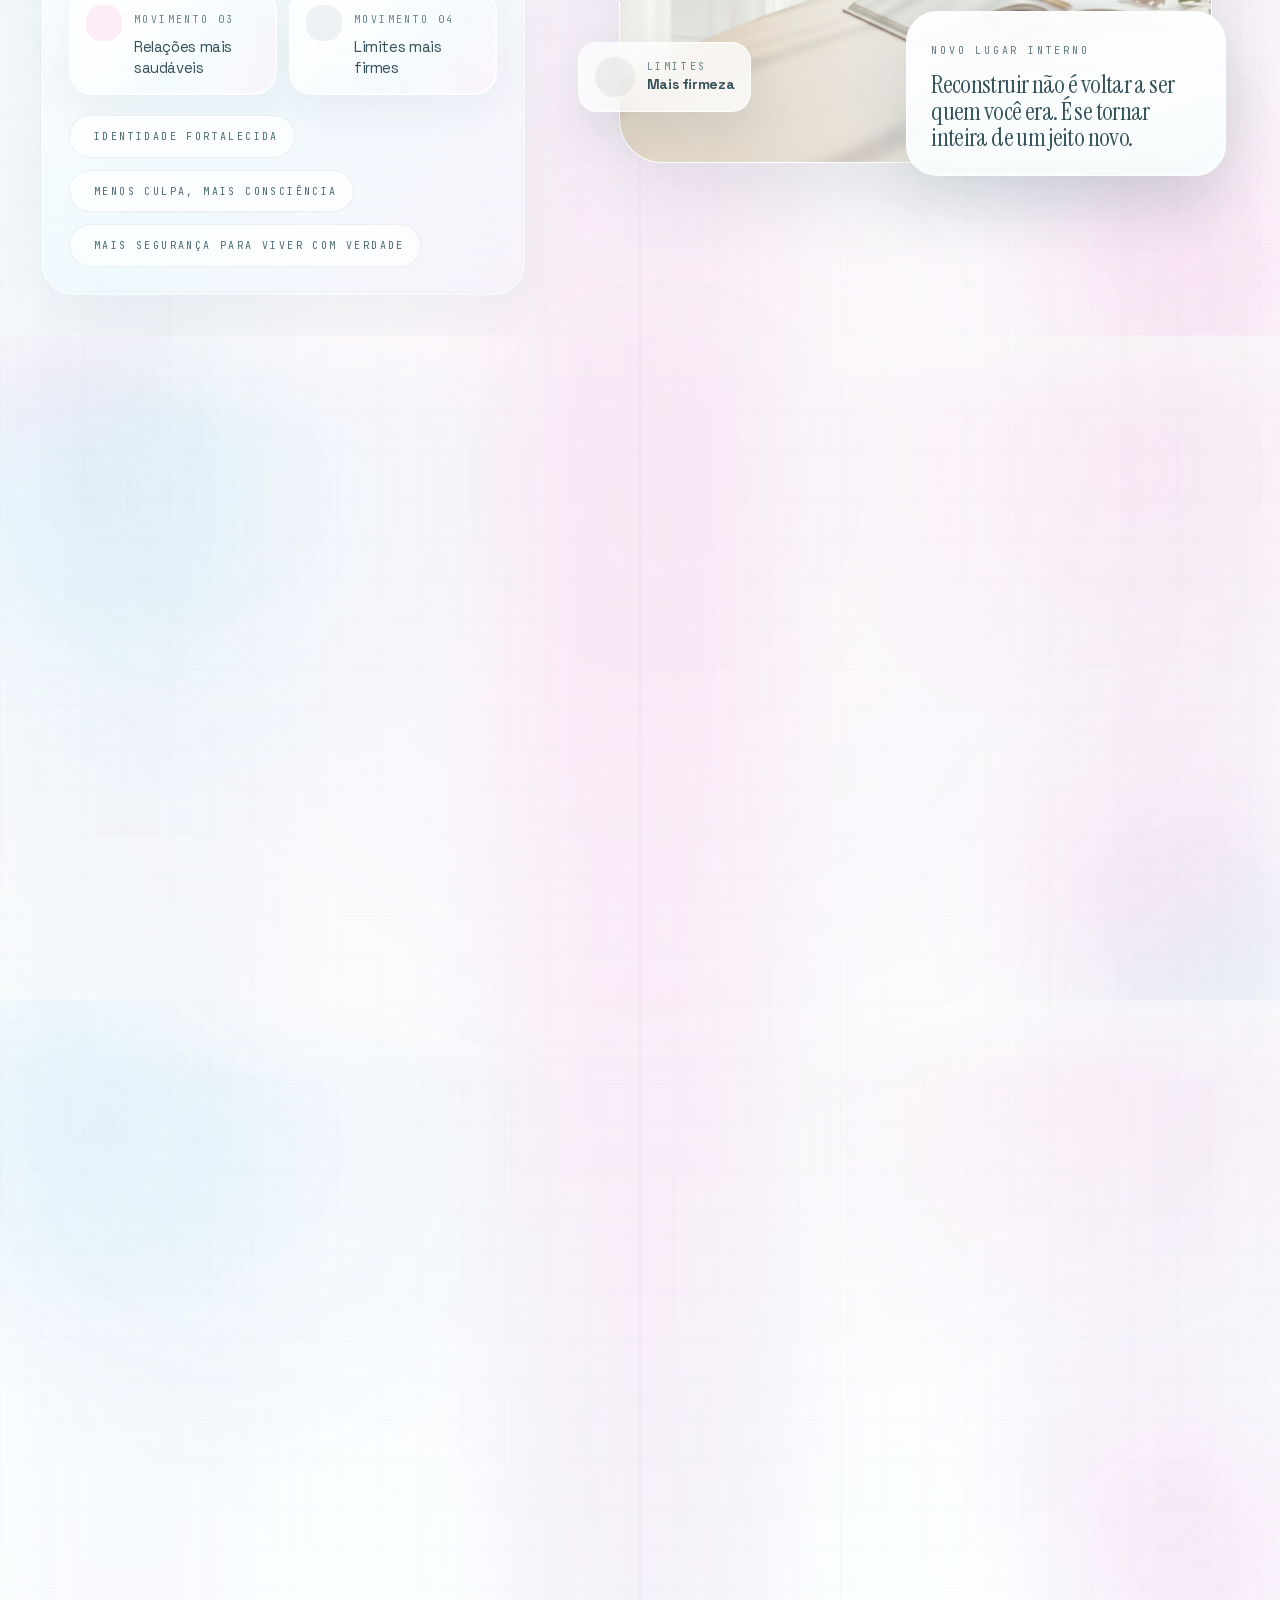
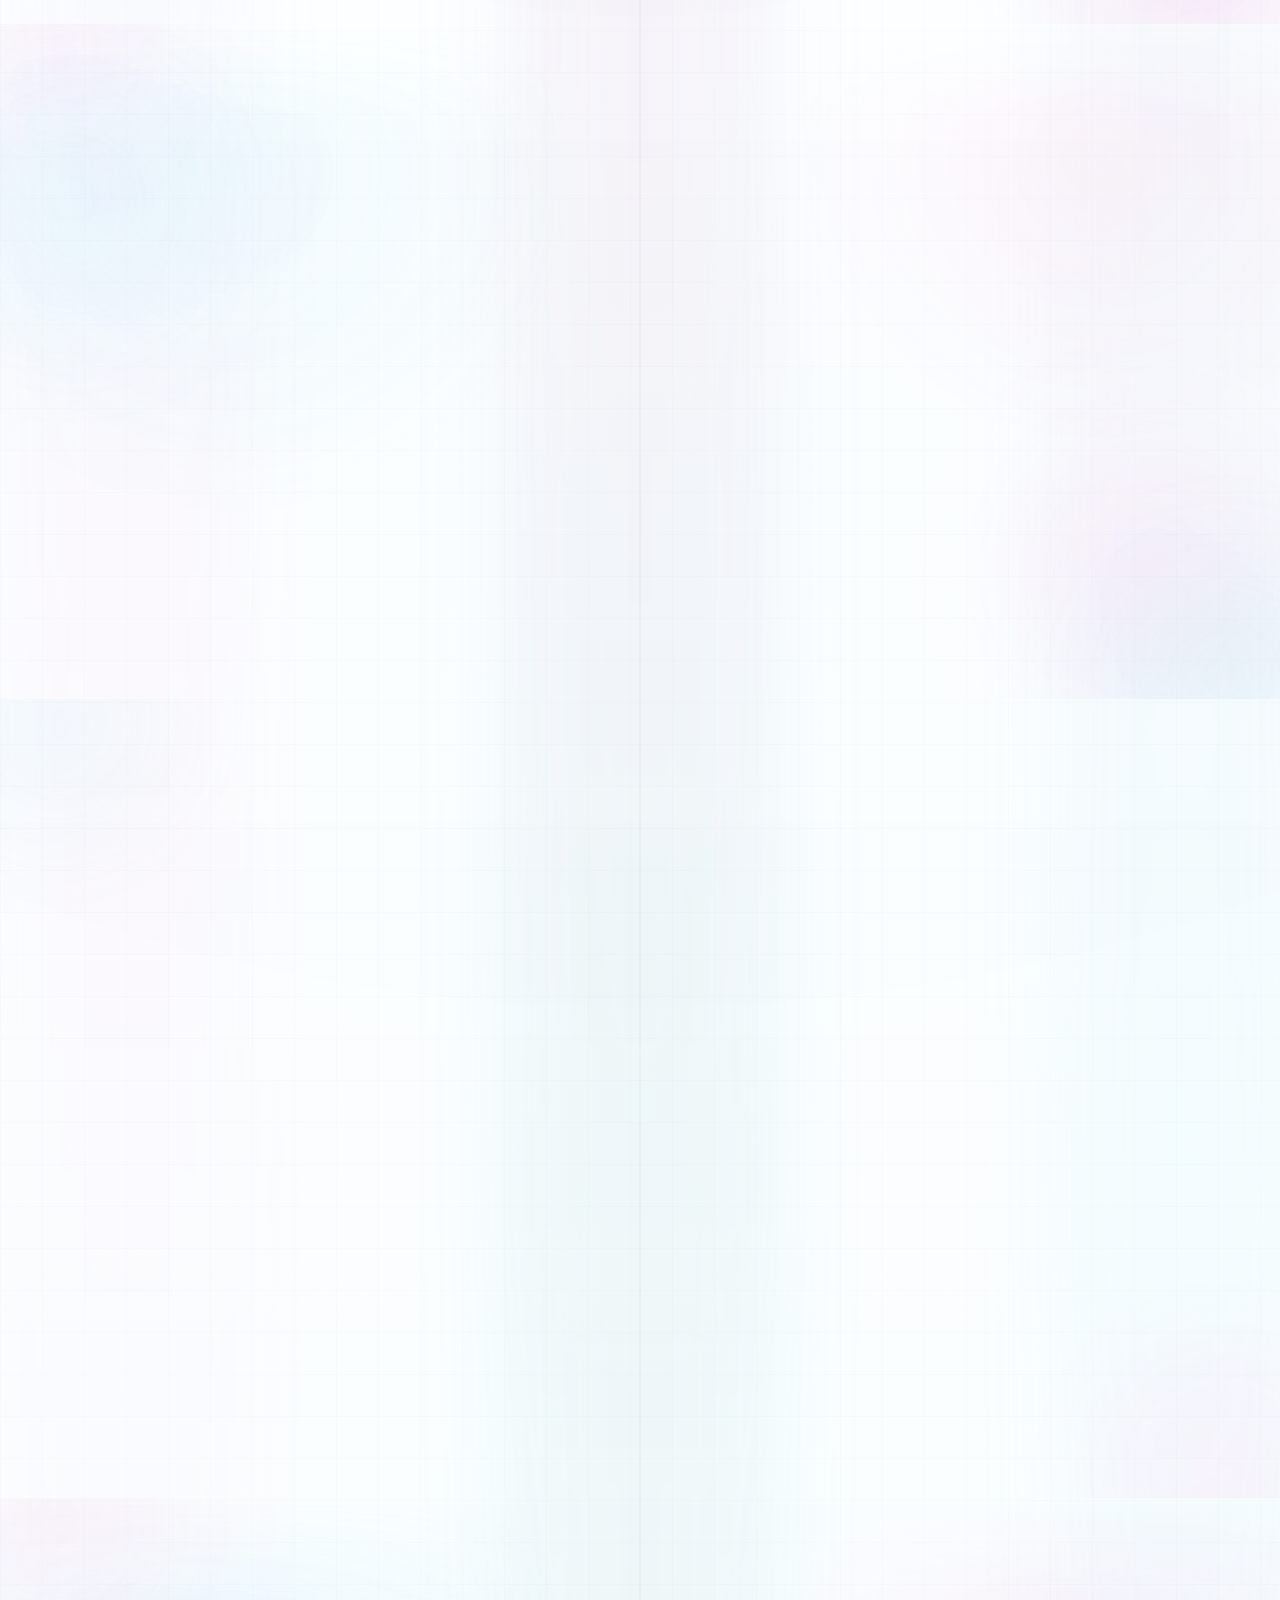
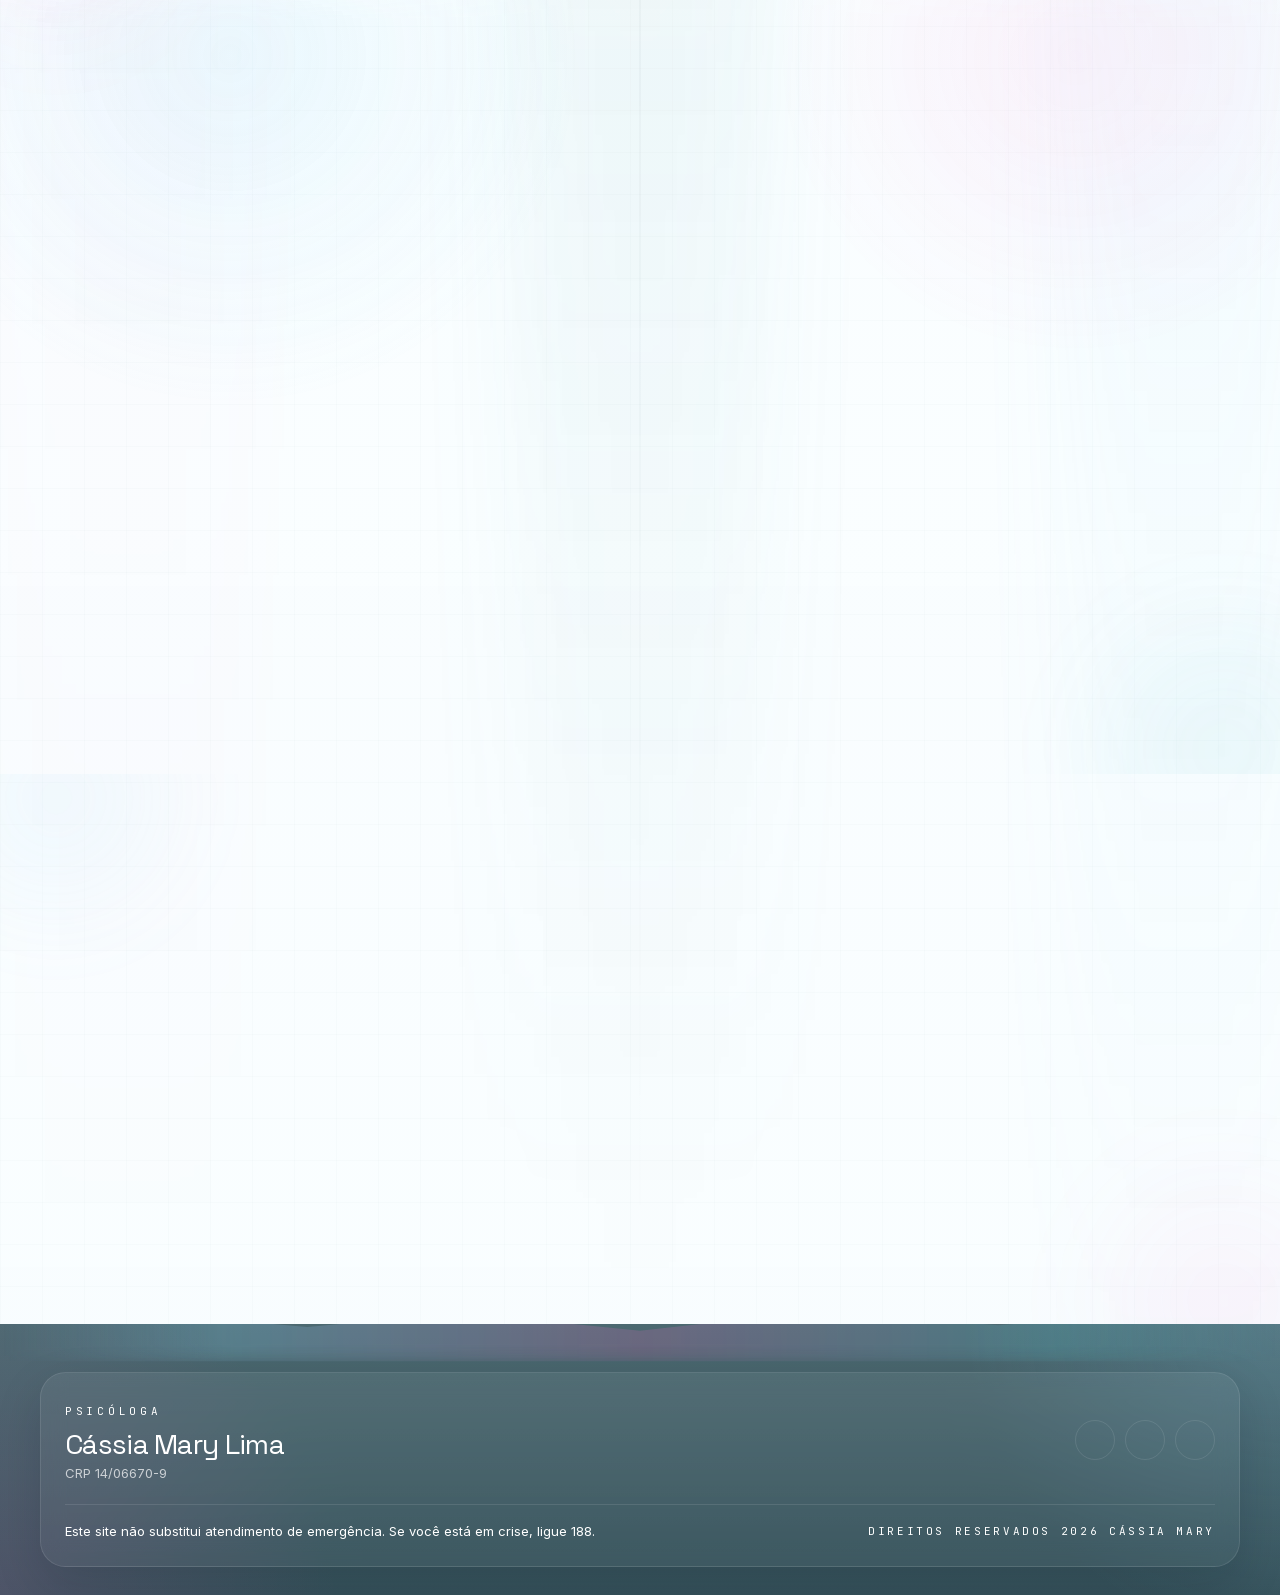
==== commit 9f791921: "Atualiza estilos de layout e ajusta dimensões de elementos na página inicial" ====
--- a/index.html
+++ b/index.html
@@ -297,7 +297,7 @@
 
             <div class="lg:col-span-5 relative">
               <div
-                class="relative min-h-[30rem] sm:min-h-[33rem] lg:min-h-[36rem] reveal-up delay-200"
+                class="relative min-h-[36rem] sm:min-h-[38rem] lg:min-h-[36rem] reveal-up delay-200"
               >
                 <div
                   class="absolute inset-0 bg-[radial-gradient(circle_at_24%_18%,_rgba(141,215,247,0.2),_transparent_24%),radial-gradient(circle_at_78%_20%,_rgba(255,104,200,0.12),_transparent_24%)]"
@@ -319,7 +319,7 @@
                   >
                 </div>
 
-                <div class="absolute inset-x-[2%] top-[10%] bottom-[9%]">
+                <div class="absolute inset-x-[2%] top-[6%] bottom-[36%] md:top-[10%] md:bottom-[9%]">
                   <div
                     class="absolute left-[7%] right-[18%] top-[4%] bottom-[18%] hidden md:block rounded-[3rem] border border-white/70 bg-[linear-gradient(180deg,rgba(255,255,255,0.82),rgba(255,255,255,0.24))] backdrop-blur-lg"
                   ></div>
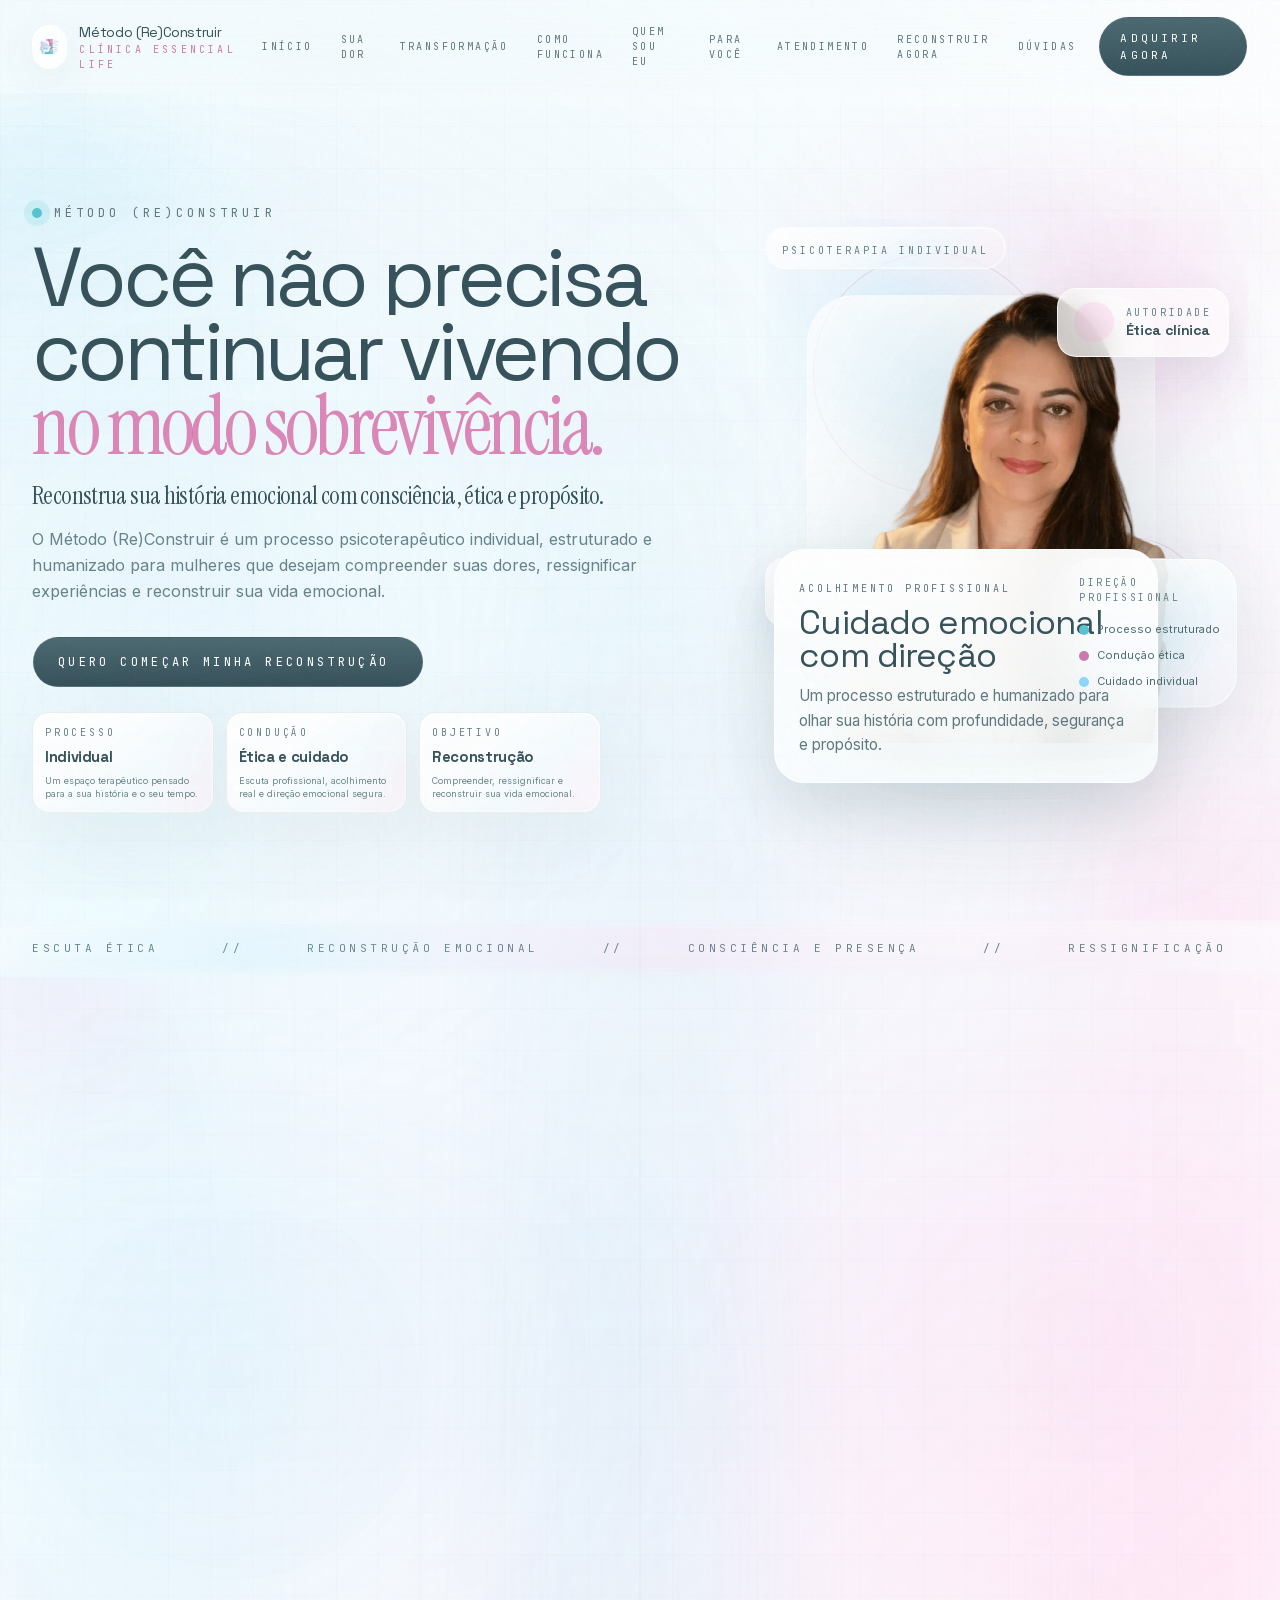
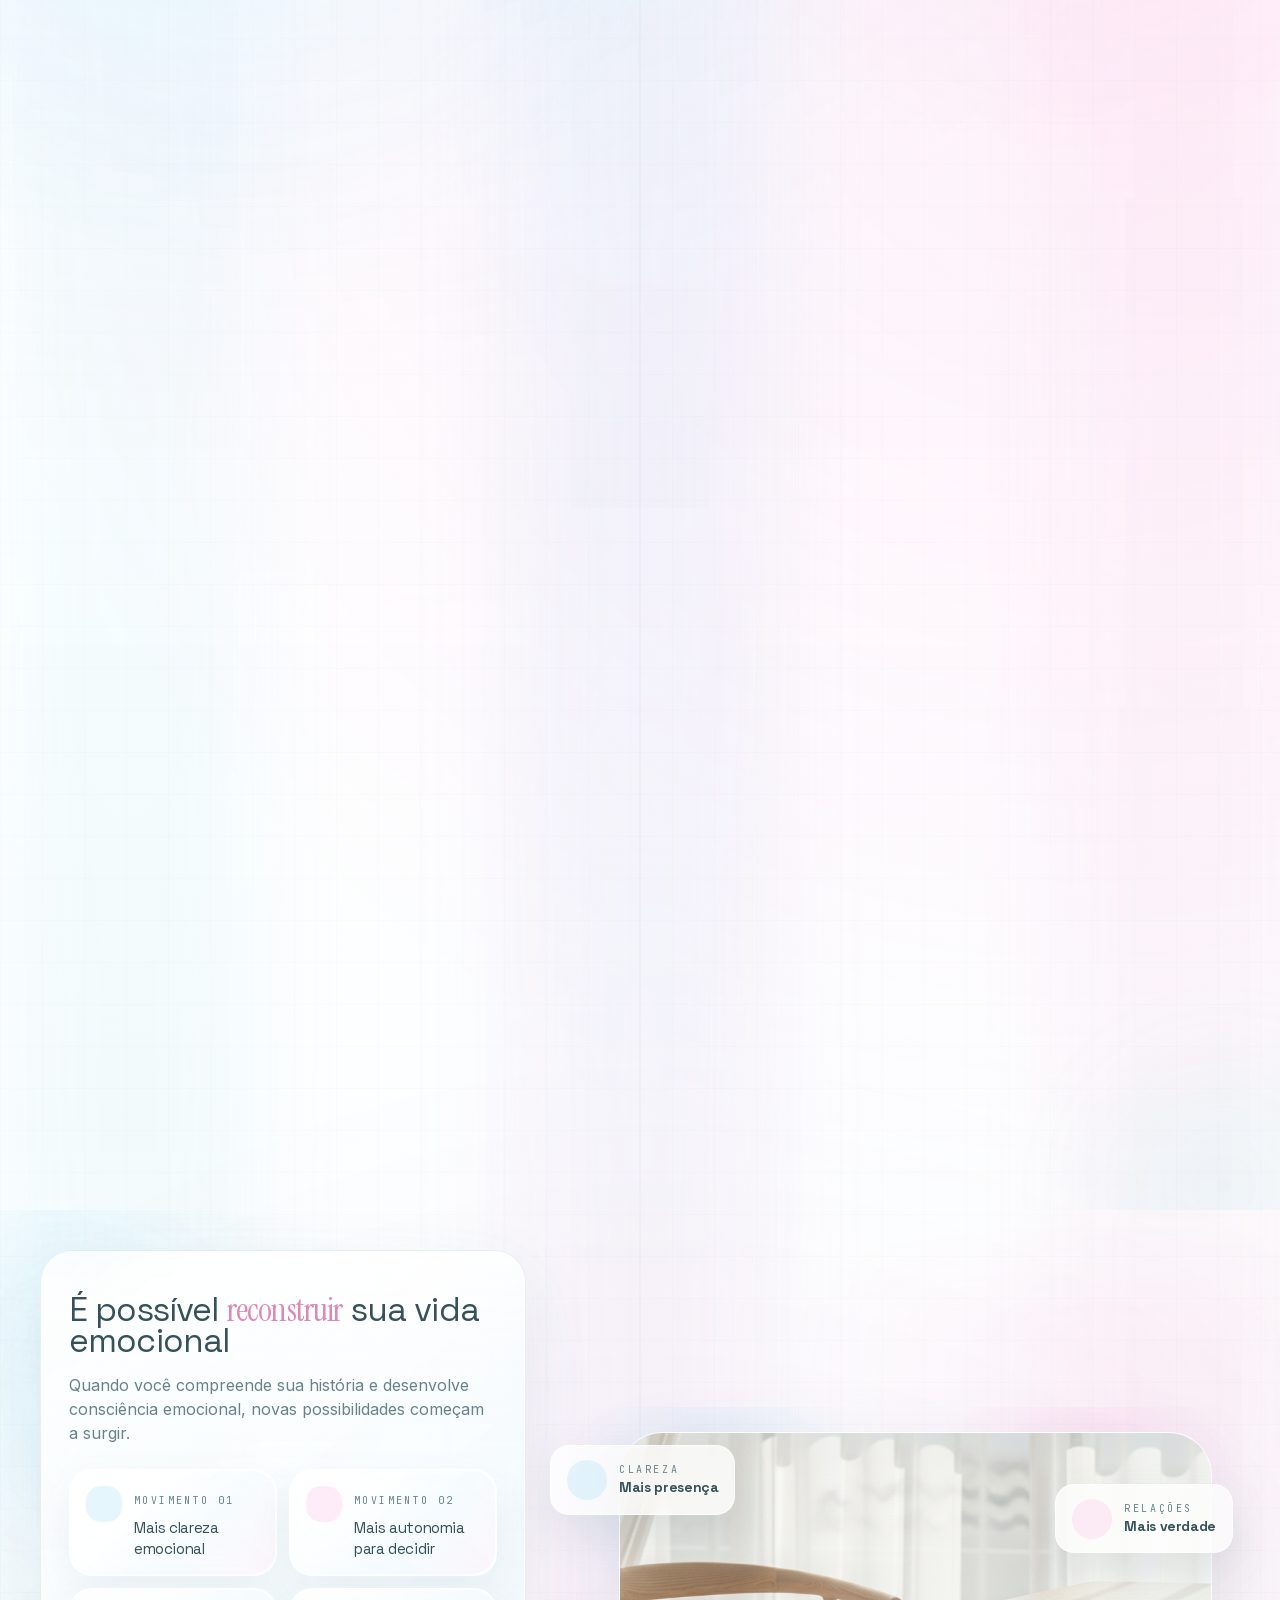
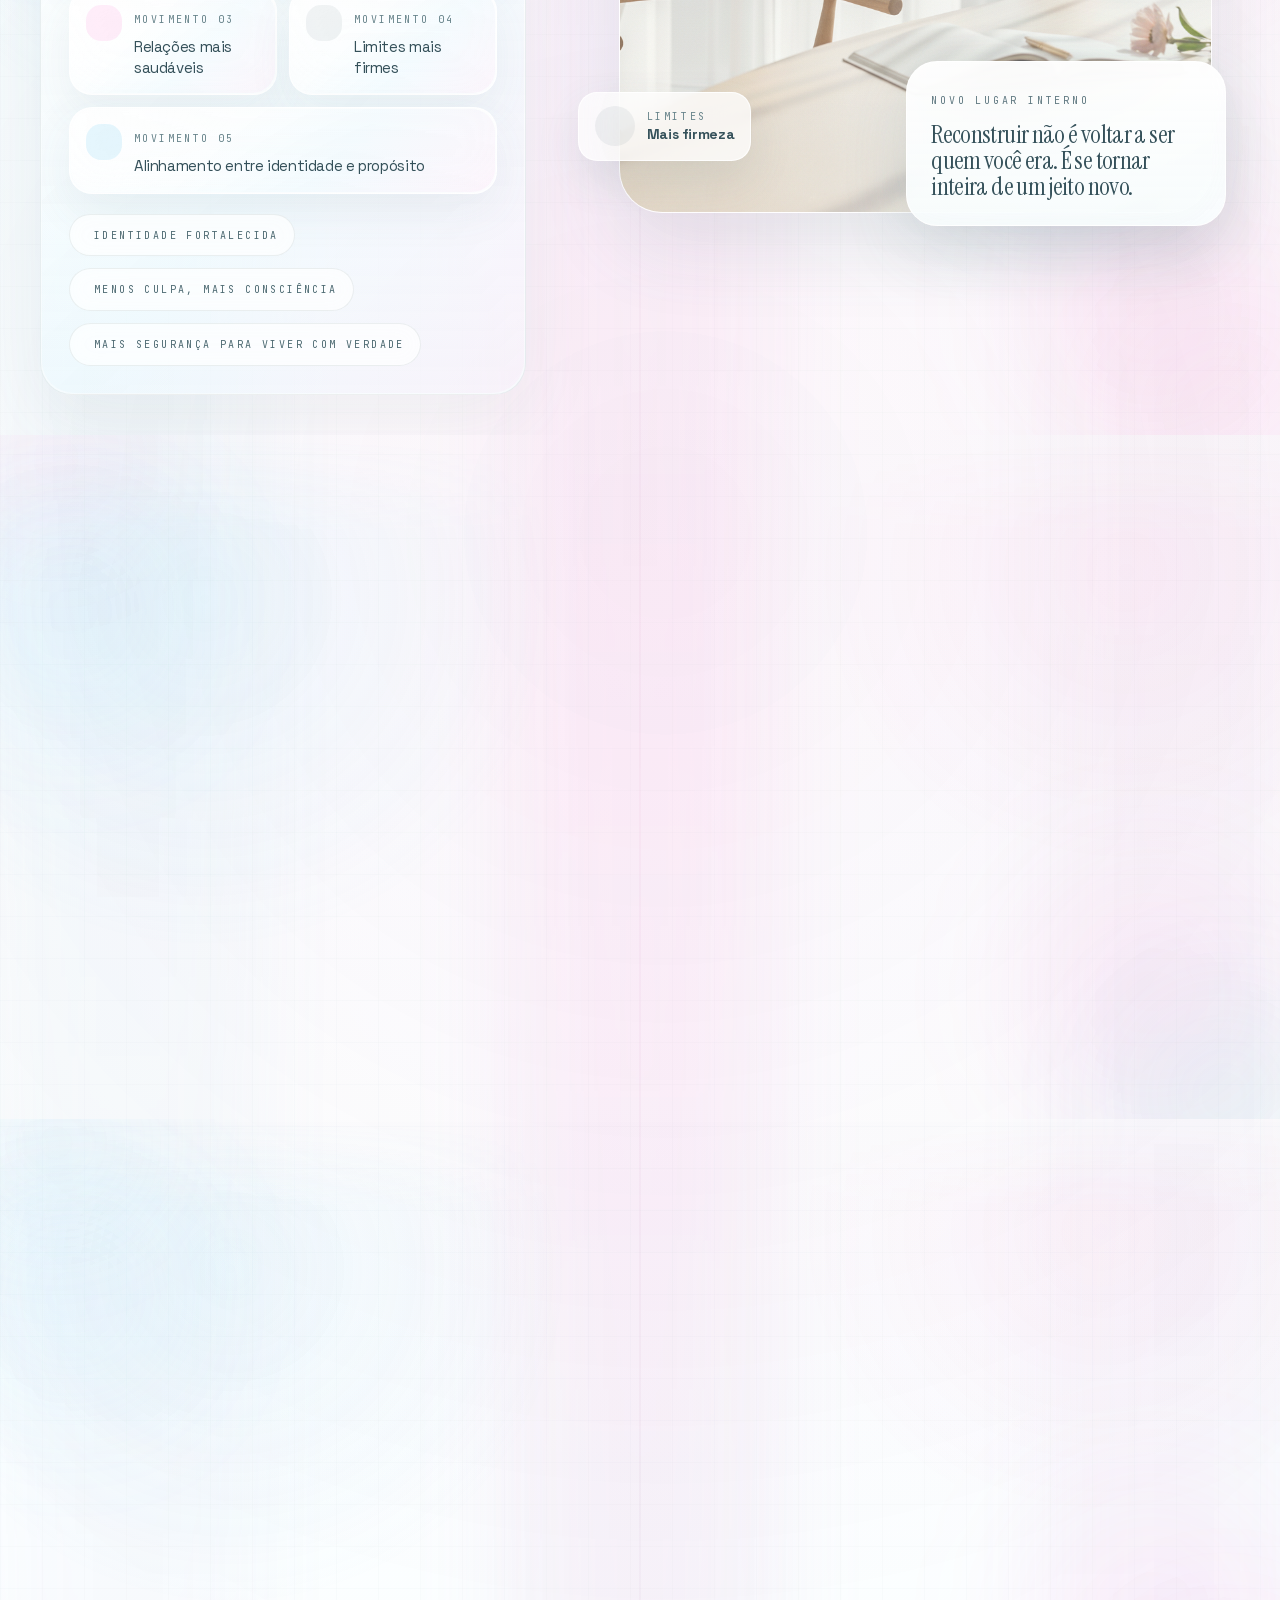
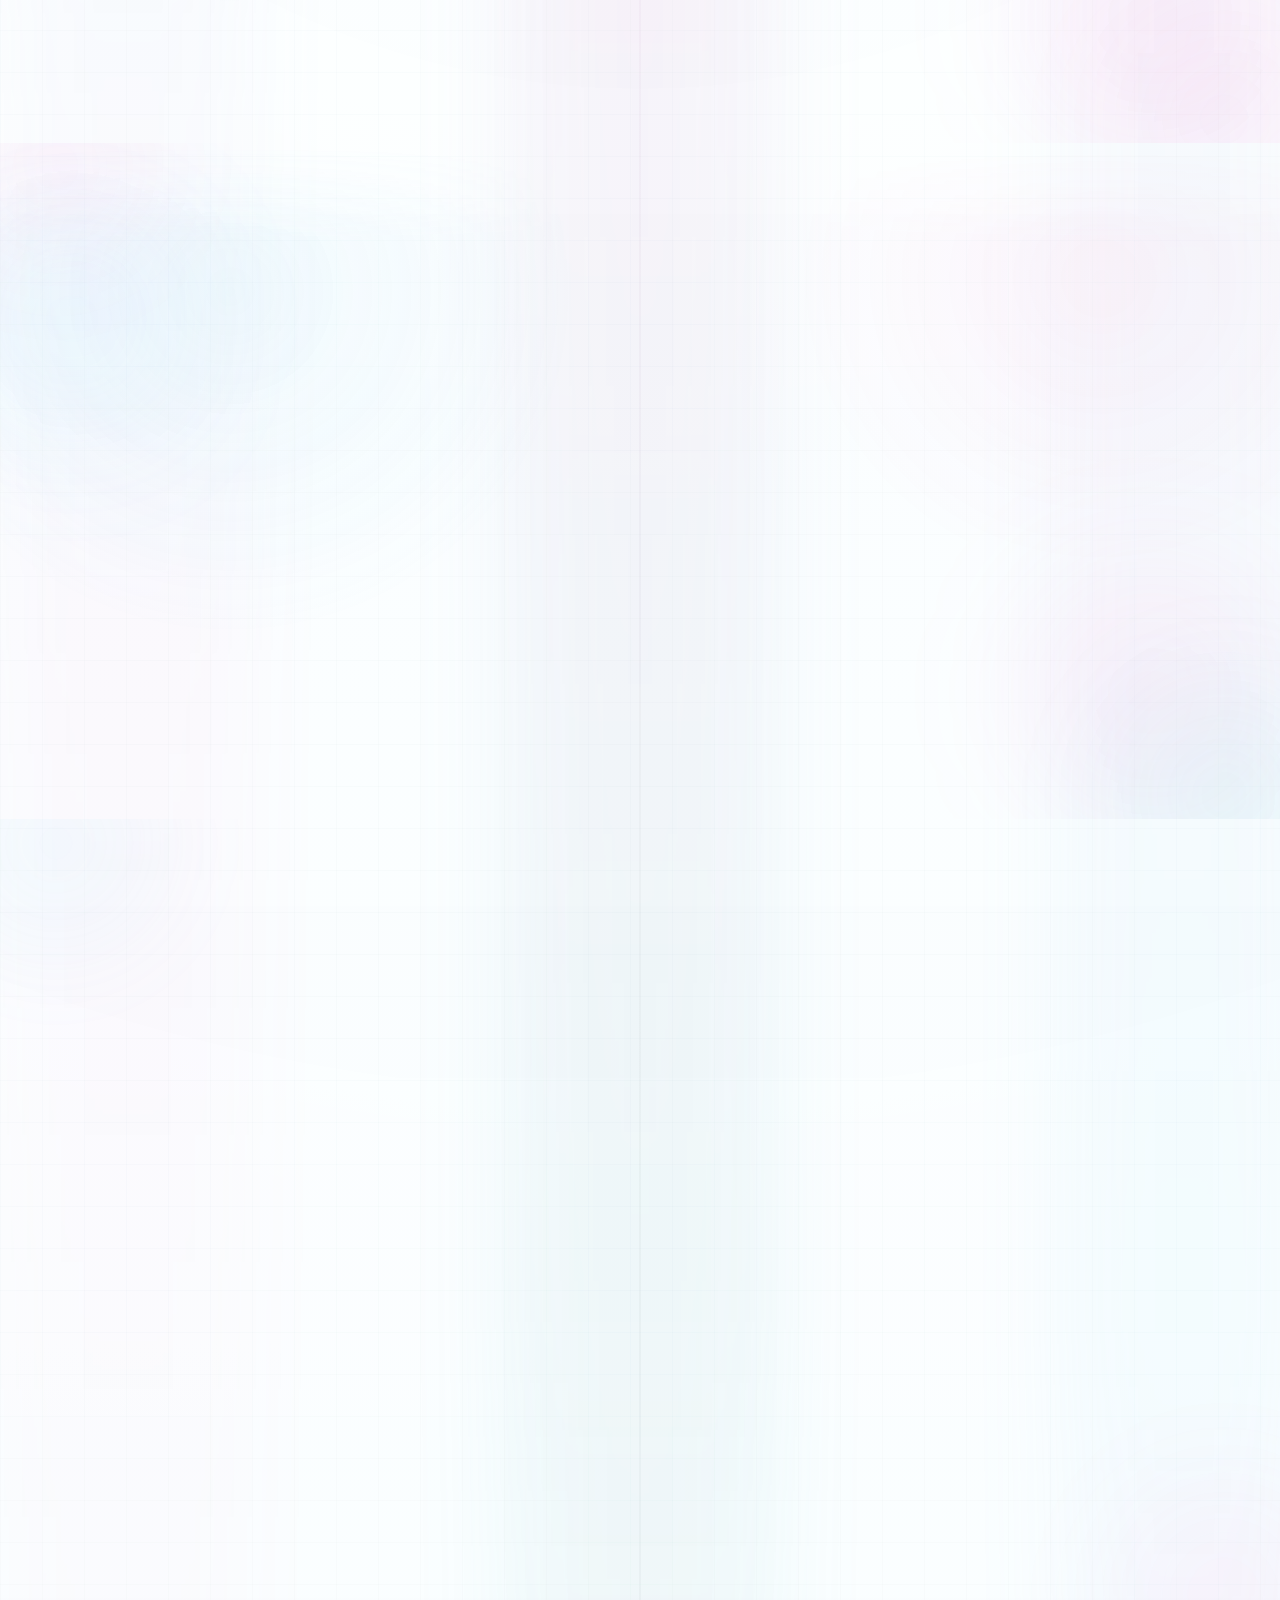
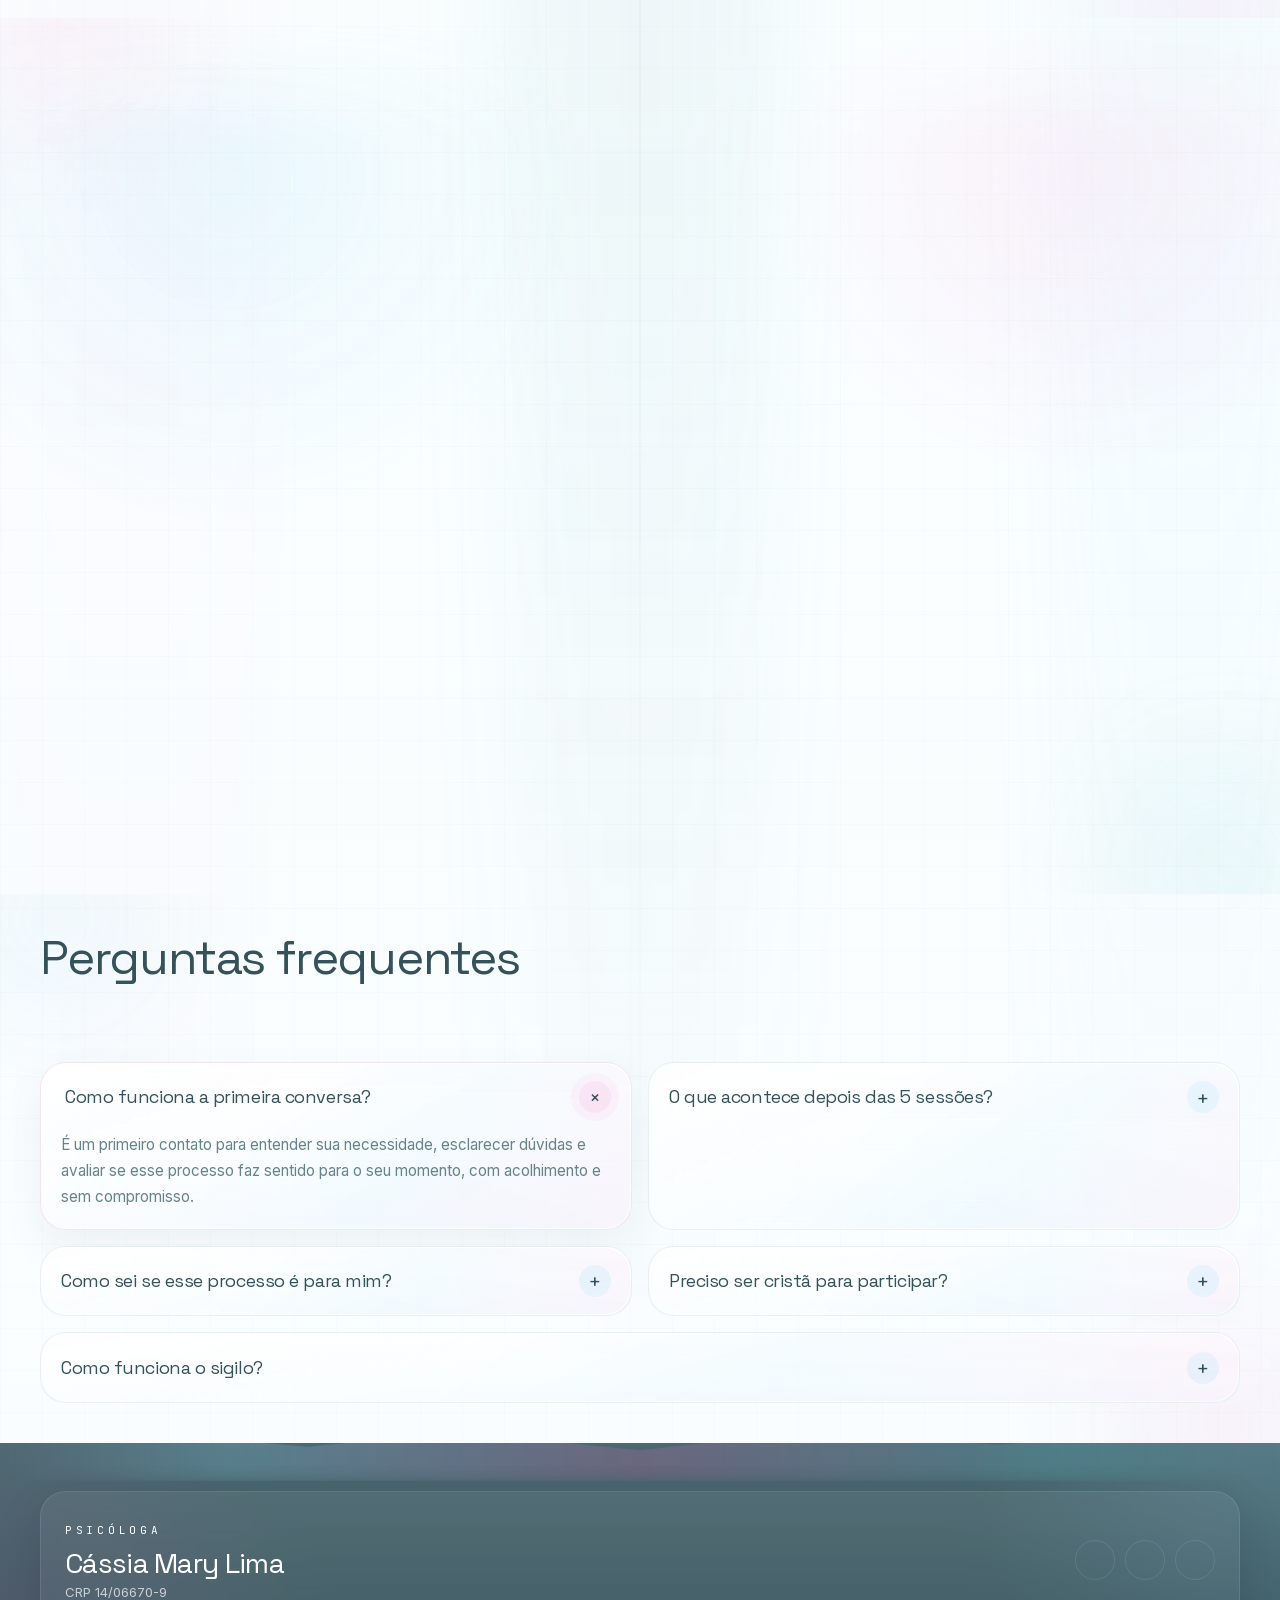
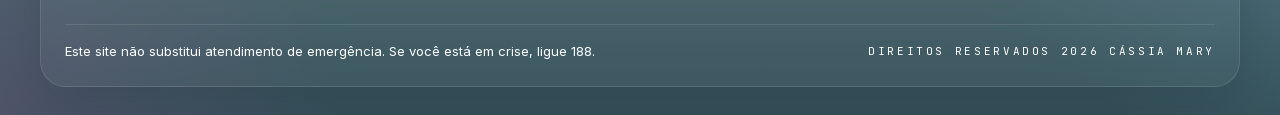
==== commit 0fa2bbff: "Atualiza logo nas páginas index e obrigado.html" ====
--- a/index.html
+++ b/index.html
@@ -47,11 +47,13 @@
         <div class="px-6 md:px-8 py-4 flex items-center justify-between gap-4">
           <div class="flex items-center gap-3">
             <div
-              class="w-11 h-11 rounded-[1.35rem] border border-white/80 bg-white/90 flex items-center justify-center shadow-[0_12px_40px_rgba(76,105,113,0.08)]"
+              class="w-11 h-11 rounded-[1.35rem] overflow-hidden border border-white/80 bg-white/90 flex items-center justify-center shadow-[0_12px_40px_rgba(76,105,113,0.08)]"
             >
-              <span class="text-sm font-display tracking-tight text-[#35515A]"
-                >MR</span
-              >
+              <img
+                src="assets/images/logo.png"
+                alt="Clínica Essencial Life"
+                class="w-full h-full object-contain p-1"
+              />
             </div>
             <div>
               <span
@@ -1125,6 +1127,32 @@
                       </div>
                     </div>
                   </article>
+
+                  <article
+                    class="reveal-up delay-300 sm:col-span-2 rounded-[1.45rem] border border-white/80 glass-panel px-4 py-4 shadow-[0_18px_44px_rgba(76,105,113,0.08)] transition-all duration-500 hover:-translate-y-1"
+                  >
+                    <div class="flex items-start gap-3">
+                      <span
+                        class="w-9 h-9 shrink-0 rounded-[0.95rem] bg-[rgba(141,215,247,0.22)] flex items-center justify-center text-[#35515A]"
+                      >
+                        <iconify-icon
+                          icon="solar:compass-linear"
+                          class="text-[1.05rem]"
+                        ></iconify-icon>
+                      </span>
+                      <div>
+                        <span
+                          class="text-[10px] font-mono uppercase tracking-[0.24em] text-[#67838A]"
+                          >movimento 05</span
+                        >
+                        <p
+                          class="mt-2 text-[0.95rem] leading-[1.35] font-display tracking-tight text-[#35515A]"
+                        >
+                          Alinhamento entre identidade e propósito
+                        </p>
+                      </div>
+                    </div>
+                  </article>
                 </div>
 
                 <div class="mt-5 flex flex-wrap gap-3">
@@ -1381,7 +1409,7 @@
             </div>
 
             <div
-              class="mt-8 grid grid-cols-1 md:grid-cols-2 xl:grid-cols-4 gap-5"
+              class="mt-8 grid grid-cols-1 md:grid-cols-2 lg:grid-cols-3 xl:grid-cols-5 gap-5"
             >
               <article class="sales-panel reveal-up p-5">
                 <span
@@ -1426,7 +1454,7 @@
                   <h3
                     class="mt-4 text-[1.28rem] leading-[0.96] font-display tracking-tight text-[#35515A]"
                   >
-                    Compreender
+                    Acessar
                   </h3>
                   <p class="mt-3 text-[13px] leading-relaxed text-[#67838A]">
                     Ampliação da consciência emocional e entendimento da própria
@@ -1483,6 +1511,31 @@
                   <p class="mt-3 text-[13px] leading-relaxed text-[#67838A]">
                     Fortalecimento da identidade, autonomia emocional e relações
                     mais saudáveis.
+                  </p>
+                </div>
+              </article>
+              <article class="sales-panel reveal-up delay-300 p-5 md:col-span-2 lg:col-span-1">
+                <span
+                  class="text-[10px] font-mono uppercase tracking-[0.28em] text-[#67838A]"
+                  >pilar 05</span
+                >
+                <div class="mt-4">
+                  <span
+                    class="w-10 h-10 rounded-[0.95rem] bg-[rgba(141,215,247,0.22)] flex items-center justify-center text-[#35515A]"
+                  >
+                    <iconify-icon
+                      icon="solar:compass-linear"
+                      class="text-[1.2rem]"
+                    ></iconify-icon>
+                  </span>
+                  <h3
+                    class="mt-4 text-[1.28rem] leading-[0.96] font-display tracking-tight text-[#35515A]"
+                  >
+                    Alinhamento
+                  </h3>
+                  <p class="mt-3 text-[13px] leading-relaxed text-[#67838A]">
+                    Integrar suas mudanças e alinhar sua vida com quem se tornou
+                    e com seu propósito.
                   </p>
                 </div>
               </article>
